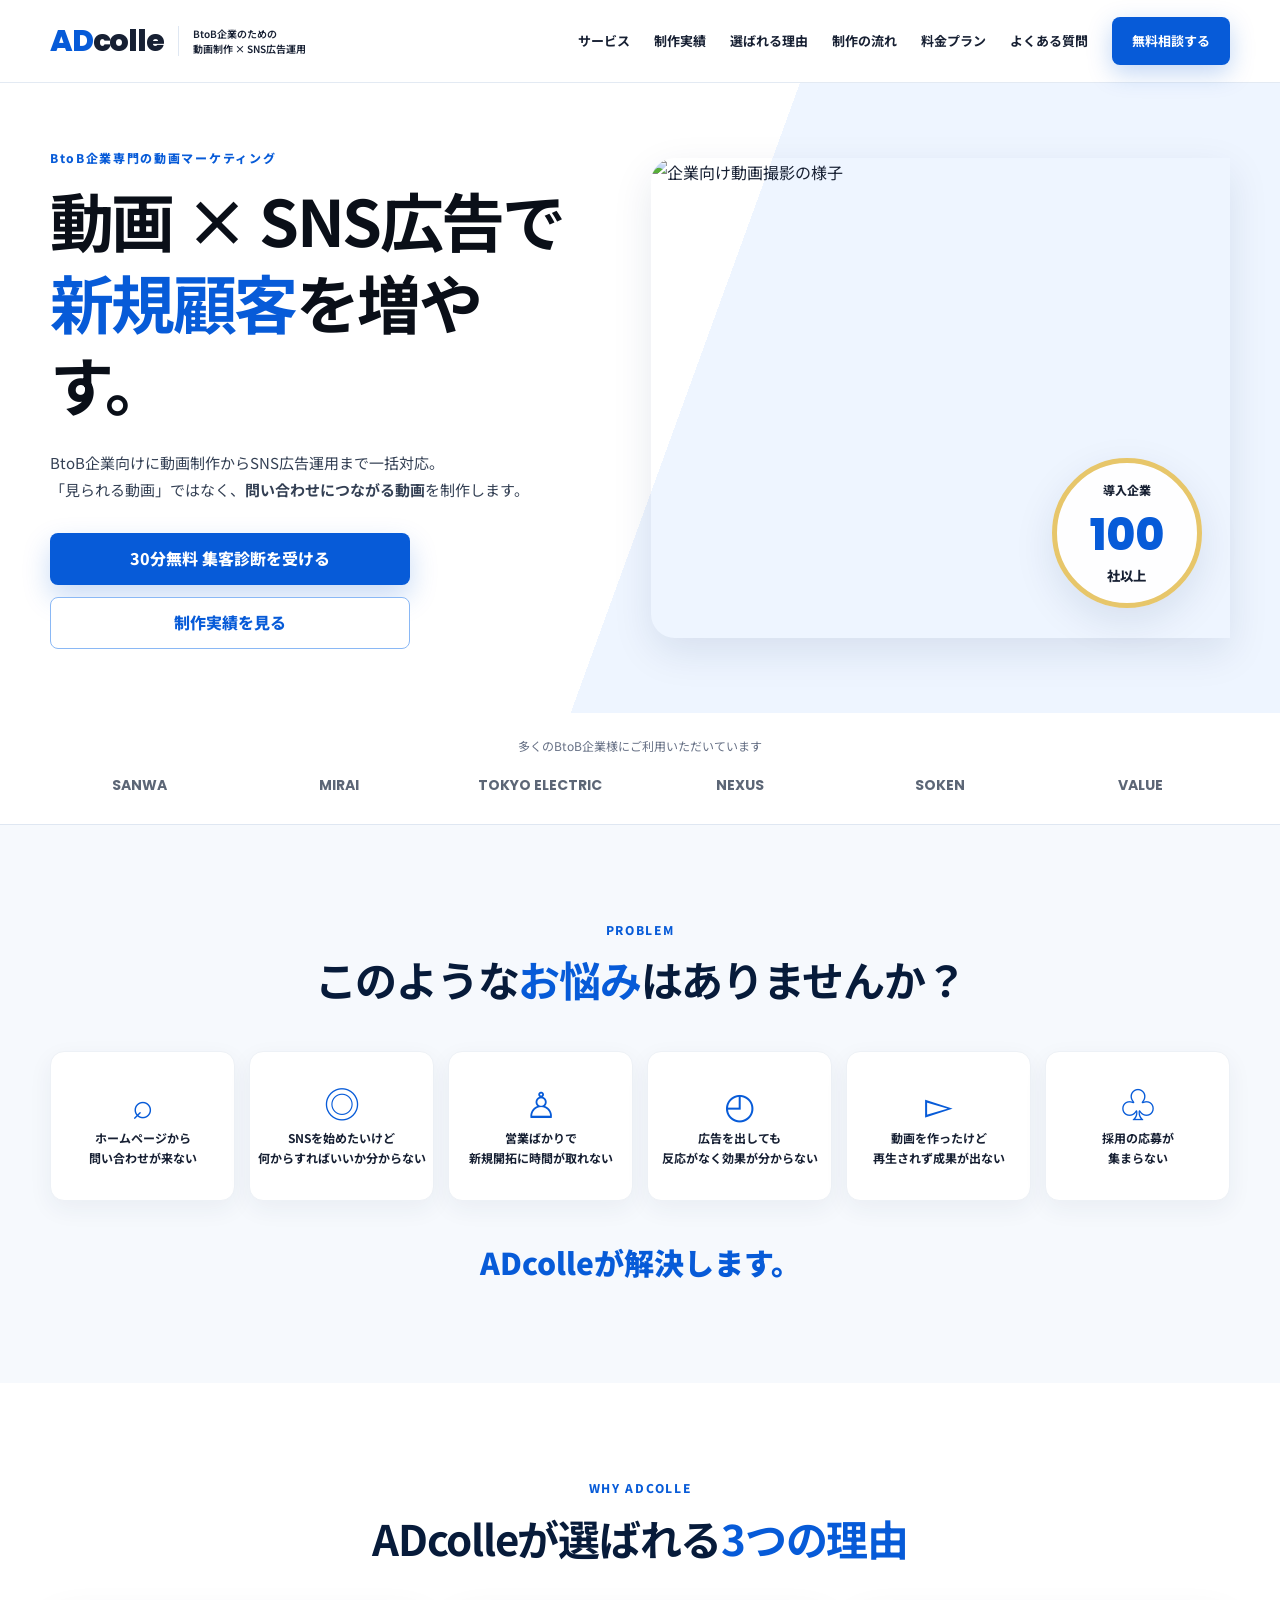
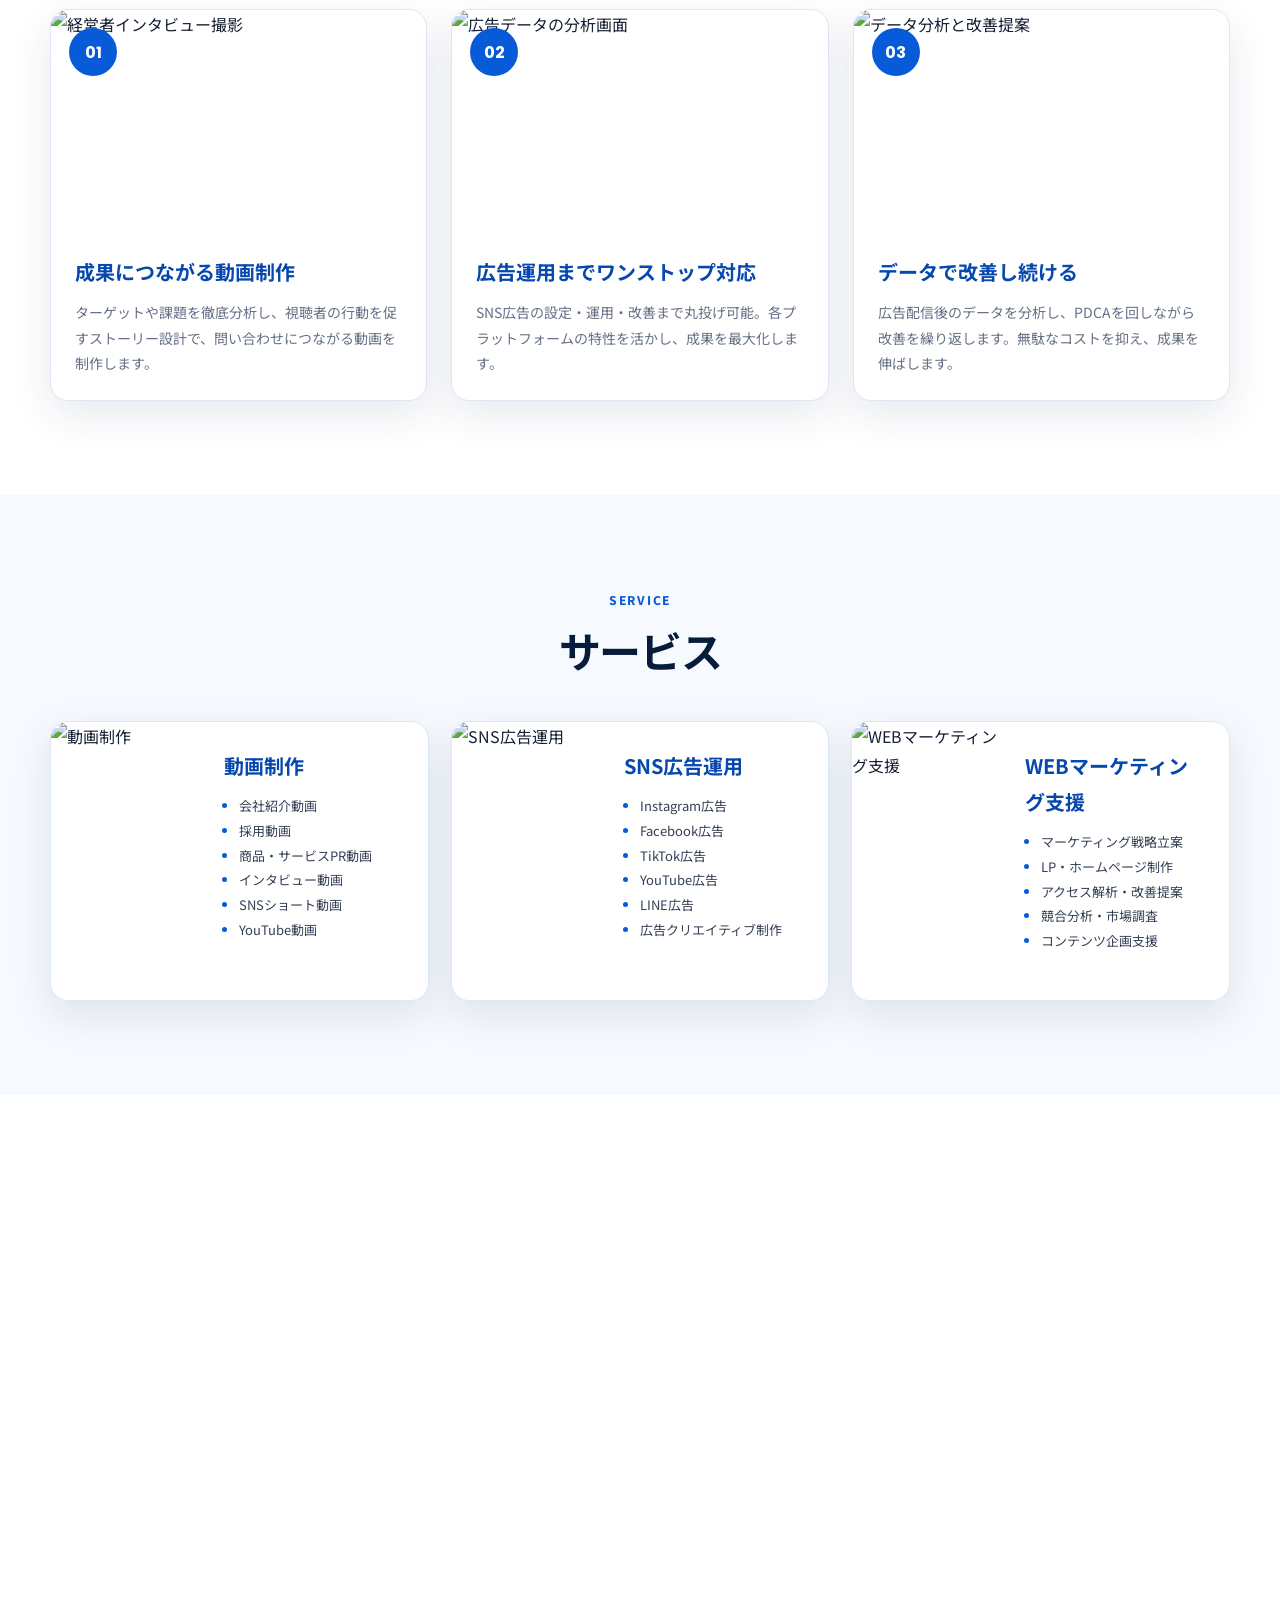
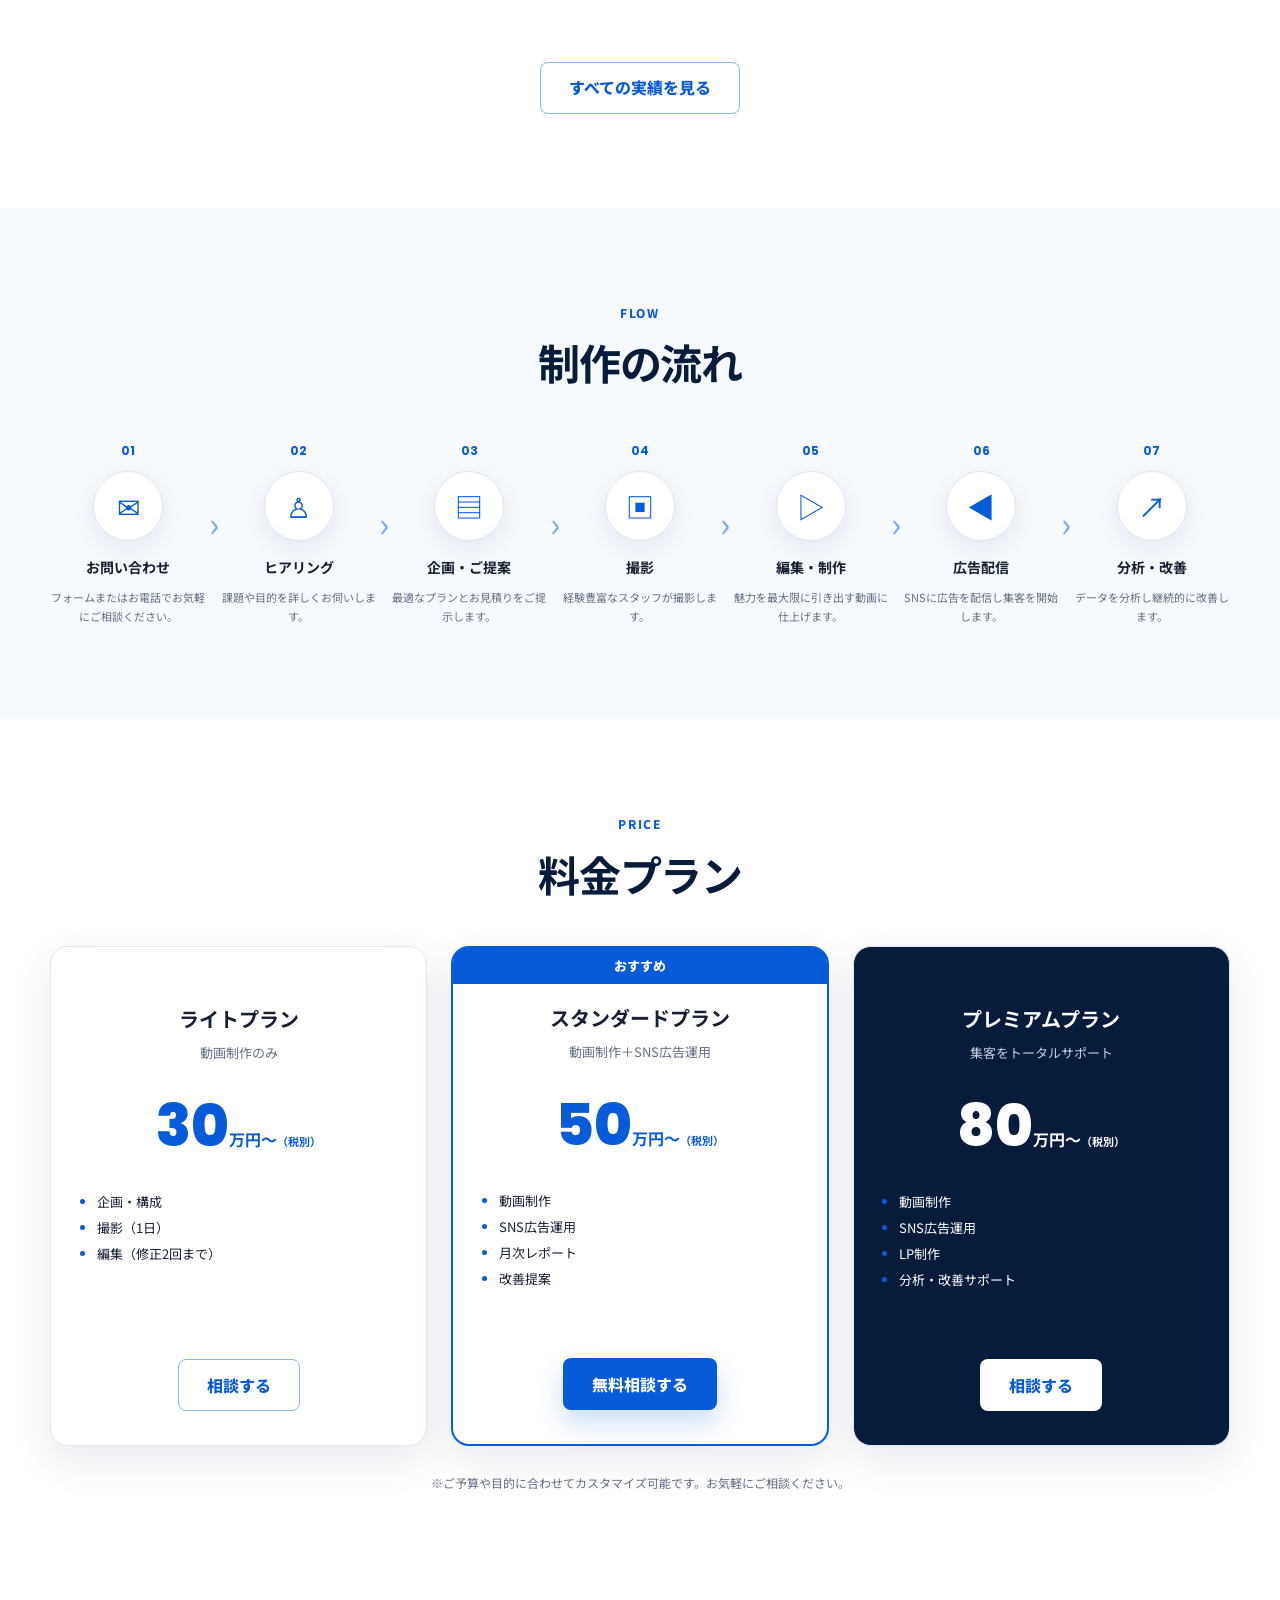
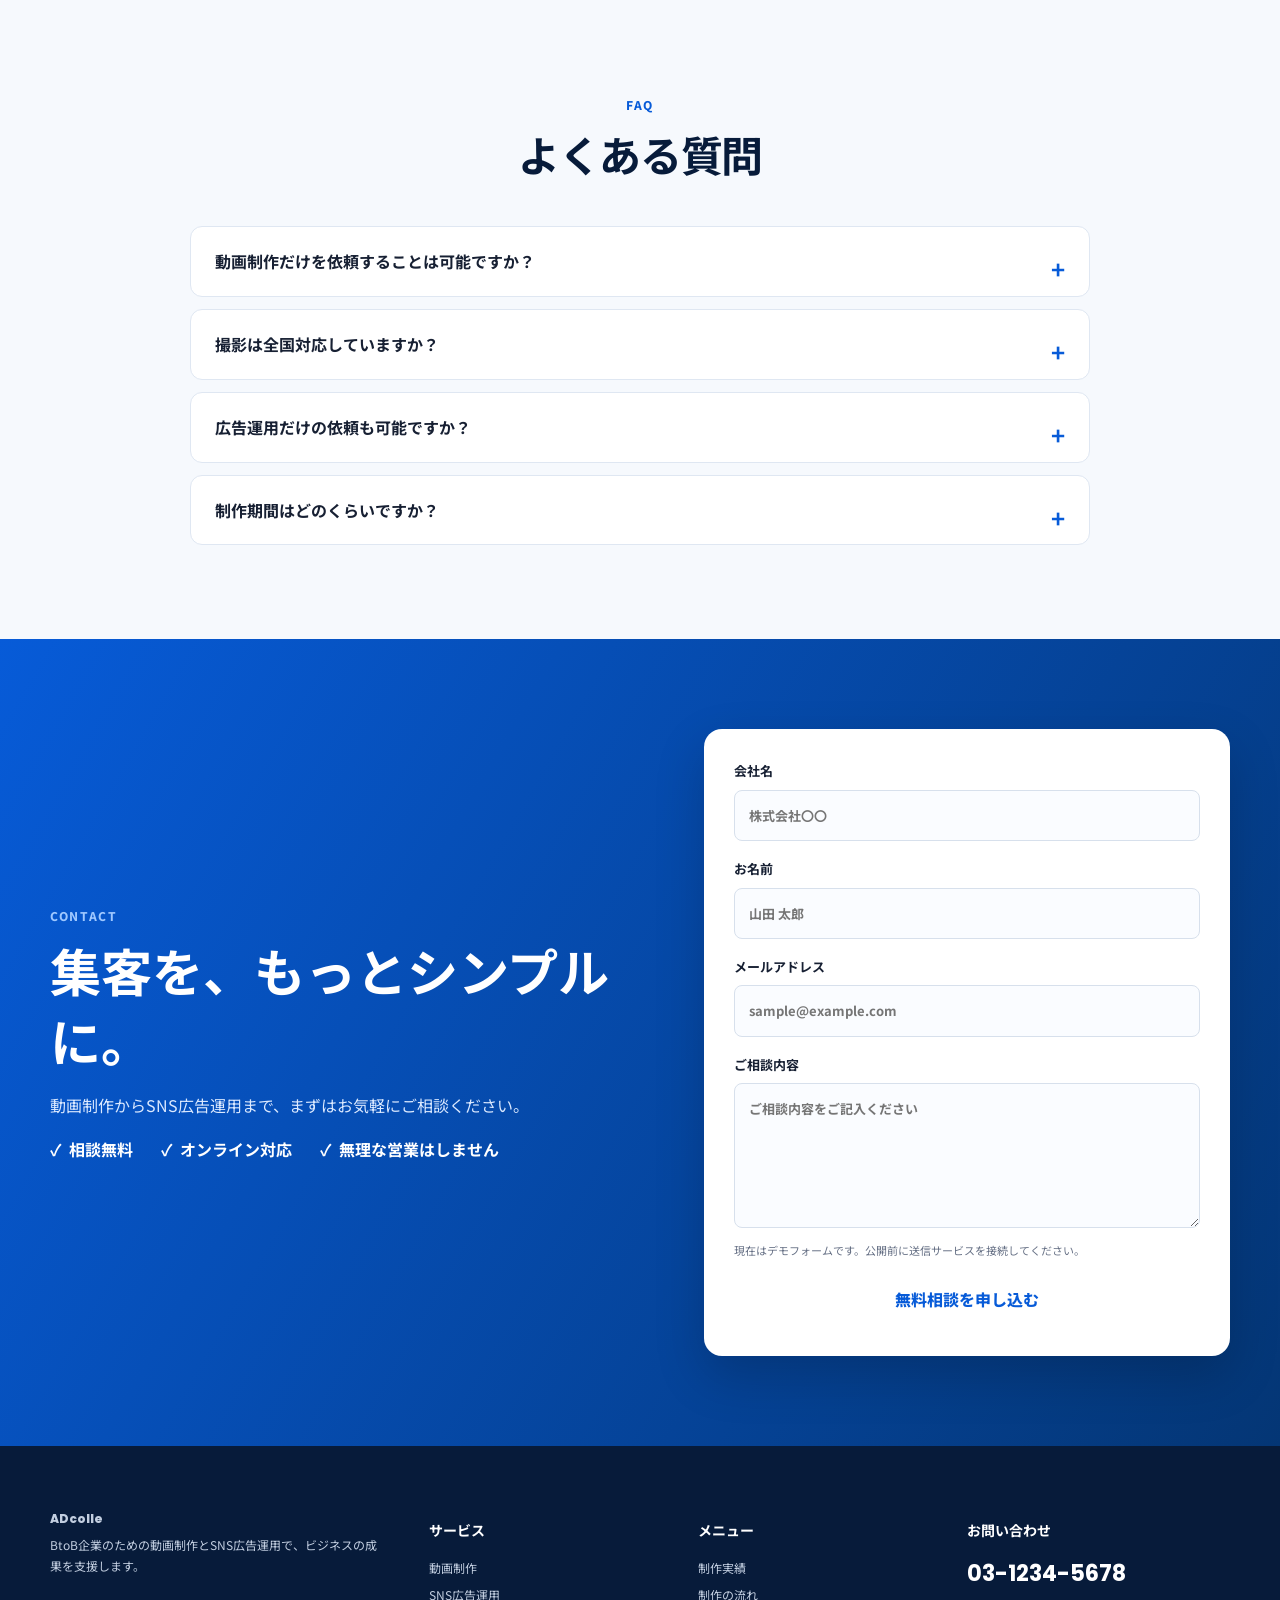
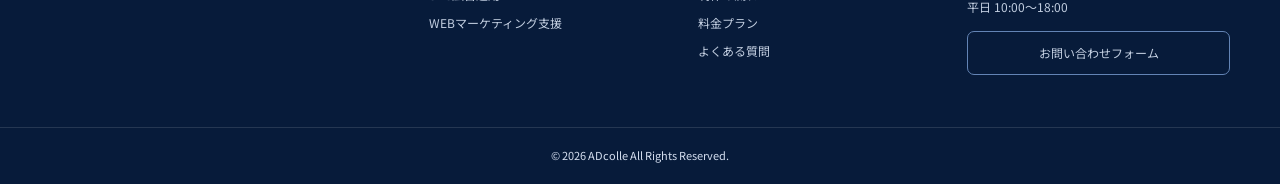
==== index.html @ a6f07dd6 "Upgrade to template v2" ====
<!DOCTYPE html>
<html lang="ja">
<head>
  <meta charset="UTF-8">
  <meta name="viewport" content="width=device-width, initial-scale=1.0">
  <meta name="description" content="ADcolleはBtoB企業向けに、成果につながる動画制作とSNS広告運用を一括支援します。企画・撮影・編集・配信・改善までワンストップで対応します。">
  <meta name="robots" content="index,follow">
  <meta name="theme-color" content="#075bd8">
  <meta property="og:type" content="website">
  <meta property="og:locale" content="ja_JP">
  <meta property="og:site_name" content="ADcolle">
  <meta property="og:title" content="ADcolle｜動画×SNS広告で新規顧客を増やす">
  <meta property="og:description" content="BtoB企業向けの動画制作とSNS広告運用。問い合わせにつながる集客導線を設計します。">
  <meta property="og:url" content="https://fujimotono.github.io/adcolle/">
  <meta name="twitter:card" content="summary_large_image">
  <title>ADcolle｜動画×SNS広告で新規顧客を増やす</title>
  <link rel="preconnect" href="https://fonts.googleapis.com">
  <link rel="preconnect" href="https://fonts.gstatic.com" crossorigin>
  <link href="https://fonts.googleapis.com/css2?family=Noto+Sans+JP:wght@400;500;600;700;800;900&family=Poppins:wght@600;700;800&display=swap" rel="stylesheet">
  <link rel="stylesheet" href="css/style.css">
</head>
<body>
  <a class="skip-link" href="#main-content">本文へ移動</a>
  <header class="site-header" id="top">
    <div class="container header-inner">
      <a href="#top" class="logo" aria-label="ADcolle トップへ">
        <span class="logo-mark">AD</span><span>colle</span>
        <small>BtoB企業のための<br>動画制作 × SNS広告運用</small>
      </a>

      <button class="menu-button" type="button" aria-label="メニューを開く" aria-expanded="false" aria-controls="global-nav">
        <span></span><span></span><span></span>
      </button>

      <nav class="global-nav" id="global-nav" aria-label="メインナビゲーション">
        <a href="#services">サービス</a>
        <a href="#works">制作実績</a>
        <a href="#reasons">選ばれる理由</a>
        <a href="#flow">制作の流れ</a>
        <a href="#price">料金プラン</a>
        <a href="#faq">よくある質問</a>
        <a href="#contact" class="nav-cta">無料相談する</a>
      </nav>
    </div>
  </header>

  <main id="main-content">
    <section class="hero">
      <div class="container hero-grid">
        <div class="hero-copy reveal">
          <p class="eyebrow">BtoB企業専門の動画マーケティング</p>
          <h1>動画 × SNS広告で<br><span>新規顧客</span>を増やす。</h1>
          <p class="hero-text">
            BtoB企業向けに動画制作からSNS広告運用まで一括対応。<br>
            「見られる動画」ではなく、<strong>問い合わせにつながる動画</strong>を制作します。
          </p>
          <div class="hero-actions">
            <a href="#contact" class="button button-primary">30分無料 集客診断を受ける</a>
            <a href="#works" class="button button-outline">制作実績を見る</a>
          </div>
        </div>

        <div class="hero-visual reveal">
          <img src="https://images.unsplash.com/photo-1556761175-b413da4baf72?auto=format&fit=crop&w=1400&q=85" alt="企業向け動画撮影の様子">
          <div class="achievement-badge">
            <span>導入企業</span>
            <strong>100</strong>
            <small>社以上</small>
          </div>
        </div>
      </div>
    </section>

    <section class="client-strip">
      <div class="container">
        <p>多くのBtoB企業様にご利用いただいています</p>
        <div class="client-logos">
          <span>SANWA</span><span>MIRAI</span><span>TOKYO ELECTRIC</span><span>NEXUS</span><span>SOKEN</span><span>VALUE</span>
        </div>
      </div>
    </section>

    <section class="section section-light" id="problems">
      <div class="container">
        <div class="section-heading reveal">
          <p class="eyebrow">PROBLEM</p>
          <h2>このような<span>お悩み</span>はありませんか？</h2>
        </div>

        <div class="problem-grid">
          <article class="problem-card reveal"><div class="icon">⌕</div><p>ホームページから<br>問い合わせが来ない</p></article>
          <article class="problem-card reveal"><div class="icon">◎</div><p>SNSを始めたいけど<br>何からすればいいか分からない</p></article>
          <article class="problem-card reveal"><div class="icon">♙</div><p>営業ばかりで<br>新規開拓に時間が取れない</p></article>
          <article class="problem-card reveal"><div class="icon">◴</div><p>広告を出しても<br>反応がなく効果が分からない</p></article>
          <article class="problem-card reveal"><div class="icon">▻</div><p>動画を作ったけど<br>再生されず成果が出ない</p></article>
          <article class="problem-card reveal"><div class="icon">♧</div><p>採用の応募が<br>集まらない</p></article>
        </div>

        <div class="solution-message reveal">ADcolleが解決します。</div>
      </div>
    </section>

    <section class="section" id="reasons">
      <div class="container">
        <div class="section-heading reveal">
          <p class="eyebrow">WHY ADCOLLE</p>
          <h2>ADcolleが選ばれる<span>3つの理由</span></h2>
        </div>

        <div class="reason-grid">
          <article class="reason-card reveal">
            <span class="number">01</span>
            <img src="https://images.unsplash.com/photo-1551836022-d5d88e9218df?auto=format&fit=crop&w=900&q=80" alt="経営者インタビュー撮影">
            <div class="card-body">
              <h3>成果につながる動画制作</h3>
              <p>ターゲットや課題を徹底分析し、視聴者の行動を促すストーリー設計で、問い合わせにつながる動画を制作します。</p>
            </div>
          </article>

          <article class="reason-card reveal">
            <span class="number">02</span>
            <img src="https://images.unsplash.com/photo-1551288049-bebda4e38f71?auto=format&fit=crop&w=900&q=80" alt="広告データの分析画面">
            <div class="card-body">
              <h3>広告運用までワンストップ対応</h3>
              <p>SNS広告の設定・運用・改善まで丸投げ可能。各プラットフォームの特性を活かし、成果を最大化します。</p>
            </div>
          </article>

          <article class="reason-card reveal">
            <span class="number">03</span>
            <img src="https://images.unsplash.com/photo-1460925895917-afdab827c52f?auto=format&fit=crop&w=900&q=80" alt="データ分析と改善提案">
            <div class="card-body">
              <h3>データで改善し続ける</h3>
              <p>広告配信後のデータを分析し、PDCAを回しながら改善を繰り返します。無駄なコストを抑え、成果を伸ばします。</p>
            </div>
          </article>
        </div>
      </div>
    </section>

    <section class="section section-light" id="services">
      <div class="container">
        <div class="section-heading reveal">
          <p class="eyebrow">SERVICE</p>
          <h2>サービス</h2>
        </div>

        <div class="service-grid">
          <article class="service-card reveal">
            <div class="service-image"><img src="https://images.unsplash.com/photo-1574717024653-61fd2cf4d44d?auto=format&fit=crop&w=800&q=80" alt="動画制作"></div>
            <div><h3>動画制作</h3><ul><li>会社紹介動画</li><li>採用動画</li><li>商品・サービスPR動画</li><li>インタビュー動画</li><li>SNSショート動画</li><li>YouTube動画</li></ul></div>
          </article>

          <article class="service-card reveal">
            <div class="service-image"><img src="https://images.unsplash.com/photo-1611162617474-5b21e879e113?auto=format&fit=crop&w=800&q=80" alt="SNS広告運用"></div>
            <div><h3>SNS広告運用</h3><ul><li>Instagram広告</li><li>Facebook広告</li><li>TikTok広告</li><li>YouTube広告</li><li>LINE広告</li><li>広告クリエイティブ制作</li></ul></div>
          </article>

          <article class="service-card reveal">
            <div class="service-image"><img src="https://images.unsplash.com/photo-1553877522-43269d4ea984?auto=format&fit=crop&w=800&q=80" alt="WEBマーケティング支援"></div>
            <div><h3>WEBマーケティング支援</h3><ul><li>マーケティング戦略立案</li><li>LP・ホームページ制作</li><li>アクセス解析・改善提案</li><li>競合分析・市場調査</li><li>コンテンツ企画支援</li></ul></div>
          </article>
        </div>
      </div>
    </section>

    <section class="section" id="works">
      <div class="container">
        <div class="section-heading reveal"><p class="eyebrow">CASE STUDY</p><h2>制作実績</h2></div>
        <div class="works-grid">
          <article class="work-card reveal"><img src="https://images.unsplash.com/photo-1504307651254-35680f356dfd?auto=format&fit=crop&w=900&q=80" alt="建設会社"><div class="work-overlay"><small>建設会社</small><h3>問い合わせ数 <strong>3.2倍</strong></h3><p>動画とSNS広告の活用で新規問い合わせが大幅に増加。</p></div></article>
          <article class="work-card reveal"><img src="https://images.unsplash.com/photo-1581092160562-40aa08e78837?auto=format&fit=crop&w=900&q=80" alt="製造業"><div class="work-overlay"><small>製造業</small><h3>採用応募数 <strong>2.8倍</strong></h3><p>採用動画と広告運用で応募数が大幅に増加。</p></div></article>
          <article class="work-card reveal"><img src="https://images.unsplash.com/photo-1552664730-d307ca884978?auto=format&fit=crop&w=900&q=80" alt="IT企業"><div class="work-overlay"><small>IT企業</small><h3>資料請求数 <strong>4.5倍</strong></h3><p>サービス紹介動画と広告配信で資料請求を最大化。</p></div></article>
        </div>
        <div class="center"><a href="#contact" class="button button-outline">すべての実績を見る</a></div>
      </div>
    </section>

    <section class="section section-light" id="flow">
      <div class="container">
        <div class="section-heading reveal"><p class="eyebrow">FLOW</p><h2>制作の流れ</h2></div>
        <div class="flow-list">
          <article class="flow-item reveal"><span>01</span><div class="flow-icon">✉</div><h3>お問い合わせ</h3><p>フォームまたはお電話でお気軽にご相談ください。</p></article>
          <article class="flow-item reveal"><span>02</span><div class="flow-icon">♙</div><h3>ヒアリング</h3><p>課題や目的を詳しくお伺いします。</p></article>
          <article class="flow-item reveal"><span>03</span><div class="flow-icon">▤</div><h3>企画・ご提案</h3><p>最適なプランとお見積りをご提示します。</p></article>
          <article class="flow-item reveal"><span>04</span><div class="flow-icon">▣</div><h3>撮影</h3><p>経験豊富なスタッフが撮影します。</p></article>
          <article class="flow-item reveal"><span>05</span><div class="flow-icon">▷</div><h3>編集・制作</h3><p>魅力を最大限に引き出す動画に仕上げます。</p></article>
          <article class="flow-item reveal"><span>06</span><div class="flow-icon">◀</div><h3>広告配信</h3><p>SNSに広告を配信し集客を開始します。</p></article>
          <article class="flow-item reveal"><span>07</span><div class="flow-icon">↗</div><h3>分析・改善</h3><p>データを分析し継続的に改善します。</p></article>
        </div>
      </div>
    </section>

    <section class="section" id="price">
      <div class="container">
        <div class="section-heading reveal"><p class="eyebrow">PRICE</p><h2>料金プラン</h2></div>
        <div class="price-grid">
          <article class="price-card reveal"><h3>ライトプラン</h3><p class="price-note">動画制作のみ</p><p class="price"><strong>30</strong>万円〜<small>（税別）</small></p><ul><li>企画・構成</li><li>撮影（1日）</li><li>編集（修正2回まで）</li></ul><a href="#contact" class="button button-outline">相談する</a></article>
          <article class="price-card featured reveal"><div class="recommend">おすすめ</div><h3>スタンダードプラン</h3><p class="price-note">動画制作＋SNS広告運用</p><p class="price"><strong>50</strong>万円〜<small>（税別）</small></p><ul><li>動画制作</li><li>SNS広告運用</li><li>月次レポート</li><li>改善提案</li></ul><a href="#contact" class="button button-primary">無料相談する</a></article>
          <article class="price-card dark reveal"><h3>プレミアムプラン</h3><p class="price-note">集客をトータルサポート</p><p class="price"><strong>80</strong>万円〜<small>（税別）</small></p><ul><li>動画制作</li><li>SNS広告運用</li><li>LP制作</li><li>分析・改善サポート</li></ul><a href="#contact" class="button button-white">相談する</a></article>
        </div>
        <p class="price-caption">※ご予算や目的に合わせてカスタマイズ可能です。お気軽にご相談ください。</p>
      </div>
    </section>

    <section class="section section-light" id="faq">
      <div class="container narrow">
        <div class="section-heading reveal"><p class="eyebrow">FAQ</p><h2>よくある質問</h2></div>
        <div class="faq-list">
          <details class="faq-item reveal"><summary>動画制作だけを依頼することは可能ですか？</summary><p>はい、可能です。企画・撮影・編集のみのご依頼にも対応しています。</p></details>
          <details class="faq-item reveal"><summary>撮影は全国対応していますか？</summary><p>全国対応可能です。地域によっては別途交通費・宿泊費が発生します。</p></details>
          <details class="faq-item reveal"><summary>広告運用だけの依頼も可能ですか？</summary><p>可能です。既存動画や画像を活用した広告運用にも対応しています。</p></details>
          <details class="faq-item reveal"><summary>制作期間はどのくらいですか？</summary><p>内容により異なりますが、通常はご契約から納品まで約2〜4週間です。</p></details>
        </div>
      </div>
    </section>

    <section class="contact-section" id="contact">
      <div class="container contact-grid">
        <div class="contact-copy reveal"><p class="eyebrow light">CONTACT</p><h2>集客を、もっとシンプルに。</h2><p>動画制作からSNS広告運用まで、まずはお気軽にご相談ください。</p><ul><li>相談無料</li><li>オンライン対応</li><li>無理な営業はしません</li></ul></div>
        <form class="contact-form reveal" action="#" method="post" novalidate aria-describedby="form-note">
          <label>会社名<input type="text" name="company" placeholder="株式会社〇〇"></label>
          <label>お名前<input type="text" name="name" placeholder="山田 太郎" required></label>
          <label>メールアドレス<input type="email" name="email" placeholder="sample@example.com" required></label>
          <label>ご相談内容<textarea name="message" rows="5" placeholder="ご相談内容をご記入ください"></textarea></label>
          <p id="form-note" class="form-note">現在はデモフォームです。公開前に送信サービスを接続してください。</p>
          <button type="submit" class="button button-white full">無料相談を申し込む</button>
        </form>
      </div>
    </section>
  </main>

  <footer class="site-footer">
    <div class="container footer-grid">
      <div><a class="footer-logo" href="#top">ADcolle</a><p>BtoB企業のための動画制作とSNS広告運用で、ビジネスの成果を支援します。</p></div>
      <div><h3>サービス</h3><a href="#services">動画制作</a><a href="#services">SNS広告運用</a><a href="#services">WEBマーケティング支援</a></div>
      <div><h3>メニュー</h3><a href="#works">制作実績</a><a href="#flow">制作の流れ</a><a href="#price">料金プラン</a><a href="#faq">よくある質問</a></div>
      <div><h3>お問い合わせ</h3><p class="footer-phone">03-1234-5678</p><small>平日 10:00〜18:00</small><a href="#contact" class="footer-contact">お問い合わせフォーム</a></div>
    </div>
    <div class="copyright">© <span id="current-year"></span> ADcolle All Rights Reserved.</div>
  </footer>

  <button class="back-to-top" aria-label="ページ上部へ">↑</button>
  <script src="js/script.js" defer></script>
</body>
</html>
---- css/style.css ----
:root {
  --primary: #075bd8;
  --primary-dark: #0648ad;
  --primary-light: #eaf3ff;
  --navy: #071b3a;
  --text: #172033;
  --muted: #667085;
  --line: #dfe7f2;
  --bg-light: #f6f9fd;
  --white: #fff;
  --shadow: 0 14px 40px rgba(14, 42, 87, 0.1);
  --radius: 18px;
}

* { box-sizing: border-box; }
html { scroll-behavior: smooth; }
body {
  margin: 0;
  color: var(--text);
  background: #fff;
  font-family: "Noto Sans JP", sans-serif;
  line-height: 1.8;
  -webkit-font-smoothing: antialiased;
}
img { display: block; width: 100%; }
a { color: inherit; text-decoration: none; }
button, input, textarea { font: inherit; }
.container { width: min(1180px, calc(100% - 40px)); margin-inline: auto; }
.narrow { max-width: 900px; }
.center { text-align: center; margin-top: 40px; }

.site-header {
  position: sticky;
  top: 0;
  z-index: 1000;
  background: rgba(255, 255, 255, .96);
  backdrop-filter: blur(12px);
  border-bottom: 1px solid rgba(220, 229, 241, .8);
}
.header-inner { min-height: 82px; display: flex; align-items: center; justify-content: space-between; gap: 24px; }
.logo { display: flex; align-items: center; font-family: Poppins, sans-serif; font-size: 30px; font-weight: 800; letter-spacing: -.04em; }
.logo-mark { color: var(--primary); }
.logo small { margin-left: 14px; padding-left: 14px; border-left: 1px solid var(--line); font: 600 10px/1.5 "Noto Sans JP"; letter-spacing: 0; }
.global-nav { display: flex; align-items: center; gap: 24px; font-size: 13px; font-weight: 700; }
.global-nav a { transition: color .2s ease; }
.global-nav a:hover { color: var(--primary); }
.nav-cta { padding: 12px 20px; color: #fff !important; background: var(--primary); border-radius: 8px; box-shadow: 0 8px 24px rgba(7,91,216,.25); }
.menu-button { display: none; border: 0; background: transparent; width: 44px; height: 44px; }
.menu-button span { display: block; width: 24px; height: 2px; background: var(--navy); margin: 5px auto; transition: .25s; }

.hero { overflow: hidden; background: linear-gradient(110deg, #fff 0 53%, #eef5ff 53%); }
.hero-grid { min-height: 630px; display: grid; grid-template-columns: 1fr 1.06fr; align-items: center; gap: 54px; }
.eyebrow { margin: 0 0 10px; color: var(--primary); font-size: 12px; font-weight: 800; letter-spacing: .14em; }
.hero h1 { margin: 0; color: #0a0f18; font-size: clamp(40px, 5vw, 68px); line-height: 1.28; letter-spacing: -.04em; }
.hero h1 span, .section-heading span { color: var(--primary); }
.hero-text { margin: 24px 0 30px; color: #344054; font-size: 15px; }
.hero-actions { display: flex; flex-direction: column; width: min(360px, 100%); gap: 12px; }
.button { display: inline-flex; justify-content: center; align-items: center; min-height: 52px; padding: 0 28px; border: 1px solid transparent; border-radius: 8px; font-weight: 800; transition: .25s ease; cursor: pointer; }
.button-primary { color: #fff; background: var(--primary); box-shadow: 0 12px 28px rgba(7,91,216,.22); }
.button-primary:hover { transform: translateY(-2px); background: var(--primary-dark); }
.button-outline { color: var(--primary); background: #fff; border-color: #8ab8f5; }
.button-outline:hover { background: var(--primary-light); transform: translateY(-2px); }
.button-white { color: var(--primary); background: #fff; }
.button-white:hover { transform: translateY(-2px); }
.full { width: 100%; }
.hero-visual { position: relative; height: 480px; }
.hero-visual img { height: 100%; object-fit: cover; border-radius: 24px 0 0 24px; box-shadow: var(--shadow); }
.achievement-badge { position: absolute; right: 28px; bottom: 30px; width: 150px; aspect-ratio: 1; display: grid; place-content: center; text-align: center; border-radius: 50%; background: rgba(255,255,255,.94); box-shadow: var(--shadow); border: 5px solid #e7c66a; line-height: 1.1; }
.achievement-badge span { font-size: 12px; font-weight: 800; }
.achievement-badge strong { margin: 6px 0 2px; color: var(--primary); font: 800 44px Poppins; }
.achievement-badge small { font-weight: 800; }

.client-strip { padding: 22px 0 28px; border-bottom: 1px solid var(--line); text-align: center; }
.client-strip p { margin: 0 0 18px; color: var(--muted); font-size: 12px; }
.client-logos { display: grid; grid-template-columns: repeat(6,1fr); gap: 22px; color: #344054; font: 700 14px Poppins; opacity: .8; }

.section { padding: 94px 0; }
.section-light { background: var(--bg-light); }
.section-heading { margin-bottom: 42px; text-align: center; }
.section-heading h2 { margin: 0; color: var(--navy); font-size: clamp(28px, 4vw, 42px); line-height: 1.4; letter-spacing: -.03em; }
.problem-grid { display: grid; grid-template-columns: repeat(6,1fr); gap: 14px; }
.problem-card { min-height: 150px; display: grid; place-content: center; text-align: center; background: #fff; border: 1px solid #edf1f6; border-radius: 14px; box-shadow: 0 8px 24px rgba(27, 50, 86, .06); }
.problem-card .icon { margin-bottom: 8px; color: var(--primary); font-size: 36px; line-height: 1; }
.problem-card p { margin: 0; font-size: 12px; font-weight: 700; line-height: 1.7; }
.solution-message { margin-top: 34px; text-align: center; color: var(--primary); font-size: 30px; font-weight: 900; }

.reason-grid, .works-grid, .price-grid { display: grid; grid-template-columns: repeat(3,1fr); gap: 24px; }
.reason-card { position: relative; overflow: hidden; background: #fff; border: 1px solid var(--line); border-radius: var(--radius); box-shadow: var(--shadow); }
.reason-card img { height: 220px; object-fit: cover; }
.number { position: absolute; top: 18px; left: 18px; z-index: 2; display: grid; place-content: center; width: 48px; height: 48px; color: #fff; background: var(--primary); border-radius: 50%; font: 700 16px Poppins; }
.card-body { padding: 24px; }
.card-body h3, .service-card h3 { margin: 0 0 10px; color: var(--primary-dark); font-size: 20px; }
.card-body p { margin: 0; color: var(--muted); font-size: 14px; }

.service-grid { display: grid; grid-template-columns: repeat(3,1fr); gap: 22px; }
.service-card { overflow: hidden; display: grid; grid-template-columns: 40% 60%; min-height: 280px; background: #fff; border: 1px solid var(--line); border-radius: var(--radius); box-shadow: var(--shadow); }
.service-image img { height: 100%; object-fit: cover; }
.service-card > div:last-child { padding: 26px 22px; }
ul { padding-left: 1.2em; }
.service-card ul { margin: 10px 0 0; color: #344054; font-size: 13px; line-height: 1.9; }
.service-card li::marker, .price-card li::marker, .contact-copy li::marker { color: var(--primary); }

.work-card { position: relative; overflow: hidden; min-height: 300px; border-radius: var(--radius); box-shadow: var(--shadow); }
.work-card img { height: 100%; object-fit: cover; }
.work-overlay { position: absolute; inset: auto 0 0; padding: 62px 24px 22px; color: #fff; background: linear-gradient(transparent, rgba(3,18,43,.94)); }
.work-overlay small { display: inline-block; padding: 4px 9px; background: var(--primary); border-radius: 4px; font-weight: 700; }
.work-overlay h3 { margin: 8px 0 4px; font-size: 20px; }
.work-overlay h3 strong { color: #81b5ff; font-size: 32px; }
.work-overlay p { margin: 0; font-size: 12px; opacity: .9; }

.flow-list { display: grid; grid-template-columns: repeat(7,1fr); gap: 14px; }
.flow-item { position: relative; text-align: center; }
.flow-item:not(:last-child)::after { content: "›"; position: absolute; right: -12px; top: 58px; color: #7ba9e8; font-size: 34px; }
.flow-item > span { color: var(--primary); font: 700 12px Poppins; }
.flow-icon { width: 70px; height: 70px; display: grid; place-content: center; margin: 8px auto 14px; color: var(--primary); background: #fff; border: 1px solid var(--line); border-radius: 50%; font-size: 28px; box-shadow: 0 8px 24px rgba(12,54,112,.08); }
.flow-item h3 { margin: 0 0 8px; font-size: 14px; }
.flow-item p { margin: 0; color: var(--muted); font-size: 11px; line-height: 1.7; }

.price-card { position: relative; padding: 34px 30px; text-align: center; background: #fff; border: 1px solid var(--line); border-radius: var(--radius); box-shadow: var(--shadow); }
.price-card.featured { border: 2px solid var(--primary); transform: translateY(-12px); }
.price-card.dark { color: #fff; background: var(--navy); }
.recommend { position: absolute; top: -1px; left: 0; right: 0; padding: 7px; color: #fff; background: var(--primary); border-radius: 16px 16px 0 0; font-size: 13px; font-weight: 800; }
.price-card.featured h3 { margin-top: 18px; }
.price-card h3 { margin-bottom: 4px; font-size: 20px; }
.price-note { margin: 0; color: var(--muted); font-size: 13px; }
.dark .price-note { color: #c4cee0; }
.price { margin: 18px 0; color: var(--primary); font-weight: 700; }
.dark .price { color: #fff; }
.price strong { font: 800 58px Poppins; }
.price small { color: inherit; font-size: 11px; }
.price-card ul { min-height: 150px; margin: 20px 0; text-align: left; font-size: 13px; line-height: 2; }
.price-caption { margin-top: 26px; color: var(--muted); text-align: center; font-size: 12px; }

.faq-list { display: grid; gap: 12px; }
.faq-item { background: #fff; border: 1px solid var(--line); border-radius: 12px; }
.faq-item summary { position: relative; padding: 20px 54px 20px 24px; cursor: pointer; font-weight: 700; list-style: none; }
.faq-item summary::-webkit-details-marker { display: none; }
.faq-item summary::after { content: "+"; position: absolute; right: 24px; color: var(--primary); font-size: 24px; }
.faq-item[open] summary::after { content: "−"; }
.faq-item p { margin: 0; padding: 0 24px 22px; color: var(--muted); font-size: 14px; }

.contact-section { padding: 90px 0; color: #fff; background: linear-gradient(120deg, #075bd8, #043675); }
.contact-grid { display: grid; grid-template-columns: 1fr .9fr; gap: 70px; align-items: center; }
.eyebrow.light { color: #9fc8ff; }
.contact-copy h2 { margin: 0 0 16px; font-size: clamp(34px, 4vw, 52px); line-height: 1.35; }
.contact-copy p { color: #dbe9ff; }
.contact-copy ul { display: flex; gap: 28px; padding-left: 0; list-style: none; font-weight: 700; }
.contact-copy li::before { content: "✓"; margin-right: 7px; }
.contact-form { padding: 30px; color: var(--text); background: #fff; border-radius: var(--radius); box-shadow: 0 20px 50px rgba(0,0,0,.18); }
.contact-form label { display: grid; gap: 7px; margin-bottom: 16px; font-size: 13px; font-weight: 700; }
.contact-form input, .contact-form textarea { width: 100%; padding: 13px 14px; border: 1px solid #d7e0ec; border-radius: 8px; background: #fafcff; outline: none; }
.contact-form input:focus, .contact-form textarea:focus { border-color: var(--primary); box-shadow: 0 0 0 3px rgba(7,91,216,.1); }

.site-footer { padding: 58px 0 0; color: #d4deef; background: #071b3a; }
.footer-grid { display: grid; grid-template-columns: 1.5fr 1fr 1fr 1.2fr; gap: 50px; padding-bottom: 46px; }
.footer-logo { color: #fff; font: 800 34px Poppins; }
.site-footer h3 { color: #fff; font-size: 14px; }
.site-footer p, .site-footer a, .site-footer small { display: block; margin: 6px 0; color: #c2cee0; font-size: 12px; }
.footer-phone { color: #fff !important; font: 700 22px Poppins !important; }
.footer-contact { margin-top: 14px !important; padding: 10px 14px; text-align: center; border: 1px solid #6384b5; border-radius: 7px; }
.copyright { padding: 18px; border-top: 1px solid rgba(255,255,255,.12); text-align: center; font-size: 11px; }
.back-to-top { position: fixed; right: 22px; bottom: 22px; z-index: 100; width: 44px; height: 44px; border: 0; border-radius: 50%; color: #fff; background: var(--primary); box-shadow: var(--shadow); cursor: pointer; opacity: 0; visibility: hidden; transition: .25s; }
.back-to-top.show { opacity: 1; visibility: visible; }

.reveal { opacity: 0; transform: translateY(26px); transition: opacity .7s ease, transform .7s ease; }
.reveal.visible { opacity: 1; transform: translateY(0); }

@media (max-width: 1024px) {
  .global-nav { position: fixed; top: 82px; left: 0; right: 0; display: none; flex-direction: column; align-items: stretch; padding: 28px 24px; background: #fff; border-bottom: 1px solid var(--line); box-shadow: var(--shadow); }
  .global-nav.open { display: flex; }
  .menu-button { display: block; }
  .hero-grid { min-height: auto; grid-template-columns: 1fr; padding: 70px 0; }
  .hero-visual { height: 440px; }
  .client-logos { grid-template-columns: repeat(3,1fr); }
  .problem-grid { grid-template-columns: repeat(3,1fr); }
  .reason-grid, .works-grid { grid-template-columns: repeat(2,1fr); }
  .service-grid { grid-template-columns: 1fr; }
  .flow-list { grid-template-columns: repeat(4,1fr); row-gap: 40px; }
  .flow-item:nth-child(4)::after { display: none; }
  .price-grid { grid-template-columns: 1fr; max-width: 620px; margin: auto; }
  .price-card.featured { transform: none; }
  .contact-grid { grid-template-columns: 1fr; }
}

@media (max-width: 700px) {
  .container { width: min(100% - 28px, 1180px); }
  .logo { font-size: 25px; }
  .logo small { display: none; }
  .section { padding: 68px 0; }
  .hero { background: linear-gradient(#fff 0 57%, #eef5ff 57%); }
  .hero-grid { gap: 34px; padding: 52px 0; }
  .hero h1 { font-size: 40px; }
  .hero-text br { display: none; }
  .hero-visual { height: 330px; }
  .hero-visual img { border-radius: 18px; }
  .achievement-badge { width: 112px; right: 14px; bottom: 14px; }
  .achievement-badge strong { font-size: 32px; }
  .client-logos { grid-template-columns: repeat(2,1fr); }
  .problem-grid { grid-template-columns: repeat(2,1fr); }
  .reason-grid, .works-grid { grid-template-columns: 1fr; }
  .service-card { grid-template-columns: 1fr; }
  .service-image img { height: 220px; }
  .flow-list { grid-template-columns: repeat(2,1fr); }
  .flow-item:nth-child(2n)::after { display: none; }
  .contact-copy ul { flex-direction: column; gap: 6px; }
  .footer-grid { grid-template-columns: 1fr 1fr; }
}

@media (max-width: 480px) {
  .hero h1 { font-size: 34px; }
  .problem-grid { grid-template-columns: 1fr; }
  .problem-card { min-height: 120px; }
  .flow-list { grid-template-columns: 1fr; }
  .flow-item::after { display: none !important; }
  .footer-grid { grid-template-columns: 1fr; }
  .contact-form { padding: 22px; }
}

/* ===== Version 2 additions ===== */
.skip-link {
  position: fixed;
  top: 8px;
  left: 8px;
  z-index: 2000;
  transform: translateY(-160%);
  padding: 10px 16px;
  color: #fff;
  background: var(--navy);
  border-radius: 8px;
  font-weight: 700;
}
.skip-link:focus { transform: translateY(0); }

:focus-visible {
  outline: 3px solid rgba(7, 91, 216, .45);
  outline-offset: 3px;
}

.form-note {
  margin: -2px 0 14px;
  color: var(--muted);
  font-size: 11px;
  line-height: 1.6;
}

body.menu-open { overflow: hidden; }

@media (prefers-reduced-motion: reduce) {
  html { scroll-behavior: auto; }
  *, *::before, *::after {
    scroll-behavior: auto !important;
    animation-duration: .01ms !important;
    animation-iteration-count: 1 !important;
    transition-duration: .01ms !important;
  }
  .reveal { opacity: 1; transform: none; }
}
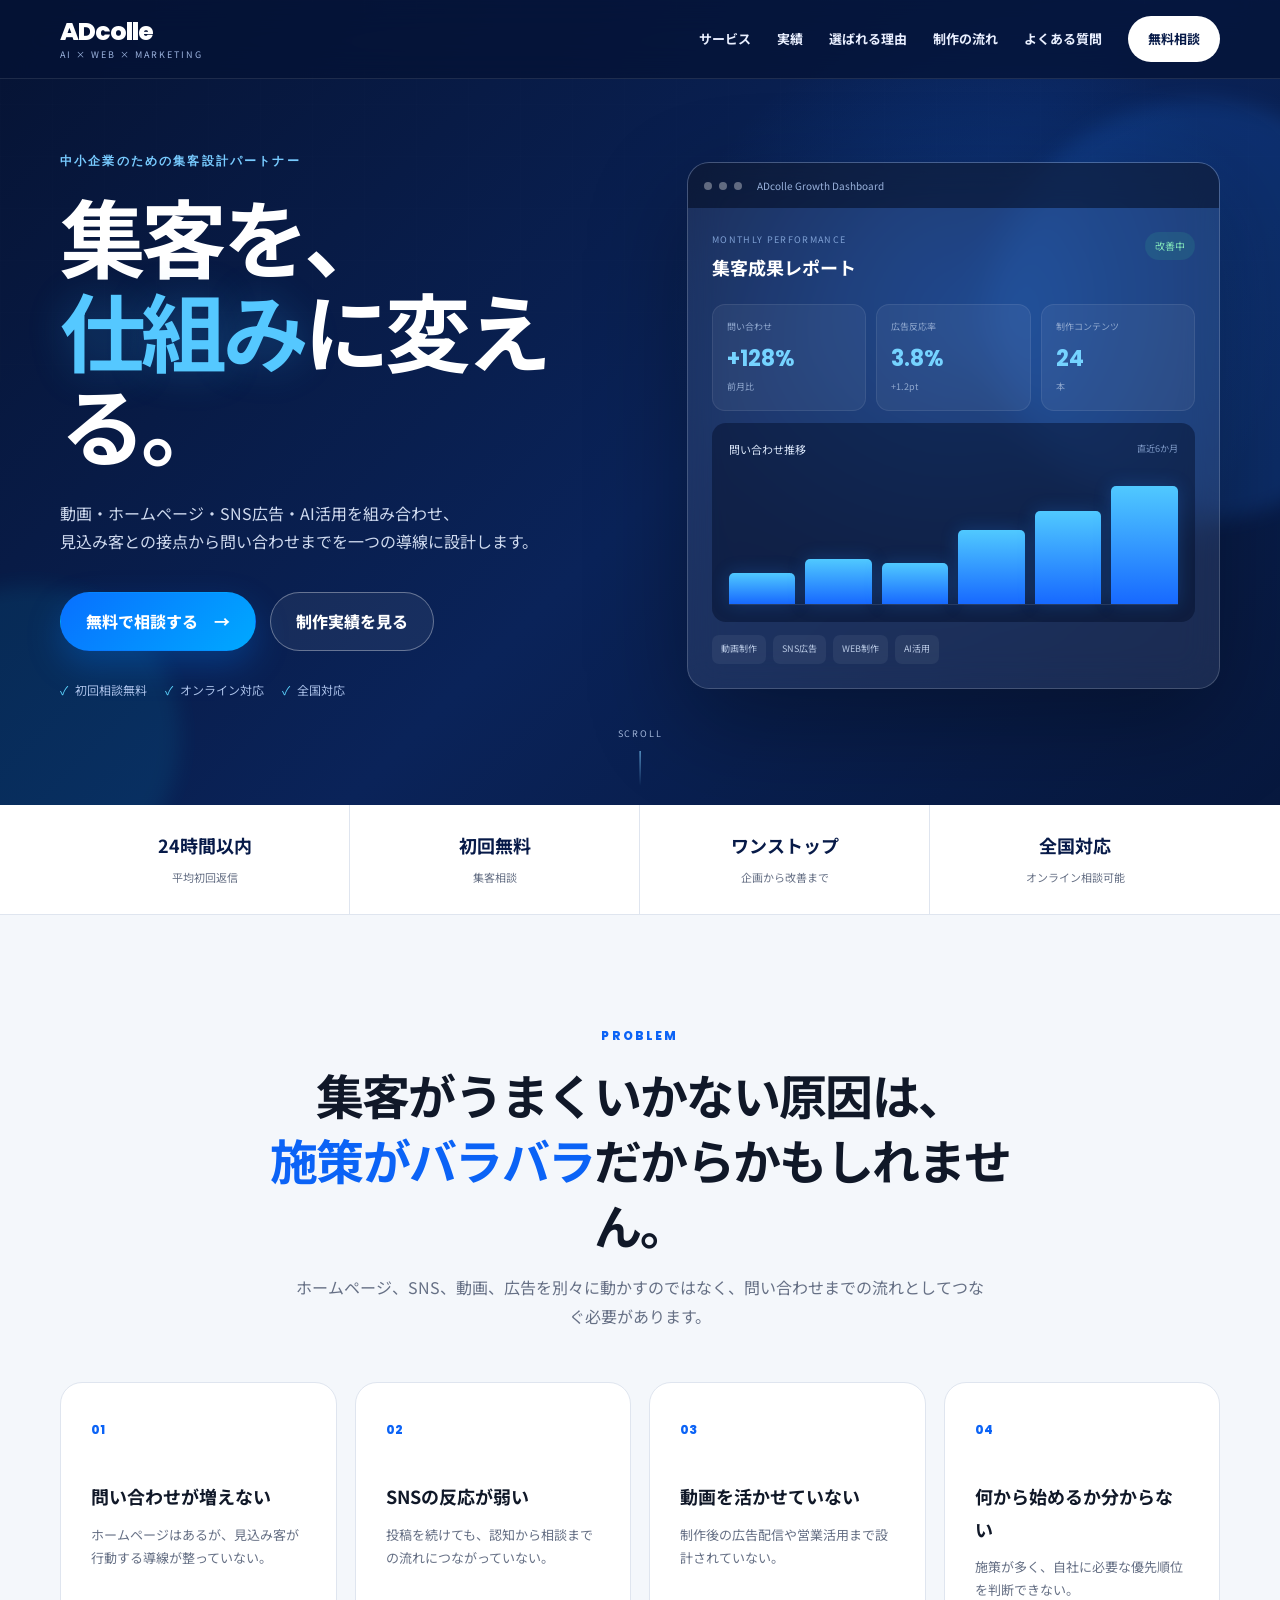
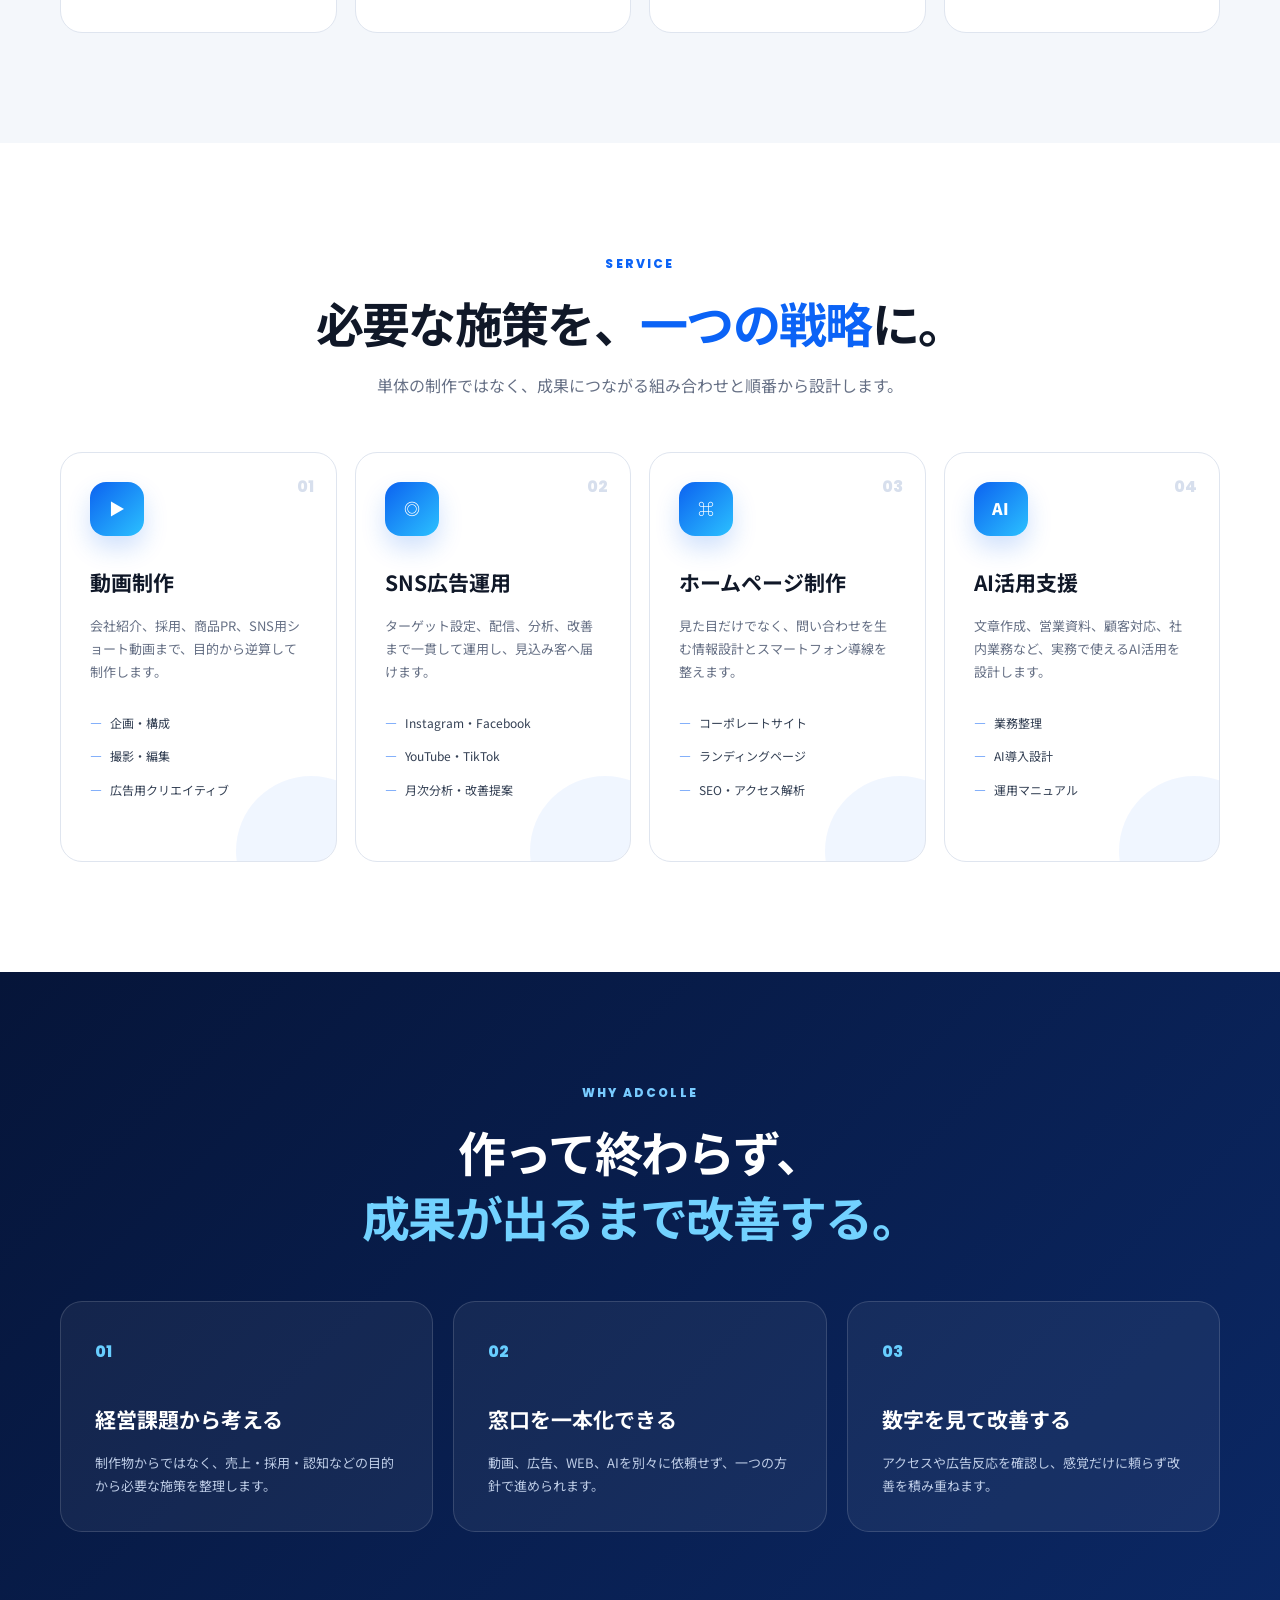
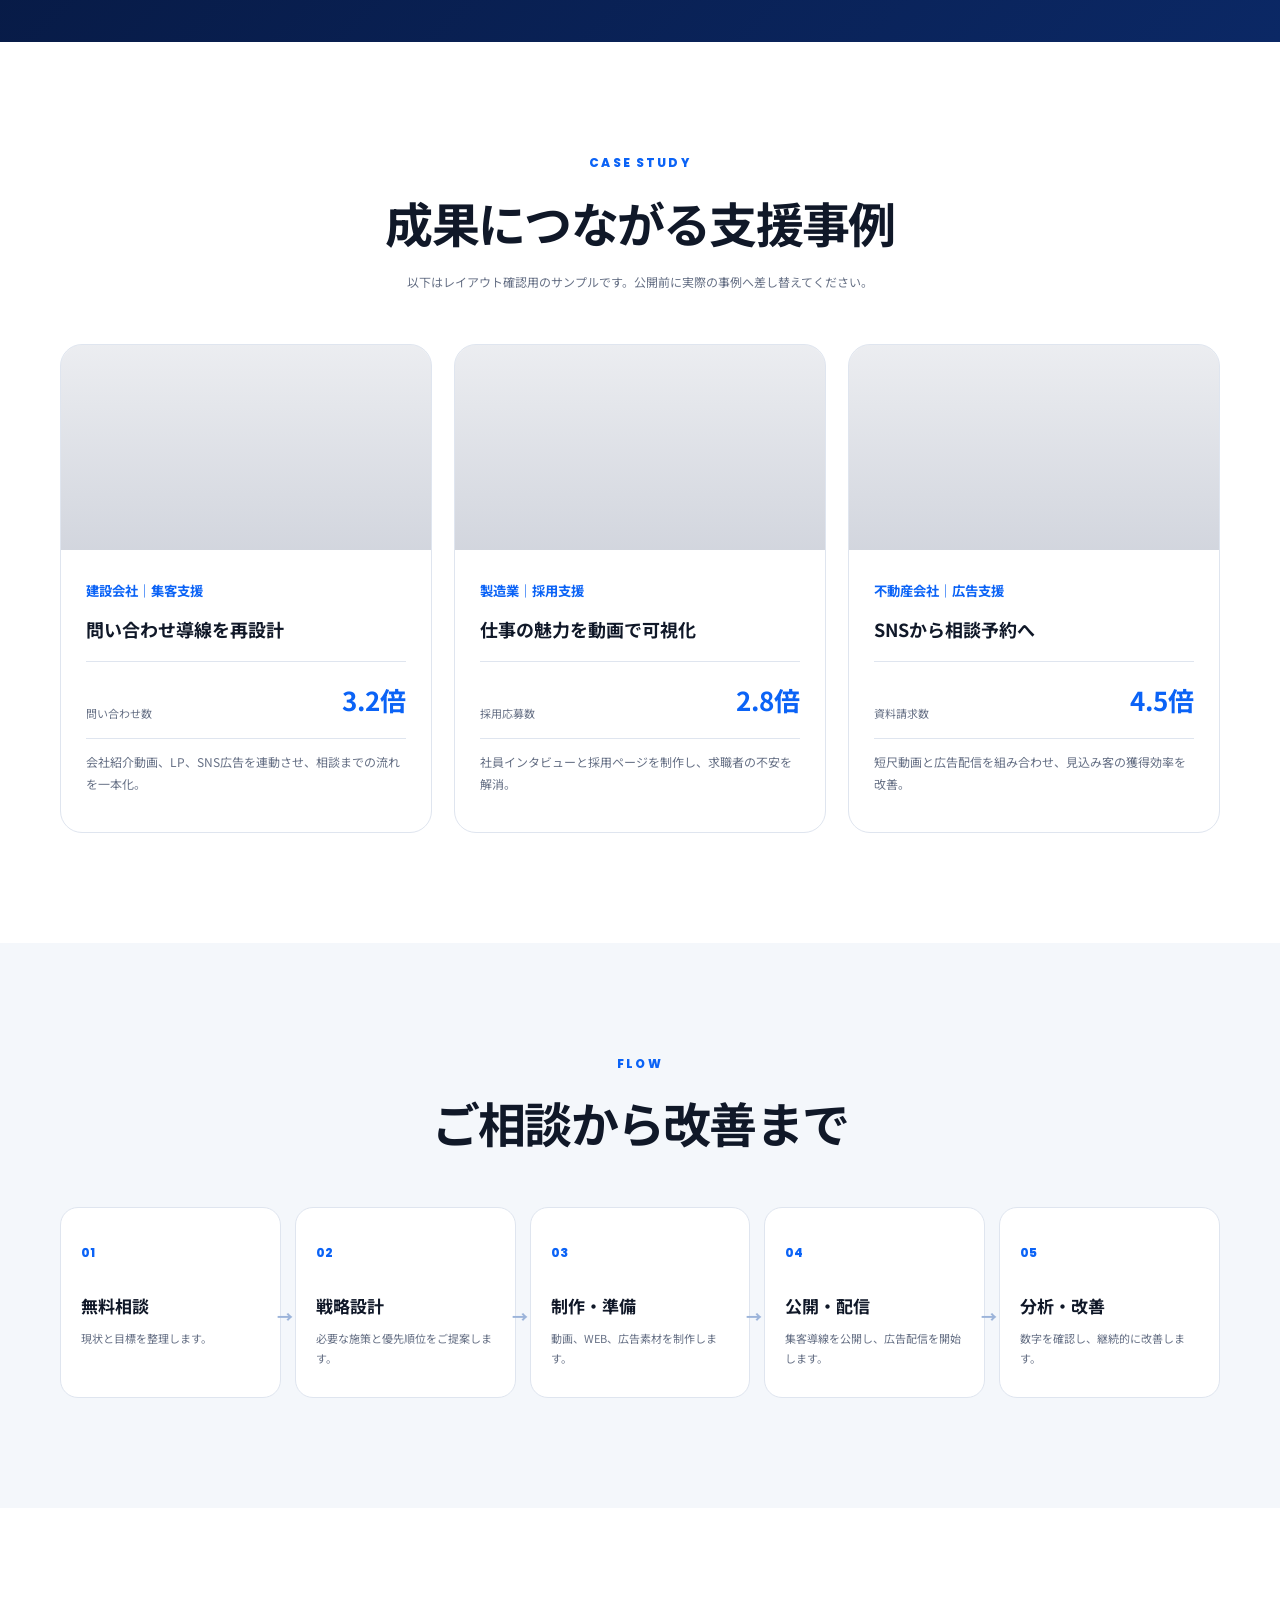
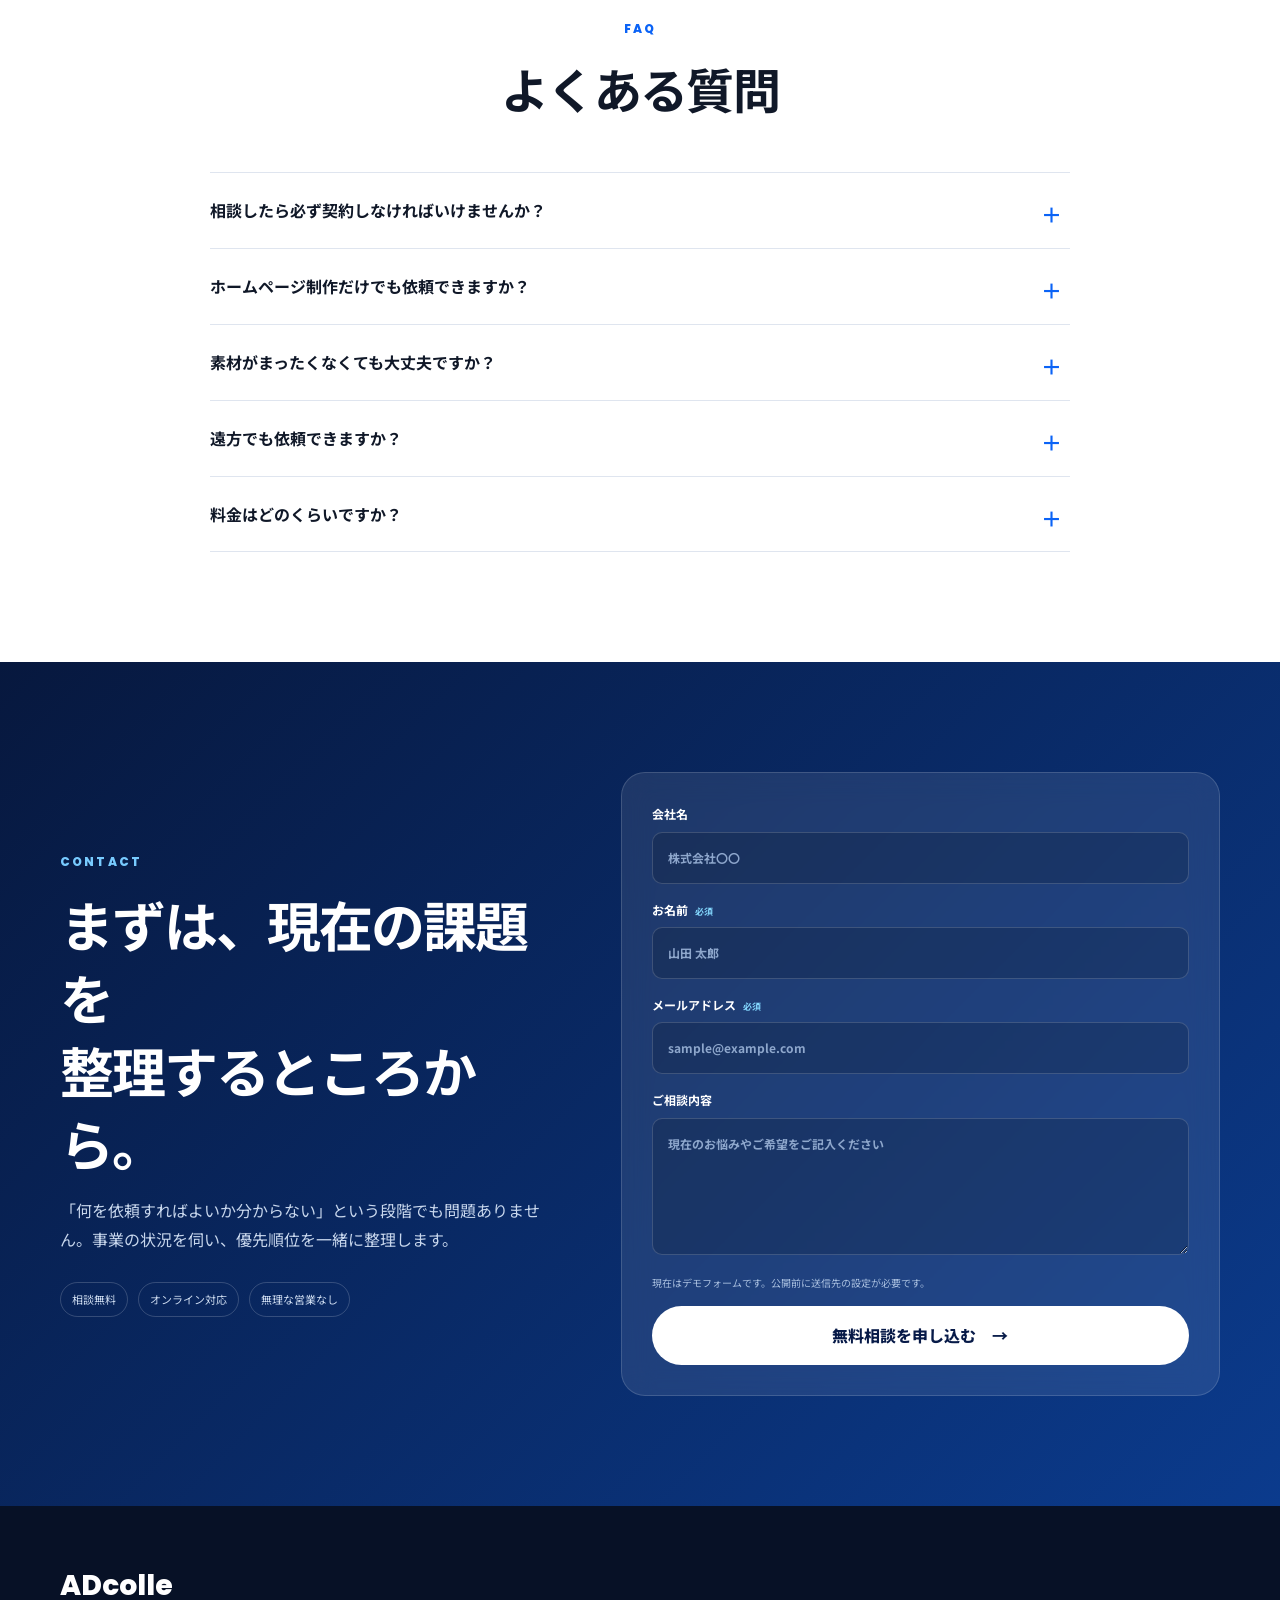
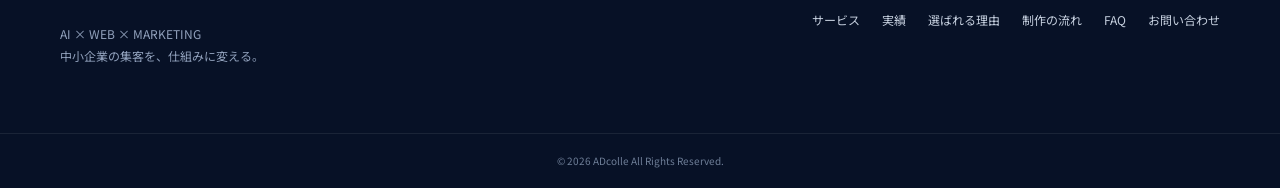
==== commit e393733b: "Upgrade hero and brand design" ====
--- a/index.html
+++ b/index.html
@@ -3,17 +3,17 @@
 <head>
   <meta charset="UTF-8">
   <meta name="viewport" content="width=device-width, initial-scale=1.0">
-  <meta name="description" content="ADcolleはBtoB企業向けに、成果につながる動画制作とSNS広告運用を一括支援します。企画・撮影・編集・配信・改善までワンストップで対応します。">
+  <meta name="description" content="ADcolleは、動画・ホームページ・SNS広告・AI活用を組み合わせ、中小企業の集客を仕組み化します。">
   <meta name="robots" content="index,follow">
-  <meta name="theme-color" content="#075bd8">
+  <meta name="theme-color" content="#081b4b">
   <meta property="og:type" content="website">
   <meta property="og:locale" content="ja_JP">
   <meta property="og:site_name" content="ADcolle">
-  <meta property="og:title" content="ADcolle｜動画×SNS広告で新規顧客を増やす">
-  <meta property="og:description" content="BtoB企業向けの動画制作とSNS広告運用。問い合わせにつながる集客導線を設計します。">
+  <meta property="og:title" content="ADcolle｜集客を、仕組みに変える。">
+  <meta property="og:description" content="動画・ホームページ・SNS広告・AIで、中小企業の集客をワンストップ支援。">
   <meta property="og:url" content="https://fujimotono.github.io/adcolle/">
   <meta name="twitter:card" content="summary_large_image">
-  <title>ADcolle｜動画×SNS広告で新規顧客を増やす</title>
+  <title>ADcolle｜集客を、仕組みに変える。</title>
   <link rel="preconnect" href="https://fonts.googleapis.com">
   <link rel="preconnect" href="https://fonts.gstatic.com" crossorigin>
   <link href="https://fonts.googleapis.com/css2?family=Noto+Sans+JP:wght@400;500;600;700;800;900&family=Poppins:wght@600;700;800&display=swap" rel="stylesheet">
@@ -21,11 +21,12 @@
 </head>
 <body>
   <a class="skip-link" href="#main-content">本文へ移動</a>
+
   <header class="site-header" id="top">
     <div class="container header-inner">
-      <a href="#top" class="logo" aria-label="ADcolle トップへ">
-        <span class="logo-mark">AD</span><span>colle</span>
-        <small>BtoB企業のための<br>動画制作 × SNS広告運用</small>
+      <a class="logo" href="#top" aria-label="ADcolle トップへ">
+        <span class="logo-word">ADcolle</span>
+        <small>AI × WEB × MARKETING</small>
       </a>
 
       <button class="menu-button" type="button" aria-label="メニューを開く" aria-expanded="false" aria-controls="global-nav">
@@ -34,208 +35,219 @@
 
       <nav class="global-nav" id="global-nav" aria-label="メインナビゲーション">
         <a href="#services">サービス</a>
-        <a href="#works">制作実績</a>
-        <a href="#reasons">選ばれる理由</a>
+        <a href="#works">実績</a>
+        <a href="#strengths">選ばれる理由</a>
         <a href="#flow">制作の流れ</a>
-        <a href="#price">料金プラン</a>
         <a href="#faq">よくある質問</a>
-        <a href="#contact" class="nav-cta">無料相談する</a>
+        <a class="nav-cta" href="#contact">無料相談</a>
       </nav>
     </div>
   </header>
 
   <main id="main-content">
     <section class="hero">
+      <div class="hero-glow glow-one"></div>
+      <div class="hero-glow glow-two"></div>
       <div class="container hero-grid">
         <div class="hero-copy reveal">
-          <p class="eyebrow">BtoB企業専門の動画マーケティング</p>
-          <h1>動画 × SNS広告で<br><span>新規顧客</span>を増やす。</h1>
+          <p class="eyebrow light">中小企業のための集客設計パートナー</p>
+          <h1>集客を、<br><span>仕組み</span>に変える。</h1>
           <p class="hero-text">
-            BtoB企業向けに動画制作からSNS広告運用まで一括対応。<br>
-            「見られる動画」ではなく、<strong>問い合わせにつながる動画</strong>を制作します。
+            動画・ホームページ・SNS広告・AI活用を組み合わせ、<br class="desktop-only">
+            見込み客との接点から問い合わせまでを一つの導線に設計します。
           </p>
+
           <div class="hero-actions">
-            <a href="#contact" class="button button-primary">30分無料 集客診断を受ける</a>
-            <a href="#works" class="button button-outline">制作実績を見る</a>
-          </div>
-        </div>
-
-        <div class="hero-visual reveal">
-          <img src="https://images.unsplash.com/photo-1556761175-b413da4baf72?auto=format&fit=crop&w=1400&q=85" alt="企業向け動画撮影の様子">
-          <div class="achievement-badge">
-            <span>導入企業</span>
-            <strong>100</strong>
-            <small>社以上</small>
-          </div>
-        </div>
-      </div>
-    </section>
-
-    <section class="client-strip">
-      <div class="container">
-        <p>多くのBtoB企業様にご利用いただいています</p>
-        <div class="client-logos">
-          <span>SANWA</span><span>MIRAI</span><span>TOKYO ELECTRIC</span><span>NEXUS</span><span>SOKEN</span><span>VALUE</span>
-        </div>
-      </div>
-    </section>
-
-    <section class="section section-light" id="problems">
+            <a href="#contact" class="button button-primary">無料で相談する <span>→</span></a>
+            <a href="#works" class="button button-ghost">制作実績を見る</a>
+          </div>
+
+          <div class="hero-trust" aria-label="サービスの特徴">
+            <span>初回相談無料</span>
+            <span>オンライン対応</span>
+            <span>全国対応</span>
+          </div>
+        </div>
+
+        <div class="hero-dashboard reveal" aria-label="集客支援のイメージ">
+          <div class="dashboard-bar">
+            <span class="dot"></span><span class="dot"></span><span class="dot"></span>
+            <small>ADcolle Growth Dashboard</small>
+          </div>
+          <div class="dashboard-body">
+            <div class="dashboard-heading">
+              <div>
+                <small>MONTHLY PERFORMANCE</small>
+                <strong>集客成果レポート</strong>
+              </div>
+              <span class="status">改善中</span>
+            </div>
+
+            <div class="metric-grid">
+              <article><small>問い合わせ</small><strong>+128%</strong><span>前月比</span></article>
+              <article><small>広告反応率</small><strong>3.8%</strong><span>+1.2pt</span></article>
+              <article><small>制作コンテンツ</small><strong>24</strong><span>本</span></article>
+            </div>
+
+            <div class="chart-card">
+              <div class="chart-head"><span>問い合わせ推移</span><small>直近6か月</small></div>
+              <div class="chart">
+                <span style="height:24%"></span><span style="height:35%"></span><span style="height:32%"></span>
+                <span style="height:58%"></span><span style="height:72%"></span><span style="height:92%"></span>
+              </div>
+            </div>
+
+            <div class="dashboard-services">
+              <span>動画制作</span><span>SNS広告</span><span>WEB制作</span><span>AI活用</span>
+            </div>
+          </div>
+        </div>
+      </div>
+
+      <a class="scroll-guide" href="#problems" aria-label="次のセクションへ">
+        <span>SCROLL</span><i></i>
+      </a>
+    </section>
+
+    <section class="trust-strip">
+      <div class="container trust-grid">
+        <article><strong>24時間以内</strong><span>平均初回返信</span></article>
+        <article><strong>初回無料</strong><span>集客相談</span></article>
+        <article><strong>ワンストップ</strong><span>企画から改善まで</span></article>
+        <article><strong>全国対応</strong><span>オンライン相談可能</span></article>
+      </div>
+    </section>
+
+    <section class="section section-soft" id="problems">
       <div class="container">
         <div class="section-heading reveal">
           <p class="eyebrow">PROBLEM</p>
-          <h2>このような<span>お悩み</span>はありませんか？</h2>
+          <h2>集客がうまくいかない原因は、<br><span>施策がバラバラ</span>だからかもしれません。</h2>
+          <p>ホームページ、SNS、動画、広告を別々に動かすのではなく、問い合わせまでの流れとしてつなぐ必要があります。</p>
         </div>
 
         <div class="problem-grid">
-          <article class="problem-card reveal"><div class="icon">⌕</div><p>ホームページから<br>問い合わせが来ない</p></article>
-          <article class="problem-card reveal"><div class="icon">◎</div><p>SNSを始めたいけど<br>何からすればいいか分からない</p></article>
-          <article class="problem-card reveal"><div class="icon">♙</div><p>営業ばかりで<br>新規開拓に時間が取れない</p></article>
-          <article class="problem-card reveal"><div class="icon">◴</div><p>広告を出しても<br>反応がなく効果が分からない</p></article>
-          <article class="problem-card reveal"><div class="icon">▻</div><p>動画を作ったけど<br>再生されず成果が出ない</p></article>
-          <article class="problem-card reveal"><div class="icon">♧</div><p>採用の応募が<br>集まらない</p></article>
-        </div>
-
-        <div class="solution-message reveal">ADcolleが解決します。</div>
-      </div>
-    </section>
-
-    <section class="section" id="reasons">
-      <div class="container">
-        <div class="section-heading reveal">
-          <p class="eyebrow">WHY ADCOLLE</p>
-          <h2>ADcolleが選ばれる<span>3つの理由</span></h2>
-        </div>
-
-        <div class="reason-grid">
-          <article class="reason-card reveal">
-            <span class="number">01</span>
-            <img src="https://images.unsplash.com/photo-1551836022-d5d88e9218df?auto=format&fit=crop&w=900&q=80" alt="経営者インタビュー撮影">
-            <div class="card-body">
-              <h3>成果につながる動画制作</h3>
-              <p>ターゲットや課題を徹底分析し、視聴者の行動を促すストーリー設計で、問い合わせにつながる動画を制作します。</p>
-            </div>
-          </article>
-
-          <article class="reason-card reveal">
-            <span class="number">02</span>
-            <img src="https://images.unsplash.com/photo-1551288049-bebda4e38f71?auto=format&fit=crop&w=900&q=80" alt="広告データの分析画面">
-            <div class="card-body">
-              <h3>広告運用までワンストップ対応</h3>
-              <p>SNS広告の設定・運用・改善まで丸投げ可能。各プラットフォームの特性を活かし、成果を最大化します。</p>
-            </div>
-          </article>
-
-          <article class="reason-card reveal">
-            <span class="number">03</span>
-            <img src="https://images.unsplash.com/photo-1460925895917-afdab827c52f?auto=format&fit=crop&w=900&q=80" alt="データ分析と改善提案">
-            <div class="card-body">
-              <h3>データで改善し続ける</h3>
-              <p>広告配信後のデータを分析し、PDCAを回しながら改善を繰り返します。無駄なコストを抑え、成果を伸ばします。</p>
-            </div>
-          </article>
-        </div>
-      </div>
-    </section>
-
-    <section class="section section-light" id="services">
+          <article class="problem-card reveal"><span>01</span><h3>問い合わせが増えない</h3><p>ホームページはあるが、見込み客が行動する導線が整っていない。</p></article>
+          <article class="problem-card reveal"><span>02</span><h3>SNSの反応が弱い</h3><p>投稿を続けても、認知から相談までの流れにつながっていない。</p></article>
+          <article class="problem-card reveal"><span>03</span><h3>動画を活かせていない</h3><p>制作後の広告配信や営業活用まで設計されていない。</p></article>
+          <article class="problem-card reveal"><span>04</span><h3>何から始めるか分からない</h3><p>施策が多く、自社に必要な優先順位を判断できない。</p></article>
+        </div>
+      </div>
+    </section>
+
+    <section class="section" id="services">
       <div class="container">
         <div class="section-heading reveal">
           <p class="eyebrow">SERVICE</p>
-          <h2>サービス</h2>
+          <h2>必要な施策を、<span>一つの戦略</span>に。</h2>
+          <p>単体の制作ではなく、成果につながる組み合わせと順番から設計します。</p>
         </div>
 
         <div class="service-grid">
           <article class="service-card reveal">
-            <div class="service-image"><img src="https://images.unsplash.com/photo-1574717024653-61fd2cf4d44d?auto=format&fit=crop&w=800&q=80" alt="動画制作"></div>
-            <div><h3>動画制作</h3><ul><li>会社紹介動画</li><li>採用動画</li><li>商品・サービスPR動画</li><li>インタビュー動画</li><li>SNSショート動画</li><li>YouTube動画</li></ul></div>
-          </article>
-
-          <article class="service-card reveal">
-            <div class="service-image"><img src="https://images.unsplash.com/photo-1611162617474-5b21e879e113?auto=format&fit=crop&w=800&q=80" alt="SNS広告運用"></div>
-            <div><h3>SNS広告運用</h3><ul><li>Instagram広告</li><li>Facebook広告</li><li>TikTok広告</li><li>YouTube広告</li><li>LINE広告</li><li>広告クリエイティブ制作</li></ul></div>
-          </article>
-
-          <article class="service-card reveal">
-            <div class="service-image"><img src="https://images.unsplash.com/photo-1553877522-43269d4ea984?auto=format&fit=crop&w=800&q=80" alt="WEBマーケティング支援"></div>
-            <div><h3>WEBマーケティング支援</h3><ul><li>マーケティング戦略立案</li><li>LP・ホームページ制作</li><li>アクセス解析・改善提案</li><li>競合分析・市場調査</li><li>コンテンツ企画支援</li></ul></div>
-          </article>
+            <div class="service-number">01</div><div class="service-icon">▶</div>
+            <h3>動画制作</h3><p>会社紹介、採用、商品PR、SNS用ショート動画まで、目的から逆算して制作します。</p>
+            <ul><li>企画・構成</li><li>撮影・編集</li><li>広告用クリエイティブ</li></ul>
+          </article>
+          <article class="service-card reveal">
+            <div class="service-number">02</div><div class="service-icon">◎</div>
+            <h3>SNS広告運用</h3><p>ターゲット設定、配信、分析、改善まで一貫して運用し、見込み客へ届けます。</p>
+            <ul><li>Instagram・Facebook</li><li>YouTube・TikTok</li><li>月次分析・改善提案</li></ul>
+          </article>
+          <article class="service-card reveal">
+            <div class="service-number">03</div><div class="service-icon">⌘</div>
+            <h3>ホームページ制作</h3><p>見た目だけでなく、問い合わせを生む情報設計とスマートフォン導線を整えます。</p>
+            <ul><li>コーポレートサイト</li><li>ランディングページ</li><li>SEO・アクセス解析</li></ul>
+          </article>
+          <article class="service-card reveal">
+            <div class="service-number">04</div><div class="service-icon">AI</div>
+            <h3>AI活用支援</h3><p>文章作成、営業資料、顧客対応、社内業務など、実務で使えるAI活用を設計します。</p>
+            <ul><li>業務整理</li><li>AI導入設計</li><li>運用マニュアル</li></ul>
+          </article>
+        </div>
+      </div>
+    </section>
+
+    <section class="section section-navy" id="strengths">
+      <div class="container">
+        <div class="section-heading reveal light-heading">
+          <p class="eyebrow light">WHY ADCOLLE</p>
+          <h2>作って終わらず、<br><span>成果が出るまで改善する。</span></h2>
+        </div>
+        <div class="strength-grid">
+          <article class="strength-card reveal"><span>01</span><h3>経営課題から考える</h3><p>制作物からではなく、売上・採用・認知などの目的から必要な施策を整理します。</p></article>
+          <article class="strength-card reveal"><span>02</span><h3>窓口を一本化できる</h3><p>動画、広告、WEB、AIを別々に依頼せず、一つの方針で進められます。</p></article>
+          <article class="strength-card reveal"><span>03</span><h3>数字を見て改善する</h3><p>アクセスや広告反応を確認し、感覚だけに頼らず改善を積み重ねます。</p></article>
         </div>
       </div>
     </section>
 
     <section class="section" id="works">
       <div class="container">
-        <div class="section-heading reveal"><p class="eyebrow">CASE STUDY</p><h2>制作実績</h2></div>
+        <div class="section-heading reveal">
+          <p class="eyebrow">CASE STUDY</p>
+          <h2>成果につながる支援事例</h2>
+          <p class="notice">以下はレイアウト確認用のサンプルです。公開前に実際の事例へ差し替えてください。</p>
+        </div>
         <div class="works-grid">
-          <article class="work-card reveal"><img src="https://images.unsplash.com/photo-1504307651254-35680f356dfd?auto=format&fit=crop&w=900&q=80" alt="建設会社"><div class="work-overlay"><small>建設会社</small><h3>問い合わせ数 <strong>3.2倍</strong></h3><p>動画とSNS広告の活用で新規問い合わせが大幅に増加。</p></div></article>
-          <article class="work-card reveal"><img src="https://images.unsplash.com/photo-1581092160562-40aa08e78837?auto=format&fit=crop&w=900&q=80" alt="製造業"><div class="work-overlay"><small>製造業</small><h3>採用応募数 <strong>2.8倍</strong></h3><p>採用動画と広告運用で応募数が大幅に増加。</p></div></article>
-          <article class="work-card reveal"><img src="https://images.unsplash.com/photo-1552664730-d307ca884978?auto=format&fit=crop&w=900&q=80" alt="IT企業"><div class="work-overlay"><small>IT企業</small><h3>資料請求数 <strong>4.5倍</strong></h3><p>サービス紹介動画と広告配信で資料請求を最大化。</p></div></article>
-        </div>
-        <div class="center"><a href="#contact" class="button button-outline">すべての実績を見る</a></div>
-      </div>
-    </section>
-
-    <section class="section section-light" id="flow">
-      <div class="container">
-        <div class="section-heading reveal"><p class="eyebrow">FLOW</p><h2>制作の流れ</h2></div>
-        <div class="flow-list">
-          <article class="flow-item reveal"><span>01</span><div class="flow-icon">✉</div><h3>お問い合わせ</h3><p>フォームまたはお電話でお気軽にご相談ください。</p></article>
-          <article class="flow-item reveal"><span>02</span><div class="flow-icon">♙</div><h3>ヒアリング</h3><p>課題や目的を詳しくお伺いします。</p></article>
-          <article class="flow-item reveal"><span>03</span><div class="flow-icon">▤</div><h3>企画・ご提案</h3><p>最適なプランとお見積りをご提示します。</p></article>
-          <article class="flow-item reveal"><span>04</span><div class="flow-icon">▣</div><h3>撮影</h3><p>経験豊富なスタッフが撮影します。</p></article>
-          <article class="flow-item reveal"><span>05</span><div class="flow-icon">▷</div><h3>編集・制作</h3><p>魅力を最大限に引き出す動画に仕上げます。</p></article>
-          <article class="flow-item reveal"><span>06</span><div class="flow-icon">◀</div><h3>広告配信</h3><p>SNSに広告を配信し集客を開始します。</p></article>
-          <article class="flow-item reveal"><span>07</span><div class="flow-icon">↗</div><h3>分析・改善</h3><p>データを分析し継続的に改善します。</p></article>
-        </div>
-      </div>
-    </section>
-
-    <section class="section" id="price">
-      <div class="container">
-        <div class="section-heading reveal"><p class="eyebrow">PRICE</p><h2>料金プラン</h2></div>
-        <div class="price-grid">
-          <article class="price-card reveal"><h3>ライトプラン</h3><p class="price-note">動画制作のみ</p><p class="price"><strong>30</strong>万円〜<small>（税別）</small></p><ul><li>企画・構成</li><li>撮影（1日）</li><li>編集（修正2回まで）</li></ul><a href="#contact" class="button button-outline">相談する</a></article>
-          <article class="price-card featured reveal"><div class="recommend">おすすめ</div><h3>スタンダードプラン</h3><p class="price-note">動画制作＋SNS広告運用</p><p class="price"><strong>50</strong>万円〜<small>（税別）</small></p><ul><li>動画制作</li><li>SNS広告運用</li><li>月次レポート</li><li>改善提案</li></ul><a href="#contact" class="button button-primary">無料相談する</a></article>
-          <article class="price-card dark reveal"><h3>プレミアムプラン</h3><p class="price-note">集客をトータルサポート</p><p class="price"><strong>80</strong>万円〜<small>（税別）</small></p><ul><li>動画制作</li><li>SNS広告運用</li><li>LP制作</li><li>分析・改善サポート</li></ul><a href="#contact" class="button button-white">相談する</a></article>
-        </div>
-        <p class="price-caption">※ご予算や目的に合わせてカスタマイズ可能です。お気軽にご相談ください。</p>
-      </div>
-    </section>
-
-    <section class="section section-light" id="faq">
+          <article class="work-card reveal"><div class="work-image construction"></div><div class="work-body"><small>建設会社｜集客支援</small><h3>問い合わせ導線を再設計</h3><div class="result"><span>問い合わせ数</span><strong>3.2倍</strong></div><p>会社紹介動画、LP、SNS広告を連動させ、相談までの流れを一本化。</p></div></article>
+          <article class="work-card reveal"><div class="work-image manufacturing"></div><div class="work-body"><small>製造業｜採用支援</small><h3>仕事の魅力を動画で可視化</h3><div class="result"><span>採用応募数</span><strong>2.8倍</strong></div><p>社員インタビューと採用ページを制作し、求職者の不安を解消。</p></div></article>
+          <article class="work-card reveal"><div class="work-image realestate"></div><div class="work-body"><small>不動産会社｜広告支援</small><h3>SNSから相談予約へ</h3><div class="result"><span>資料請求数</span><strong>4.5倍</strong></div><p>短尺動画と広告配信を組み合わせ、見込み客の獲得効率を改善。</p></div></article>
+        </div>
+      </div>
+    </section>
+
+    <section class="section section-soft" id="flow">
+      <div class="container">
+        <div class="section-heading reveal"><p class="eyebrow">FLOW</p><h2>ご相談から改善まで</h2></div>
+        <div class="flow-grid">
+          <article class="flow-card reveal"><span>01</span><h3>無料相談</h3><p>現状と目標を整理します。</p></article>
+          <article class="flow-card reveal"><span>02</span><h3>戦略設計</h3><p>必要な施策と優先順位をご提案します。</p></article>
+          <article class="flow-card reveal"><span>03</span><h3>制作・準備</h3><p>動画、WEB、広告素材を制作します。</p></article>
+          <article class="flow-card reveal"><span>04</span><h3>公開・配信</h3><p>集客導線を公開し、広告配信を開始します。</p></article>
+          <article class="flow-card reveal"><span>05</span><h3>分析・改善</h3><p>数字を確認し、継続的に改善します。</p></article>
+        </div>
+      </div>
+    </section>
+
+    <section class="section" id="faq">
       <div class="container narrow">
         <div class="section-heading reveal"><p class="eyebrow">FAQ</p><h2>よくある質問</h2></div>
         <div class="faq-list">
-          <details class="faq-item reveal"><summary>動画制作だけを依頼することは可能ですか？</summary><p>はい、可能です。企画・撮影・編集のみのご依頼にも対応しています。</p></details>
-          <details class="faq-item reveal"><summary>撮影は全国対応していますか？</summary><p>全国対応可能です。地域によっては別途交通費・宿泊費が発生します。</p></details>
-          <details class="faq-item reveal"><summary>広告運用だけの依頼も可能ですか？</summary><p>可能です。既存動画や画像を活用した広告運用にも対応しています。</p></details>
-          <details class="faq-item reveal"><summary>制作期間はどのくらいですか？</summary><p>内容により異なりますが、通常はご契約から納品まで約2〜4週間です。</p></details>
+          <details class="faq-item reveal"><summary>相談したら必ず契約しなければいけませんか？</summary><p>いいえ。初回相談では課題と方向性を整理し、ご提案内容に納得いただいた場合のみ進めます。</p></details>
+          <details class="faq-item reveal"><summary>ホームページ制作だけでも依頼できますか？</summary><p>可能です。ただし、成果につながりやすいように、集客導線や広告活用も含めてご提案する場合があります。</p></details>
+          <details class="faq-item reveal"><summary>素材がまったくなくても大丈夫ですか？</summary><p>大丈夫です。写真・動画撮影、文章作成、構成設計から対応できます。</p></details>
+          <details class="faq-item reveal"><summary>遠方でも依頼できますか？</summary><p>全国オンライン対応が可能です。撮影が必要な場合は、地域に応じて日程と交通費をご案内します。</p></details>
+          <details class="faq-item reveal"><summary>料金はどのくらいですか？</summary><p>目的と内容によって異なります。ご予算を確認したうえで、優先順位をつけたプランをご提案します。</p></details>
         </div>
       </div>
     </section>
 
     <section class="contact-section" id="contact">
       <div class="container contact-grid">
-        <div class="contact-copy reveal"><p class="eyebrow light">CONTACT</p><h2>集客を、もっとシンプルに。</h2><p>動画制作からSNS広告運用まで、まずはお気軽にご相談ください。</p><ul><li>相談無料</li><li>オンライン対応</li><li>無理な営業はしません</li></ul></div>
-        <form class="contact-form reveal" action="#" method="post" novalidate aria-describedby="form-note">
+        <div class="contact-copy reveal">
+          <p class="eyebrow light">CONTACT</p>
+          <h2>まずは、現在の課題を<br>整理するところから。</h2>
+          <p>「何を依頼すればよいか分からない」という段階でも問題ありません。事業の状況を伺い、優先順位を一緒に整理します。</p>
+          <div class="contact-points"><span>相談無料</span><span>オンライン対応</span><span>無理な営業なし</span></div>
+        </div>
+
+        <form class="contact-form reveal" action="#" method="post" novalidate>
           <label>会社名<input type="text" name="company" placeholder="株式会社〇〇"></label>
-          <label>お名前<input type="text" name="name" placeholder="山田 太郎" required></label>
-          <label>メールアドレス<input type="email" name="email" placeholder="sample@example.com" required></label>
-          <label>ご相談内容<textarea name="message" rows="5" placeholder="ご相談内容をご記入ください"></textarea></label>
-          <p id="form-note" class="form-note">現在はデモフォームです。公開前に送信サービスを接続してください。</p>
-          <button type="submit" class="button button-white full">無料相談を申し込む</button>
+          <label>お名前<span>必須</span><input type="text" name="name" placeholder="山田 太郎" required></label>
+          <label>メールアドレス<span>必須</span><input type="email" name="email" placeholder="sample@example.com" required></label>
+          <label>ご相談内容<textarea name="message" rows="5" placeholder="現在のお悩みやご希望をご記入ください"></textarea></label>
+          <p class="form-note">現在はデモフォームです。公開前に送信先の設定が必要です。</p>
+          <button class="button button-white full" type="submit">無料相談を申し込む <span>→</span></button>
         </form>
       </div>
     </section>
   </main>
 
   <footer class="site-footer">
-    <div class="container footer-grid">
-      <div><a class="footer-logo" href="#top">ADcolle</a><p>BtoB企業のための動画制作とSNS広告運用で、ビジネスの成果を支援します。</p></div>
-      <div><h3>サービス</h3><a href="#services">動画制作</a><a href="#services">SNS広告運用</a><a href="#services">WEBマーケティング支援</a></div>
-      <div><h3>メニュー</h3><a href="#works">制作実績</a><a href="#flow">制作の流れ</a><a href="#price">料金プラン</a><a href="#faq">よくある質問</a></div>
-      <div><h3>お問い合わせ</h3><p class="footer-phone">03-1234-5678</p><small>平日 10:00〜18:00</small><a href="#contact" class="footer-contact">お問い合わせフォーム</a></div>
+    <div class="container footer-inner">
+      <div><a class="footer-logo" href="#top">ADcolle</a><p>AI × WEB × MARKETING<br>中小企業の集客を、仕組みに変える。</p></div>
+      <nav aria-label="フッターナビゲーション"><a href="#services">サービス</a><a href="#works">実績</a><a href="#strengths">選ばれる理由</a><a href="#flow">制作の流れ</a><a href="#faq">FAQ</a><a href="#contact">お問い合わせ</a></nav>
     </div>
     <div class="copyright">© <span id="current-year"></span> ADcolle All Rights Reserved.</div>
   </footer>
--- a/css/style.css
+++ b/css/style.css
@@ -1,257 +1,258 @@
 :root {
-  --primary: #075bd8;
-  --primary-dark: #0648ad;
-  --primary-light: #eaf3ff;
-  --navy: #071b3a;
-  --text: #172033;
+  --navy: #071a48;
+  --navy-2: #0c255f;
+  --blue: #0b63f6;
+  --cyan: #33b7ff;
+  --ink: #101828;
   --muted: #667085;
-  --line: #dfe7f2;
-  --bg-light: #f6f9fd;
+  --line: #dfe5ef;
+  --soft: #f4f7fb;
   --white: #fff;
-  --shadow: 0 14px 40px rgba(14, 42, 87, 0.1);
-  --radius: 18px;
+  --radius: 22px;
+  --shadow: 0 24px 70px rgba(10, 35, 85, .14);
 }
 
 * { box-sizing: border-box; }
 html { scroll-behavior: smooth; }
 body {
   margin: 0;
-  color: var(--text);
-  background: #fff;
+  color: var(--ink);
+  background: var(--white);
   font-family: "Noto Sans JP", sans-serif;
   line-height: 1.8;
   -webkit-font-smoothing: antialiased;
 }
-img { display: block; width: 100%; }
+body.menu-open { overflow: hidden; }
+img { max-width: 100%; display: block; }
 a { color: inherit; text-decoration: none; }
 button, input, textarea { font: inherit; }
-.container { width: min(1180px, calc(100% - 40px)); margin-inline: auto; }
-.narrow { max-width: 900px; }
-.center { text-align: center; margin-top: 40px; }
+.container { width: min(1160px, calc(100% - 40px)); margin-inline: auto; }
+.narrow { width: min(860px, calc(100% - 40px)); }
+.skip-link { position: fixed; top: 8px; left: 8px; z-index: 3000; transform: translateY(-150%); background: #fff; padding: 10px 16px; border-radius: 8px; }
+.skip-link:focus { transform: none; }
+:focus-visible { outline: 3px solid rgba(51,183,255,.55); outline-offset: 3px; }
 
 .site-header {
-  position: sticky;
-  top: 0;
-  z-index: 1000;
-  background: rgba(255, 255, 255, .96);
-  backdrop-filter: blur(12px);
-  border-bottom: 1px solid rgba(220, 229, 241, .8);
-}
-.header-inner { min-height: 82px; display: flex; align-items: center; justify-content: space-between; gap: 24px; }
-.logo { display: flex; align-items: center; font-family: Poppins, sans-serif; font-size: 30px; font-weight: 800; letter-spacing: -.04em; }
-.logo-mark { color: var(--primary); }
-.logo small { margin-left: 14px; padding-left: 14px; border-left: 1px solid var(--line); font: 600 10px/1.5 "Noto Sans JP"; letter-spacing: 0; }
-.global-nav { display: flex; align-items: center; gap: 24px; font-size: 13px; font-weight: 700; }
-.global-nav a { transition: color .2s ease; }
-.global-nav a:hover { color: var(--primary); }
-.nav-cta { padding: 12px 20px; color: #fff !important; background: var(--primary); border-radius: 8px; box-shadow: 0 8px 24px rgba(7,91,216,.25); }
-.menu-button { display: none; border: 0; background: transparent; width: 44px; height: 44px; }
-.menu-button span { display: block; width: 24px; height: 2px; background: var(--navy); margin: 5px auto; transition: .25s; }
-
-.hero { overflow: hidden; background: linear-gradient(110deg, #fff 0 53%, #eef5ff 53%); }
-.hero-grid { min-height: 630px; display: grid; grid-template-columns: 1fr 1.06fr; align-items: center; gap: 54px; }
-.eyebrow { margin: 0 0 10px; color: var(--primary); font-size: 12px; font-weight: 800; letter-spacing: .14em; }
-.hero h1 { margin: 0; color: #0a0f18; font-size: clamp(40px, 5vw, 68px); line-height: 1.28; letter-spacing: -.04em; }
-.hero h1 span, .section-heading span { color: var(--primary); }
-.hero-text { margin: 24px 0 30px; color: #344054; font-size: 15px; }
-.hero-actions { display: flex; flex-direction: column; width: min(360px, 100%); gap: 12px; }
-.button { display: inline-flex; justify-content: center; align-items: center; min-height: 52px; padding: 0 28px; border: 1px solid transparent; border-radius: 8px; font-weight: 800; transition: .25s ease; cursor: pointer; }
-.button-primary { color: #fff; background: var(--primary); box-shadow: 0 12px 28px rgba(7,91,216,.22); }
-.button-primary:hover { transform: translateY(-2px); background: var(--primary-dark); }
-.button-outline { color: var(--primary); background: #fff; border-color: #8ab8f5; }
-.button-outline:hover { background: var(--primary-light); transform: translateY(-2px); }
-.button-white { color: var(--primary); background: #fff; }
-.button-white:hover { transform: translateY(-2px); }
+  position: fixed; inset: 0 0 auto; z-index: 1000;
+  background: rgba(5, 19, 53, .72);
+  backdrop-filter: blur(16px);
+  border-bottom: 1px solid rgba(255,255,255,.1);
+}
+.header-inner { height: 78px; display: flex; align-items: center; justify-content: space-between; gap: 28px; }
+.logo { display: flex; flex-direction: column; line-height: 1; color: #fff; }
+.logo-word { font-family: Poppins, sans-serif; font-size: 25px; font-weight: 800; letter-spacing: -.04em; }
+.logo small { margin-top: 6px; font-size: 9px; letter-spacing: .22em; color: #9db4df; }
+.global-nav { display: flex; align-items: center; gap: 26px; color: #e9efff; font-size: 13px; font-weight: 700; }
+.global-nav a { transition: .25s; }
+.global-nav a:hover { color: #7fd0ff; }
+.nav-cta { padding: 11px 20px; background: #fff; color: var(--navy)!important; border-radius: 999px; }
+.menu-button { display: none; width: 42px; height: 42px; background: transparent; border: 0; }
+.menu-button span { display: block; width: 24px; height: 2px; margin: 6px auto; background: #fff; }
+
+.hero {
+  position: relative; min-height: 760px; overflow: hidden;
+  display: flex; align-items: center; padding: 150px 0 105px;
+  color: #fff;
+  background:
+    radial-gradient(circle at 76% 40%, rgba(22,120,255,.28), transparent 28%),
+    linear-gradient(135deg, #061333 0%, #0a2359 55%, #07183e 100%);
+}
+.hero::before {
+  content: ""; position: absolute; inset: 0; opacity: .18;
+  background-image: linear-gradient(rgba(255,255,255,.05) 1px, transparent 1px), linear-gradient(90deg, rgba(255,255,255,.05) 1px, transparent 1px);
+  background-size: 52px 52px;
+  mask-image: linear-gradient(to bottom, #000, transparent 82%);
+}
+.hero-glow { position: absolute; border-radius: 50%; filter: blur(10px); opacity: .48; }
+.glow-one { width: 420px; height: 420px; right: -130px; top: 100px; background: rgba(35, 126, 255, .35); }
+.glow-two { width: 300px; height: 300px; left: -120px; bottom: -80px; background: rgba(0, 210, 255, .18); }
+.hero-grid { position: relative; z-index: 2; display: grid; grid-template-columns: 1.02fr .98fr; align-items: center; gap: 72px; }
+.eyebrow { margin: 0 0 16px; color: var(--blue); font-family: Poppins, sans-serif; font-size: 12px; font-weight: 800; letter-spacing: .18em; }
+.eyebrow.light { color: #78cbff; }
+.hero h1 { margin: 0; font-size: clamp(48px, 6.7vw, 86px); line-height: 1.1; letter-spacing: -.055em; }
+.hero h1 span { color: #55c8ff; text-shadow: 0 0 38px rgba(45,173,255,.28); }
+.hero-text { margin: 28px 0 0; color: #cfdaef; font-size: 16px; }
+.hero-actions { display: flex; gap: 14px; margin-top: 36px; }
+.button {
+  min-height: 54px; padding: 14px 25px; border: 1px solid transparent; border-radius: 999px;
+  display: inline-flex; align-items: center; justify-content: center; gap: 16px;
+  font-weight: 800; transition: transform .25s, box-shadow .25s, background .25s;
+}
+.button:hover { transform: translateY(-2px); }
+.button-primary { color: #fff; background: linear-gradient(135deg, #0870ff, #00a9ff); box-shadow: 0 14px 34px rgba(0,126,255,.28); }
+.button-ghost { color: #fff; border-color: rgba(255,255,255,.34); background: rgba(255,255,255,.06); }
+.button-white { color: var(--navy); background: #fff; }
 .full { width: 100%; }
-.hero-visual { position: relative; height: 480px; }
-.hero-visual img { height: 100%; object-fit: cover; border-radius: 24px 0 0 24px; box-shadow: var(--shadow); }
-.achievement-badge { position: absolute; right: 28px; bottom: 30px; width: 150px; aspect-ratio: 1; display: grid; place-content: center; text-align: center; border-radius: 50%; background: rgba(255,255,255,.94); box-shadow: var(--shadow); border: 5px solid #e7c66a; line-height: 1.1; }
-.achievement-badge span { font-size: 12px; font-weight: 800; }
-.achievement-badge strong { margin: 6px 0 2px; color: var(--primary); font: 800 44px Poppins; }
-.achievement-badge small { font-weight: 800; }
-
-.client-strip { padding: 22px 0 28px; border-bottom: 1px solid var(--line); text-align: center; }
-.client-strip p { margin: 0 0 18px; color: var(--muted); font-size: 12px; }
-.client-logos { display: grid; grid-template-columns: repeat(6,1fr); gap: 22px; color: #344054; font: 700 14px Poppins; opacity: .8; }
-
-.section { padding: 94px 0; }
-.section-light { background: var(--bg-light); }
-.section-heading { margin-bottom: 42px; text-align: center; }
-.section-heading h2 { margin: 0; color: var(--navy); font-size: clamp(28px, 4vw, 42px); line-height: 1.4; letter-spacing: -.03em; }
-.problem-grid { display: grid; grid-template-columns: repeat(6,1fr); gap: 14px; }
-.problem-card { min-height: 150px; display: grid; place-content: center; text-align: center; background: #fff; border: 1px solid #edf1f6; border-radius: 14px; box-shadow: 0 8px 24px rgba(27, 50, 86, .06); }
-.problem-card .icon { margin-bottom: 8px; color: var(--primary); font-size: 36px; line-height: 1; }
-.problem-card p { margin: 0; font-size: 12px; font-weight: 700; line-height: 1.7; }
-.solution-message { margin-top: 34px; text-align: center; color: var(--primary); font-size: 30px; font-weight: 900; }
-
-.reason-grid, .works-grid, .price-grid { display: grid; grid-template-columns: repeat(3,1fr); gap: 24px; }
-.reason-card { position: relative; overflow: hidden; background: #fff; border: 1px solid var(--line); border-radius: var(--radius); box-shadow: var(--shadow); }
-.reason-card img { height: 220px; object-fit: cover; }
-.number { position: absolute; top: 18px; left: 18px; z-index: 2; display: grid; place-content: center; width: 48px; height: 48px; color: #fff; background: var(--primary); border-radius: 50%; font: 700 16px Poppins; }
-.card-body { padding: 24px; }
-.card-body h3, .service-card h3 { margin: 0 0 10px; color: var(--primary-dark); font-size: 20px; }
-.card-body p { margin: 0; color: var(--muted); font-size: 14px; }
-
-.service-grid { display: grid; grid-template-columns: repeat(3,1fr); gap: 22px; }
-.service-card { overflow: hidden; display: grid; grid-template-columns: 40% 60%; min-height: 280px; background: #fff; border: 1px solid var(--line); border-radius: var(--radius); box-shadow: var(--shadow); }
-.service-image img { height: 100%; object-fit: cover; }
-.service-card > div:last-child { padding: 26px 22px; }
-ul { padding-left: 1.2em; }
-.service-card ul { margin: 10px 0 0; color: #344054; font-size: 13px; line-height: 1.9; }
-.service-card li::marker, .price-card li::marker, .contact-copy li::marker { color: var(--primary); }
-
-.work-card { position: relative; overflow: hidden; min-height: 300px; border-radius: var(--radius); box-shadow: var(--shadow); }
-.work-card img { height: 100%; object-fit: cover; }
-.work-overlay { position: absolute; inset: auto 0 0; padding: 62px 24px 22px; color: #fff; background: linear-gradient(transparent, rgba(3,18,43,.94)); }
-.work-overlay small { display: inline-block; padding: 4px 9px; background: var(--primary); border-radius: 4px; font-weight: 700; }
-.work-overlay h3 { margin: 8px 0 4px; font-size: 20px; }
-.work-overlay h3 strong { color: #81b5ff; font-size: 32px; }
-.work-overlay p { margin: 0; font-size: 12px; opacity: .9; }
-
-.flow-list { display: grid; grid-template-columns: repeat(7,1fr); gap: 14px; }
-.flow-item { position: relative; text-align: center; }
-.flow-item:not(:last-child)::after { content: "›"; position: absolute; right: -12px; top: 58px; color: #7ba9e8; font-size: 34px; }
-.flow-item > span { color: var(--primary); font: 700 12px Poppins; }
-.flow-icon { width: 70px; height: 70px; display: grid; place-content: center; margin: 8px auto 14px; color: var(--primary); background: #fff; border: 1px solid var(--line); border-radius: 50%; font-size: 28px; box-shadow: 0 8px 24px rgba(12,54,112,.08); }
-.flow-item h3 { margin: 0 0 8px; font-size: 14px; }
-.flow-item p { margin: 0; color: var(--muted); font-size: 11px; line-height: 1.7; }
-
-.price-card { position: relative; padding: 34px 30px; text-align: center; background: #fff; border: 1px solid var(--line); border-radius: var(--radius); box-shadow: var(--shadow); }
-.price-card.featured { border: 2px solid var(--primary); transform: translateY(-12px); }
-.price-card.dark { color: #fff; background: var(--navy); }
-.recommend { position: absolute; top: -1px; left: 0; right: 0; padding: 7px; color: #fff; background: var(--primary); border-radius: 16px 16px 0 0; font-size: 13px; font-weight: 800; }
-.price-card.featured h3 { margin-top: 18px; }
-.price-card h3 { margin-bottom: 4px; font-size: 20px; }
-.price-note { margin: 0; color: var(--muted); font-size: 13px; }
-.dark .price-note { color: #c4cee0; }
-.price { margin: 18px 0; color: var(--primary); font-weight: 700; }
-.dark .price { color: #fff; }
-.price strong { font: 800 58px Poppins; }
-.price small { color: inherit; font-size: 11px; }
-.price-card ul { min-height: 150px; margin: 20px 0; text-align: left; font-size: 13px; line-height: 2; }
-.price-caption { margin-top: 26px; color: var(--muted); text-align: center; font-size: 12px; }
-
-.faq-list { display: grid; gap: 12px; }
-.faq-item { background: #fff; border: 1px solid var(--line); border-radius: 12px; }
-.faq-item summary { position: relative; padding: 20px 54px 20px 24px; cursor: pointer; font-weight: 700; list-style: none; }
-.faq-item summary::-webkit-details-marker { display: none; }
-.faq-item summary::after { content: "+"; position: absolute; right: 24px; color: var(--primary); font-size: 24px; }
-.faq-item[open] summary::after { content: "−"; }
-.faq-item p { margin: 0; padding: 0 24px 22px; color: var(--muted); font-size: 14px; }
-
-.contact-section { padding: 90px 0; color: #fff; background: linear-gradient(120deg, #075bd8, #043675); }
-.contact-grid { display: grid; grid-template-columns: 1fr .9fr; gap: 70px; align-items: center; }
-.eyebrow.light { color: #9fc8ff; }
-.contact-copy h2 { margin: 0 0 16px; font-size: clamp(34px, 4vw, 52px); line-height: 1.35; }
-.contact-copy p { color: #dbe9ff; }
-.contact-copy ul { display: flex; gap: 28px; padding-left: 0; list-style: none; font-weight: 700; }
-.contact-copy li::before { content: "✓"; margin-right: 7px; }
-.contact-form { padding: 30px; color: var(--text); background: #fff; border-radius: var(--radius); box-shadow: 0 20px 50px rgba(0,0,0,.18); }
-.contact-form label { display: grid; gap: 7px; margin-bottom: 16px; font-size: 13px; font-weight: 700; }
-.contact-form input, .contact-form textarea { width: 100%; padding: 13px 14px; border: 1px solid #d7e0ec; border-radius: 8px; background: #fafcff; outline: none; }
-.contact-form input:focus, .contact-form textarea:focus { border-color: var(--primary); box-shadow: 0 0 0 3px rgba(7,91,216,.1); }
-
-.site-footer { padding: 58px 0 0; color: #d4deef; background: #071b3a; }
-.footer-grid { display: grid; grid-template-columns: 1.5fr 1fr 1fr 1.2fr; gap: 50px; padding-bottom: 46px; }
-.footer-logo { color: #fff; font: 800 34px Poppins; }
-.site-footer h3 { color: #fff; font-size: 14px; }
-.site-footer p, .site-footer a, .site-footer small { display: block; margin: 6px 0; color: #c2cee0; font-size: 12px; }
-.footer-phone { color: #fff !important; font: 700 22px Poppins !important; }
-.footer-contact { margin-top: 14px !important; padding: 10px 14px; text-align: center; border: 1px solid #6384b5; border-radius: 7px; }
-.copyright { padding: 18px; border-top: 1px solid rgba(255,255,255,.12); text-align: center; font-size: 11px; }
-.back-to-top { position: fixed; right: 22px; bottom: 22px; z-index: 100; width: 44px; height: 44px; border: 0; border-radius: 50%; color: #fff; background: var(--primary); box-shadow: var(--shadow); cursor: pointer; opacity: 0; visibility: hidden; transition: .25s; }
-.back-to-top.show { opacity: 1; visibility: visible; }
-
-.reveal { opacity: 0; transform: translateY(26px); transition: opacity .7s ease, transform .7s ease; }
-.reveal.visible { opacity: 1; transform: translateY(0); }
+.hero-trust { display: flex; flex-wrap: wrap; gap: 18px; margin-top: 28px; color: #aac0e8; font-size: 12px; }
+.hero-trust span::before { content: "✓"; margin-right: 7px; color: #5dd5ff; }
+
+.hero-dashboard {
+  border: 1px solid rgba(255,255,255,.18); border-radius: 22px; overflow: hidden;
+  background: rgba(255,255,255,.08); backdrop-filter: blur(18px);
+  box-shadow: 0 35px 100px rgba(0,0,0,.32);
+  transform: perspective(1200px) rotateY(-5deg) rotateX(2deg);
+}
+.dashboard-bar { height: 45px; display: flex; align-items: center; gap: 7px; padding: 0 16px; background: rgba(1,10,31,.55); }
+.dashboard-bar .dot { width: 8px; height: 8px; border-radius: 50%; background: rgba(255,255,255,.35); }
+.dashboard-bar small { margin-left: 8px; color: #9bb3dd; font-size: 10px; }
+.dashboard-body { padding: 24px; }
+.dashboard-heading { display: flex; justify-content: space-between; gap: 20px; }
+.dashboard-heading small { display: block; color: #7fa0d4; font-size: 9px; letter-spacing: .15em; }
+.dashboard-heading strong { display: block; margin-top: 3px; font-size: 18px; }
+.status { align-self: flex-start; padding: 5px 10px; border-radius: 999px; color: #83e6ba; background: rgba(50,210,140,.12); font-size: 10px; }
+.metric-grid { display: grid; grid-template-columns: repeat(3,1fr); gap: 10px; margin-top: 20px; }
+.metric-grid article { padding: 14px; border: 1px solid rgba(255,255,255,.08); border-radius: 13px; background: rgba(255,255,255,.055); }
+.metric-grid small,.metric-grid span { display: block; color: #91a9cf; font-size: 9px; }
+.metric-grid strong { display: block; margin: 4px 0 1px; font-family: Poppins,sans-serif; font-size: 22px; color: #75d3ff; }
+.chart-card { margin-top: 12px; padding: 17px; border-radius: 14px; background: rgba(2,12,38,.45); }
+.chart-head { display: flex; justify-content: space-between; color: #dce7fa; font-size: 11px; }
+.chart-head small { color: #7e99c6; }
+.chart { height: 130px; display: flex; align-items: flex-end; gap: 10px; margin-top: 16px; border-bottom: 1px solid rgba(255,255,255,.1); }
+.chart span { flex: 1; min-height: 12%; border-radius: 5px 5px 0 0; background: linear-gradient(#50c9ff,#1769ff); box-shadow: 0 0 18px rgba(36,140,255,.24); }
+.dashboard-services { display: flex; flex-wrap: wrap; gap: 7px; margin-top: 13px; }
+.dashboard-services span { padding: 6px 9px; border-radius: 7px; color: #b9c9e4; background: rgba(255,255,255,.06); font-size: 9px; }
+.scroll-guide { position: absolute; z-index: 3; left: 50%; bottom: 20px; display: flex; flex-direction: column; align-items: center; gap: 8px; transform: translateX(-50%); color: #9fb3d7; font-size: 9px; letter-spacing: .2em; }
+.scroll-guide i { display: block; width: 1px; height: 35px; background: linear-gradient(#7ecfff, transparent); }
+
+.trust-strip { position: relative; z-index: 5; margin-top: -1px; background: #fff; border-bottom: 1px solid var(--line); }
+.trust-grid { display: grid; grid-template-columns: repeat(4,1fr); }
+.trust-grid article { padding: 24px 20px; text-align: center; border-right: 1px solid var(--line); }
+.trust-grid article:last-child { border-right: 0; }
+.trust-grid strong { display: block; color: var(--navy); font-size: 18px; }
+.trust-grid span { color: var(--muted); font-size: 11px; }
+
+.section { padding: 110px 0; }
+.section-soft { background: var(--soft); }
+.section-navy { color: #fff; background: linear-gradient(135deg, #061539, #0b2865); }
+.section-heading { max-width: 800px; margin: 0 auto 52px; text-align: center; }
+.section-heading h2 { margin: 0; font-size: clamp(30px,4vw,48px); line-height: 1.35; letter-spacing: -.035em; }
+.section-heading h2 span { color: var(--blue); }
+.section-heading > p:last-child { margin: 16px auto 0; color: var(--muted); max-width: 700px; }
+.light-heading h2 span { color: #72d2ff; }
+.light-heading > p:last-child { color: #c5d3ec; }
+.notice { font-size: 12px; }
+
+.problem-grid { display: grid; grid-template-columns: repeat(4,1fr); gap: 18px; }
+.problem-card { min-height: 235px; padding: 30px; border: 1px solid var(--line); border-radius: var(--radius); background: #fff; transition: .3s; }
+.problem-card:hover { transform: translateY(-6px); box-shadow: var(--shadow); border-color: #c7d8f5; }
+.problem-card > span { color: var(--blue); font-family: Poppins,sans-serif; font-size: 12px; font-weight: 800; }
+.problem-card h3 { margin: 38px 0 10px; font-size: 18px; }
+.problem-card p { margin: 0; color: var(--muted); font-size: 13px; }
+
+.service-grid { display: grid; grid-template-columns: repeat(4,1fr); gap: 18px; }
+.service-card { position: relative; min-height: 410px; padding: 29px; border: 1px solid var(--line); border-radius: var(--radius); background: #fff; overflow: hidden; transition: .3s; }
+.service-card::after { content:""; position:absolute; inset:auto -50px -65px auto; width:150px; height:150px; border-radius:50%; background:rgba(11,99,246,.06); }
+.service-card:hover { transform: translateY(-7px); box-shadow: var(--shadow); border-color: #bfd3f6; }
+.service-number { position: absolute; top: 20px; right: 22px; color: #d7dfed; font-family:Poppins,sans-serif; font-weight:800; }
+.service-icon { width: 54px; height: 54px; display:grid; place-items:center; margin-bottom: 28px; border-radius: 16px; color:#fff; background:linear-gradient(135deg,#0c62f0,#2bc1ff); font-weight:900; box-shadow:0 12px 25px rgba(19,104,240,.2); }
+.service-card h3 { margin:0 0 12px; font-size:21px; }
+.service-card p { margin:0; color:var(--muted); font-size:13px; }
+.service-card ul { list-style:none; padding:0; margin:22px 0 0; }
+.service-card li { padding:6px 0; color:#344054; font-size:12px; }
+.service-card li::before { content:"—"; margin-right:8px; color:var(--blue); }
+
+.strength-grid { display:grid; grid-template-columns:repeat(3,1fr); gap:20px; }
+.strength-card { padding:34px; border:1px solid rgba(255,255,255,.14); border-radius:var(--radius); background:rgba(255,255,255,.055); }
+.strength-card > span { color:#68ceff; font-family:Poppins,sans-serif; font-weight:800; }
+.strength-card h3 { margin:34px 0 12px; font-size:21px; }
+.strength-card p { margin:0; color:#bdcce6; font-size:13px; }
+
+.works-grid { display:grid; grid-template-columns:repeat(3,1fr); gap:22px; }
+.work-card { overflow:hidden; border:1px solid var(--line); border-radius:var(--radius); background:#fff; transition:.3s; }
+.work-card:hover { transform:translateY(-6px); box-shadow:var(--shadow); }
+.work-image { height:205px; background-position:center; background-size:cover; }
+.construction { background-image:linear-gradient(rgba(7,26,72,.08),rgba(7,26,72,.18)),url("https://images.unsplash.com/photo-1504307651254-35680f356dfd?auto=format&fit=crop&w=900&q=82"); }
+.manufacturing { background-image:linear-gradient(rgba(7,26,72,.08),rgba(7,26,72,.18)),url("https://images.unsplash.com/photo-1581092160562-40aa08e78837?auto=format&fit=crop&w=900&q=82"); }
+.realestate { background-image:linear-gradient(rgba(7,26,72,.08),rgba(7,26,72,.18)),url("https://images.unsplash.com/photo-1560518883-ce09059eeffa?auto=format&fit=crop&w=900&q=82"); }
+.work-body { padding:25px; }
+.work-body small { color:var(--blue); font-weight:700; }
+.work-body h3 { margin:9px 0 15px; font-size:18px; }
+.work-body p { color:var(--muted); font-size:12px; }
+.result { display:flex; align-items:end; justify-content:space-between; padding:15px 0; border-block:1px solid var(--line); }
+.result span { font-size:11px; color:var(--muted); }
+.result strong { color:var(--blue); font-size:26px; }
+
+.flow-grid { display:grid; grid-template-columns:repeat(5,1fr); gap:14px; }
+.flow-card { position:relative; padding:28px 20px; border-radius:18px; background:#fff; border:1px solid var(--line); }
+.flow-card:not(:last-child)::after { content:"→"; position:absolute; right:-13px; top:50%; z-index:2; color:#9cb4da; font-weight:900; }
+.flow-card > span { color:var(--blue); font-family:Poppins,sans-serif; font-weight:800; font-size:12px; }
+.flow-card h3 { margin:26px 0 8px; font-size:17px; }
+.flow-card p { margin:0; color:var(--muted); font-size:11px; }
+
+.faq-list { border-top:1px solid var(--line); }
+.faq-item { border-bottom:1px solid var(--line); }
+.faq-item summary { position:relative; padding:23px 48px 23px 0; cursor:pointer; font-weight:700; list-style:none; }
+.faq-item summary::after { content:"＋"; position:absolute; right:8px; color:var(--blue); font-size:21px; }
+.faq-item[open] summary::after { content:"−"; }
+.faq-item p { margin:0; padding:0 45px 24px 0; color:var(--muted); }
+
+.contact-section { padding:110px 0; color:#fff; background:linear-gradient(135deg,#07183e,#0b3b8d); }
+.contact-grid { display:grid; grid-template-columns:.9fr 1.1fr; gap:70px; align-items:center; }
+.contact-copy h2 { margin:0; font-size:clamp(34px,4.5vw,54px); line-height:1.35; letter-spacing:-.04em; }
+.contact-copy > p:not(.eyebrow) { color:#c8d7ed; }
+.contact-points { display:flex; flex-wrap:wrap; gap:10px; margin-top:28px; }
+.contact-points span { padding:7px 11px; border:1px solid rgba(255,255,255,.18); border-radius:999px; color:#cfddf1; font-size:11px; }
+.contact-form { padding:30px; border:1px solid rgba(255,255,255,.15); border-radius:24px; background:rgba(255,255,255,.09); backdrop-filter:blur(15px); }
+.contact-form label { display:block; margin-bottom:15px; font-size:12px; font-weight:700; }
+.contact-form label > span { margin-left:7px; color:#85d9ff; font-size:9px; }
+.contact-form input,.contact-form textarea { width:100%; margin-top:7px; padding:14px 15px; border:1px solid rgba(255,255,255,.16); border-radius:10px; color:#fff; background:rgba(0,0,0,.15); outline:none; }
+.contact-form input::placeholder,.contact-form textarea::placeholder { color:#8ea7cc; }
+.contact-form input:focus,.contact-form textarea:focus { border-color:#64caff; }
+.form-note { margin:-2px 0 14px; color:#a9bfdf; font-size:10px; }
+
+.site-footer { color:#c6d0df; background:#071126; }
+.footer-inner { display:flex; justify-content:space-between; gap:40px; padding:55px 0; }
+.footer-logo { color:#fff; font-family:Poppins,sans-serif; font-size:28px; font-weight:800; }
+.footer-inner p { font-size:12px; color:#91a1bc; }
+.footer-inner nav { display:flex; flex-wrap:wrap; align-items:center; gap:22px; font-size:12px; }
+.copyright { padding:18px 20px; border-top:1px solid rgba(255,255,255,.08); text-align:center; color:#6f7f98; font-size:10px; }
+.back-to-top { position:fixed; right:22px; bottom:22px; z-index:900; width:46px; height:46px; border:0; border-radius:50%; color:#fff; background:var(--blue); box-shadow:0 10px 25px rgba(10,80,220,.3); opacity:0; pointer-events:none; transform:translateY(12px); transition:.25s; }
+.back-to-top.show { opacity:1; pointer-events:auto; transform:none; }
+
+.reveal { opacity:0; transform:translateY(22px); transition:opacity .7s ease, transform .7s ease; }
+.reveal.visible { opacity:1; transform:none; }
 
 @media (max-width: 1024px) {
-  .global-nav { position: fixed; top: 82px; left: 0; right: 0; display: none; flex-direction: column; align-items: stretch; padding: 28px 24px; background: #fff; border-bottom: 1px solid var(--line); box-shadow: var(--shadow); }
-  .global-nav.open { display: flex; }
-  .menu-button { display: block; }
-  .hero-grid { min-height: auto; grid-template-columns: 1fr; padding: 70px 0; }
-  .hero-visual { height: 440px; }
-  .client-logos { grid-template-columns: repeat(3,1fr); }
-  .problem-grid { grid-template-columns: repeat(3,1fr); }
-  .reason-grid, .works-grid { grid-template-columns: repeat(2,1fr); }
-  .service-grid { grid-template-columns: 1fr; }
-  .flow-list { grid-template-columns: repeat(4,1fr); row-gap: 40px; }
-  .flow-item:nth-child(4)::after { display: none; }
-  .price-grid { grid-template-columns: 1fr; max-width: 620px; margin: auto; }
-  .price-card.featured { transform: none; }
-  .contact-grid { grid-template-columns: 1fr; }
-}
-
-@media (max-width: 700px) {
-  .container { width: min(100% - 28px, 1180px); }
-  .logo { font-size: 25px; }
-  .logo small { display: none; }
-  .section { padding: 68px 0; }
-  .hero { background: linear-gradient(#fff 0 57%, #eef5ff 57%); }
-  .hero-grid { gap: 34px; padding: 52px 0; }
-  .hero h1 { font-size: 40px; }
-  .hero-text br { display: none; }
-  .hero-visual { height: 330px; }
-  .hero-visual img { border-radius: 18px; }
-  .achievement-badge { width: 112px; right: 14px; bottom: 14px; }
-  .achievement-badge strong { font-size: 32px; }
-  .client-logos { grid-template-columns: repeat(2,1fr); }
-  .problem-grid { grid-template-columns: repeat(2,1fr); }
-  .reason-grid, .works-grid { grid-template-columns: 1fr; }
-  .service-card { grid-template-columns: 1fr; }
-  .service-image img { height: 220px; }
-  .flow-list { grid-template-columns: repeat(2,1fr); }
-  .flow-item:nth-child(2n)::after { display: none; }
-  .contact-copy ul { flex-direction: column; gap: 6px; }
-  .footer-grid { grid-template-columns: 1fr 1fr; }
-}
-
-@media (max-width: 480px) {
-  .hero h1 { font-size: 34px; }
-  .problem-grid { grid-template-columns: 1fr; }
-  .problem-card { min-height: 120px; }
-  .flow-list { grid-template-columns: 1fr; }
-  .flow-item::after { display: none !important; }
-  .footer-grid { grid-template-columns: 1fr; }
-  .contact-form { padding: 22px; }
-}
-
-/* ===== Version 2 additions ===== */
-.skip-link {
-  position: fixed;
-  top: 8px;
-  left: 8px;
-  z-index: 2000;
-  transform: translateY(-160%);
-  padding: 10px 16px;
-  color: #fff;
-  background: var(--navy);
-  border-radius: 8px;
-  font-weight: 700;
-}
-.skip-link:focus { transform: translateY(0); }
-
-:focus-visible {
-  outline: 3px solid rgba(7, 91, 216, .45);
-  outline-offset: 3px;
-}
-
-.form-note {
-  margin: -2px 0 14px;
-  color: var(--muted);
-  font-size: 11px;
-  line-height: 1.6;
-}
-
-body.menu-open { overflow: hidden; }
+  .global-nav { position:fixed; inset:78px 0 auto; display:none; flex-direction:column; align-items:stretch; gap:0; padding:15px 20px 24px; color:#fff; background:#07183e; }
+  .global-nav.open { display:flex; }
+  .global-nav a { padding:14px 4px; border-bottom:1px solid rgba(255,255,255,.09); }
+  .nav-cta { margin-top:12px; text-align:center; border-bottom:0!important; }
+  .menu-button { display:block; }
+  .hero-grid { grid-template-columns:1fr; gap:52px; }
+  .hero-copy { text-align:center; }
+  .hero-actions,.hero-trust { justify-content:center; }
+  .hero-dashboard { width:min(700px,100%); margin:auto; transform:none; }
+  .problem-grid,.service-grid { grid-template-columns:repeat(2,1fr); }
+  .flow-grid { grid-template-columns:repeat(3,1fr); }
+  .flow-card::after { display:none; }
+}
+
+@media (max-width: 760px) {
+  .container,.narrow { width:min(100% - 28px, 1160px); }
+  .header-inner { height:68px; }
+  .global-nav { inset:68px 0 auto; }
+  .hero { min-height:auto; padding:125px 0 85px; }
+  .hero h1 { font-size:clamp(45px,15vw,66px); }
+  .desktop-only { display:none; }
+  .hero-actions { flex-direction:column; }
+  .button { width:100%; }
+  .hero-trust { gap:10px 16px; }
+  .metric-grid { grid-template-columns:1fr; }
+  .chart { height:100px; }
+  .trust-grid { grid-template-columns:repeat(2,1fr); }
+  .trust-grid article:nth-child(2) { border-right:0; }
+  .trust-grid article:nth-child(-n+2) { border-bottom:1px solid var(--line); }
+  .section { padding:78px 0; }
+  .section-heading { margin-bottom:36px; }
+  .problem-grid,.service-grid,.strength-grid,.works-grid,.flow-grid,.contact-grid { grid-template-columns:1fr; }
+  .problem-card,.service-card { min-height:auto; }
+  .contact-grid { gap:42px; }
+  .footer-inner { flex-direction:column; }
+  .footer-inner nav { flex-direction:column; align-items:flex-start; gap:10px; }
+}
 
 @media (prefers-reduced-motion: reduce) {
-  html { scroll-behavior: auto; }
-  *, *::before, *::after {
-    scroll-behavior: auto !important;
-    animation-duration: .01ms !important;
-    animation-iteration-count: 1 !important;
-    transition-duration: .01ms !important;
-  }
-  .reveal { opacity: 1; transform: none; }
-}
+  html { scroll-behavior:auto; }
+  *,*::before,*::after { animation-duration:.01ms!important; transition-duration:.01ms!important; }
+  .reveal { opacity:1; transform:none; }
+}
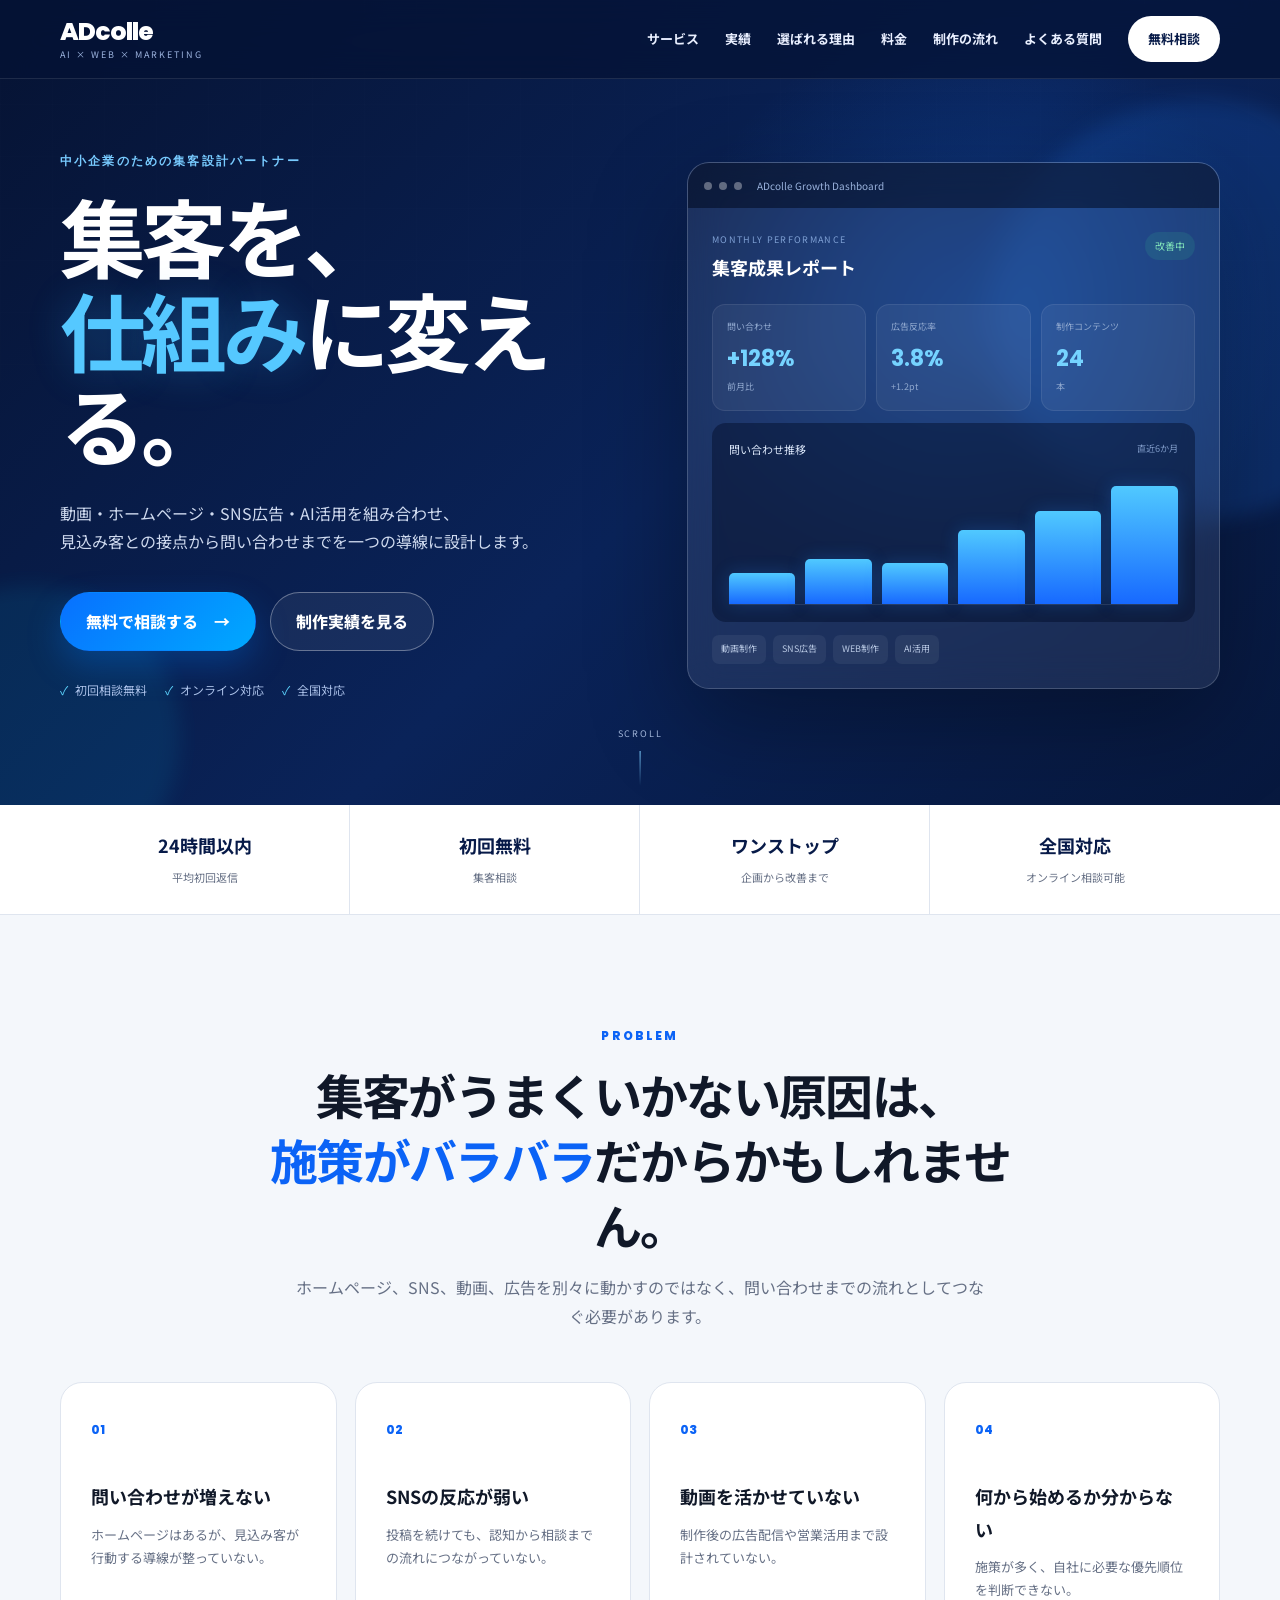
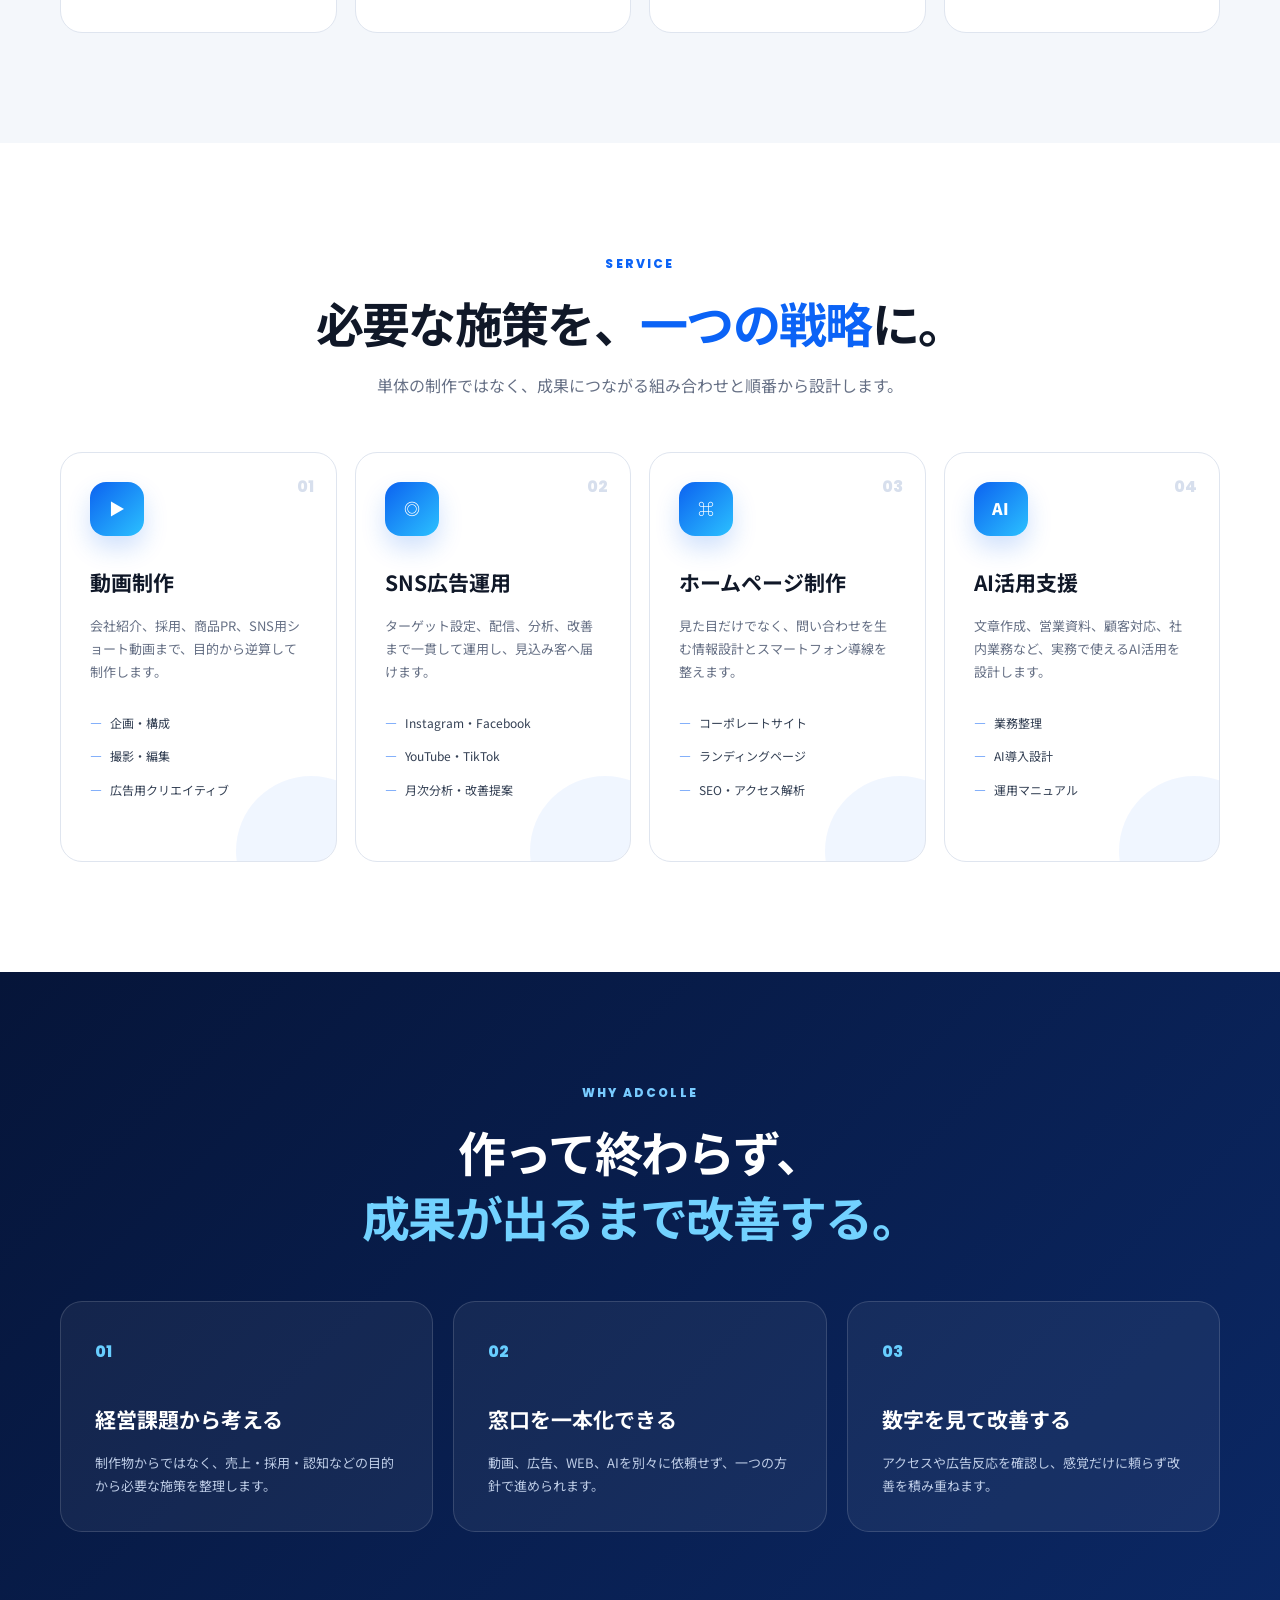
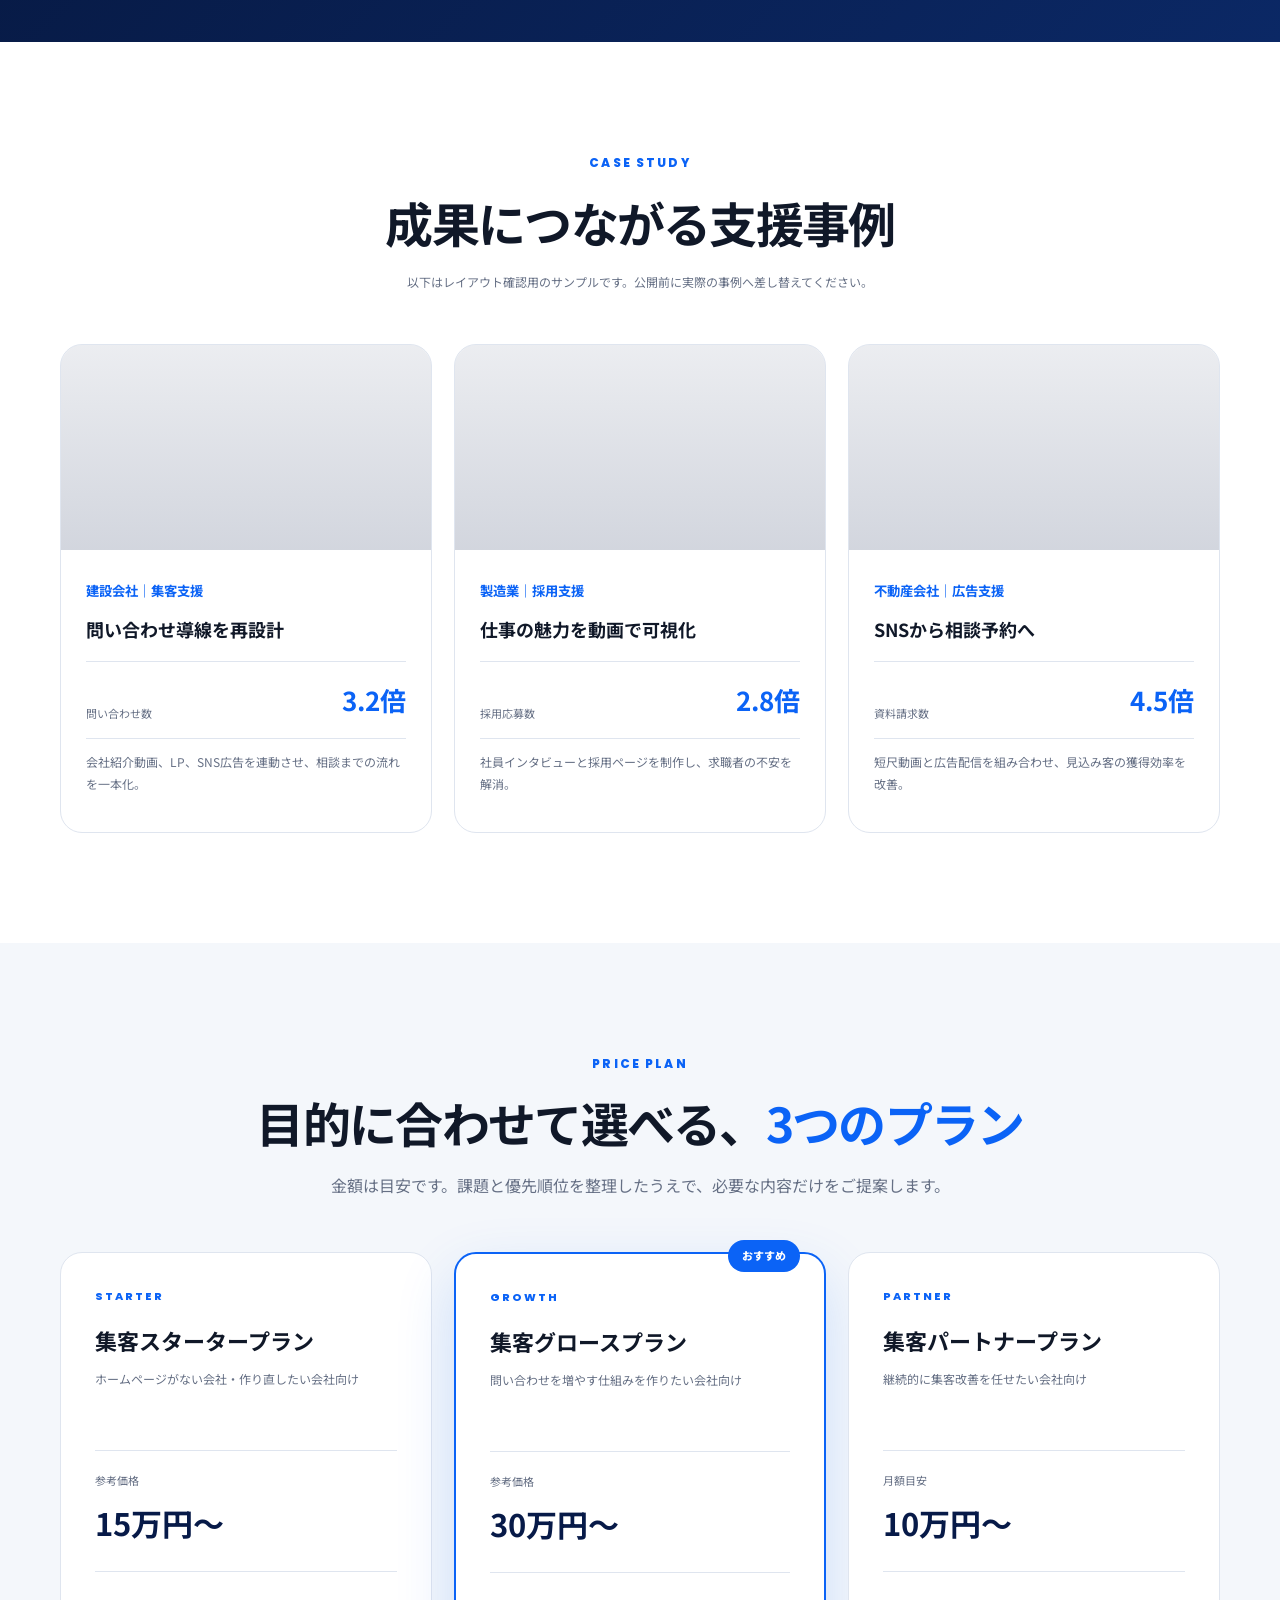
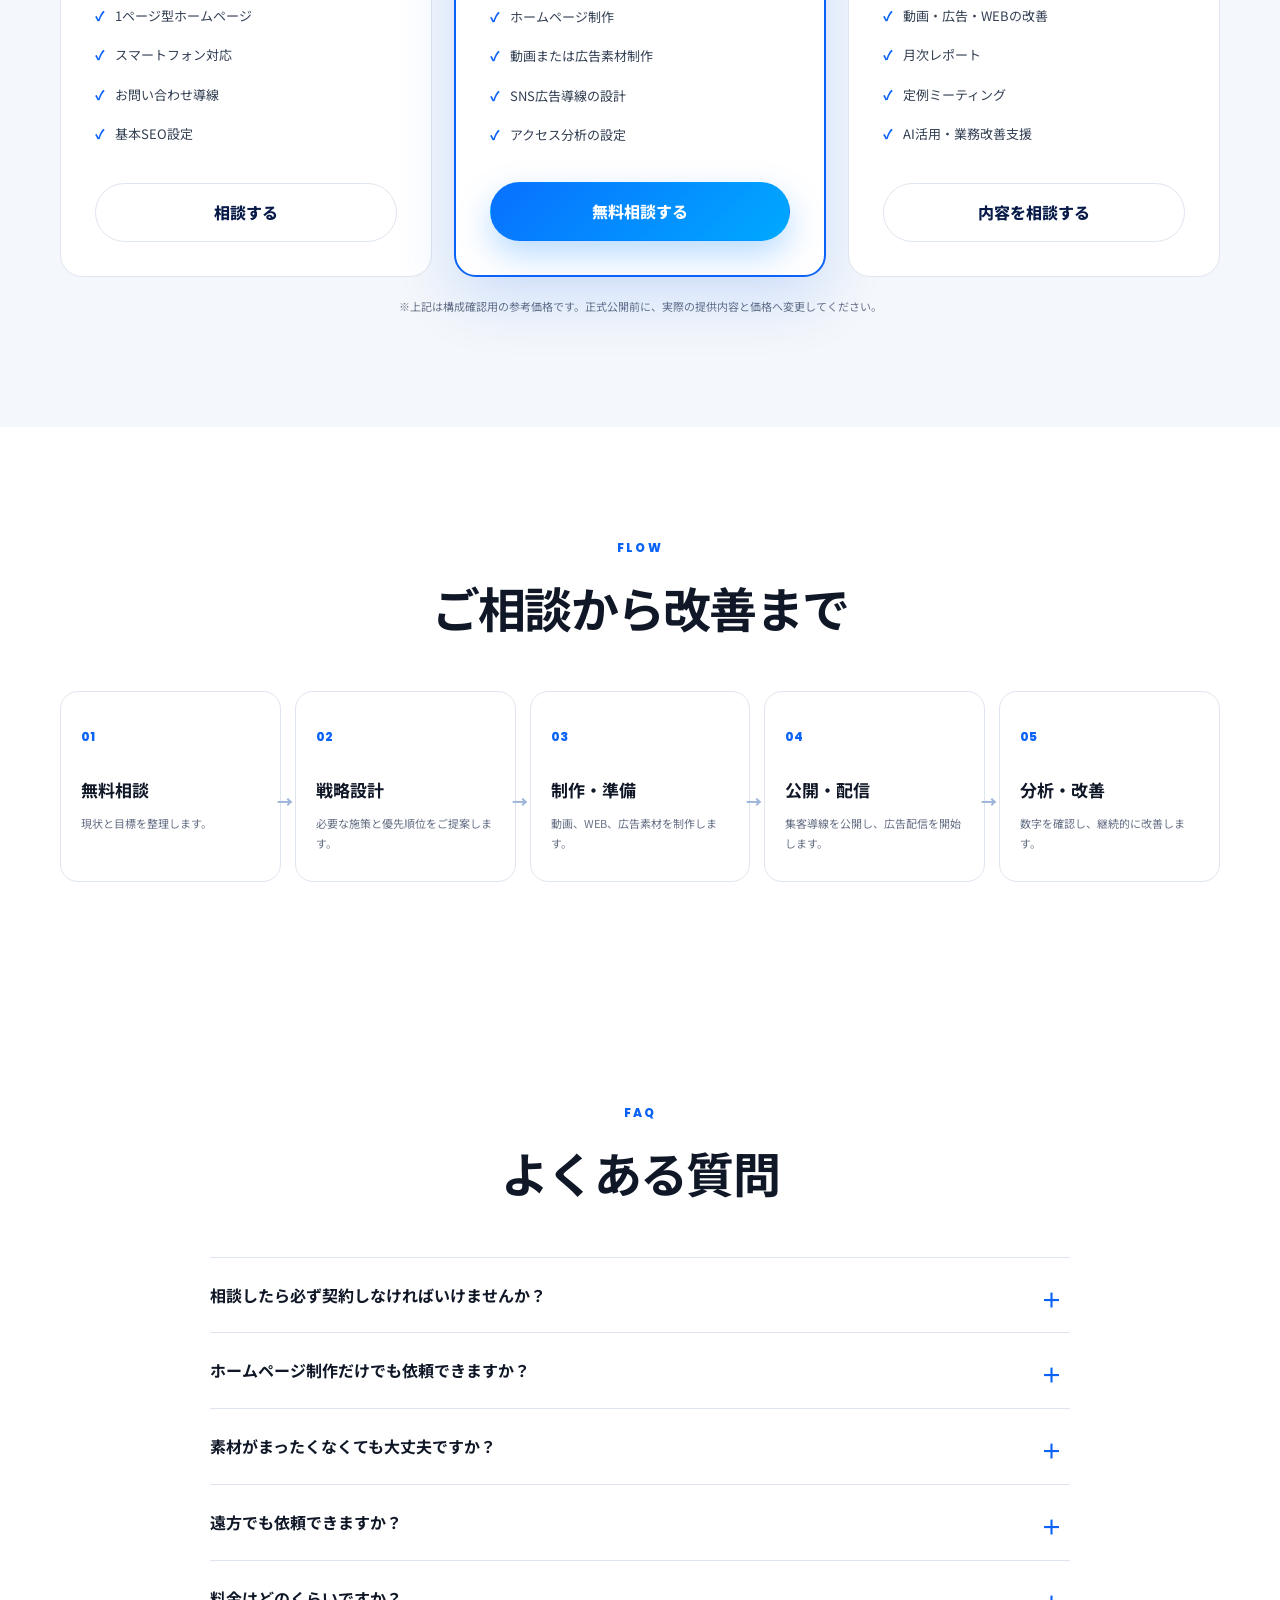
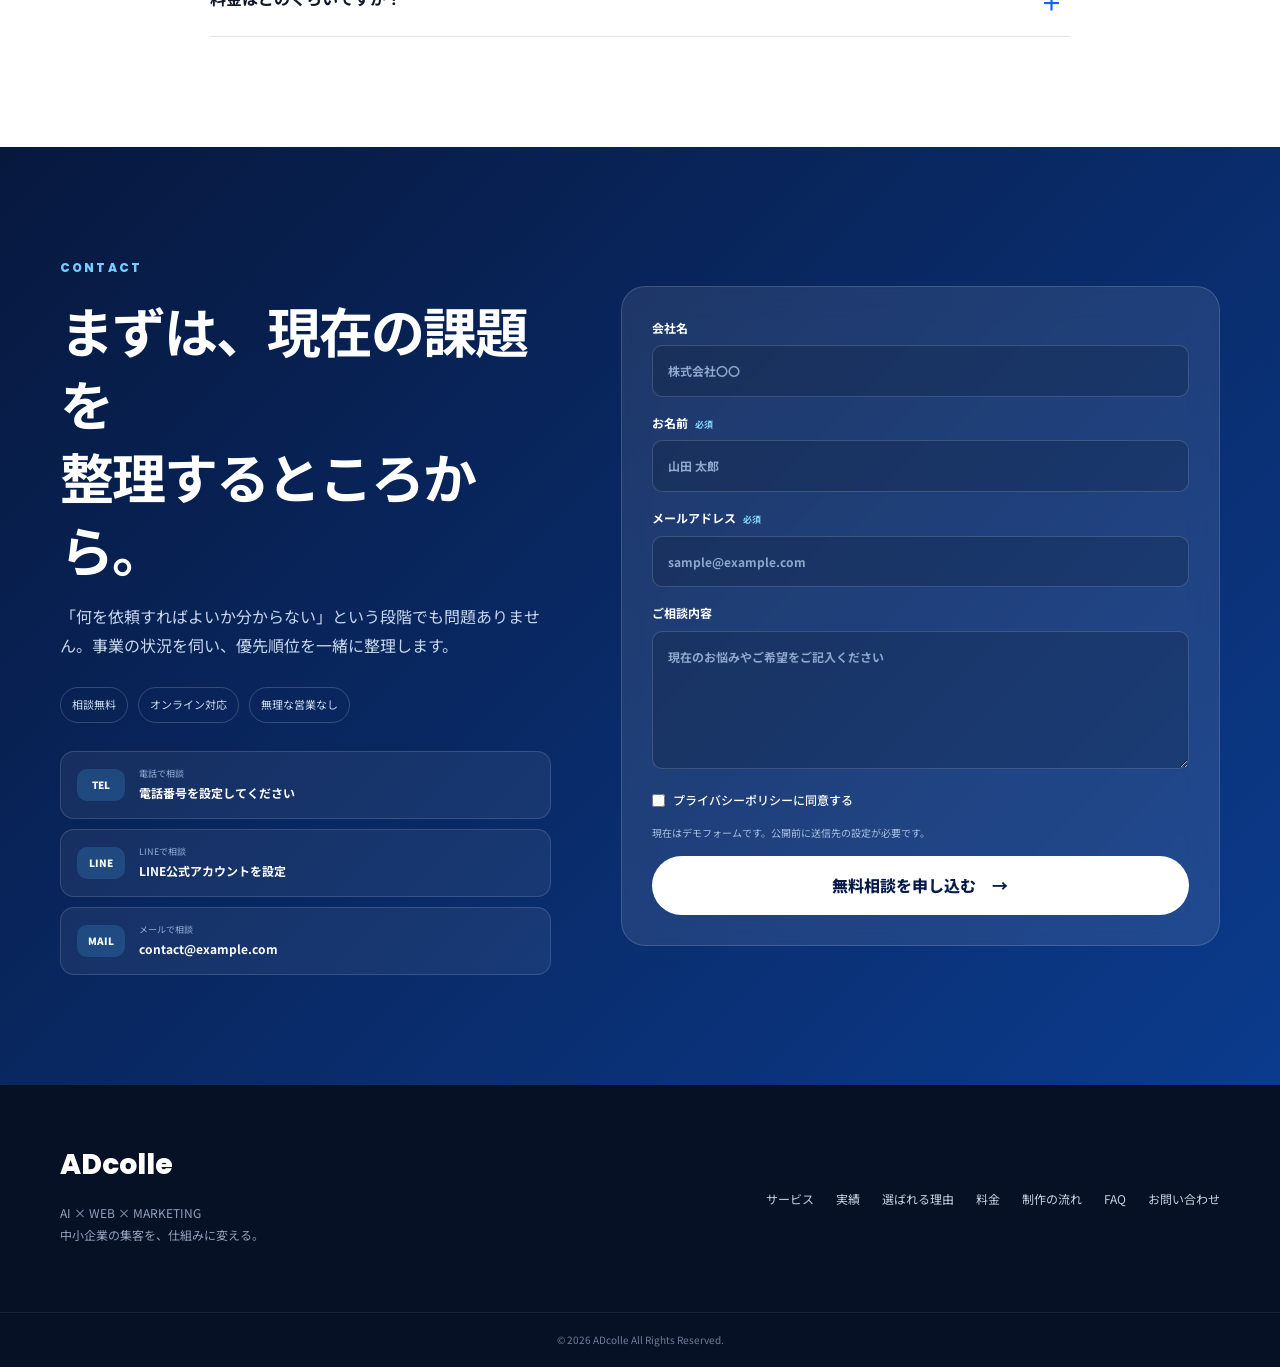
==== commit 14b692c2: "Add pricing contact options and SEO" ====
--- a/index.html
+++ b/index.html
@@ -18,6 +18,24 @@
   <link rel="preconnect" href="https://fonts.gstatic.com" crossorigin>
   <link href="https://fonts.googleapis.com/css2?family=Noto+Sans+JP:wght@400;500;600;700;800;900&family=Poppins:wght@600;700;800&display=swap" rel="stylesheet">
   <link rel="stylesheet" href="css/style.css">
+
+  <script type="application/ld+json">
+  {
+    "@context": "https://schema.org",
+    "@type": "ProfessionalService",
+    "name": "ADcolle",
+    "url": "https://fujimotono.github.io/adcolle/",
+    "description": "動画・ホームページ・SNS広告・AI活用を組み合わせ、中小企業の集客を仕組み化します。",
+    "areaServed": "JP",
+    "serviceType": [
+      "動画制作",
+      "SNS広告運用",
+      "ホームページ制作",
+      "AI活用支援"
+    ]
+  }
+  </script>
+
 </head>
 <body>
   <a class="skip-link" href="#main-content">本文へ移動</a>
@@ -37,6 +55,7 @@
         <a href="#services">サービス</a>
         <a href="#works">実績</a>
         <a href="#strengths">選ばれる理由</a>
+        <a href="#pricing">料金</a>
         <a href="#flow">制作の流れ</a>
         <a href="#faq">よくある質問</a>
         <a class="nav-cta" href="#contact">無料相談</a>
@@ -197,7 +216,66 @@
       </div>
     </section>
 
-    <section class="section section-soft" id="flow">
+
+    <section class="section section-soft" id="pricing">
+      <div class="container">
+        <div class="section-heading reveal">
+          <p class="eyebrow">PRICE PLAN</p>
+          <h2>目的に合わせて選べる、<span>3つのプラン</span></h2>
+          <p>金額は目安です。課題と優先順位を整理したうえで、必要な内容だけをご提案します。</p>
+        </div>
+
+        <div class="pricing-grid">
+          <article class="pricing-card reveal">
+            <div class="plan-label">STARTER</div>
+            <h3>集客スタータープラン</h3>
+            <p class="plan-target">ホームページがない会社・作り直したい会社向け</p>
+            <div class="price"><span>参考価格</span><strong>15万円〜</strong></div>
+            <ul>
+              <li>1ページ型ホームページ</li>
+              <li>スマートフォン対応</li>
+              <li>お問い合わせ導線</li>
+              <li>基本SEO設定</li>
+            </ul>
+            <a href="#contact" class="button button-outline full">相談する</a>
+          </article>
+
+          <article class="pricing-card featured reveal">
+            <div class="recommend">おすすめ</div>
+            <div class="plan-label">GROWTH</div>
+            <h3>集客グロースプラン</h3>
+            <p class="plan-target">問い合わせを増やす仕組みを作りたい会社向け</p>
+            <div class="price"><span>参考価格</span><strong>30万円〜</strong></div>
+            <ul>
+              <li>ホームページ制作</li>
+              <li>動画または広告素材制作</li>
+              <li>SNS広告導線の設計</li>
+              <li>アクセス分析の設定</li>
+            </ul>
+            <a href="#contact" class="button button-primary full">無料相談する</a>
+          </article>
+
+          <article class="pricing-card reveal">
+            <div class="plan-label">PARTNER</div>
+            <h3>集客パートナープラン</h3>
+            <p class="plan-target">継続的に集客改善を任せたい会社向け</p>
+            <div class="price"><span>月額目安</span><strong>10万円〜</strong></div>
+            <ul>
+              <li>動画・広告・WEBの改善</li>
+              <li>月次レポート</li>
+              <li>定例ミーティング</li>
+              <li>AI活用・業務改善支援</li>
+            </ul>
+            <a href="#contact" class="button button-outline full">内容を相談する</a>
+          </article>
+        </div>
+
+        <p class="pricing-note">※上記は構成確認用の参考価格です。正式公開前に、実際の提供内容と価格へ変更してください。</p>
+      </div>
+    </section>
+
+
+    <section class="section" id="flow">
       <div class="container">
         <div class="section-heading reveal"><p class="eyebrow">FLOW</p><h2>ご相談から改善まで</h2></div>
         <div class="flow-grid">
@@ -230,6 +308,22 @@
           <h2>まずは、現在の課題を<br>整理するところから。</h2>
           <p>「何を依頼すればよいか分からない」という段階でも問題ありません。事業の状況を伺い、優先順位を一緒に整理します。</p>
           <div class="contact-points"><span>相談無料</span><span>オンライン対応</span><span>無理な営業なし</span></div>
+
+          <div class="contact-methods">
+            <a class="contact-method" href="tel:0000000000">
+              <span class="method-icon">TEL</span>
+              <div><small>電話で相談</small><strong>電話番号を設定してください</strong></div>
+            </a>
+            <a class="contact-method" href="#">
+              <span class="method-icon">LINE</span>
+              <div><small>LINEで相談</small><strong>LINE公式アカウントを設定</strong></div>
+            </a>
+            <a class="contact-method" href="mailto:contact@example.com">
+              <span class="method-icon">MAIL</span>
+              <div><small>メールで相談</small><strong>contact@example.com</strong></div>
+            </a>
+          </div>
+
         </div>
 
         <form class="contact-form reveal" action="#" method="post" novalidate>
@@ -237,7 +331,8 @@
           <label>お名前<span>必須</span><input type="text" name="name" placeholder="山田 太郎" required></label>
           <label>メールアドレス<span>必須</span><input type="email" name="email" placeholder="sample@example.com" required></label>
           <label>ご相談内容<textarea name="message" rows="5" placeholder="現在のお悩みやご希望をご記入ください"></textarea></label>
-          <p class="form-note">現在はデモフォームです。公開前に送信先の設定が必要です。</p>
+          <label class="privacy-check"><input type="checkbox" required> プライバシーポリシーに同意する</label>
+<p class="form-note">現在はデモフォームです。公開前に送信先の設定が必要です。</p>
           <button class="button button-white full" type="submit">無料相談を申し込む <span>→</span></button>
         </form>
       </div>
@@ -247,7 +342,8 @@
   <footer class="site-footer">
     <div class="container footer-inner">
       <div><a class="footer-logo" href="#top">ADcolle</a><p>AI × WEB × MARKETING<br>中小企業の集客を、仕組みに変える。</p></div>
-      <nav aria-label="フッターナビゲーション"><a href="#services">サービス</a><a href="#works">実績</a><a href="#strengths">選ばれる理由</a><a href="#flow">制作の流れ</a><a href="#faq">FAQ</a><a href="#contact">お問い合わせ</a></nav>
+      <nav aria-label="フッターナビゲーション"><a href="#services">サービス</a><a href="#works">実績</a><a href="#strengths">選ばれる理由</a><a href="#pricing">料金</a>
+        <a href="#flow">制作の流れ</a><a href="#faq">FAQ</a><a href="#contact">お問い合わせ</a></nav>
     </div>
     <div class="copyright">© <span id="current-year"></span> ADcolle All Rights Reserved.</div>
   </footer>
--- a/css/style.css
+++ b/css/style.css
@@ -256,3 +256,158 @@
   *,*::before,*::after { animation-duration:.01ms!important; transition-duration:.01ms!important; }
   .reveal { opacity:1; transform:none; }
 }
+
+/* ===== Ver.4 additions ===== */
+.pricing-grid {
+  display: grid;
+  grid-template-columns: repeat(3, 1fr);
+  gap: 22px;
+  align-items: stretch;
+}
+.pricing-card {
+  position: relative;
+  display: flex;
+  flex-direction: column;
+  padding: 34px;
+  border: 1px solid var(--line);
+  border-radius: var(--radius);
+  background: #fff;
+  transition: .3s;
+}
+.pricing-card:hover {
+  transform: translateY(-6px);
+  box-shadow: var(--shadow);
+}
+.pricing-card.featured {
+  border: 2px solid var(--blue);
+  box-shadow: 0 22px 60px rgba(11, 99, 246, .16);
+}
+.recommend {
+  position: absolute;
+  top: -14px;
+  right: 24px;
+  padding: 6px 14px;
+  border-radius: 999px;
+  color: #fff;
+  background: var(--blue);
+  font-size: 11px;
+  font-weight: 800;
+}
+.plan-label {
+  color: var(--blue);
+  font-family: Poppins, sans-serif;
+  font-size: 11px;
+  font-weight: 800;
+  letter-spacing: .18em;
+}
+.pricing-card h3 {
+  margin: 14px 0 8px;
+  font-size: 22px;
+}
+.plan-target {
+  min-height: 58px;
+  margin: 0;
+  color: var(--muted);
+  font-size: 12px;
+}
+.price {
+  margin: 24px 0;
+  padding: 20px 0;
+  border-block: 1px solid var(--line);
+}
+.price span {
+  display: block;
+  color: var(--muted);
+  font-size: 11px;
+}
+.price strong {
+  display: block;
+  margin-top: 4px;
+  color: var(--navy);
+  font-size: 31px;
+}
+.pricing-card ul {
+  flex: 1;
+  list-style: none;
+  margin: 0 0 28px;
+  padding: 0;
+}
+.pricing-card li {
+  padding: 8px 0;
+  color: #344054;
+  font-size: 13px;
+}
+.pricing-card li::before {
+  content: "✓";
+  margin-right: 10px;
+  color: var(--blue);
+  font-weight: 900;
+}
+.button-outline {
+  color: var(--navy);
+  border-color: var(--line);
+  background: #fff;
+}
+.pricing-note {
+  margin: 20px 0 0;
+  color: var(--muted);
+  text-align: center;
+  font-size: 11px;
+}
+
+.contact-methods {
+  display: grid;
+  gap: 10px;
+  margin-top: 28px;
+}
+.contact-method {
+  display: flex;
+  align-items: center;
+  gap: 14px;
+  padding: 14px 16px;
+  border: 1px solid rgba(255,255,255,.14);
+  border-radius: 14px;
+  background: rgba(255,255,255,.06);
+  transition: .25s;
+}
+.contact-method:hover {
+  transform: translateX(4px);
+  background: rgba(255,255,255,.1);
+}
+.method-icon {
+  min-width: 48px;
+  padding: 7px 5px;
+  border-radius: 10px;
+  color: #fff;
+  background: rgba(72,190,255,.18);
+  text-align: center;
+  font-size: 10px;
+  font-weight: 900;
+}
+.contact-method small,
+.contact-method strong {
+  display: block;
+}
+.contact-method small {
+  color: #91add4;
+  font-size: 9px;
+}
+.contact-method strong {
+  color: #fff;
+  font-size: 12px;
+}
+.privacy-check {
+  display: flex !important;
+  align-items: center;
+  gap: 8px;
+  font-weight: 500 !important;
+}
+.privacy-check input {
+  width: auto !important;
+  margin: 0 !important;
+}
+
+@media (max-width: 900px) {
+  .pricing-grid { grid-template-columns: 1fr; }
+  .plan-target { min-height: auto; }
+}
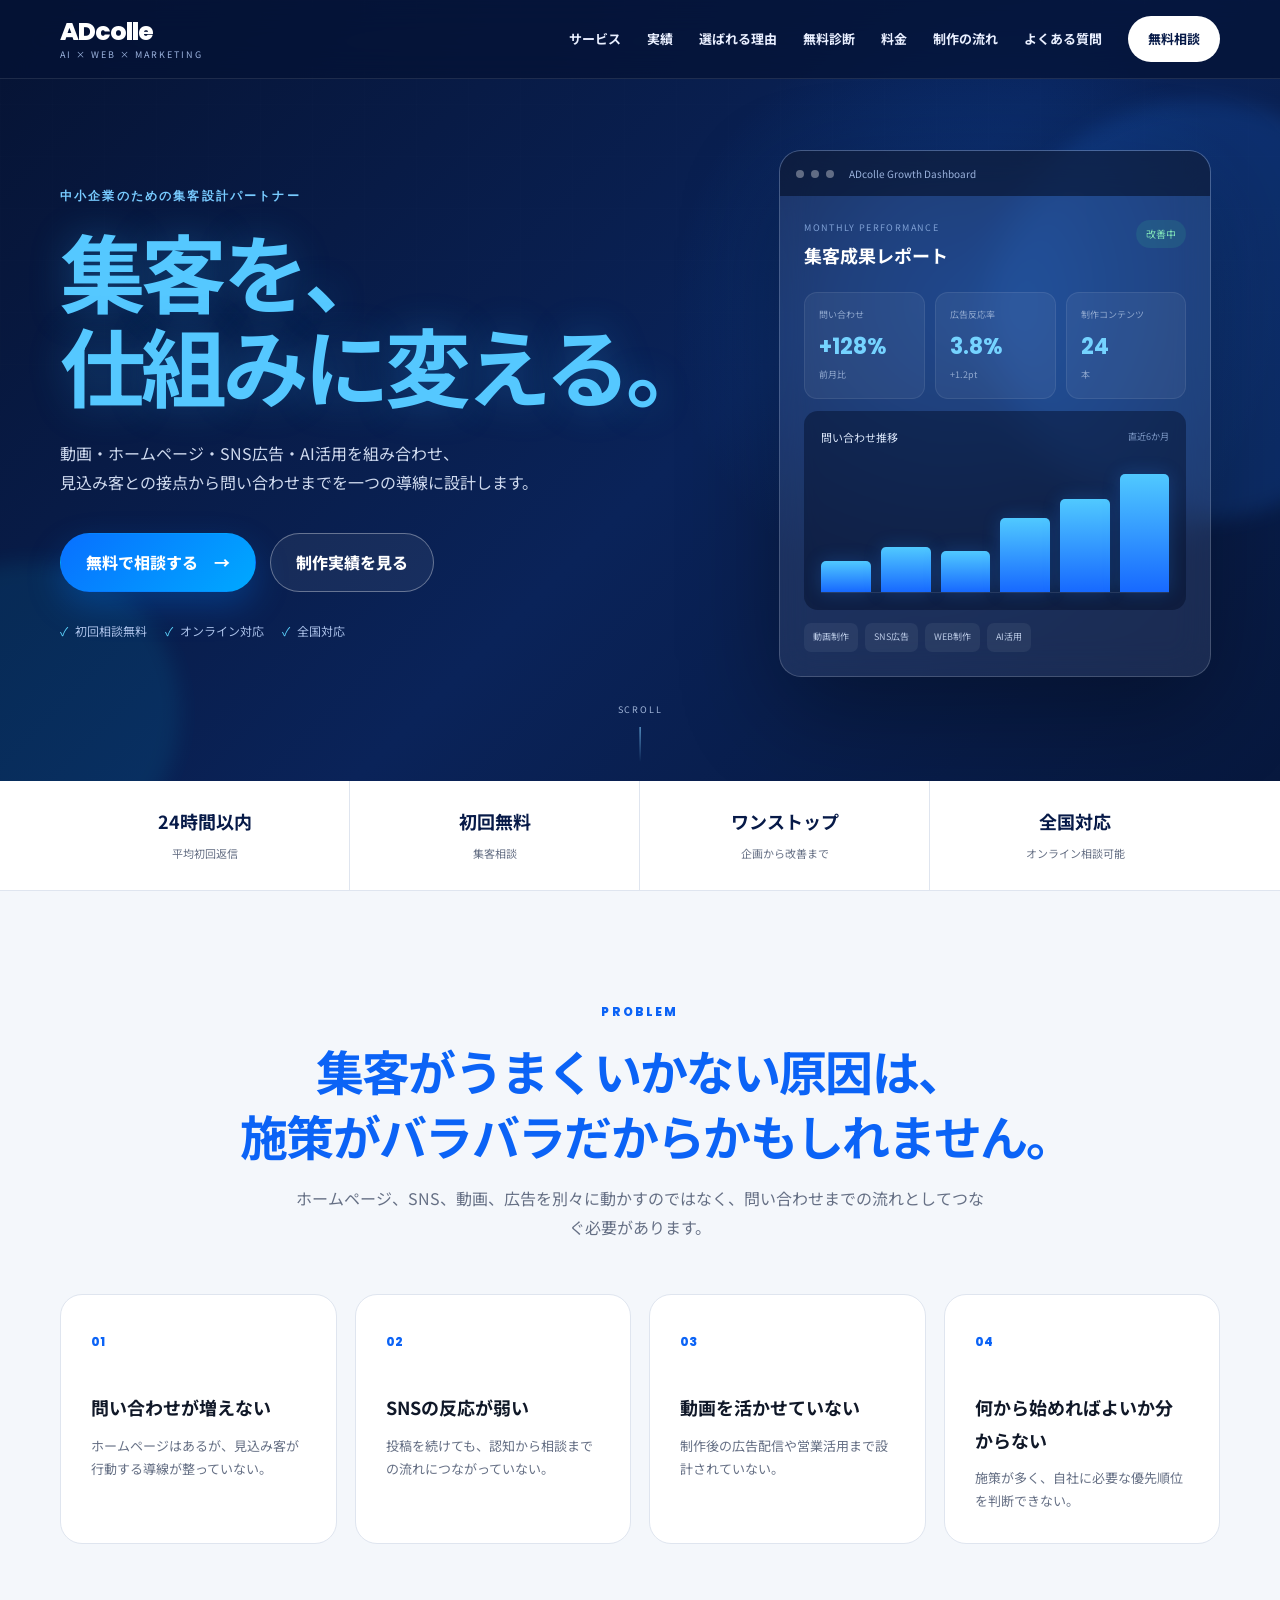
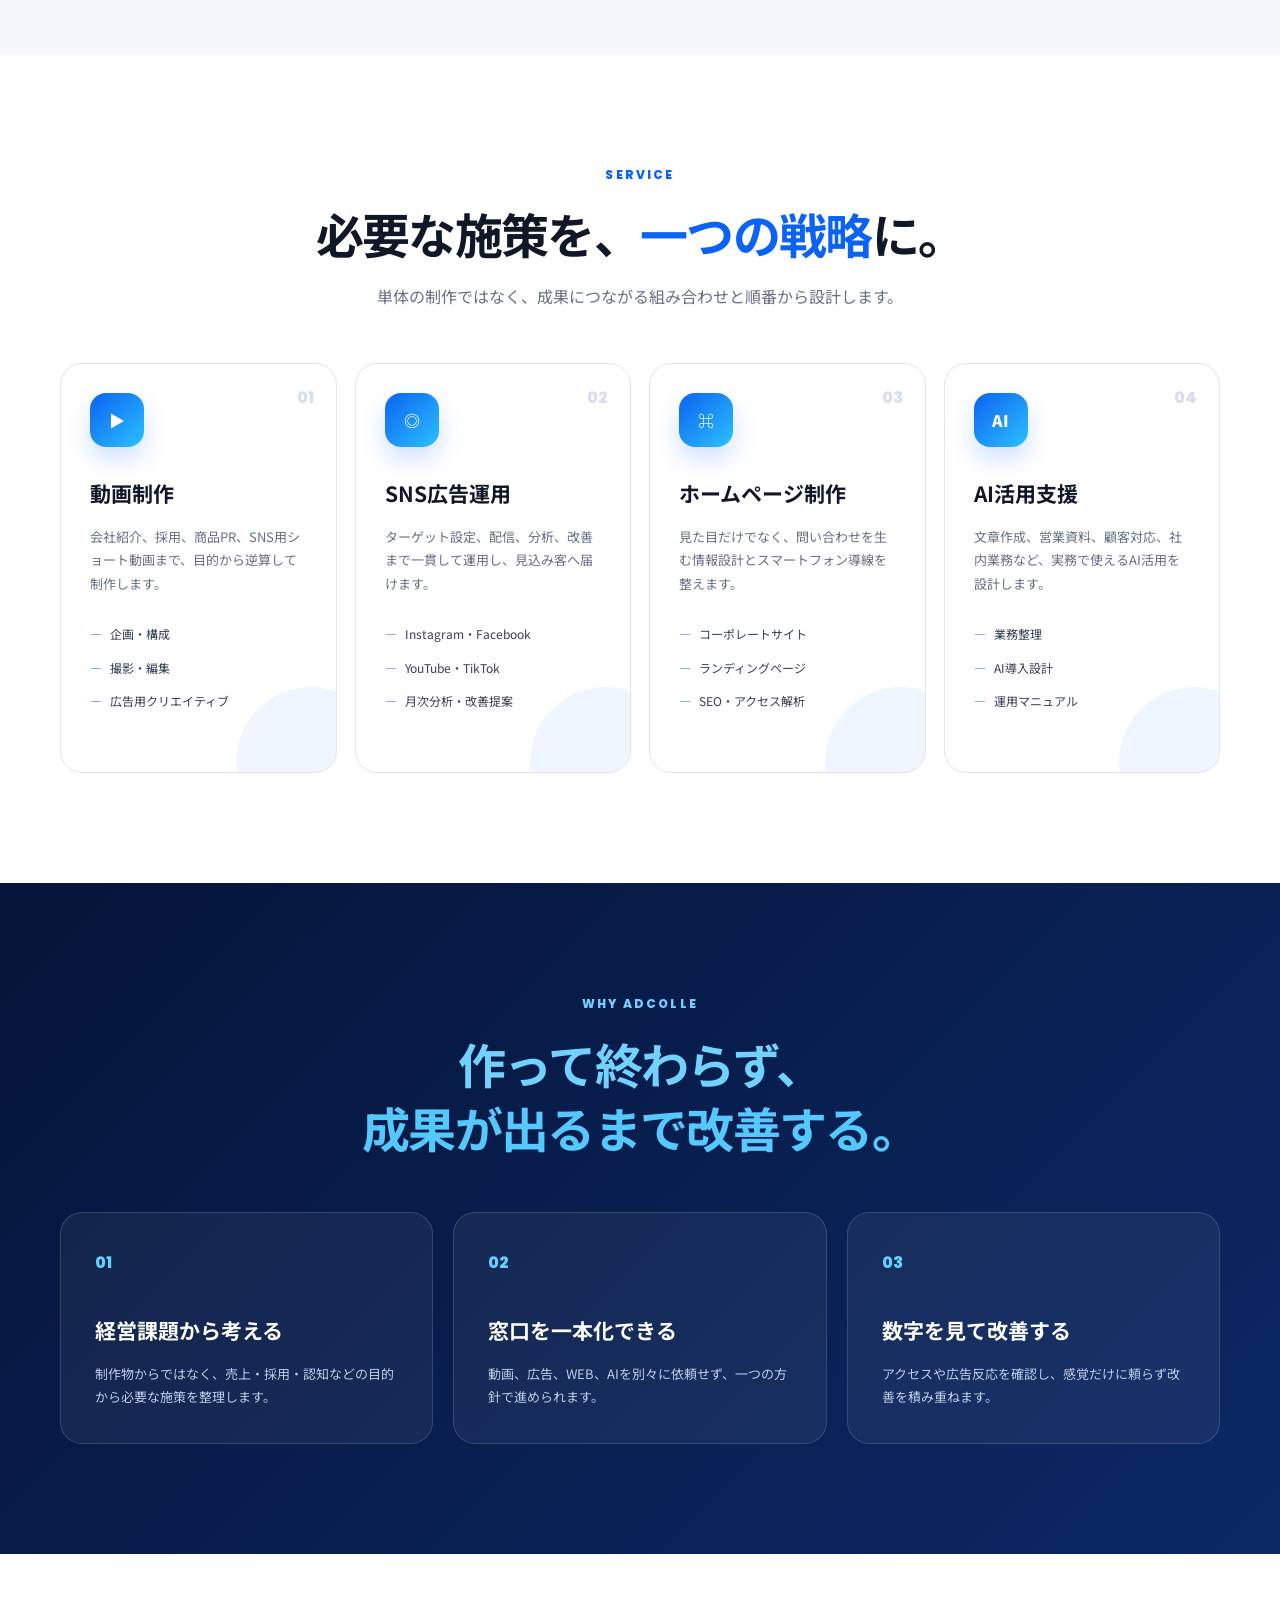
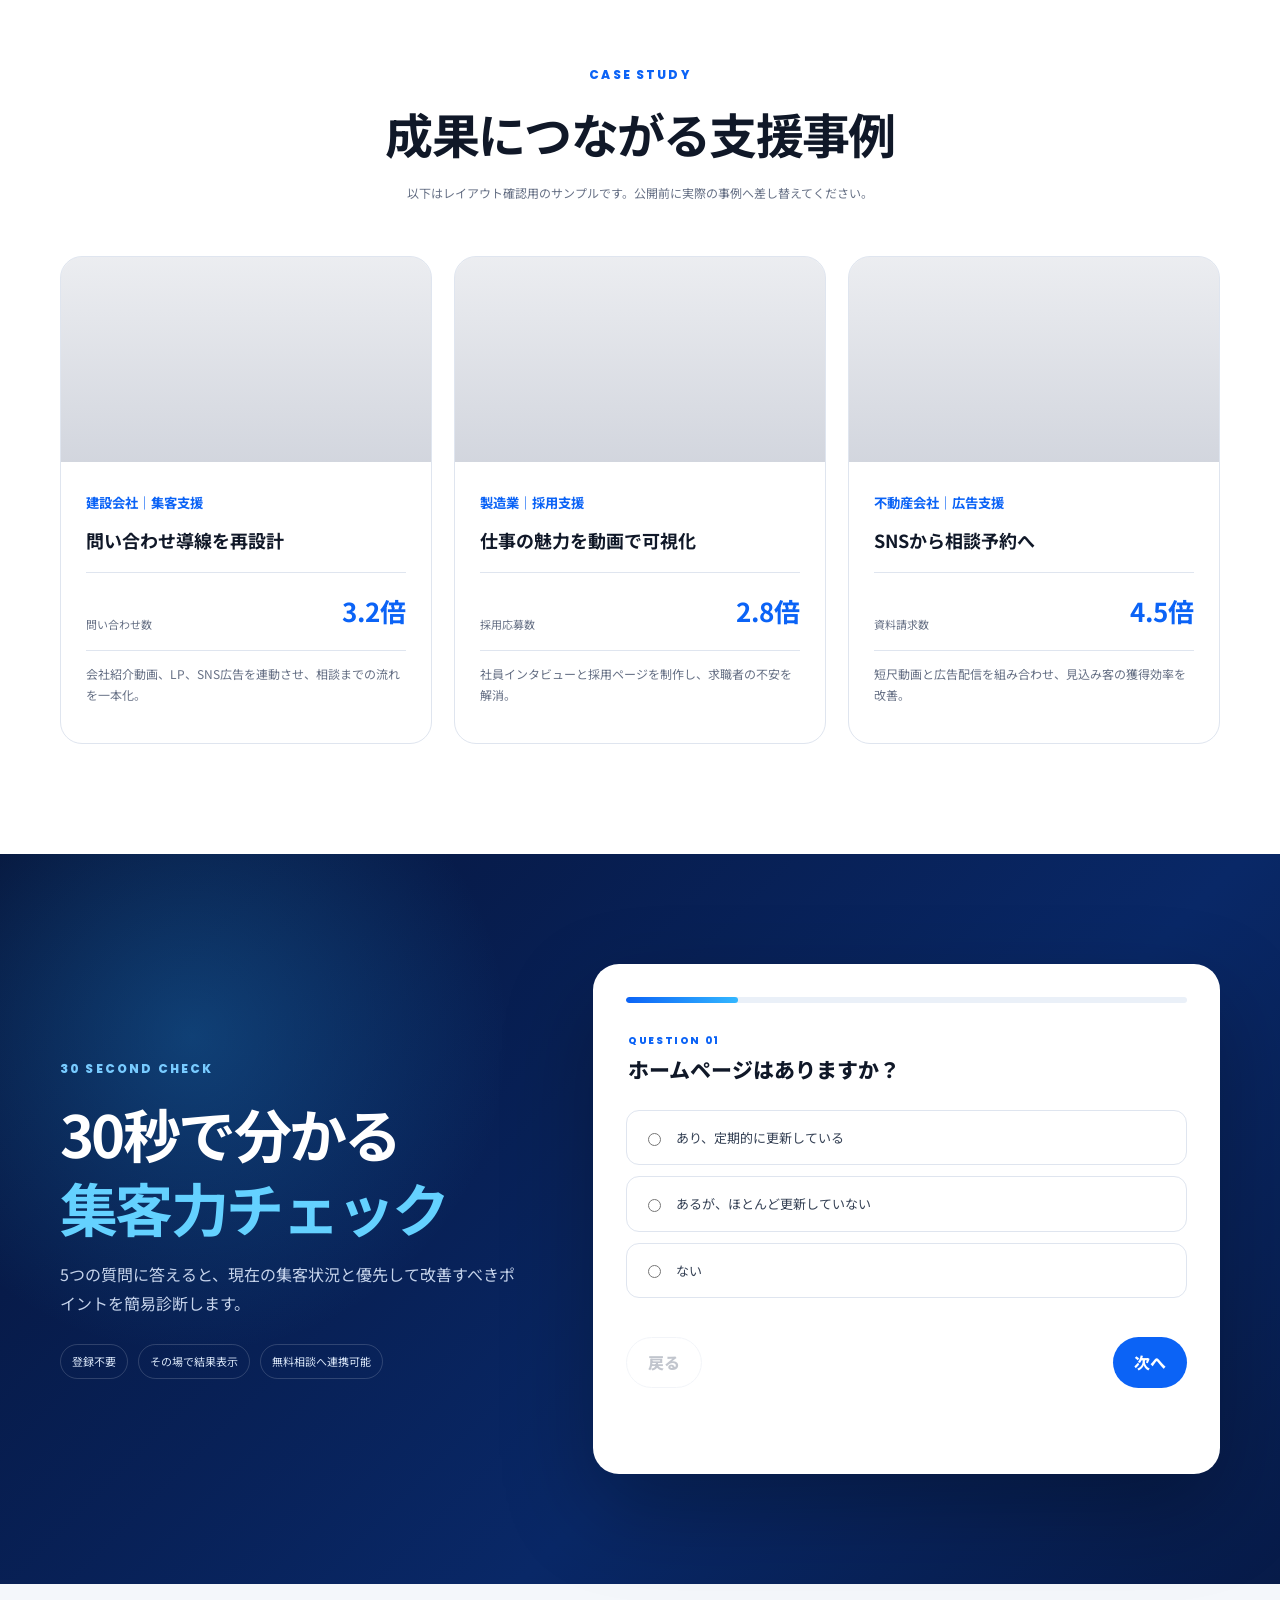
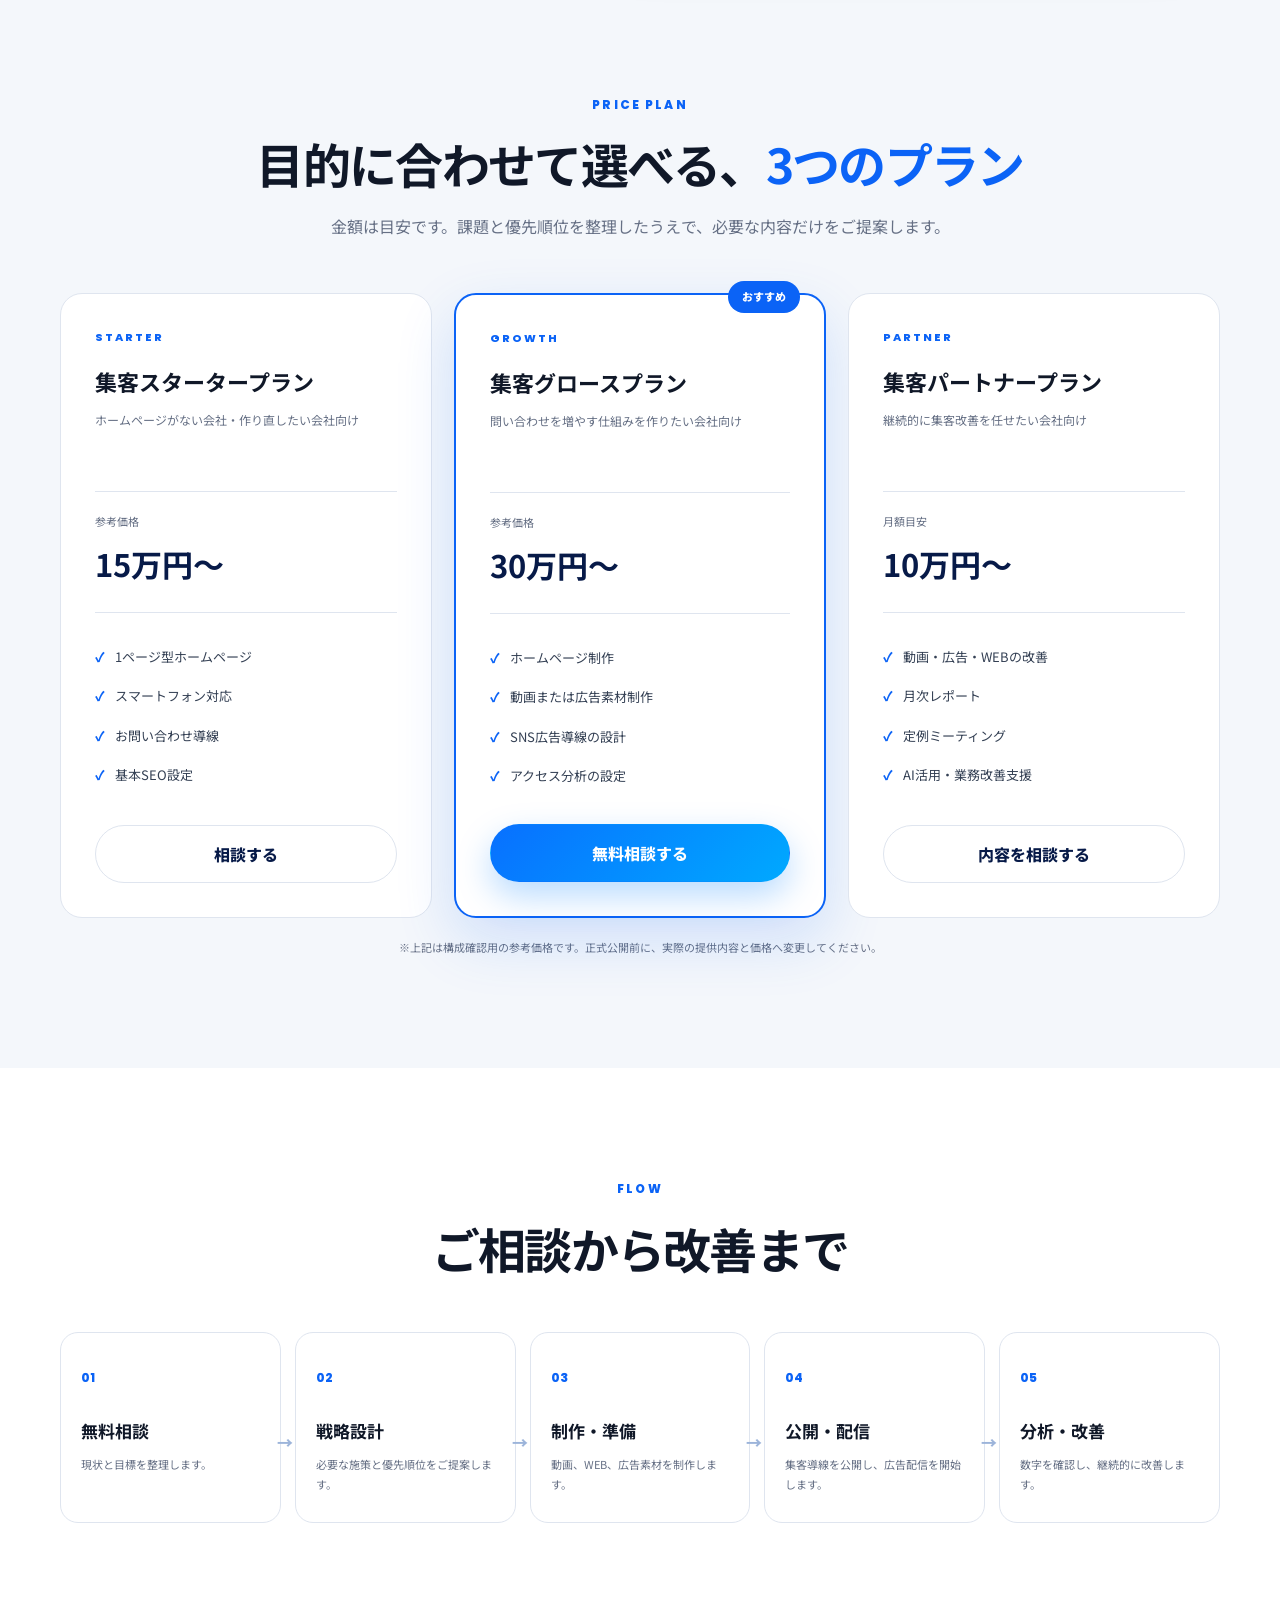
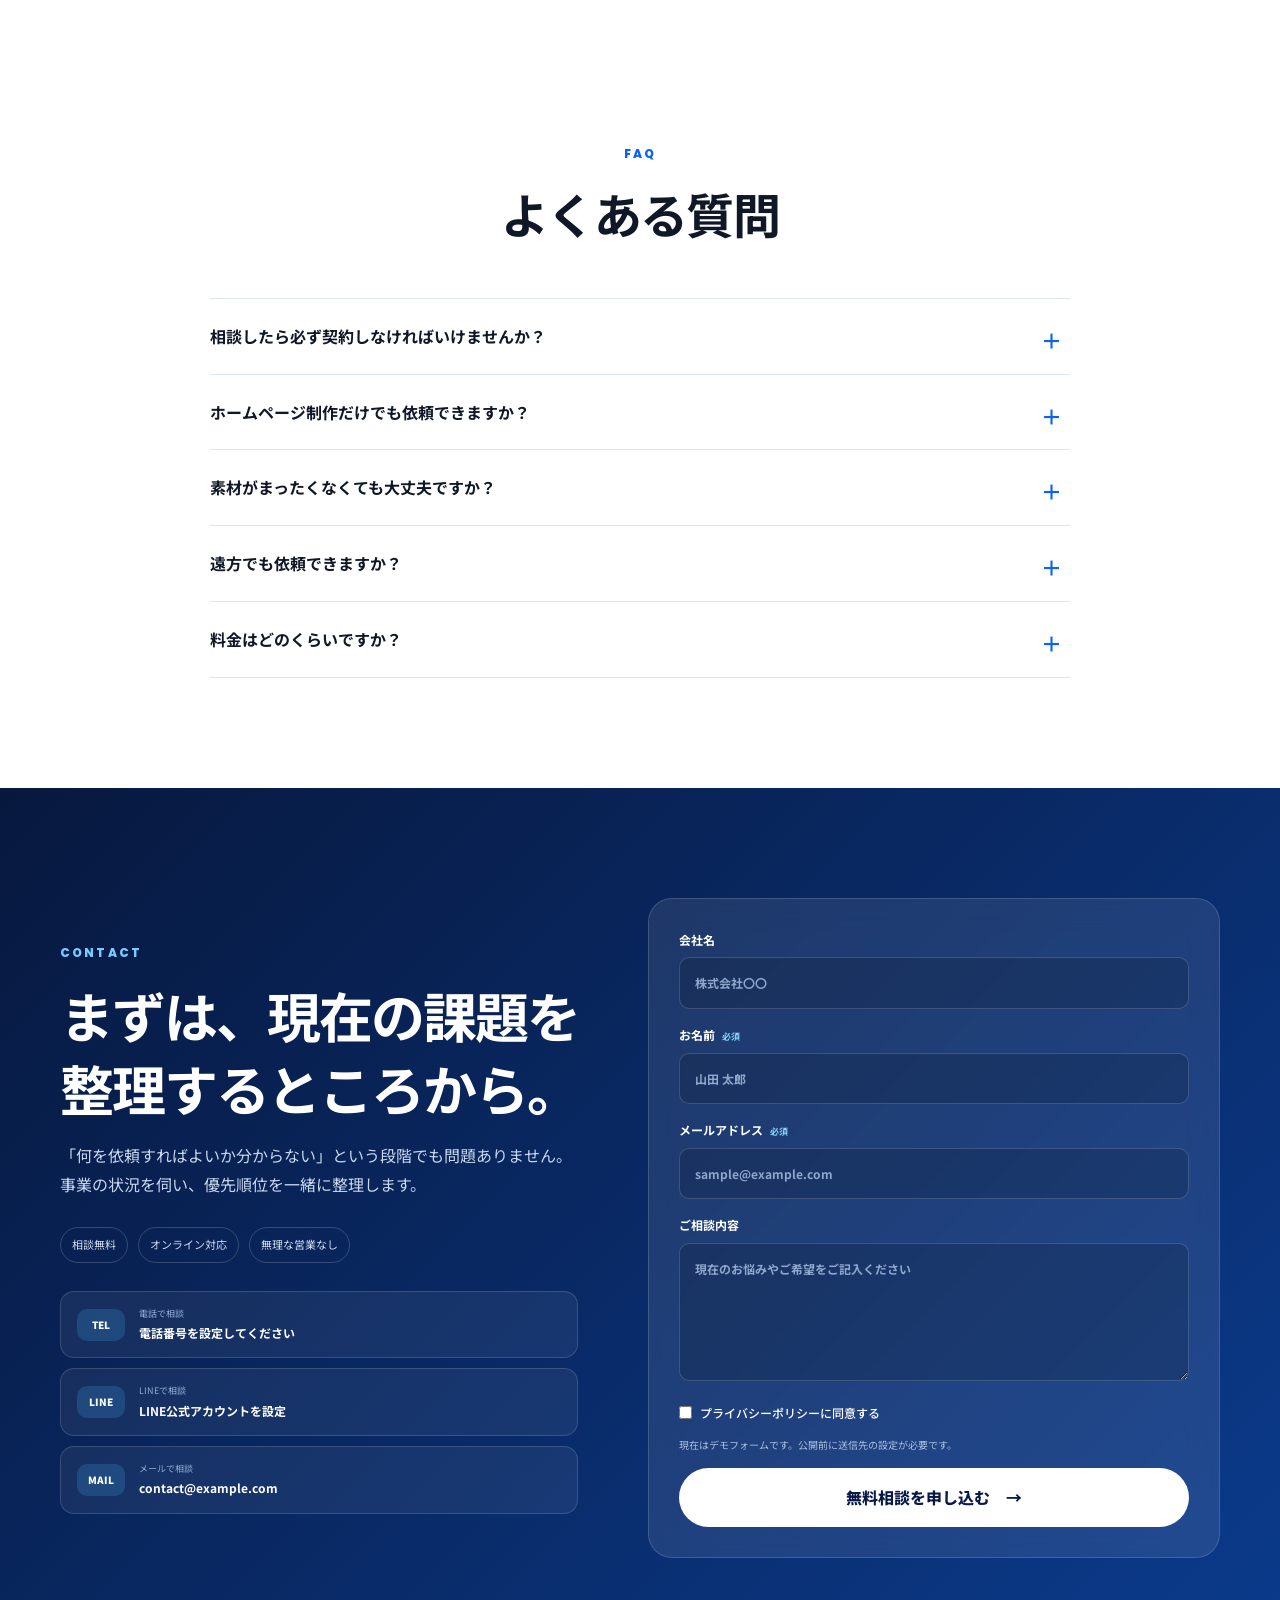
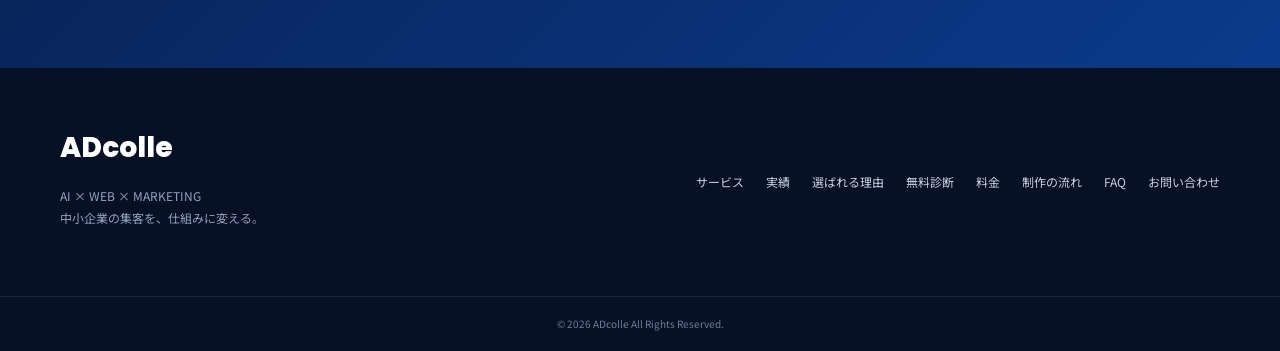
==== commit 6ea5f0a8: "Improve responsive typography and line breaks" ====
--- a/index.html
+++ b/index.html
@@ -55,6 +55,7 @@
         <a href="#services">サービス</a>
         <a href="#works">実績</a>
         <a href="#strengths">選ばれる理由</a>
+        <a href="#diagnosis">無料診断</a>
         <a href="#pricing">料金</a>
         <a href="#flow">制作の流れ</a>
         <a href="#faq">よくある質問</a>
@@ -70,7 +71,10 @@
       <div class="container hero-grid">
         <div class="hero-copy reveal">
           <p class="eyebrow light">中小企業のための集客設計パートナー</p>
-          <h1>集客を、<br><span>仕組み</span>に変える。</h1>
+          <h1 class="hero-title">
+            <span class="title-line">集客を、</span>
+            <span class="title-line"><em>仕組み</em>に変える。</span>
+          </h1>
           <p class="hero-text">
             動画・ホームページ・SNS広告・AI活用を組み合わせ、<br class="desktop-only">
             見込み客との接点から問い合わせまでを一つの導線に設計します。
@@ -141,7 +145,10 @@
       <div class="container">
         <div class="section-heading reveal">
           <p class="eyebrow">PROBLEM</p>
-          <h2>集客がうまくいかない原因は、<br><span>施策がバラバラ</span>だからかもしれません。</h2>
+          <h2 class="problem-title">
+            <span class="heading-line">集客がうまくいかない原因は、</span>
+            <span class="heading-line"><em>施策がバラバラ</em>だからかもしれません。</span>
+          </h2>
           <p>ホームページ、SNS、動画、広告を別々に動かすのではなく、問い合わせまでの流れとしてつなぐ必要があります。</p>
         </div>
 
@@ -149,7 +156,7 @@
           <article class="problem-card reveal"><span>01</span><h3>問い合わせが増えない</h3><p>ホームページはあるが、見込み客が行動する導線が整っていない。</p></article>
           <article class="problem-card reveal"><span>02</span><h3>SNSの反応が弱い</h3><p>投稿を続けても、認知から相談までの流れにつながっていない。</p></article>
           <article class="problem-card reveal"><span>03</span><h3>動画を活かせていない</h3><p>制作後の広告配信や営業活用まで設計されていない。</p></article>
-          <article class="problem-card reveal"><span>04</span><h3>何から始めるか分からない</h3><p>施策が多く、自社に必要な優先順位を判断できない。</p></article>
+          <article class="problem-card reveal"><span>04</span><h3>何から始めれば<br class="mobile-break">よいか分からない</h3><p>施策が多く、自社に必要な優先順位を判断できない。</p></article>
         </div>
       </div>
     </section>
@@ -191,7 +198,10 @@
       <div class="container">
         <div class="section-heading reveal light-heading">
           <p class="eyebrow light">WHY ADCOLLE</p>
-          <h2>作って終わらず、<br><span>成果が出るまで改善する。</span></h2>
+          <h2 class="strength-title">
+            <span class="heading-line">作って終わらず、</span>
+            <span class="heading-line"><em>成果が出るまで改善する。</em></span>
+          </h2>
         </div>
         <div class="strength-grid">
           <article class="strength-card reveal"><span>01</span><h3>経営課題から考える</h3><p>制作物からではなく、売上・採用・認知などの目的から必要な施策を整理します。</p></article>
@@ -212,6 +222,84 @@
           <article class="work-card reveal"><div class="work-image construction"></div><div class="work-body"><small>建設会社｜集客支援</small><h3>問い合わせ導線を再設計</h3><div class="result"><span>問い合わせ数</span><strong>3.2倍</strong></div><p>会社紹介動画、LP、SNS広告を連動させ、相談までの流れを一本化。</p></div></article>
           <article class="work-card reveal"><div class="work-image manufacturing"></div><div class="work-body"><small>製造業｜採用支援</small><h3>仕事の魅力を動画で可視化</h3><div class="result"><span>採用応募数</span><strong>2.8倍</strong></div><p>社員インタビューと採用ページを制作し、求職者の不安を解消。</p></div></article>
           <article class="work-card reveal"><div class="work-image realestate"></div><div class="work-body"><small>不動産会社｜広告支援</small><h3>SNSから相談予約へ</h3><div class="result"><span>資料請求数</span><strong>4.5倍</strong></div><p>短尺動画と広告配信を組み合わせ、見込み客の獲得効率を改善。</p></div></article>
+        </div>
+      </div>
+    </section>
+
+
+
+    <section class="diagnosis-section" id="diagnosis">
+      <div class="container diagnosis-shell reveal">
+        <div class="diagnosis-intro">
+          <p class="eyebrow light">30 SECOND CHECK</p>
+          <h2>30秒で分かる<br><span>集客力チェック</span></h2>
+          <p>5つの質問に答えると、現在の集客状況と優先して改善すべきポイントを簡易診断します。</p>
+          <ul>
+            <li>登録不要</li>
+            <li>その場で結果表示</li>
+            <li>無料相談へ連携可能</li>
+          </ul>
+        </div>
+
+        <div class="diagnosis-card">
+          <div class="diagnosis-progress" aria-hidden="true">
+            <span class="diagnosis-progress-bar"></span>
+          </div>
+
+          <form id="diagnosis-form">
+            <fieldset class="diagnosis-step active" data-step="1">
+              <legend><small>QUESTION 01</small>ホームページはありますか？</legend>
+              <label><input type="radio" name="q1" value="20"> あり、定期的に更新している</label>
+              <label><input type="radio" name="q1" value="10"> あるが、ほとんど更新していない</label>
+              <label><input type="radio" name="q1" value="0"> ない</label>
+            </fieldset>
+
+            <fieldset class="diagnosis-step" data-step="2">
+              <legend><small>QUESTION 02</small>SNSを集客に活用していますか？</legend>
+              <label><input type="radio" name="q2" value="20"> 継続運用し、問い合わせにつながっている</label>
+              <label><input type="radio" name="q2" value="10"> 更新しているが成果は分からない</label>
+              <label><input type="radio" name="q2" value="0"> 活用していない</label>
+            </fieldset>
+
+            <fieldset class="diagnosis-step" data-step="3">
+              <legend><small>QUESTION 03</small>動画を営業や広告に使っていますか？</legend>
+              <label><input type="radio" name="q3" value="20"> 継続的に活用している</label>
+              <label><input type="radio" name="q3" value="10"> 一部で使っている</label>
+              <label><input type="radio" name="q3" value="0"> 使っていない</label>
+            </fieldset>
+
+            <fieldset class="diagnosis-step" data-step="4">
+              <legend><small>QUESTION 04</small>広告やアクセス数を分析していますか？</legend>
+              <label><input type="radio" name="q4" value="20"> 毎月確認して改善している</label>
+              <label><input type="radio" name="q4" value="10"> 数字は見られるが改善していない</label>
+              <label><input type="radio" name="q4" value="0"> 分析していない</label>
+            </fieldset>
+
+            <fieldset class="diagnosis-step" data-step="5">
+              <legend><small>QUESTION 05</small>問い合わせ後の対応を仕組み化していますか？</legend>
+              <label><input type="radio" name="q5" value="20"> 顧客管理と追客の流れが決まっている</label>
+              <label><input type="radio" name="q5" value="10"> 担当者ごとに対応している</label>
+              <label><input type="radio" name="q5" value="0"> 特に決めていない</label>
+            </fieldset>
+
+            <div class="diagnosis-controls">
+              <button class="diagnosis-back" type="button" disabled>戻る</button>
+              <button class="diagnosis-next" type="button">次へ</button>
+            </div>
+          </form>
+
+          <div class="diagnosis-result" hidden aria-live="polite">
+            <p class="result-label">現在の集客力</p>
+            <div class="score-circle"><strong id="diagnosis-score">0</strong><span>点</span></div>
+            <h3 id="diagnosis-title">診断結果</h3>
+            <p id="diagnosis-message"></p>
+            <div class="diagnosis-advice">
+              <strong>優先して見直す項目</strong>
+              <ul id="diagnosis-advice-list"></ul>
+            </div>
+            <a href="#contact" class="button button-primary full">結果をもとに無料相談する</a>
+            <button class="diagnosis-retry" type="button">もう一度診断する</button>
+          </div>
         </div>
       </div>
     </section>
@@ -305,7 +393,10 @@
       <div class="container contact-grid">
         <div class="contact-copy reveal">
           <p class="eyebrow light">CONTACT</p>
-          <h2>まずは、現在の課題を<br>整理するところから。</h2>
+          <h2 class="contact-title">
+            <span class="heading-line">まずは、現在の課題を</span>
+            <span class="heading-line">整理するところから。</span>
+          </h2>
           <p>「何を依頼すればよいか分からない」という段階でも問題ありません。事業の状況を伺い、優先順位を一緒に整理します。</p>
           <div class="contact-points"><span>相談無料</span><span>オンライン対応</span><span>無理な営業なし</span></div>
 
@@ -342,7 +433,7 @@
   <footer class="site-footer">
     <div class="container footer-inner">
       <div><a class="footer-logo" href="#top">ADcolle</a><p>AI × WEB × MARKETING<br>中小企業の集客を、仕組みに変える。</p></div>
-      <nav aria-label="フッターナビゲーション"><a href="#services">サービス</a><a href="#works">実績</a><a href="#strengths">選ばれる理由</a><a href="#pricing">料金</a>
+      <nav aria-label="フッターナビゲーション"><a href="#services">サービス</a><a href="#works">実績</a><a href="#strengths">選ばれる理由</a><a href="#diagnosis">無料診断</a><a href="#pricing">料金</a>
         <a href="#flow">制作の流れ</a><a href="#faq">FAQ</a><a href="#contact">お問い合わせ</a></nav>
     </div>
     <div class="copyright">© <span id="current-year"></span> ADcolle All Rights Reserved.</div>
--- a/css/style.css
+++ b/css/style.css
@@ -411,3 +411,327 @@
   .pricing-grid { grid-template-columns: 1fr; }
   .plan-target { min-height: auto; }
 }
+
+/* ===== Ver.5: 30-second diagnosis ===== */
+.diagnosis-section {
+  padding: 110px 0;
+  color: #fff;
+  background:
+    radial-gradient(circle at 15% 25%, rgba(42, 177, 255, .25), transparent 26%),
+    linear-gradient(135deg, #06143a, #092867 62%, #071b49);
+}
+.diagnosis-shell {
+  display: grid;
+  grid-template-columns: .85fr 1.15fr;
+  gap: 70px;
+  align-items: center;
+}
+.diagnosis-intro h2 {
+  margin: 0;
+  font-size: clamp(36px, 5vw, 58px);
+  line-height: 1.28;
+  letter-spacing: -.045em;
+}
+.diagnosis-intro h2 span { color: #64d1ff; }
+.diagnosis-intro > p:not(.eyebrow) {
+  color: #c5d3eb;
+}
+.diagnosis-intro ul {
+  display: flex;
+  flex-wrap: wrap;
+  gap: 10px;
+  list-style: none;
+  margin: 26px 0 0;
+  padding: 0;
+}
+.diagnosis-intro li {
+  padding: 7px 11px;
+  border: 1px solid rgba(255,255,255,.16);
+  border-radius: 999px;
+  color: #d9e6f8;
+  font-size: 11px;
+}
+.diagnosis-card {
+  min-height: 510px;
+  padding: 32px;
+  border: 1px solid rgba(255,255,255,.14);
+  border-radius: 26px;
+  color: var(--ink);
+  background: #fff;
+  box-shadow: 0 35px 90px rgba(0,0,0,.28);
+}
+.diagnosis-progress {
+  height: 6px;
+  margin-bottom: 30px;
+  overflow: hidden;
+  border-radius: 999px;
+  background: #eaf0f8;
+}
+.diagnosis-progress-bar {
+  display: block;
+  width: 20%;
+  height: 100%;
+  border-radius: inherit;
+  background: linear-gradient(90deg, var(--blue), var(--cyan));
+  transition: width .3s ease;
+}
+.diagnosis-step {
+  display: none;
+  margin: 0;
+  padding: 0;
+  border: 0;
+}
+.diagnosis-step.active { display: block; }
+.diagnosis-step legend {
+  margin-bottom: 24px;
+  font-size: 21px;
+  font-weight: 800;
+  line-height: 1.55;
+}
+.diagnosis-step legend small {
+  display: block;
+  margin-bottom: 5px;
+  color: var(--blue);
+  font-family: Poppins, sans-serif;
+  font-size: 10px;
+  letter-spacing: .16em;
+}
+.diagnosis-step label {
+  display: flex;
+  align-items: center;
+  gap: 12px;
+  margin-bottom: 11px;
+  padding: 15px 16px;
+  border: 1px solid var(--line);
+  border-radius: 13px;
+  cursor: pointer;
+  color: #344054;
+  background: #fff;
+  font-size: 13px;
+  transition: .2s;
+}
+.diagnosis-step label:hover {
+  border-color: #9fc2fb;
+  background: #f5f9ff;
+}
+.diagnosis-step label:has(input:checked) {
+  border-color: var(--blue);
+  background: #edf5ff;
+  box-shadow: inset 0 0 0 1px var(--blue);
+}
+.diagnosis-step input {
+  accent-color: var(--blue);
+}
+.diagnosis-controls {
+  display: flex;
+  justify-content: space-between;
+  gap: 12px;
+  margin-top: 28px;
+}
+.diagnosis-controls button,
+.diagnosis-retry {
+  min-height: 46px;
+  padding: 10px 21px;
+  border-radius: 999px;
+  font-weight: 800;
+  cursor: pointer;
+}
+.diagnosis-back {
+  border: 1px solid var(--line);
+  color: var(--muted);
+  background: #fff;
+}
+.diagnosis-back:disabled {
+  opacity: .4;
+  cursor: default;
+}
+.diagnosis-next {
+  margin-left: auto;
+  border: 0;
+  color: #fff;
+  background: var(--blue);
+}
+.diagnosis-result {
+  text-align: center;
+}
+.result-label {
+  margin: 0;
+  color: var(--muted);
+  font-size: 12px;
+  font-weight: 700;
+}
+.score-circle {
+  width: 150px;
+  height: 150px;
+  display: flex;
+  align-items: baseline;
+  justify-content: center;
+  margin: 18px auto;
+  padding-top: 38px;
+  border-radius: 50%;
+  color: var(--blue);
+  background: radial-gradient(circle, #fff 57%, transparent 58%), conic-gradient(var(--blue) 0deg, #e6edf7 0deg);
+  box-shadow: 0 16px 45px rgba(11,99,246,.13);
+}
+.score-circle strong {
+  font-family: Poppins, sans-serif;
+  font-size: 52px;
+  line-height: 1;
+}
+.score-circle span {
+  font-weight: 800;
+}
+.diagnosis-result h3 {
+  margin: 8px 0;
+  font-size: 24px;
+}
+.diagnosis-result > p:not(.result-label) {
+  color: var(--muted);
+  font-size: 13px;
+}
+.diagnosis-advice {
+  margin: 22px 0;
+  padding: 18px;
+  border-radius: 15px;
+  text-align: left;
+  background: var(--soft);
+}
+.diagnosis-advice strong {
+  font-size: 12px;
+}
+.diagnosis-advice ul {
+  margin: 10px 0 0;
+  padding-left: 20px;
+  color: #475467;
+  font-size: 12px;
+}
+.diagnosis-retry {
+  margin-top: 12px;
+  border: 0;
+  color: var(--muted);
+  background: transparent;
+  text-decoration: underline;
+}
+
+@media (max-width: 900px) {
+  .diagnosis-shell { grid-template-columns: 1fr; gap: 42px; }
+}
+@media (max-width: 560px) {
+  .diagnosis-card { min-height: 545px; padding: 24px 18px; }
+  .diagnosis-step legend { font-size: 18px; }
+  .diagnosis-step label { align-items: flex-start; padding: 13px; }
+}
+
+/* ===== Ver.6: typography and controlled line breaks ===== */
+.title-line,
+.heading-line {
+  display: block;
+}
+
+.hero-title em,
+.problem-title em,
+.strength-title em {
+  color: #55c8ff;
+  font-style: normal;
+}
+
+.problem-title em {
+  color: var(--blue);
+}
+
+.hero-title {
+  max-width: 720px;
+  margin-inline: auto 0;
+  text-wrap: balance;
+}
+
+.problem-title,
+.strength-title,
+.contact-title {
+  text-wrap: balance;
+}
+
+.mobile-break {
+  display: none;
+}
+
+@media (min-width: 1025px) {
+  .hero-copy .hero-title {
+    margin-inline: 0;
+  }
+
+  .hero-title .title-line:last-child,
+  .problem-title .heading-line:last-child,
+  .strength-title .heading-line:last-child,
+  .contact-title .heading-line:last-child {
+    white-space: nowrap;
+  }
+}
+
+@media (max-width: 1024px) {
+  .hero-title {
+    max-width: 760px;
+    margin-inline: auto;
+  }
+
+  .hero-title .title-line,
+  .problem-title .heading-line,
+  .strength-title .heading-line,
+  .contact-title .heading-line {
+    white-space: normal;
+  }
+}
+
+@media (max-width: 760px) {
+  .hero-title {
+    max-width: 13ch;
+    margin-inline: auto;
+    font-size: clamp(44px, 14vw, 64px) !important;
+    line-height: 1.12 !important;
+  }
+
+  .hero-title .title-line:first-child {
+    margin-bottom: .08em;
+  }
+
+  .problem-title,
+  .strength-title,
+  .contact-title {
+    max-width: 13.5em;
+    margin-inline: auto;
+    font-size: clamp(29px, 8vw, 40px) !important;
+    line-height: 1.42 !important;
+  }
+
+  .problem-title .heading-line + .heading-line,
+  .strength-title .heading-line + .heading-line,
+  .contact-title .heading-line + .heading-line {
+    margin-top: .25em;
+  }
+
+  .mobile-break {
+    display: initial;
+  }
+
+  .problem-card h3 {
+    line-height: 1.5;
+  }
+}
+
+@media (max-width: 430px) {
+  .hero-title {
+    max-width: 10ch;
+    font-size: clamp(42px, 13.5vw, 58px) !important;
+  }
+
+  .hero-title .title-line:last-child em {
+    display: block;
+  }
+
+  .problem-title,
+  .strength-title,
+  .contact-title {
+    max-width: 11.5em;
+    font-size: clamp(28px, 7.6vw, 36px) !important;
+  }
+}
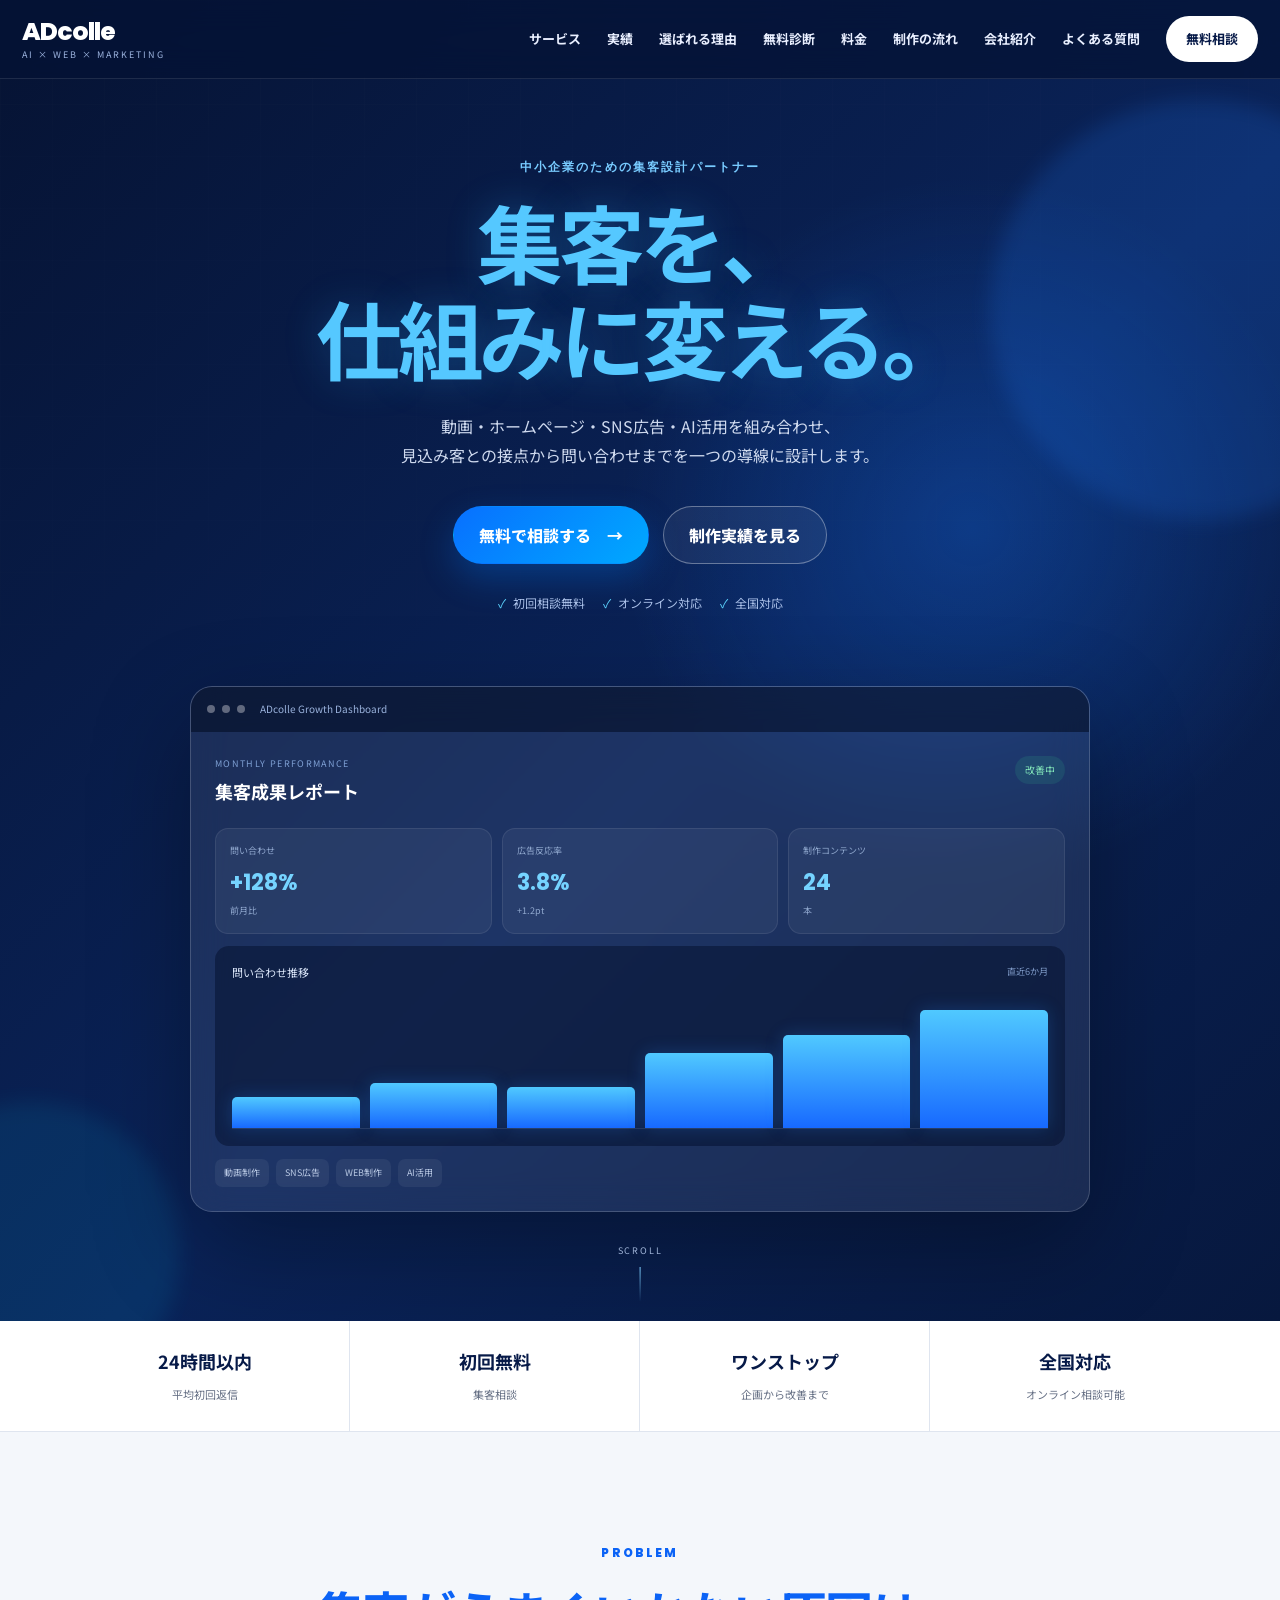
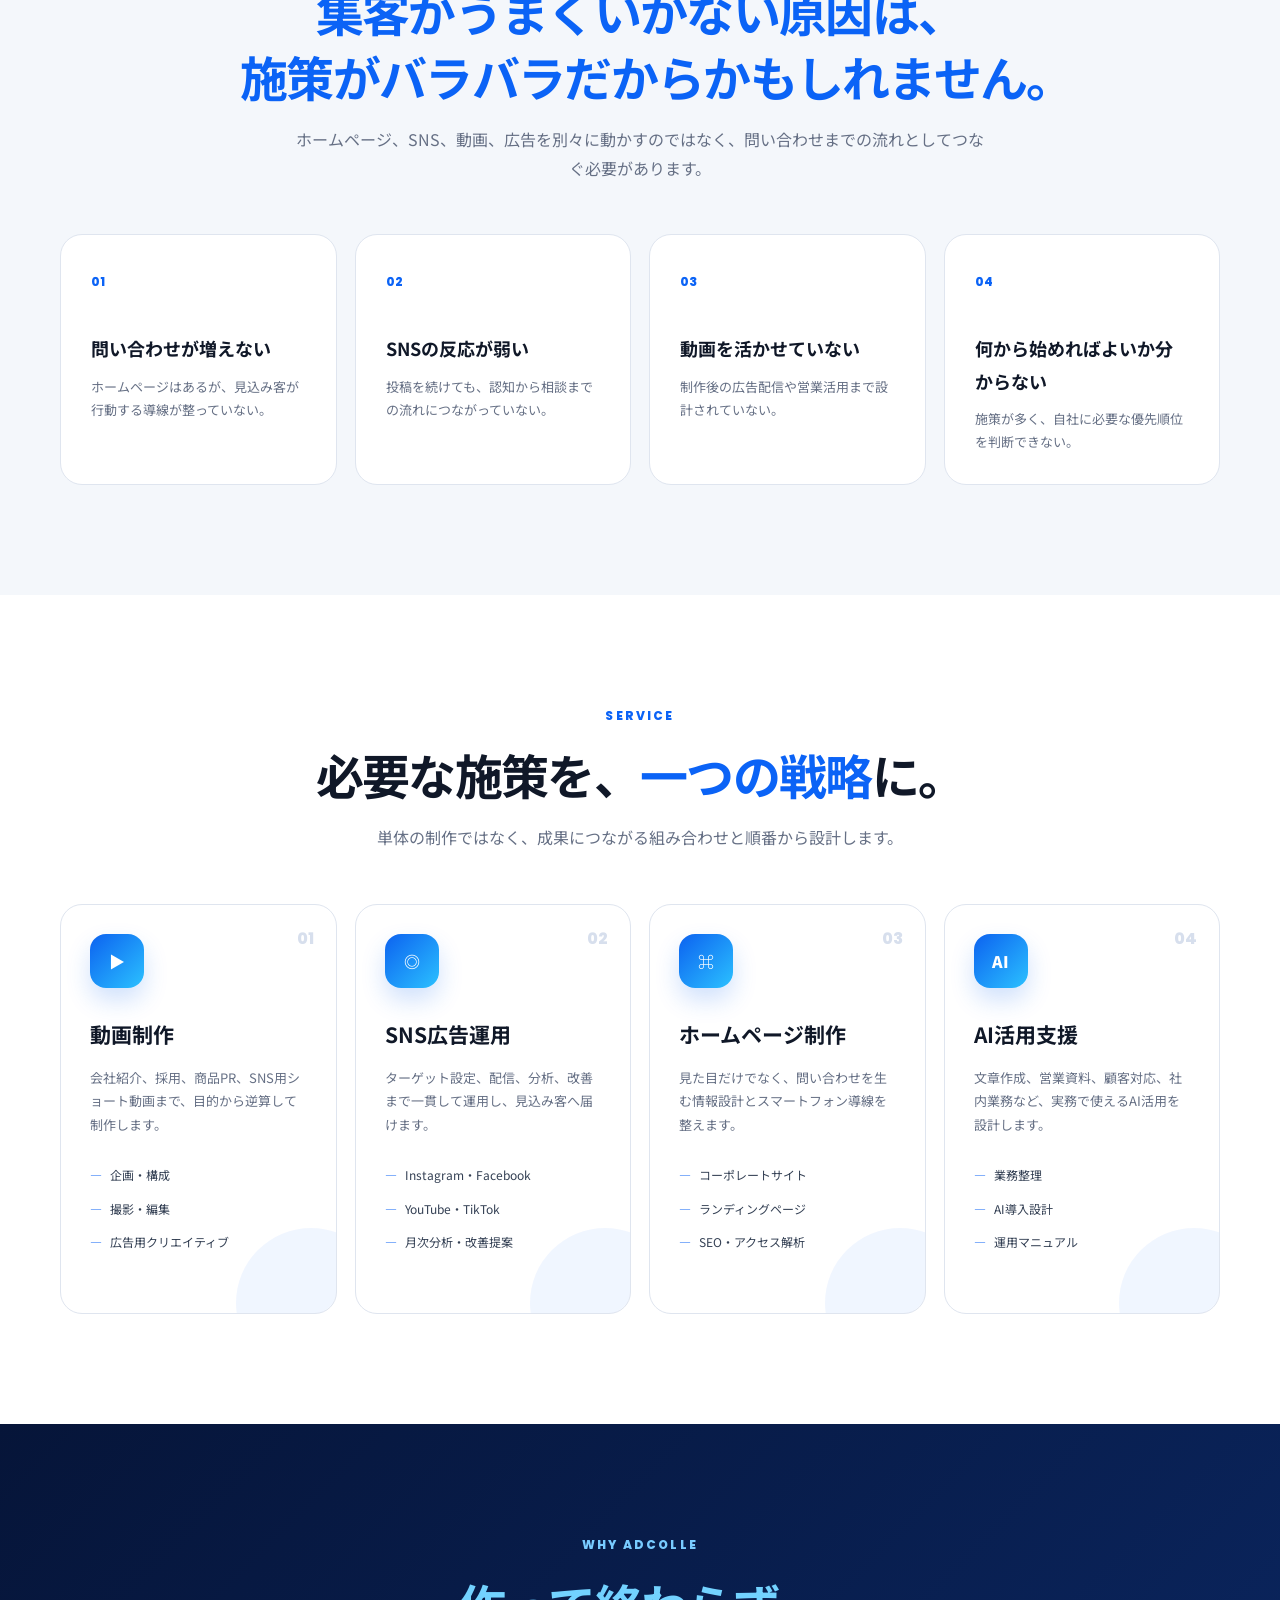
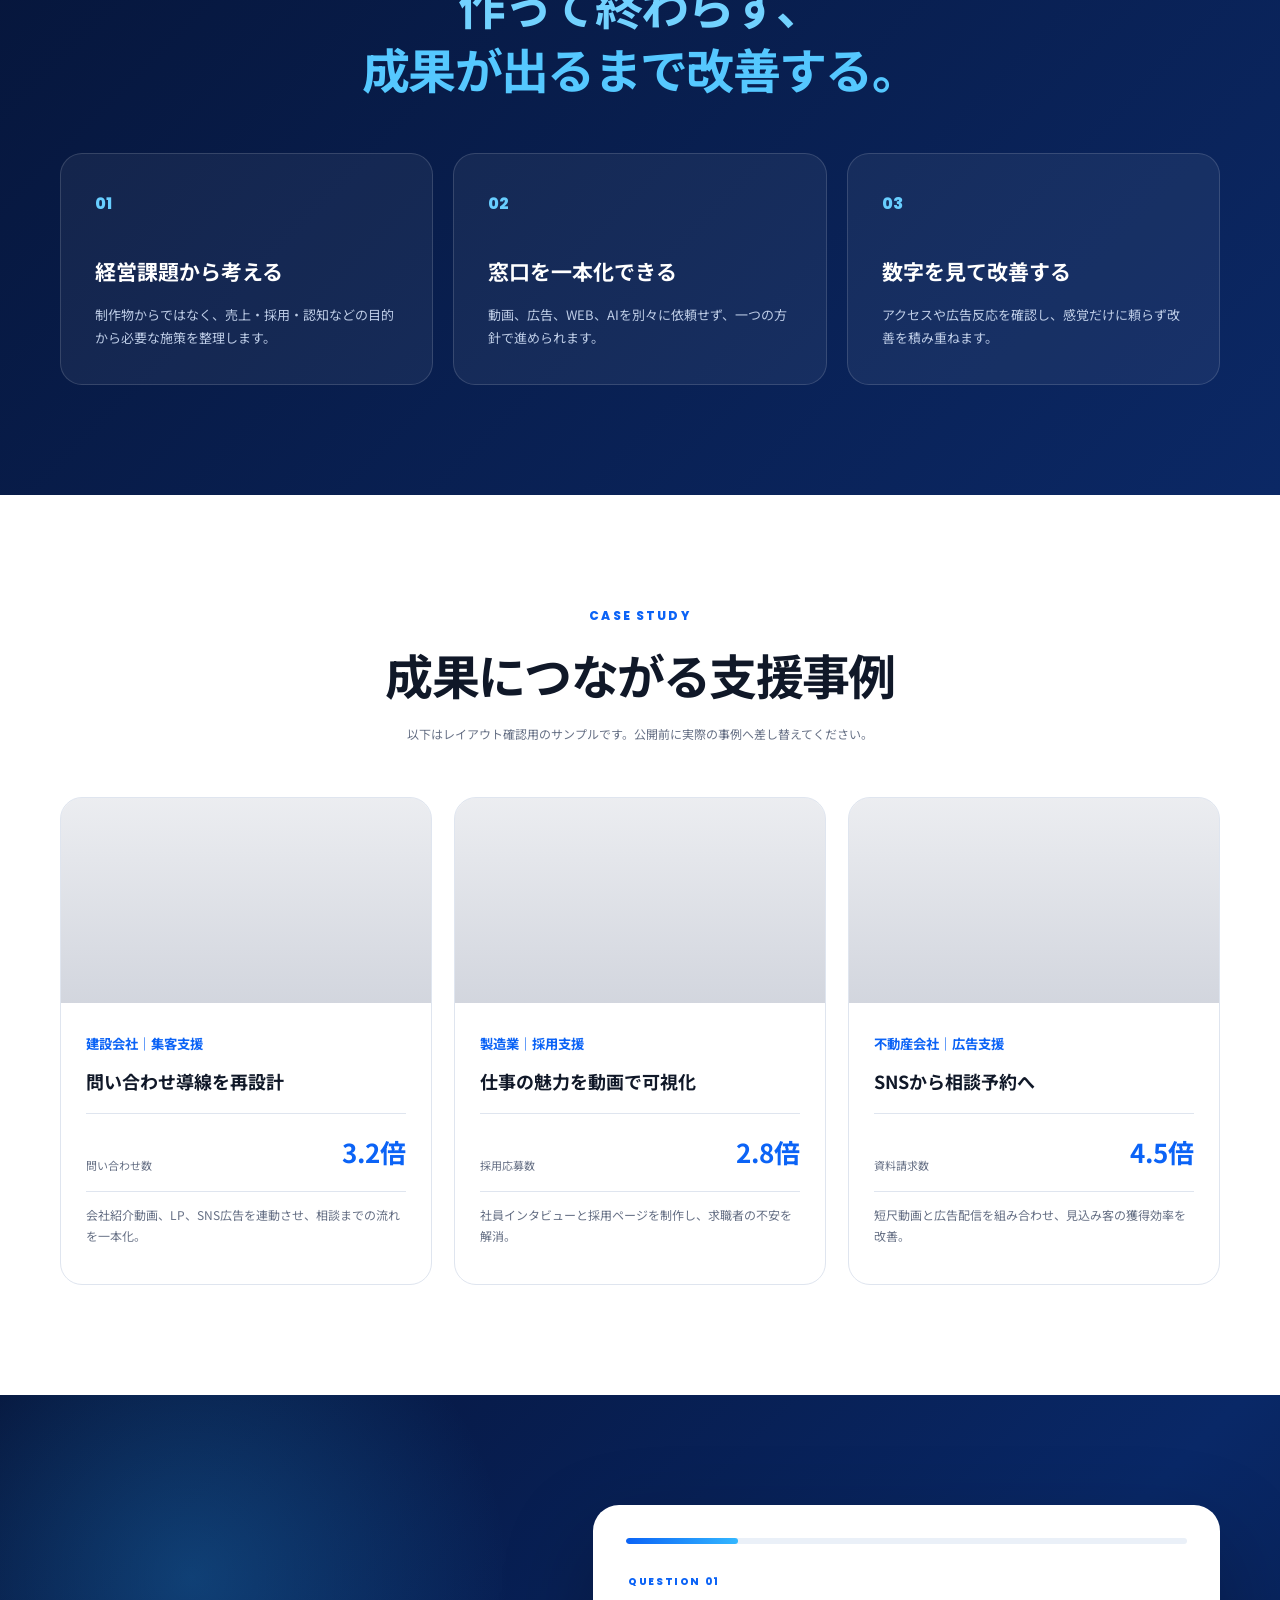
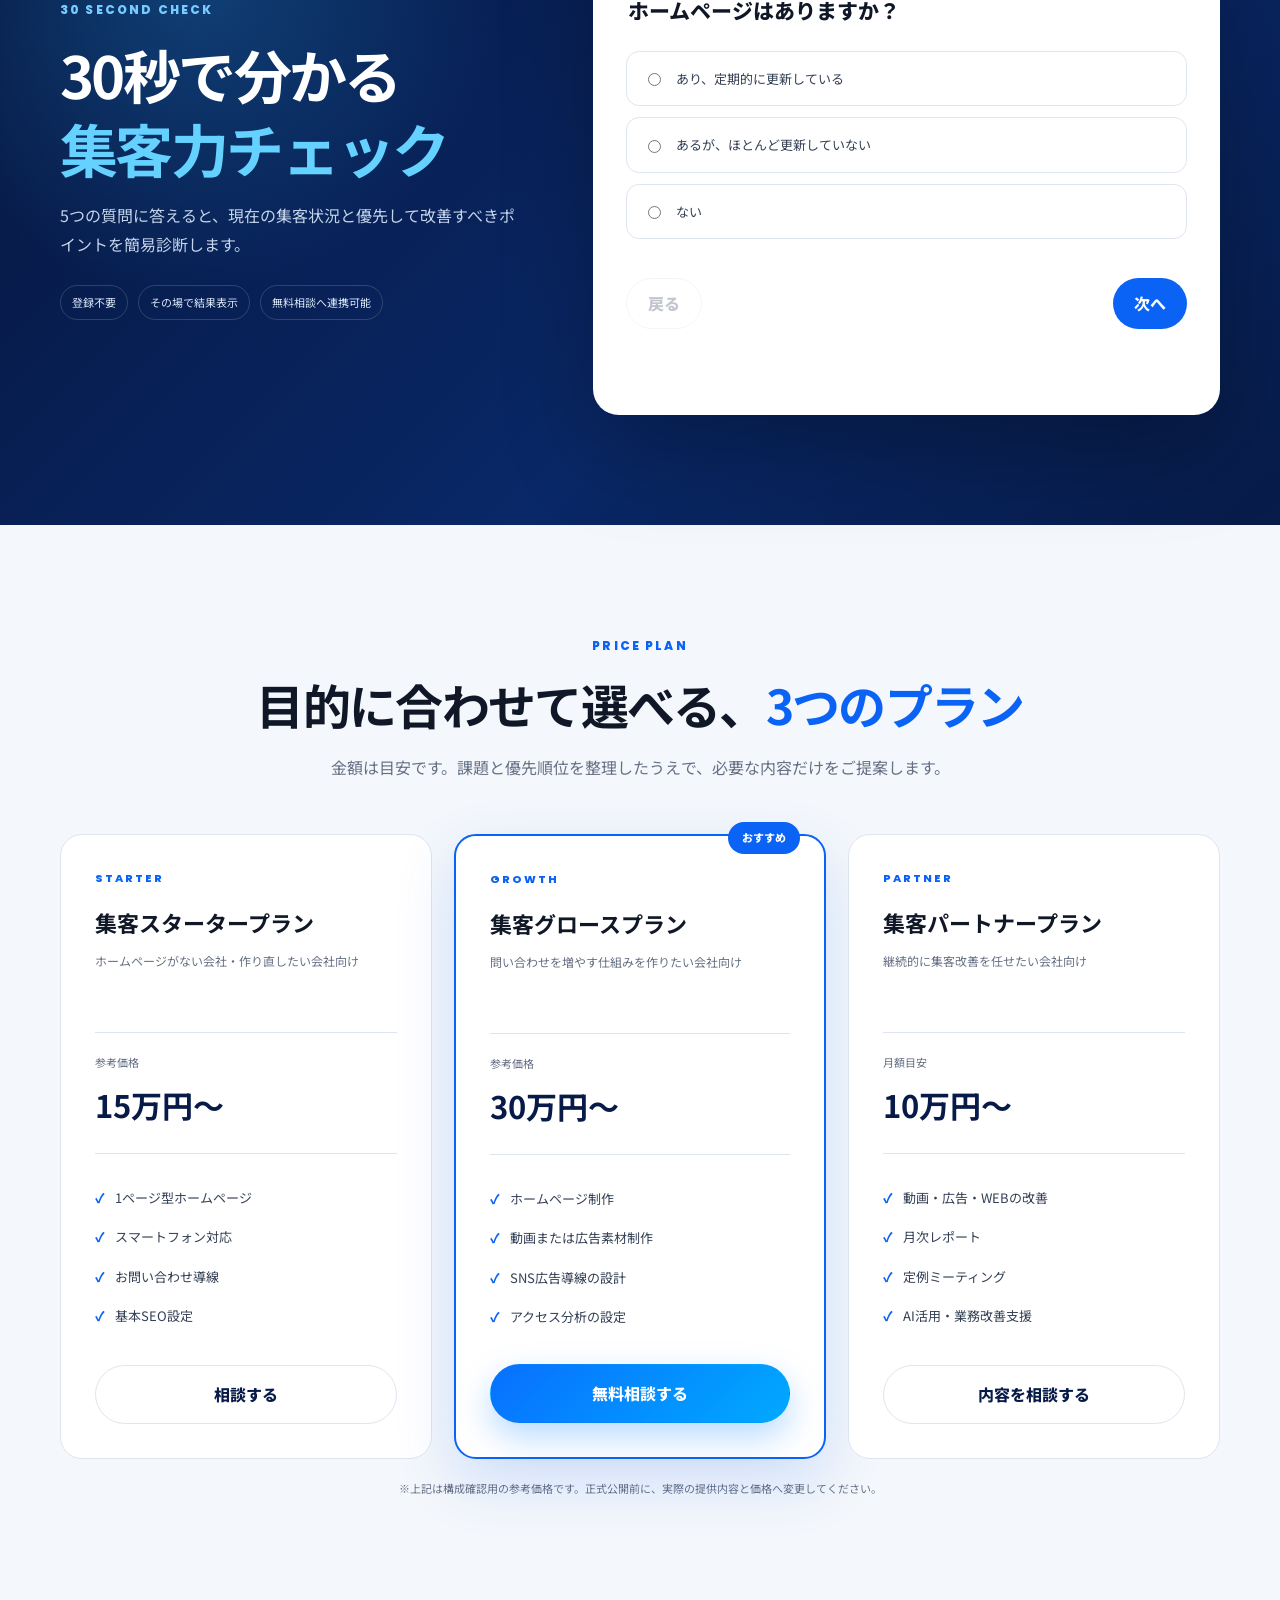
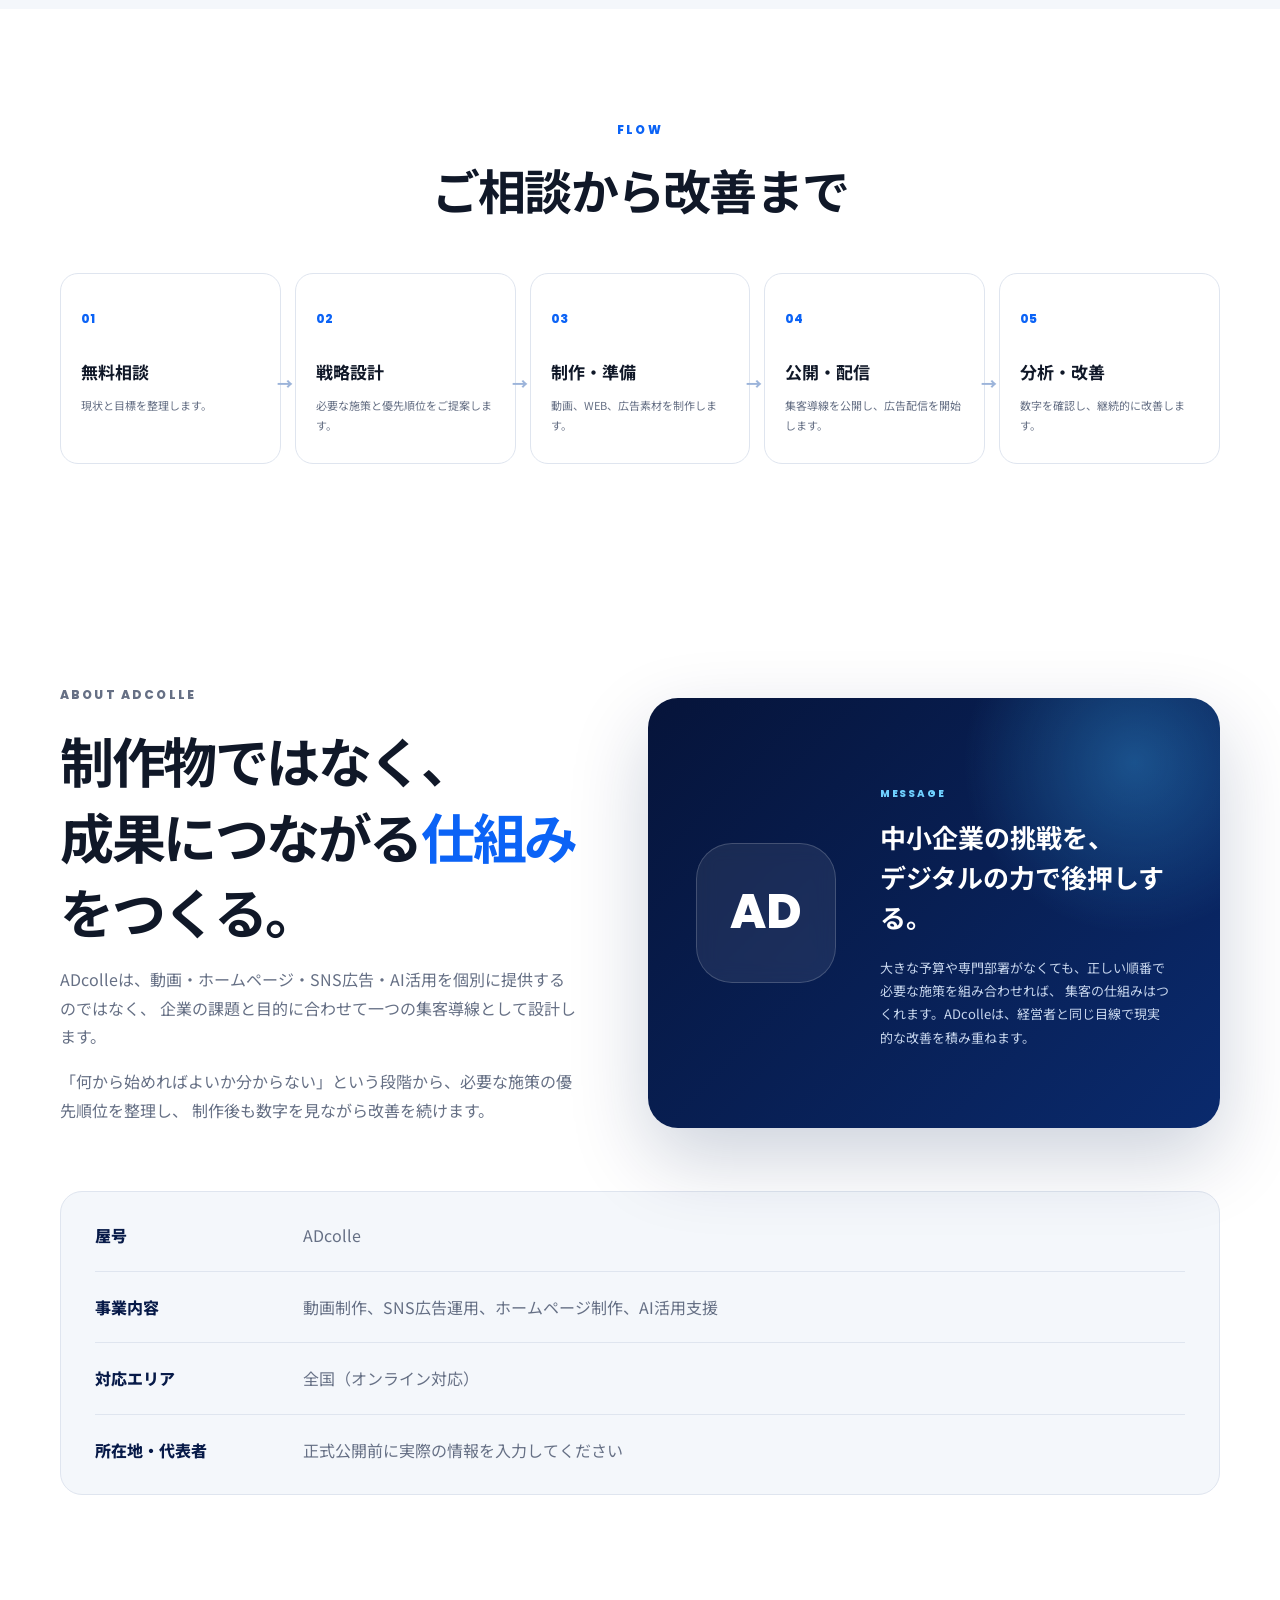
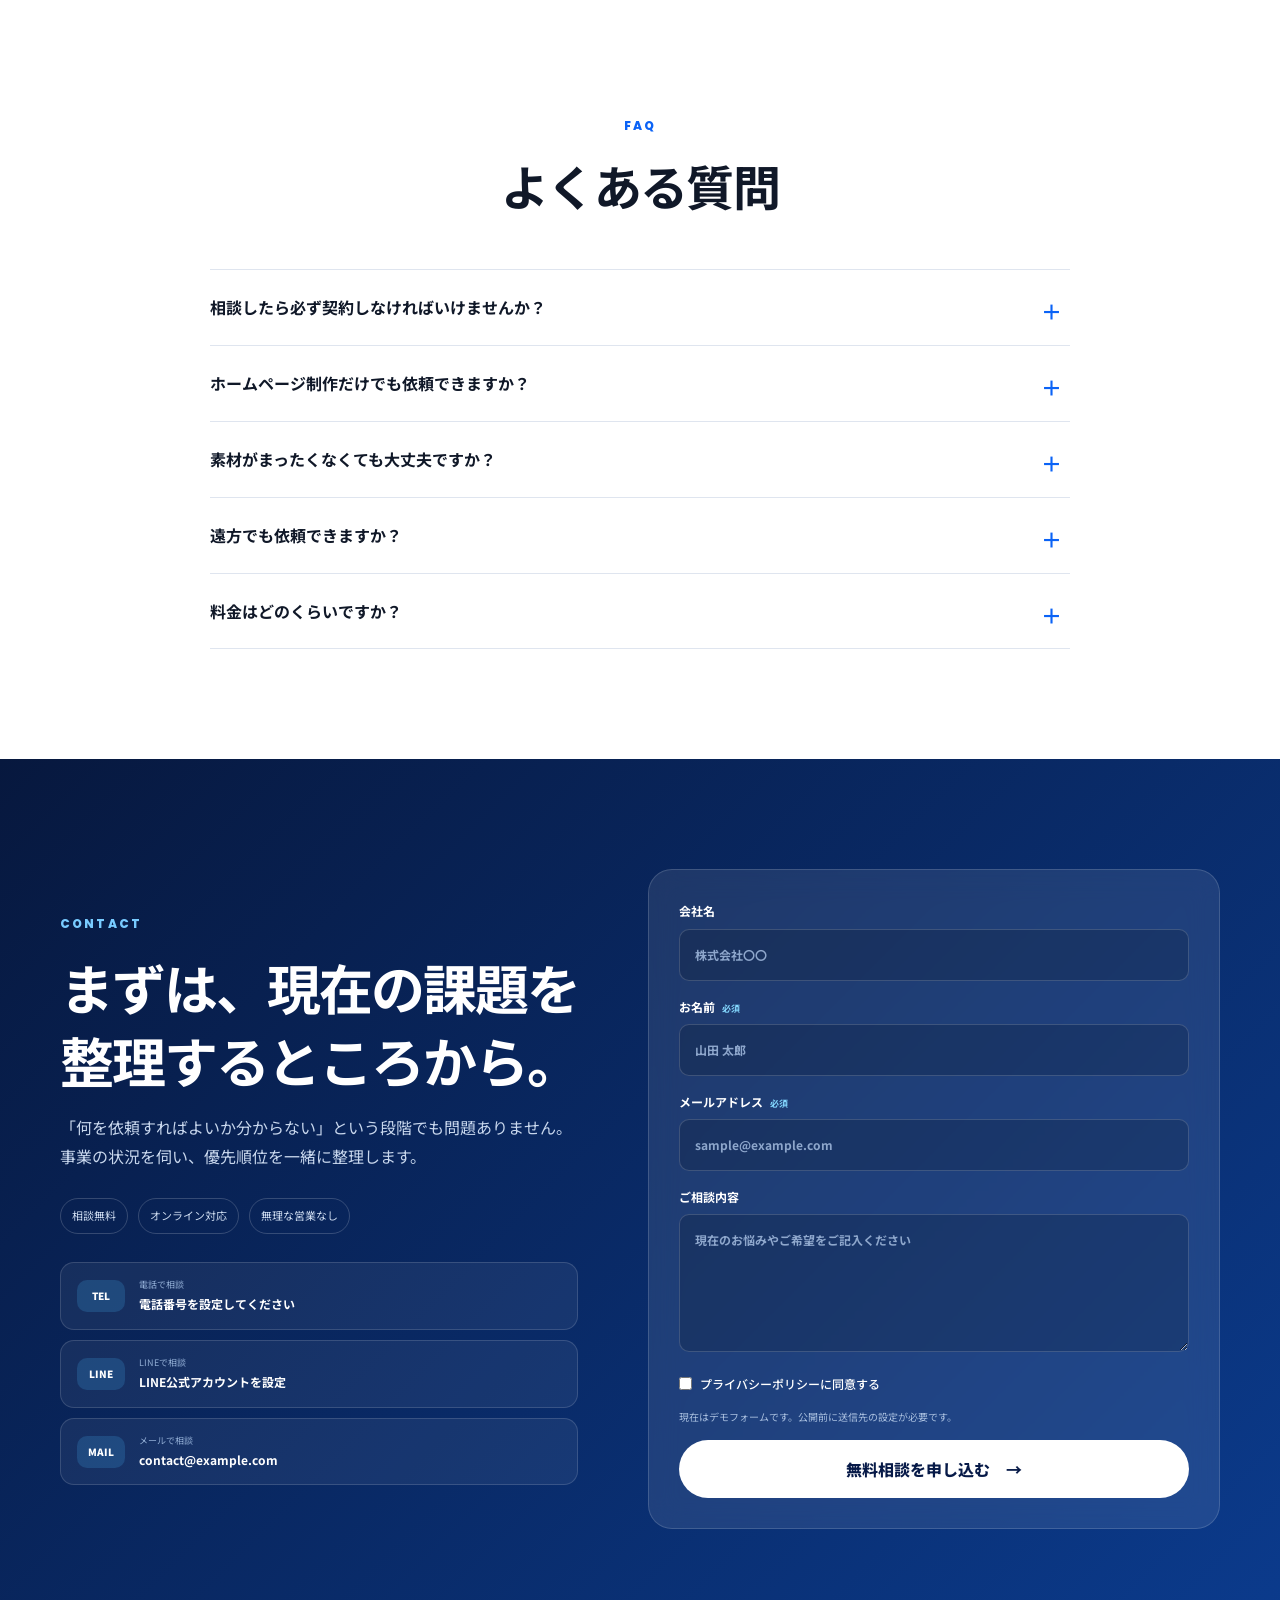
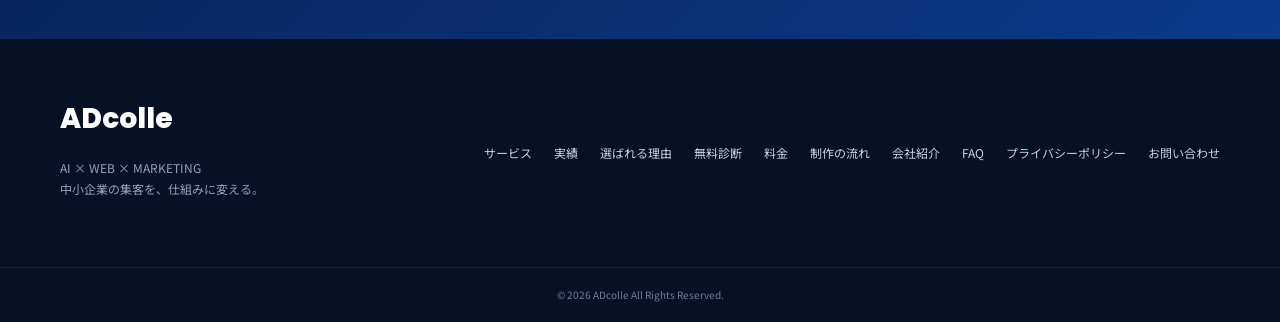
==== commit cd2e84d8: "Add company trust pages and SEO foundation" ====
--- a/index.html
+++ b/index.html
@@ -6,6 +6,9 @@
   <meta name="description" content="ADcolleは、動画・ホームページ・SNS広告・AI活用を組み合わせ、中小企業の集客を仕組み化します。">
   <meta name="robots" content="index,follow">
   <meta name="theme-color" content="#081b4b">
+  <meta name="format-detection" content="telephone=no">
+  <link rel="icon" href="favicon.svg" type="image/svg+xml">
+  <link rel="canonical" href="https://fujimotono.github.io/adcolle/">
   <meta property="og:type" content="website">
   <meta property="og:locale" content="ja_JP">
   <meta property="og:site_name" content="ADcolle">
@@ -58,6 +61,7 @@
         <a href="#diagnosis">無料診断</a>
         <a href="#pricing">料金</a>
         <a href="#flow">制作の流れ</a>
+        <a href="#company">会社紹介</a>
         <a href="#faq">よくある質問</a>
         <a class="nav-cta" href="#contact">無料相談</a>
       </nav>
@@ -376,6 +380,46 @@
       </div>
     </section>
 
+
+    <section class="section company-section" id="company">
+      <div class="container company-grid">
+        <div class="company-copy reveal">
+          <p class="eyebrow">ABOUT ADCOLLE</p>
+          <h2>制作物ではなく、<br>成果につながる<span>仕組み</span>をつくる。</h2>
+          <p>
+            ADcolleは、動画・ホームページ・SNS広告・AI活用を個別に提供するのではなく、
+            企業の課題と目的に合わせて一つの集客導線として設計します。
+          </p>
+          <p>
+            「何から始めればよいか分からない」という段階から、必要な施策の優先順位を整理し、
+            制作後も数字を見ながら改善を続けます。
+          </p>
+        </div>
+
+        <div class="company-panel reveal">
+          <div class="company-mark" aria-hidden="true">AD</div>
+          <div class="company-message">
+            <small>MESSAGE</small>
+            <h3>中小企業の挑戦を、<br>デジタルの力で後押しする。</h3>
+            <p>
+              大きな予算や専門部署がなくても、正しい順番で必要な施策を組み合わせれば、
+              集客の仕組みはつくれます。ADcolleは、経営者と同じ目線で現実的な改善を積み重ねます。
+            </p>
+          </div>
+        </div>
+      </div>
+
+      <div class="container company-info reveal">
+        <dl>
+          <div><dt>屋号</dt><dd>ADcolle</dd></div>
+          <div><dt>事業内容</dt><dd>動画制作、SNS広告運用、ホームページ制作、AI活用支援</dd></div>
+          <div><dt>対応エリア</dt><dd>全国（オンライン対応）</dd></div>
+          <div><dt>所在地・代表者</dt><dd>正式公開前に実際の情報を入力してください</dd></div>
+        </dl>
+      </div>
+    </section>
+
+
     <section class="section" id="faq">
       <div class="container narrow">
         <div class="section-heading reveal"><p class="eyebrow">FAQ</p><h2>よくある質問</h2></div>
@@ -434,7 +478,7 @@
     <div class="container footer-inner">
       <div><a class="footer-logo" href="#top">ADcolle</a><p>AI × WEB × MARKETING<br>中小企業の集客を、仕組みに変える。</p></div>
       <nav aria-label="フッターナビゲーション"><a href="#services">サービス</a><a href="#works">実績</a><a href="#strengths">選ばれる理由</a><a href="#diagnosis">無料診断</a><a href="#pricing">料金</a>
-        <a href="#flow">制作の流れ</a><a href="#faq">FAQ</a><a href="#contact">お問い合わせ</a></nav>
+        <a href="#flow">制作の流れ</a><a href="#company">会社紹介</a><a href="#faq">FAQ</a><a href="privacy.html">プライバシーポリシー</a><a href="#contact">お問い合わせ</a></nav>
     </div>
     <div class="copyright">© <span id="current-year"></span> ADcolle All Rights Reserved.</div>
   </footer>
--- a/css/style.css
+++ b/css/style.css
@@ -735,3 +735,522 @@
     font-size: clamp(28px, 7.6vw, 36px) !important;
   }
 }
+
+/* =========================================================
+   Ver.7 — Apple-like centered responsive layout
+   ========================================================= */
+
+html,
+body {
+  width: 100%;
+  max-width: 100%;
+  overflow-x: clip;
+}
+
+body {
+  min-width: 320px;
+}
+
+/* Header: prevent the logo from being clipped at any viewport width */
+.site-header {
+  width: 100%;
+}
+
+.site-header .header-inner {
+  width: 100%;
+  max-width: 1280px;
+  padding-left: max(22px, env(safe-area-inset-left));
+  padding-right: max(22px, env(safe-area-inset-right));
+}
+
+.logo {
+  flex: 0 0 auto;
+  margin: 0;
+}
+
+.logo-word {
+  white-space: nowrap;
+}
+
+/* Apple-like hero: one centered column instead of a split layout */
+.hero {
+  min-height: auto;
+  padding-top: 156px;
+  padding-bottom: 110px;
+}
+
+.hero-grid {
+  width: min(100%, 1080px);
+  grid-template-columns: 1fr;
+  gap: 72px;
+  justify-items: center;
+}
+
+.hero-copy {
+  width: 100%;
+  max-width: 980px;
+  margin-inline: auto;
+  text-align: center;
+}
+
+.hero-copy .eyebrow {
+  text-align: center;
+}
+
+.hero-title {
+  width: 100%;
+  max-width: none;
+  margin: 0 auto;
+  text-align: center;
+  letter-spacing: -.065em;
+}
+
+.hero-title .title-line {
+  display: block;
+  width: 100%;
+  white-space: nowrap;
+}
+
+.hero-title .title-line + .title-line {
+  margin-top: .02em;
+}
+
+.hero-text {
+  max-width: 780px;
+  margin-left: auto;
+  margin-right: auto;
+  text-align: center;
+}
+
+.hero-actions,
+.hero-trust {
+  justify-content: center;
+}
+
+.hero-dashboard {
+  width: min(100%, 900px);
+  margin-inline: auto;
+  transform: none !important;
+}
+
+/* Center all large section headlines consistently */
+.section-heading,
+.problem-title,
+.strength-title,
+.contact-title {
+  margin-left: auto;
+  margin-right: auto;
+  text-align: center;
+}
+
+.problem-title .heading-line,
+.strength-title .heading-line,
+.contact-title .heading-line {
+  white-space: normal;
+}
+
+/* Tablet */
+@media (max-width: 1024px) {
+  .site-header .header-inner {
+    max-width: none;
+  }
+
+  .hero {
+    padding-top: 140px;
+    padding-bottom: 90px;
+  }
+
+  .hero-grid {
+    gap: 58px;
+  }
+
+  .hero-title {
+    font-size: clamp(56px, 8.2vw, 82px) !important;
+  }
+
+  .hero-title .title-line {
+    white-space: nowrap !important;
+  }
+
+  .hero-dashboard {
+    width: min(100%, 860px);
+  }
+}
+
+/* Smartphone */
+@media (max-width: 760px) {
+  .container,
+  .narrow {
+    width: 100%;
+    max-width: none;
+    padding-left: 20px;
+    padding-right: 20px;
+  }
+
+  .site-header .header-inner {
+    height: 72px;
+    padding-left: max(20px, env(safe-area-inset-left));
+    padding-right: max(20px, env(safe-area-inset-right));
+  }
+
+  .logo-word {
+    font-size: 24px;
+  }
+
+  .logo small {
+    font-size: 8px;
+    letter-spacing: .16em;
+  }
+
+  .global-nav {
+    inset: 72px 0 auto;
+  }
+
+  .hero {
+    padding-top: 126px;
+    padding-bottom: 76px;
+  }
+
+  .hero-grid {
+    gap: 48px;
+  }
+
+  .hero-copy {
+    max-width: 100%;
+  }
+
+  .hero-copy .eyebrow {
+    margin-bottom: 22px;
+    font-size: clamp(11px, 3vw, 13px);
+    line-height: 1.7;
+    letter-spacing: .12em;
+  }
+
+  .hero-title {
+    width: 100%;
+    max-width: none !important;
+    font-size: clamp(36px, 10.3vw, 54px) !important;
+    line-height: 1.14 !important;
+    letter-spacing: -.07em;
+  }
+
+  .hero-title .title-line {
+    display: block !important;
+    width: 100%;
+    white-space: nowrap !important;
+  }
+
+  .hero-title .title-line:last-child em {
+    display: inline !important;
+  }
+
+  .hero-text {
+    max-width: 34em;
+    margin-top: 30px;
+    font-size: clamp(14px, 3.8vw, 17px);
+    line-height: 2;
+  }
+
+  .hero-actions {
+    width: min(100%, 620px);
+    margin: 36px auto 0;
+  }
+
+  .hero-trust {
+    margin-top: 25px;
+  }
+
+  .hero-dashboard {
+    width: 100%;
+    max-width: 700px;
+    border-radius: 20px;
+  }
+
+  .dashboard-body {
+    padding: 20px;
+  }
+
+  .metric-grid {
+    grid-template-columns: repeat(3, minmax(0, 1fr));
+  }
+
+  .metric-grid article {
+    min-width: 0;
+    padding: 12px 8px;
+  }
+
+  .metric-grid strong {
+    font-size: clamp(17px, 5vw, 22px);
+  }
+
+  .problem-title,
+  .strength-title,
+  .contact-title {
+    width: 100%;
+    max-width: 17em !important;
+    font-size: clamp(28px, 7.5vw, 38px) !important;
+    line-height: 1.45 !important;
+  }
+}
+
+/* Narrow smartphone */
+@media (max-width: 430px) {
+  .container,
+  .narrow {
+    padding-left: 16px;
+    padding-right: 16px;
+  }
+
+  .site-header .header-inner {
+    padding-left: max(16px, env(safe-area-inset-left));
+    padding-right: max(16px, env(safe-area-inset-right));
+  }
+
+  .hero {
+    padding-top: 118px;
+  }
+
+  .hero-title {
+    font-size: clamp(34px, 9.7vw, 43px) !important;
+  }
+
+  .hero-text {
+    font-size: 14px;
+    line-height: 1.95;
+  }
+
+  .hero-actions {
+    gap: 12px;
+  }
+
+  .button {
+    min-height: 58px;
+    padding-left: 20px;
+    padding-right: 20px;
+  }
+
+  .metric-grid {
+    grid-template-columns: 1fr;
+  }
+
+  .chart {
+    height: 92px;
+  }
+}
+
+/* Extra narrow safety */
+@media (max-width: 350px) {
+  .hero-title {
+    font-size: 32px !important;
+  }
+
+  .hero-copy .eyebrow {
+    font-size: 10px;
+  }
+}
+
+/* ===== Ver.8: company trust section ===== */
+.company-section {
+  background: #fff;
+}
+
+.company-grid {
+  display: grid;
+  grid-template-columns: .95fr 1.05fr;
+  gap: 70px;
+  align-items: center;
+}
+
+.company-copy h2 {
+  margin: 0;
+  font-size: clamp(34px, 4.5vw, 54px);
+  line-height: 1.4;
+  letter-spacing: -.045em;
+}
+
+.company-copy h2 span {
+  color: var(--blue);
+}
+
+.company-copy > p {
+  color: var(--muted);
+}
+
+.company-panel {
+  min-height: 430px;
+  display: grid;
+  grid-template-columns: 150px 1fr;
+  align-items: center;
+  gap: 34px;
+  padding: 48px;
+  border-radius: 30px;
+  color: #fff;
+  background:
+    radial-gradient(circle at 85% 15%, rgba(64, 185, 255, .32), transparent 28%),
+    linear-gradient(135deg, #06143a, #0a2a6d);
+  box-shadow: 0 30px 80px rgba(7, 30, 80, .2);
+}
+
+.company-mark {
+  width: 140px;
+  height: 140px;
+  display: grid;
+  place-items: center;
+  border: 1px solid rgba(255,255,255,.18);
+  border-radius: 36px;
+  font-family: Poppins, sans-serif;
+  font-size: 48px;
+  font-weight: 800;
+  background: rgba(255,255,255,.08);
+  backdrop-filter: blur(10px);
+}
+
+.company-message small {
+  color: #6fd1ff;
+  font-family: Poppins, sans-serif;
+  font-size: 10px;
+  font-weight: 800;
+  letter-spacing: .18em;
+}
+
+.company-message h3 {
+  margin: 12px 0 18px;
+  font-size: 26px;
+  line-height: 1.55;
+}
+
+.company-message p {
+  margin: 0;
+  color: #c5d4ec;
+  font-size: 13px;
+}
+
+.company-info {
+  margin-top: 50px;
+  padding: 8px 34px;
+  border: 1px solid var(--line);
+  border-radius: 22px;
+  background: var(--soft);
+}
+
+.company-info dl {
+  margin: 0;
+}
+
+.company-info dl > div {
+  display: grid;
+  grid-template-columns: 180px 1fr;
+  gap: 28px;
+  padding: 21px 0;
+  border-bottom: 1px solid var(--line);
+}
+
+.company-info dl > div:last-child {
+  border-bottom: 0;
+}
+
+.company-info dt {
+  color: var(--navy);
+  font-weight: 800;
+}
+
+.company-info dd {
+  margin: 0;
+  color: var(--muted);
+}
+
+@media (max-width: 900px) {
+  .company-grid {
+    grid-template-columns: 1fr;
+    gap: 42px;
+  }
+}
+
+@media (max-width: 650px) {
+  .company-panel {
+    grid-template-columns: 1fr;
+    min-height: auto;
+    padding: 30px 24px;
+  }
+
+  .company-mark {
+    width: 88px;
+    height: 88px;
+    border-radius: 24px;
+    font-size: 32px;
+  }
+
+  .company-info {
+    padding: 4px 20px;
+  }
+
+  .company-info dl > div {
+    grid-template-columns: 1fr;
+    gap: 7px;
+  }
+}
+
+
+/* ===== Legal and error pages ===== */
+.legal-page {
+  min-height: 100vh;
+  padding: 150px 0 100px;
+  background: var(--soft);
+}
+
+.legal-page h1 {
+  margin: 0 0 24px;
+  font-size: clamp(34px, 5vw, 54px);
+  letter-spacing: -.04em;
+}
+
+.legal-lead {
+  margin-bottom: 55px;
+  color: var(--muted);
+}
+
+.legal-page section {
+  margin-bottom: 38px;
+}
+
+.legal-page section h2 {
+  margin-bottom: 12px;
+  font-size: 20px;
+}
+
+.legal-page section p,
+.legal-note {
+  color: var(--muted);
+}
+
+.legal-note {
+  margin: 50px 0 30px;
+  font-size: 12px;
+}
+
+.error-page {
+  min-height: 100vh;
+  display: grid;
+  place-items: center;
+  padding: 30px;
+  color: #fff;
+  text-align: center;
+  background: linear-gradient(135deg, #06143a, #0a2a6d);
+}
+
+.error-page main > p:first-child {
+  margin: 0;
+  color: #5bcaff;
+  font-family: Poppins, sans-serif;
+  font-size: clamp(70px, 15vw, 150px);
+  font-weight: 800;
+  line-height: 1;
+}
+
+.error-page h1 {
+  margin: 20px 0 10px;
+}
+
+.error-page main > p:not(:first-child) {
+  color: #c2d1e8;
+}
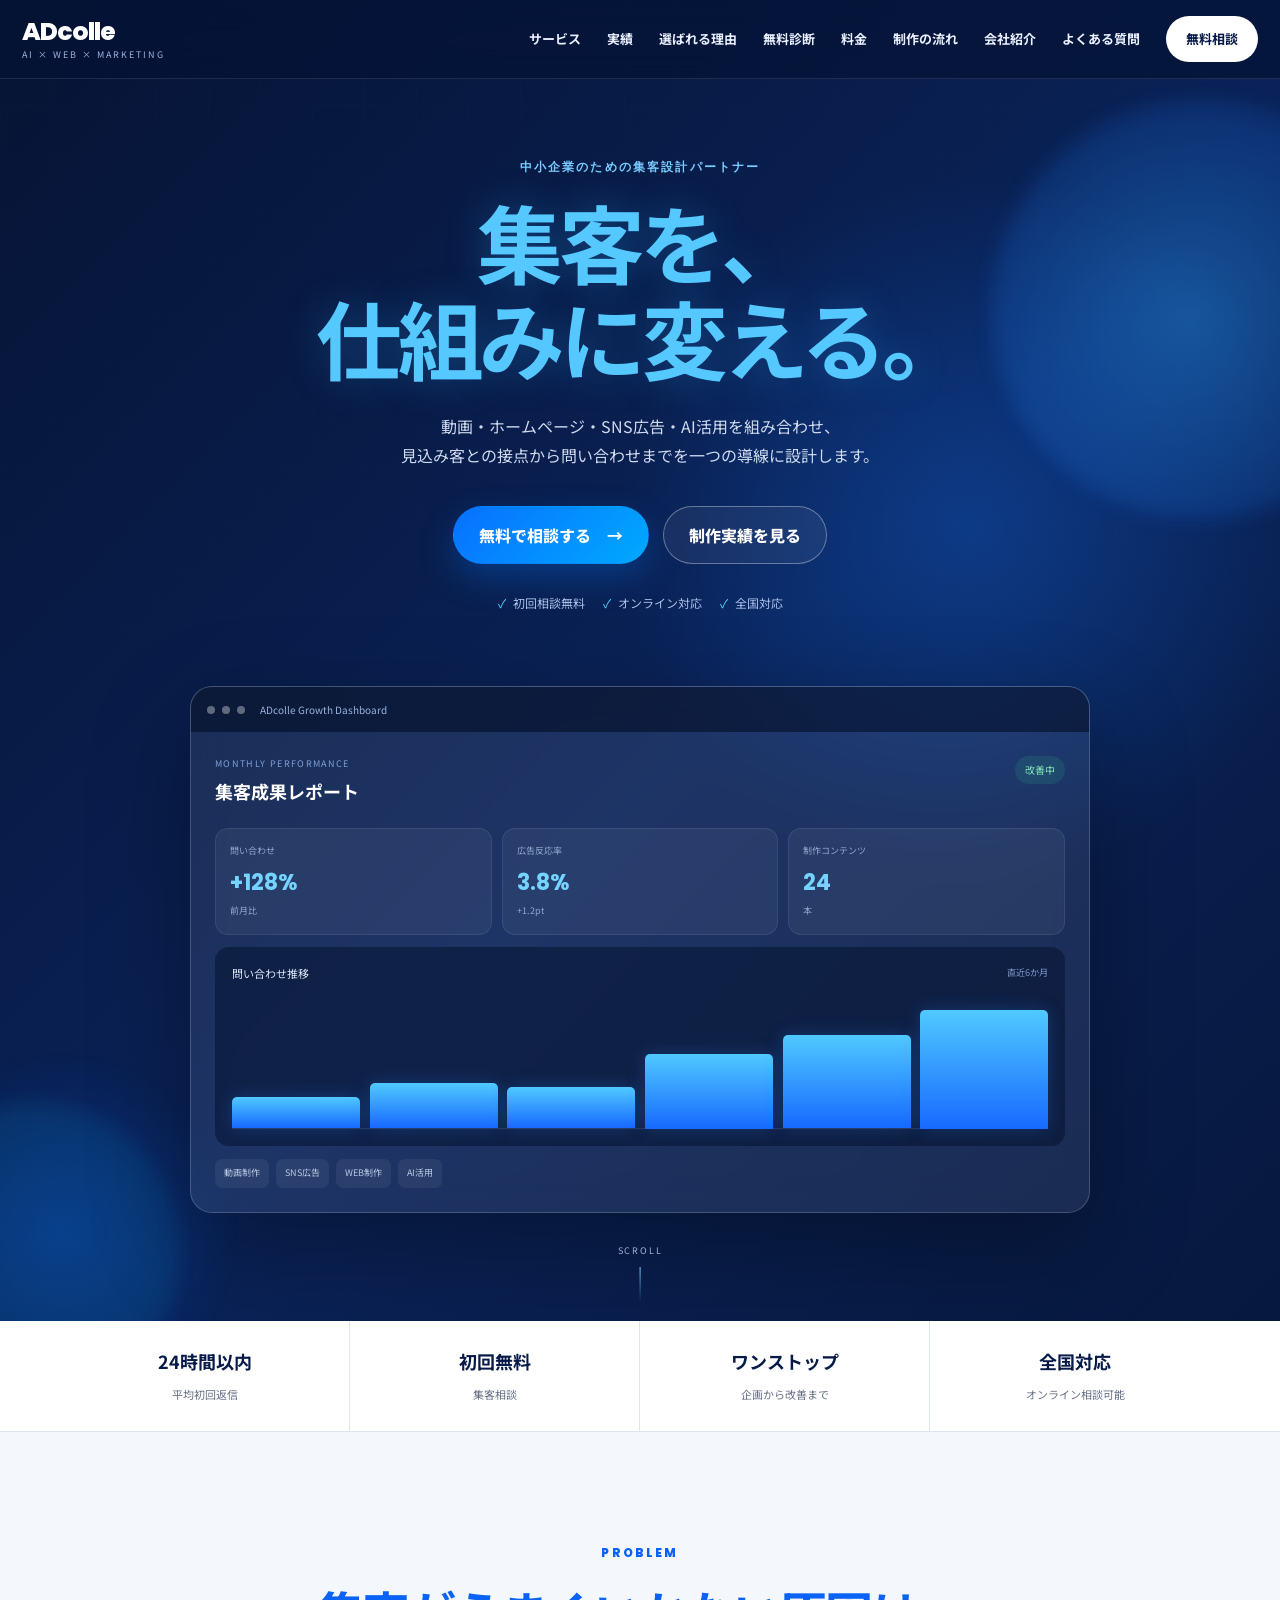
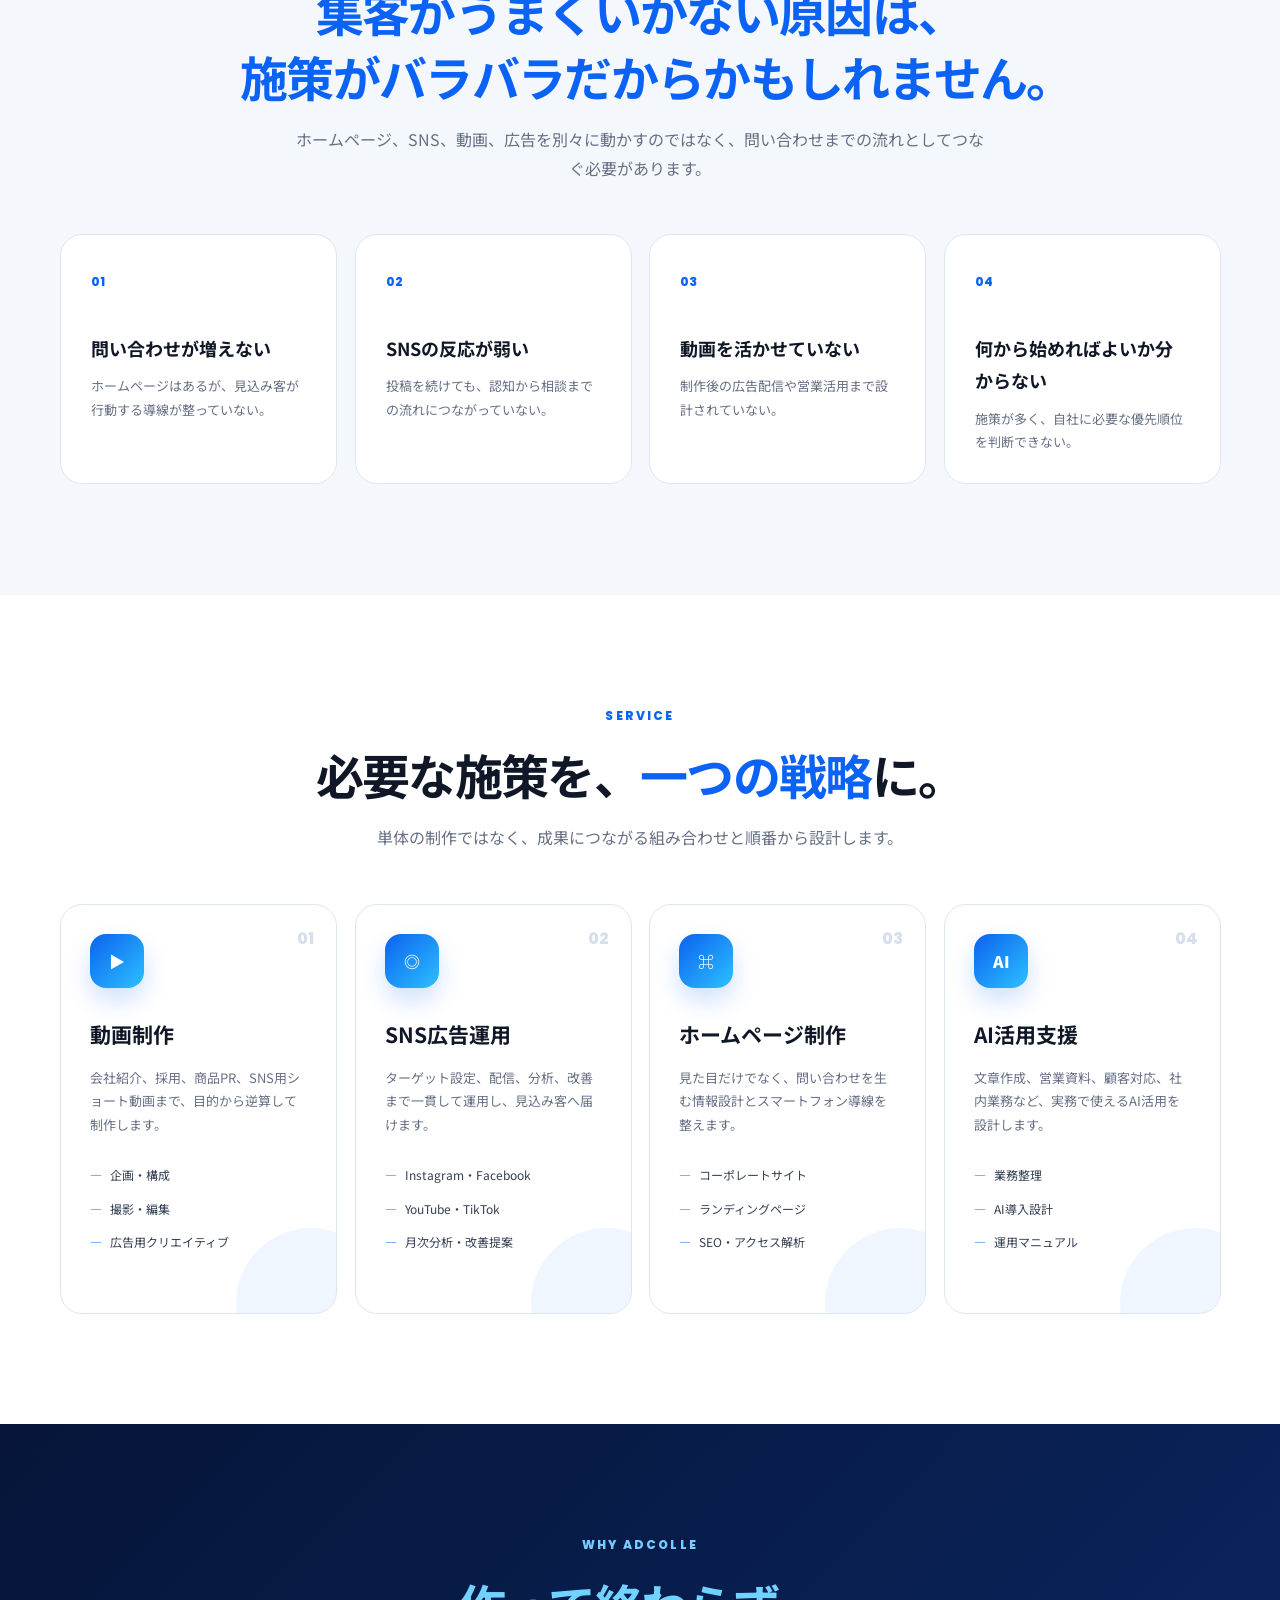
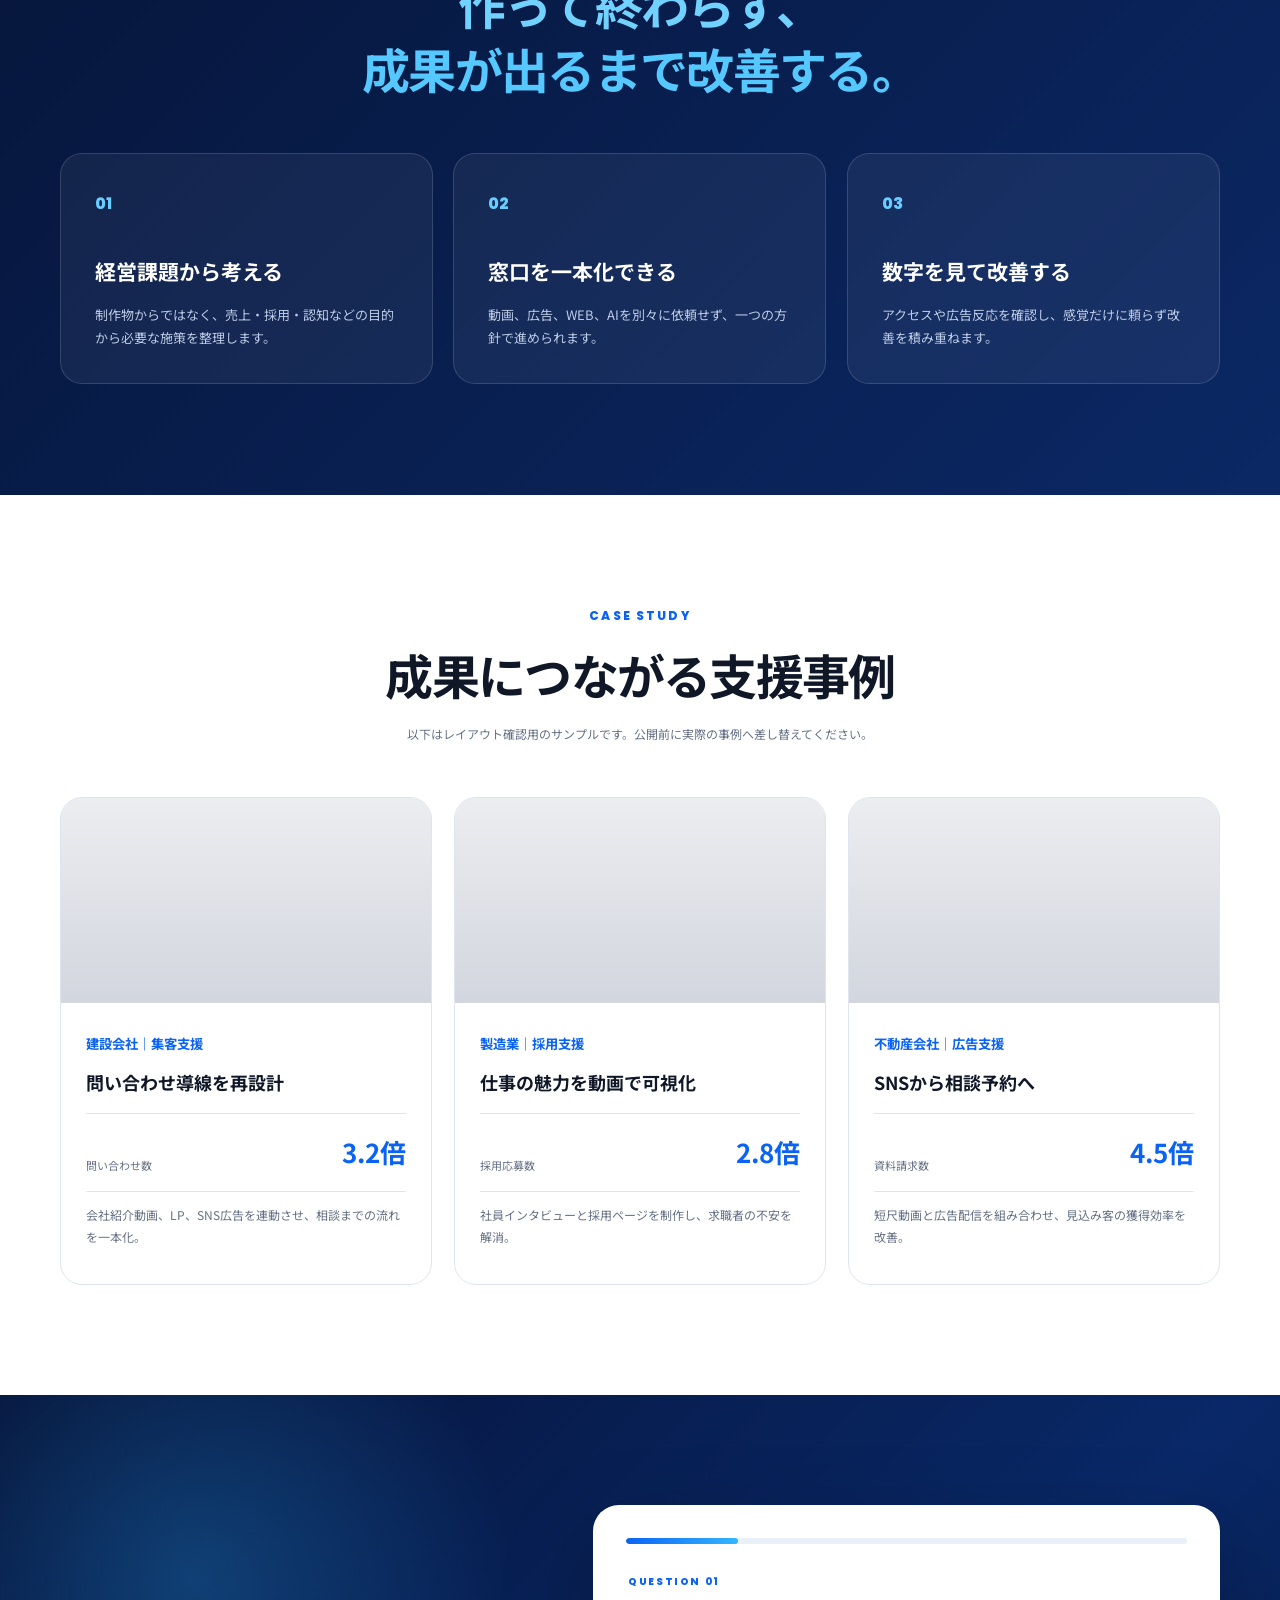
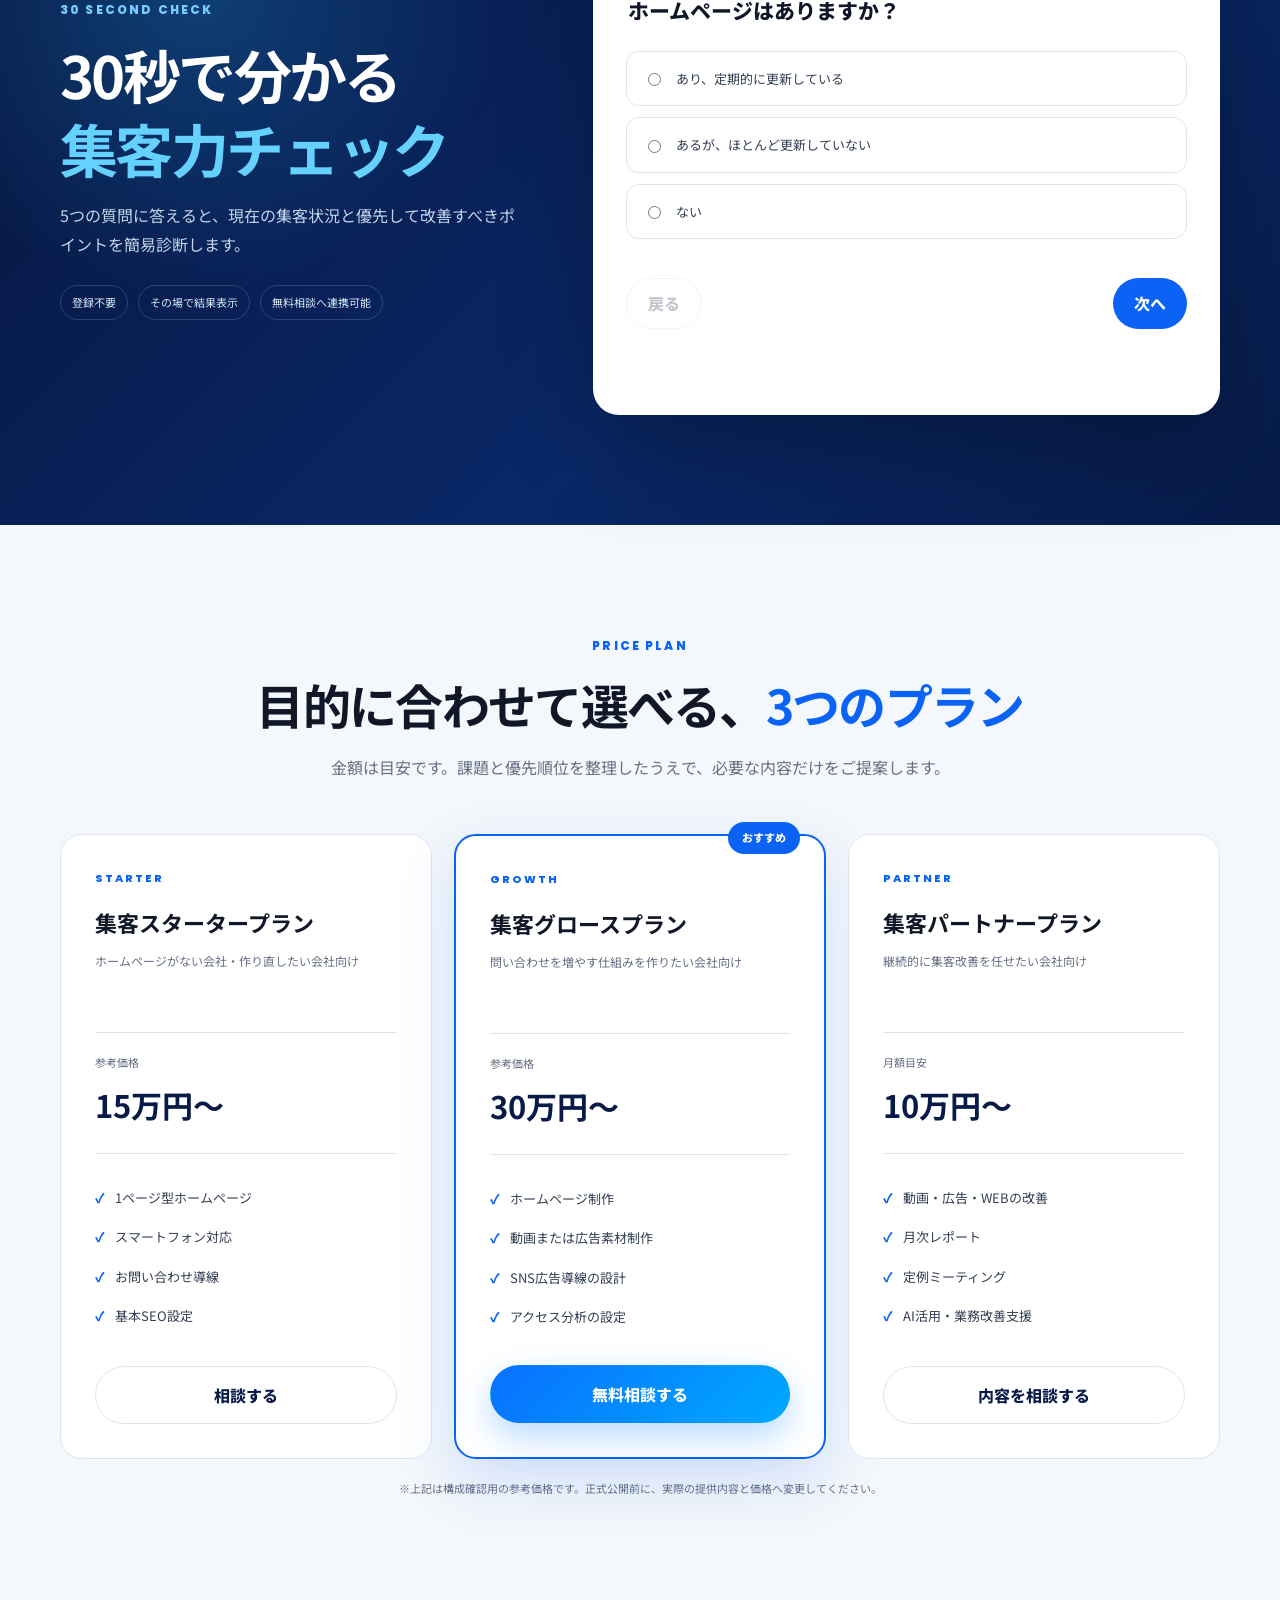
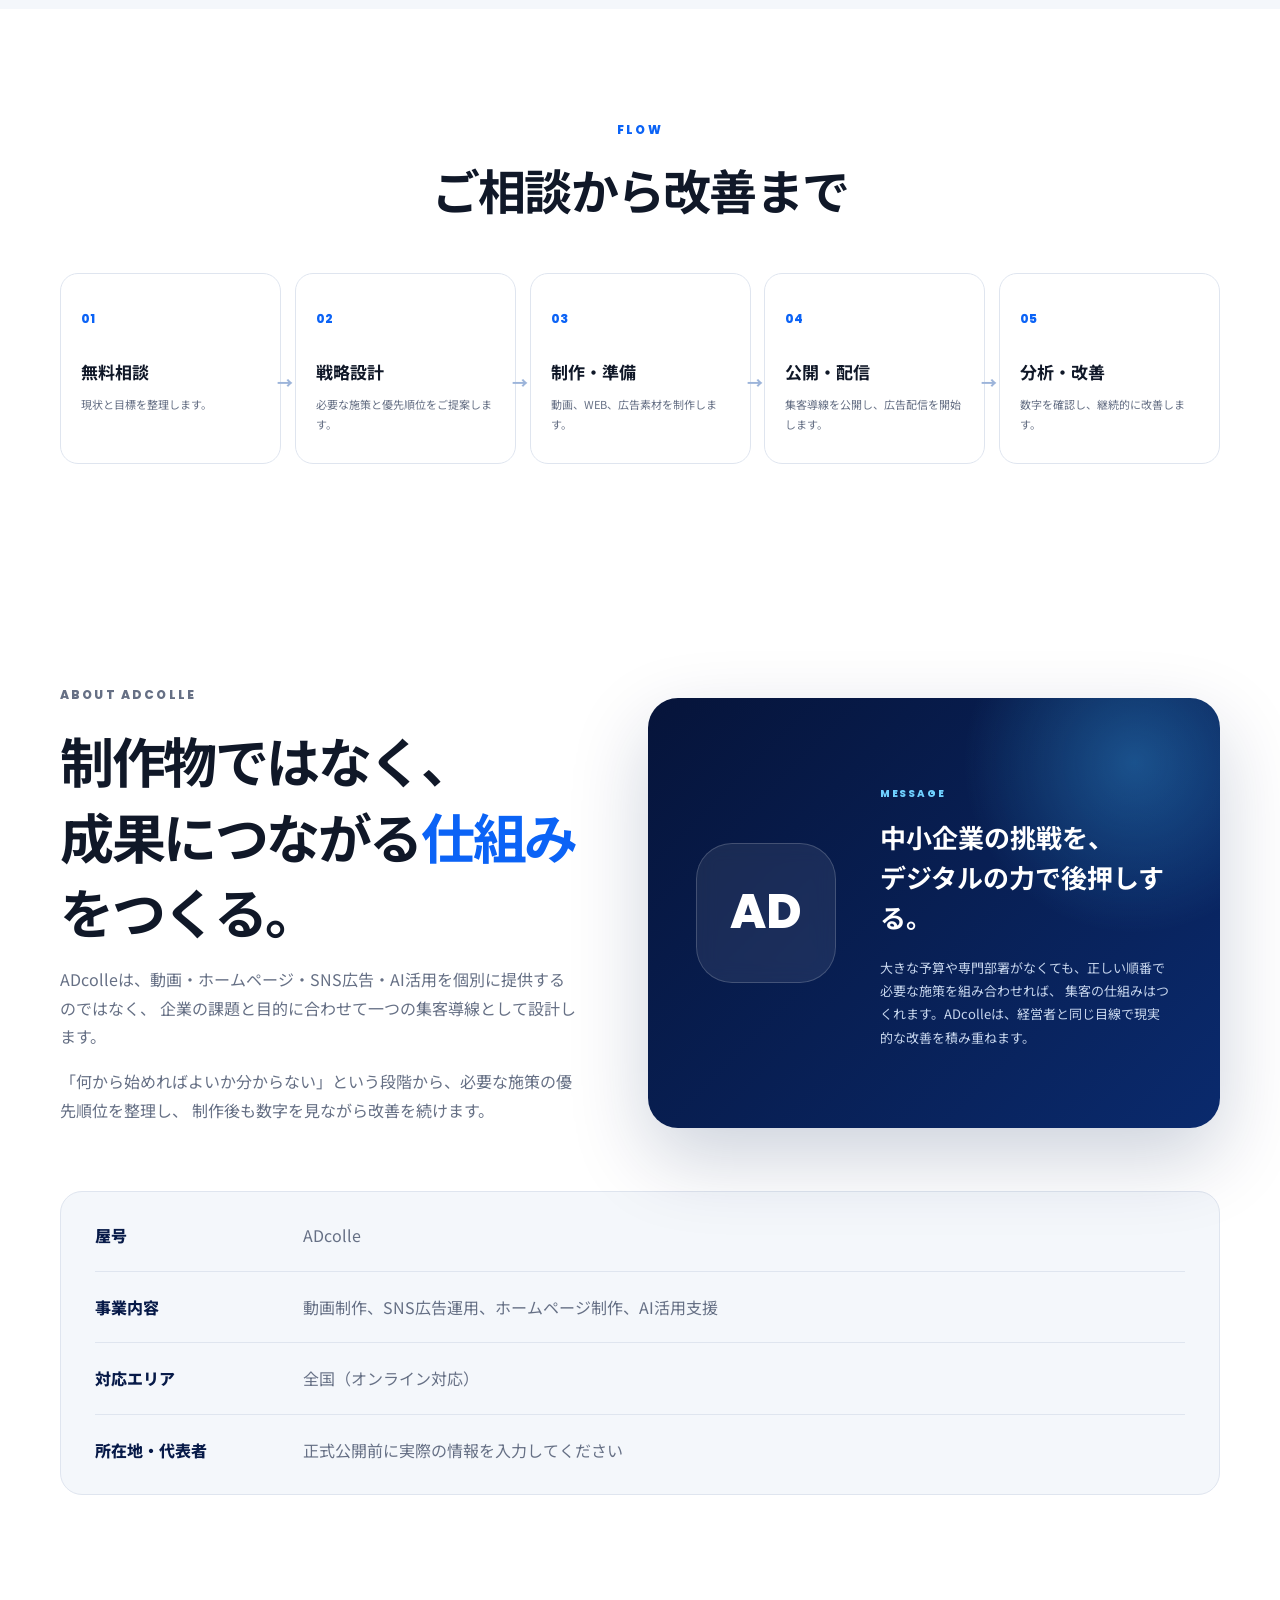
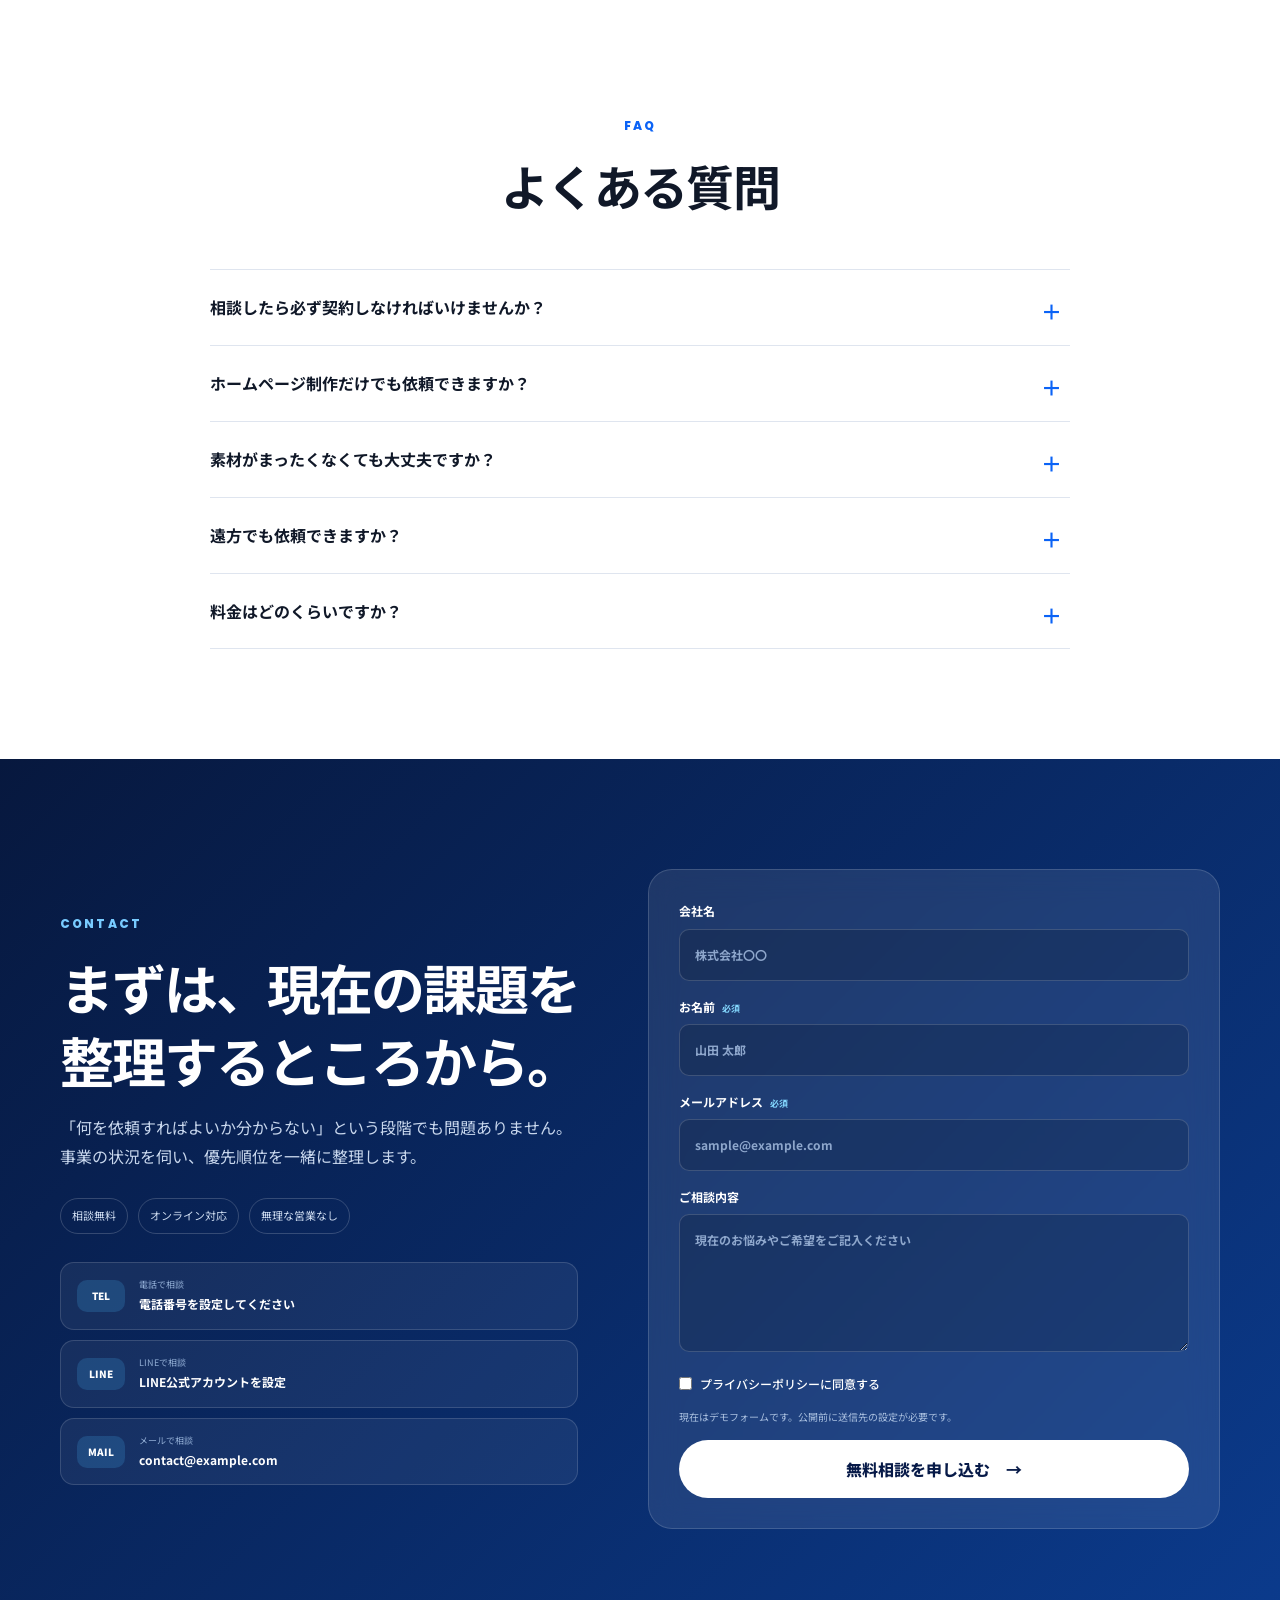
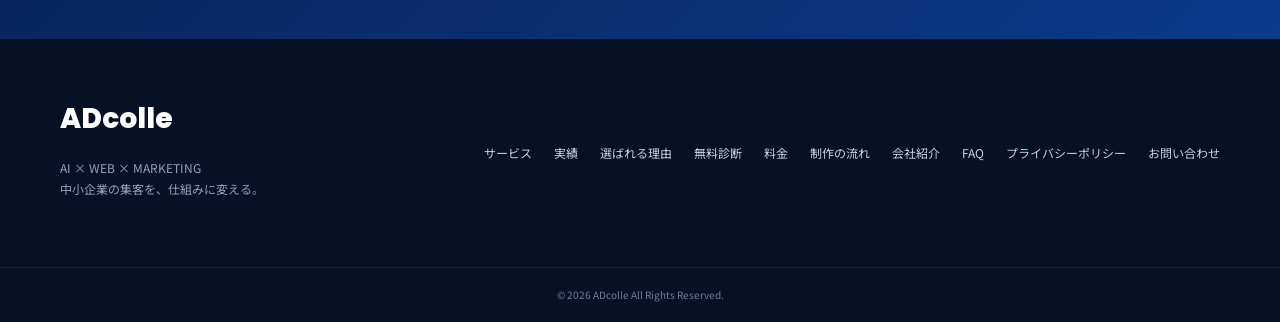
==== commit 1d30524f: "Add premium motion and interactions" ====
--- a/index.html
+++ b/index.html
@@ -41,6 +41,7 @@
 
 </head>
 <body>
+  <div class="scroll-progress" aria-hidden="true"><span></span></div>
   <a class="skip-link" href="#main-content">本文へ移動</a>
 
   <header class="site-header" id="top">
@@ -70,10 +71,12 @@
 
   <main id="main-content">
     <section class="hero">
+      <div class="hero-orb hero-orb-one" aria-hidden="true"></div>
+      <div class="hero-orb hero-orb-two" aria-hidden="true"></div>
       <div class="hero-glow glow-one"></div>
       <div class="hero-glow glow-two"></div>
       <div class="container hero-grid">
-        <div class="hero-copy reveal">
+        <div class="hero-copy reveal hero-sequence">
           <p class="eyebrow light">中小企業のための集客設計パートナー</p>
           <h1 class="hero-title">
             <span class="title-line">集客を、</span>
@@ -96,7 +99,7 @@
           </div>
         </div>
 
-        <div class="hero-dashboard reveal" aria-label="集客支援のイメージ">
+        <div class="hero-dashboard reveal hero-dashboard-motion" aria-label="集客支援のイメージ">
           <div class="dashboard-bar">
             <span class="dot"></span><span class="dot"></span><span class="dot"></span>
             <small>ADcolle Growth Dashboard</small>
@@ -111,9 +114,9 @@
             </div>
 
             <div class="metric-grid">
-              <article><small>問い合わせ</small><strong>+128%</strong><span>前月比</span></article>
-              <article><small>広告反応率</small><strong>3.8%</strong><span>+1.2pt</span></article>
-              <article><small>制作コンテンツ</small><strong>24</strong><span>本</span></article>
+              <article><small>問い合わせ</small><strong class="counter" data-target="128" data-prefix="+" data-suffix="%">0%</strong><span>前月比</span></article>
+              <article><small>広告反応率</small><strong class="counter" data-target="3.8" data-decimals="1" data-suffix="%">0%</strong><span>+1.2pt</span></article>
+              <article><small>制作コンテンツ</small><strong class="counter" data-target="24">0</strong><span>本</span></article>
             </div>
 
             <div class="chart-card">
@@ -156,7 +159,7 @@
           <p>ホームページ、SNS、動画、広告を別々に動かすのではなく、問い合わせまでの流れとしてつなぐ必要があります。</p>
         </div>
 
-        <div class="problem-grid">
+        <div class="problem-grid stagger-group">
           <article class="problem-card reveal"><span>01</span><h3>問い合わせが増えない</h3><p>ホームページはあるが、見込み客が行動する導線が整っていない。</p></article>
           <article class="problem-card reveal"><span>02</span><h3>SNSの反応が弱い</h3><p>投稿を続けても、認知から相談までの流れにつながっていない。</p></article>
           <article class="problem-card reveal"><span>03</span><h3>動画を活かせていない</h3><p>制作後の広告配信や営業活用まで設計されていない。</p></article>
@@ -173,7 +176,7 @@
           <p>単体の制作ではなく、成果につながる組み合わせと順番から設計します。</p>
         </div>
 
-        <div class="service-grid">
+        <div class="service-grid stagger-group">
           <article class="service-card reveal">
             <div class="service-number">01</div><div class="service-icon">▶</div>
             <h3>動画制作</h3><p>会社紹介、採用、商品PR、SNS用ショート動画まで、目的から逆算して制作します。</p>
@@ -207,7 +210,7 @@
             <span class="heading-line"><em>成果が出るまで改善する。</em></span>
           </h2>
         </div>
-        <div class="strength-grid">
+        <div class="strength-grid stagger-group">
           <article class="strength-card reveal"><span>01</span><h3>経営課題から考える</h3><p>制作物からではなく、売上・採用・認知などの目的から必要な施策を整理します。</p></article>
           <article class="strength-card reveal"><span>02</span><h3>窓口を一本化できる</h3><p>動画、広告、WEB、AIを別々に依頼せず、一つの方針で進められます。</p></article>
           <article class="strength-card reveal"><span>03</span><h3>数字を見て改善する</h3><p>アクセスや広告反応を確認し、感覚だけに頼らず改善を積み重ねます。</p></article>
@@ -222,7 +225,7 @@
           <h2>成果につながる支援事例</h2>
           <p class="notice">以下はレイアウト確認用のサンプルです。公開前に実際の事例へ差し替えてください。</p>
         </div>
-        <div class="works-grid">
+        <div class="works-grid stagger-group">
           <article class="work-card reveal"><div class="work-image construction"></div><div class="work-body"><small>建設会社｜集客支援</small><h3>問い合わせ導線を再設計</h3><div class="result"><span>問い合わせ数</span><strong>3.2倍</strong></div><p>会社紹介動画、LP、SNS広告を連動させ、相談までの流れを一本化。</p></div></article>
           <article class="work-card reveal"><div class="work-image manufacturing"></div><div class="work-body"><small>製造業｜採用支援</small><h3>仕事の魅力を動画で可視化</h3><div class="result"><span>採用応募数</span><strong>2.8倍</strong></div><p>社員インタビューと採用ページを制作し、求職者の不安を解消。</p></div></article>
           <article class="work-card reveal"><div class="work-image realestate"></div><div class="work-body"><small>不動産会社｜広告支援</small><h3>SNSから相談予約へ</h3><div class="result"><span>資料請求数</span><strong>4.5倍</strong></div><p>短尺動画と広告配信を組み合わせ、見込み客の獲得効率を改善。</p></div></article>
@@ -317,7 +320,7 @@
           <p>金額は目安です。課題と優先順位を整理したうえで、必要な内容だけをご提案します。</p>
         </div>
 
-        <div class="pricing-grid">
+        <div class="pricing-grid stagger-group">
           <article class="pricing-card reveal">
             <div class="plan-label">STARTER</div>
             <h3>集客スタータープラン</h3>
@@ -370,7 +373,7 @@
     <section class="section" id="flow">
       <div class="container">
         <div class="section-heading reveal"><p class="eyebrow">FLOW</p><h2>ご相談から改善まで</h2></div>
-        <div class="flow-grid">
+        <div class="flow-grid stagger-group">
           <article class="flow-card reveal"><span>01</span><h3>無料相談</h3><p>現状と目標を整理します。</p></article>
           <article class="flow-card reveal"><span>02</span><h3>戦略設計</h3><p>必要な施策と優先順位をご提案します。</p></article>
           <article class="flow-card reveal"><span>03</span><h3>制作・準備</h3><p>動画、WEB、広告素材を制作します。</p></article>
@@ -442,9 +445,9 @@
             <span class="heading-line">整理するところから。</span>
           </h2>
           <p>「何を依頼すればよいか分からない」という段階でも問題ありません。事業の状況を伺い、優先順位を一緒に整理します。</p>
-          <div class="contact-points"><span>相談無料</span><span>オンライン対応</span><span>無理な営業なし</span></div>
-
-          <div class="contact-methods">
+          <div class="contact-points stagger-group"><span>相談無料</span><span>オンライン対応</span><span>無理な営業なし</span></div>
+
+          <div class="contact-methods stagger-group">
             <a class="contact-method" href="tel:0000000000">
               <span class="method-icon">TEL</span>
               <div><small>電話で相談</small><strong>電話番号を設定してください</strong></div>
--- a/css/style.css
+++ b/css/style.css
@@ -1254,3 +1254,248 @@
 .error-page main > p:not(:first-child) {
   color: #c2d1e8;
 }
+
+/* =========================================================
+   Ver.9 — Premium motion system
+   ========================================================= */
+
+.scroll-progress {
+  position: fixed;
+  inset: 0 0 auto;
+  z-index: 2200;
+  height: 3px;
+  pointer-events: none;
+}
+
+.scroll-progress span {
+  display: block;
+  width: 0;
+  height: 100%;
+  background: linear-gradient(90deg, #0b63f6, #33b7ff);
+  box-shadow: 0 0 16px rgba(51, 183, 255, .55);
+  transform-origin: left center;
+}
+
+.hero-orb {
+  position: absolute;
+  border-radius: 50%;
+  filter: blur(4px);
+  pointer-events: none;
+  will-change: transform;
+}
+
+.hero-orb-one {
+  width: 420px;
+  height: 420px;
+  top: 8%;
+  right: -120px;
+  background: radial-gradient(circle, rgba(51,183,255,.28), rgba(51,183,255,0) 70%);
+}
+
+.hero-orb-two {
+  width: 360px;
+  height: 360px;
+  bottom: -90px;
+  left: -120px;
+  background: radial-gradient(circle, rgba(11,99,246,.28), rgba(11,99,246,0) 70%);
+}
+
+.hero-sequence .eyebrow,
+.hero-sequence .hero-title,
+.hero-sequence .hero-text,
+.hero-sequence .hero-actions,
+.hero-sequence .hero-trust {
+  opacity: 0;
+  transform: translateY(24px);
+}
+
+.hero-sequence.visible .eyebrow {
+  animation: premiumRise .8s cubic-bezier(.2,.8,.2,1) .05s forwards;
+}
+
+.hero-sequence.visible .hero-title {
+  animation: premiumRise .95s cubic-bezier(.2,.8,.2,1) .16s forwards;
+}
+
+.hero-sequence.visible .hero-text {
+  animation: premiumRise .85s cubic-bezier(.2,.8,.2,1) .34s forwards;
+}
+
+.hero-sequence.visible .hero-actions {
+  animation: premiumRise .85s cubic-bezier(.2,.8,.2,1) .48s forwards;
+}
+
+.hero-sequence.visible .hero-trust {
+  animation: premiumRise .8s cubic-bezier(.2,.8,.2,1) .62s forwards;
+}
+
+.hero-dashboard-motion {
+  transform: translateY(32px) scale(.975);
+  opacity: 0;
+}
+
+.hero-dashboard-motion.visible {
+  animation: dashboardEnter 1.1s cubic-bezier(.18,.84,.25,1) .35s forwards;
+}
+
+.hero-dashboard-motion::after {
+  content: "";
+  position: absolute;
+  inset: -40% auto -40% -45%;
+  width: 35%;
+  transform: rotate(15deg);
+  background: linear-gradient(90deg, transparent, rgba(255,255,255,.10), transparent);
+  pointer-events: none;
+}
+
+.hero-dashboard-motion.visible::after {
+  animation: dashboardShine 2.2s ease 1.15s both;
+}
+
+.stagger-group > * {
+  opacity: 0;
+  transform: translateY(28px);
+  transition:
+    opacity .75s cubic-bezier(.2,.8,.2,1),
+    transform .75s cubic-bezier(.2,.8,.2,1);
+}
+
+.stagger-group.visible > * {
+  opacity: 1;
+  transform: none;
+}
+
+.stagger-group.visible > *:nth-child(1) { transition-delay: .04s; }
+.stagger-group.visible > *:nth-child(2) { transition-delay: .12s; }
+.stagger-group.visible > *:nth-child(3) { transition-delay: .20s; }
+.stagger-group.visible > *:nth-child(4) { transition-delay: .28s; }
+.stagger-group.visible > *:nth-child(5) { transition-delay: .36s; }
+
+.service-card,
+.problem-card,
+.work-card,
+.pricing-card,
+.strength-card,
+.flow-card {
+  will-change: transform;
+}
+
+.service-card:hover,
+.problem-card:hover,
+.work-card:hover,
+.pricing-card:hover {
+  transform: translateY(-8px) scale(1.012);
+}
+
+.button {
+  position: relative;
+  overflow: hidden;
+  isolation: isolate;
+}
+
+.button::before {
+  content: "";
+  position: absolute;
+  inset: 0;
+  z-index: -1;
+  transform: translateX(-105%);
+  background: linear-gradient(105deg, transparent 20%, rgba(255,255,255,.22) 48%, transparent 76%);
+  transition: transform .65s cubic-bezier(.2,.8,.2,1);
+}
+
+.button:hover::before {
+  transform: translateX(105%);
+}
+
+.logo-word {
+  transition: letter-spacing .35s ease, opacity .35s ease;
+}
+
+.logo:hover .logo-word {
+  letter-spacing: -.015em;
+  opacity: .9;
+}
+
+.chart span {
+  transform-origin: bottom;
+  transform: scaleY(0);
+}
+
+.hero-dashboard-motion.visible .chart span {
+  animation: chartGrow .8s cubic-bezier(.2,.8,.2,1) forwards;
+}
+
+.hero-dashboard-motion.visible .chart span:nth-child(1) { animation-delay: .85s; }
+.hero-dashboard-motion.visible .chart span:nth-child(2) { animation-delay: .94s; }
+.hero-dashboard-motion.visible .chart span:nth-child(3) { animation-delay: 1.03s; }
+.hero-dashboard-motion.visible .chart span:nth-child(4) { animation-delay: 1.12s; }
+.hero-dashboard-motion.visible .chart span:nth-child(5) { animation-delay: 1.21s; }
+.hero-dashboard-motion.visible .chart span:nth-child(6) { animation-delay: 1.30s; }
+
+@keyframes premiumRise {
+  from { opacity: 0; transform: translateY(24px); }
+  to { opacity: 1; transform: translateY(0); }
+}
+
+@keyframes dashboardEnter {
+  from { opacity: 0; transform: translateY(34px) scale(.975); }
+  to { opacity: 1; transform: translateY(0) scale(1); }
+}
+
+@keyframes dashboardShine {
+  from { transform: translateX(0) rotate(15deg); opacity: 0; }
+  20% { opacity: 1; }
+  to { transform: translateX(480%) rotate(15deg); opacity: 0; }
+}
+
+@keyframes chartGrow {
+  from { transform: scaleY(0); }
+  to { transform: scaleY(1); }
+}
+
+@media (pointer: fine) {
+  .magnetic {
+    transition: transform .18s ease-out;
+  }
+}
+
+@media (max-width: 760px) {
+  .hero-orb-one {
+    width: 260px;
+    height: 260px;
+    right: -100px;
+  }
+
+  .hero-orb-two {
+    width: 240px;
+    height: 240px;
+  }
+
+  .stagger-group > * {
+    transform: translateY(20px);
+  }
+}
+
+@media (prefers-reduced-motion: reduce) {
+  .scroll-progress {
+    display: none;
+  }
+
+  .hero-sequence .eyebrow,
+  .hero-sequence .hero-title,
+  .hero-sequence .hero-text,
+  .hero-sequence .hero-actions,
+  .hero-sequence .hero-trust,
+  .hero-dashboard-motion,
+  .stagger-group > *,
+  .chart span {
+    opacity: 1 !important;
+    transform: none !important;
+    animation: none !important;
+    transition: none !important;
+  }
+
+  .hero-dashboard-motion::after {
+    display: none;
+  }
+}
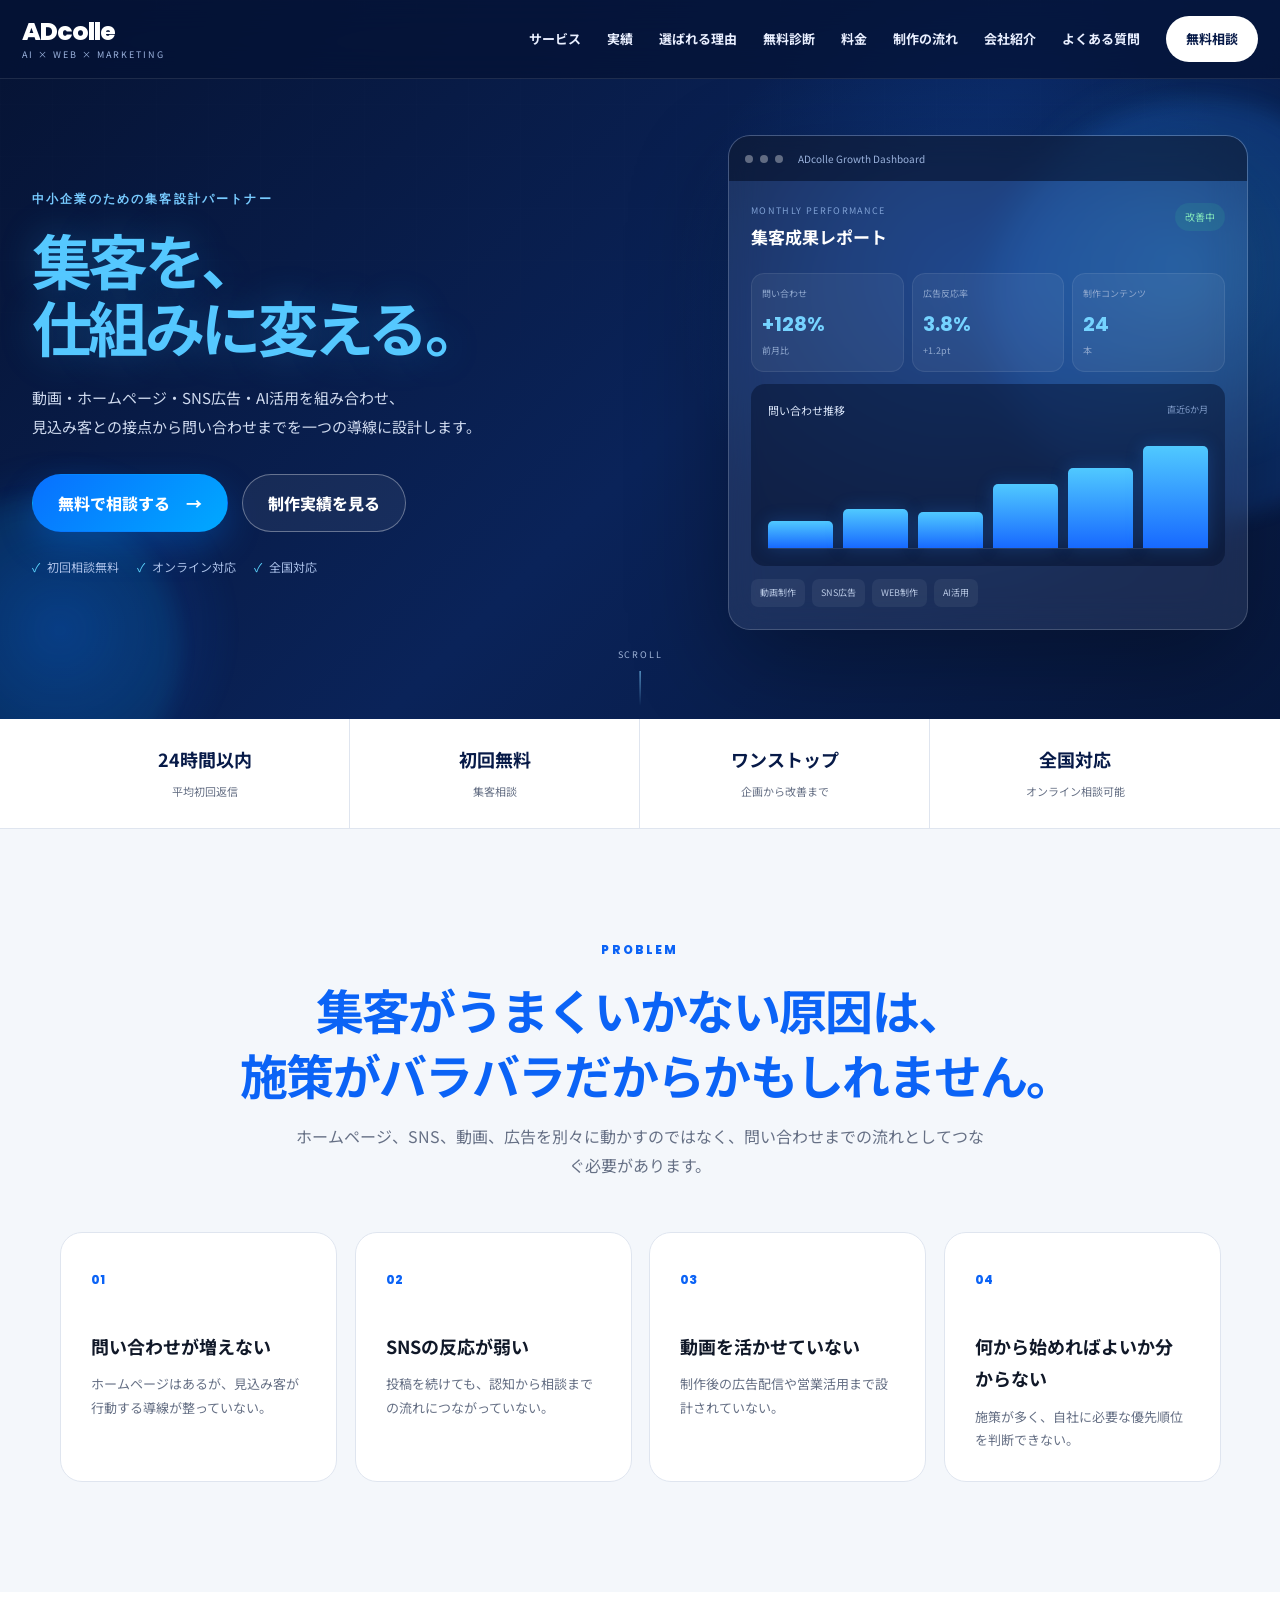
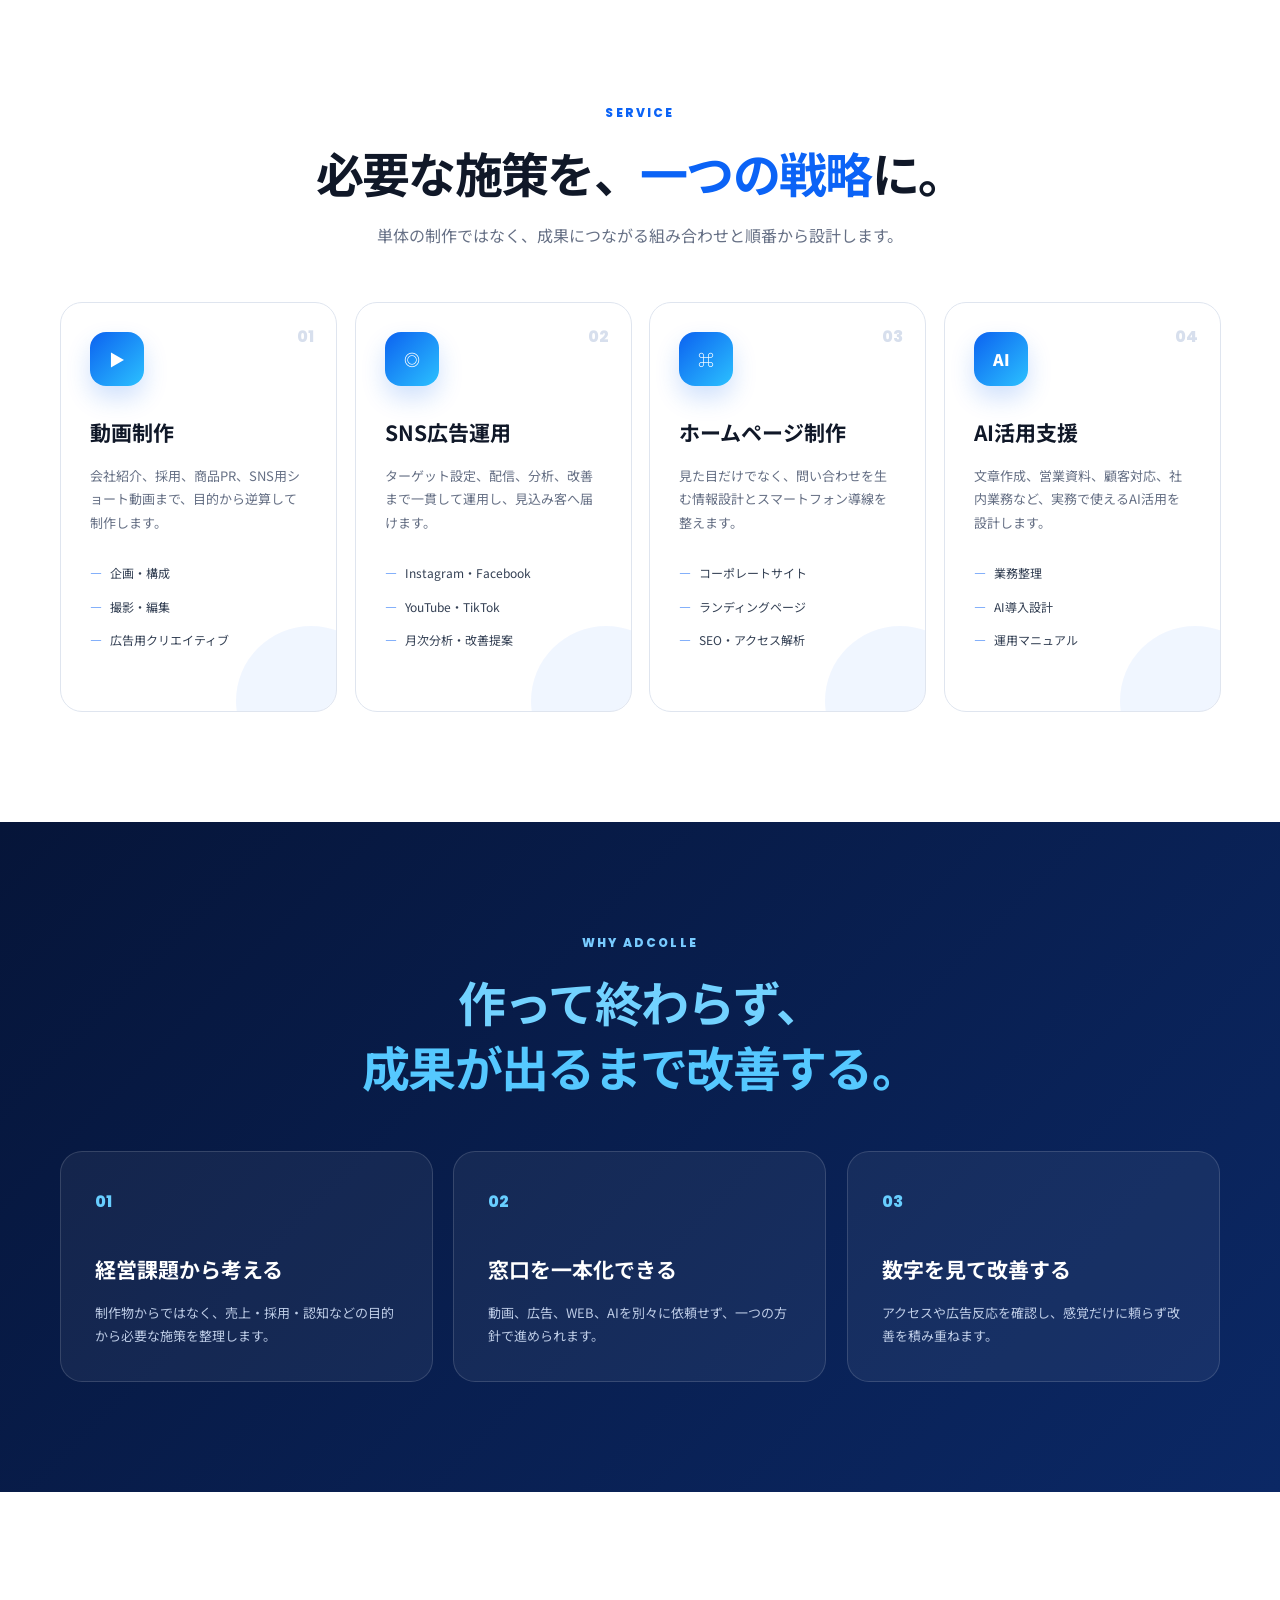
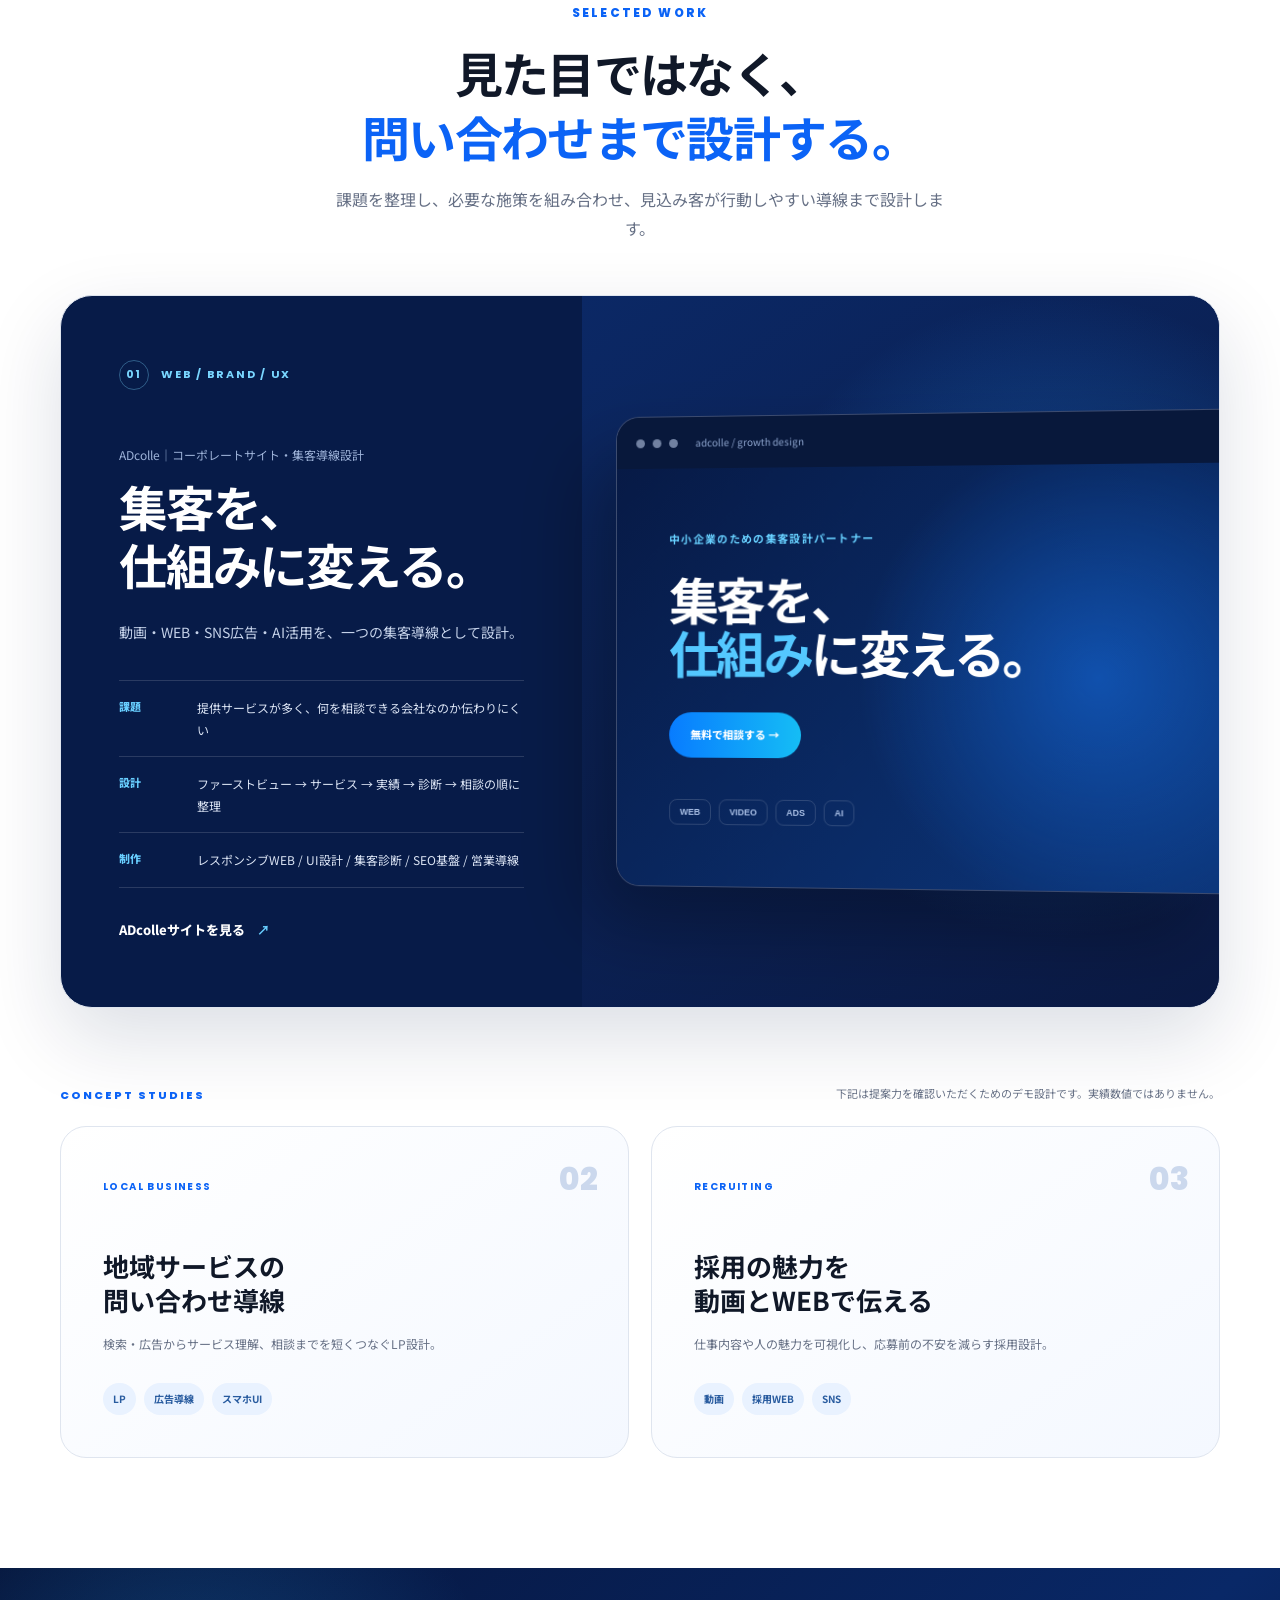
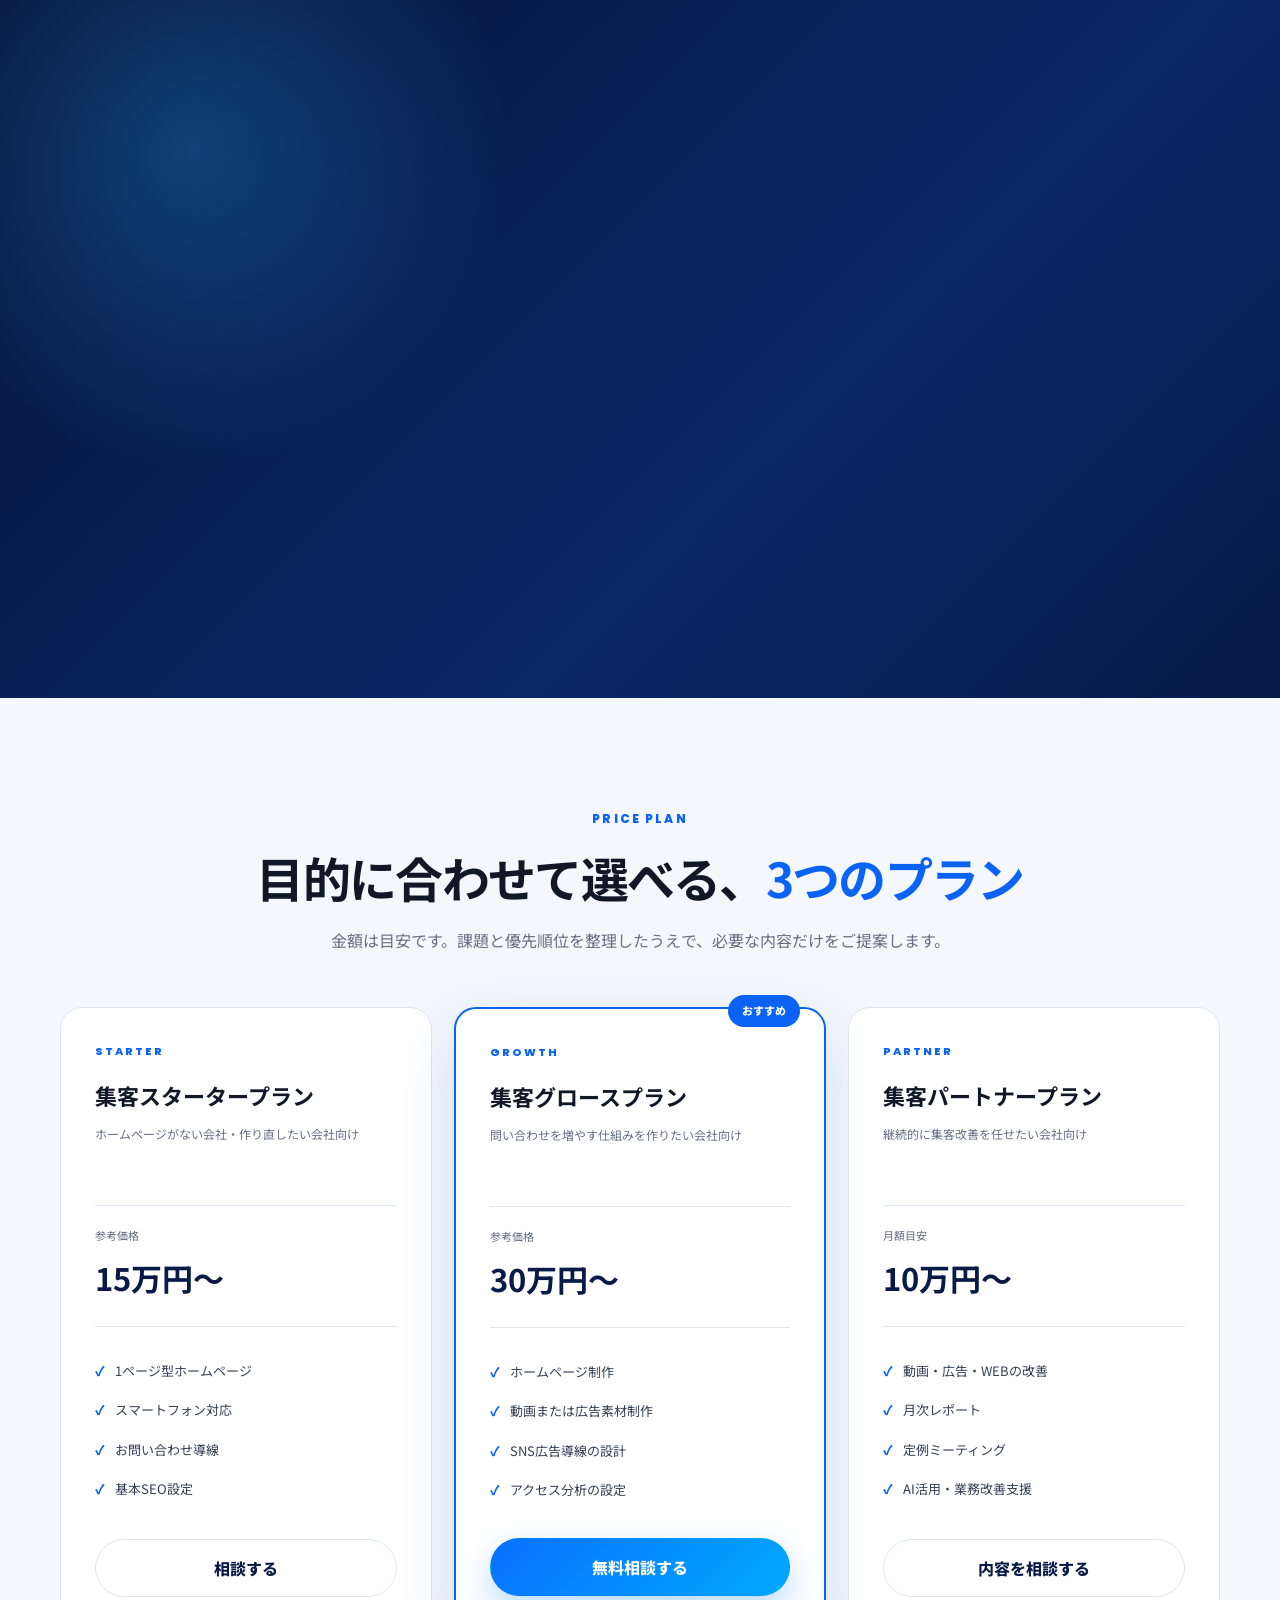
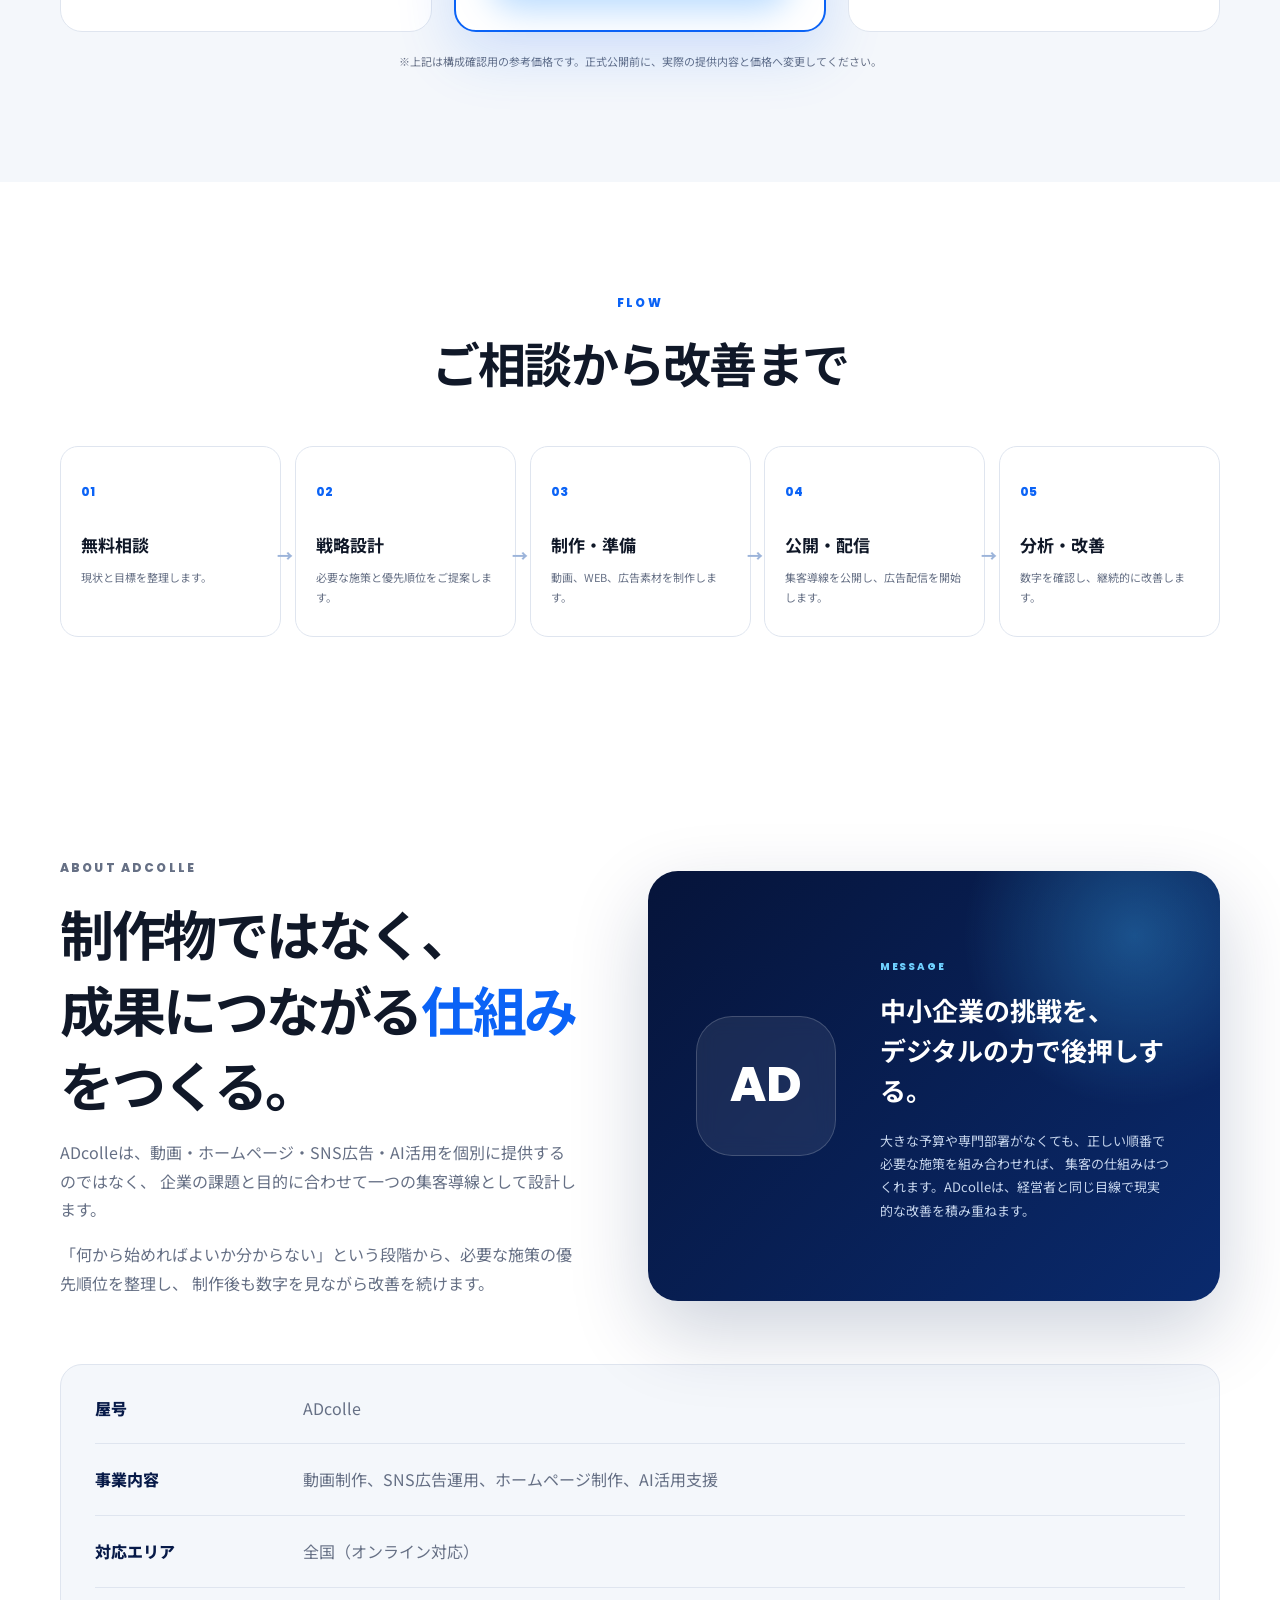
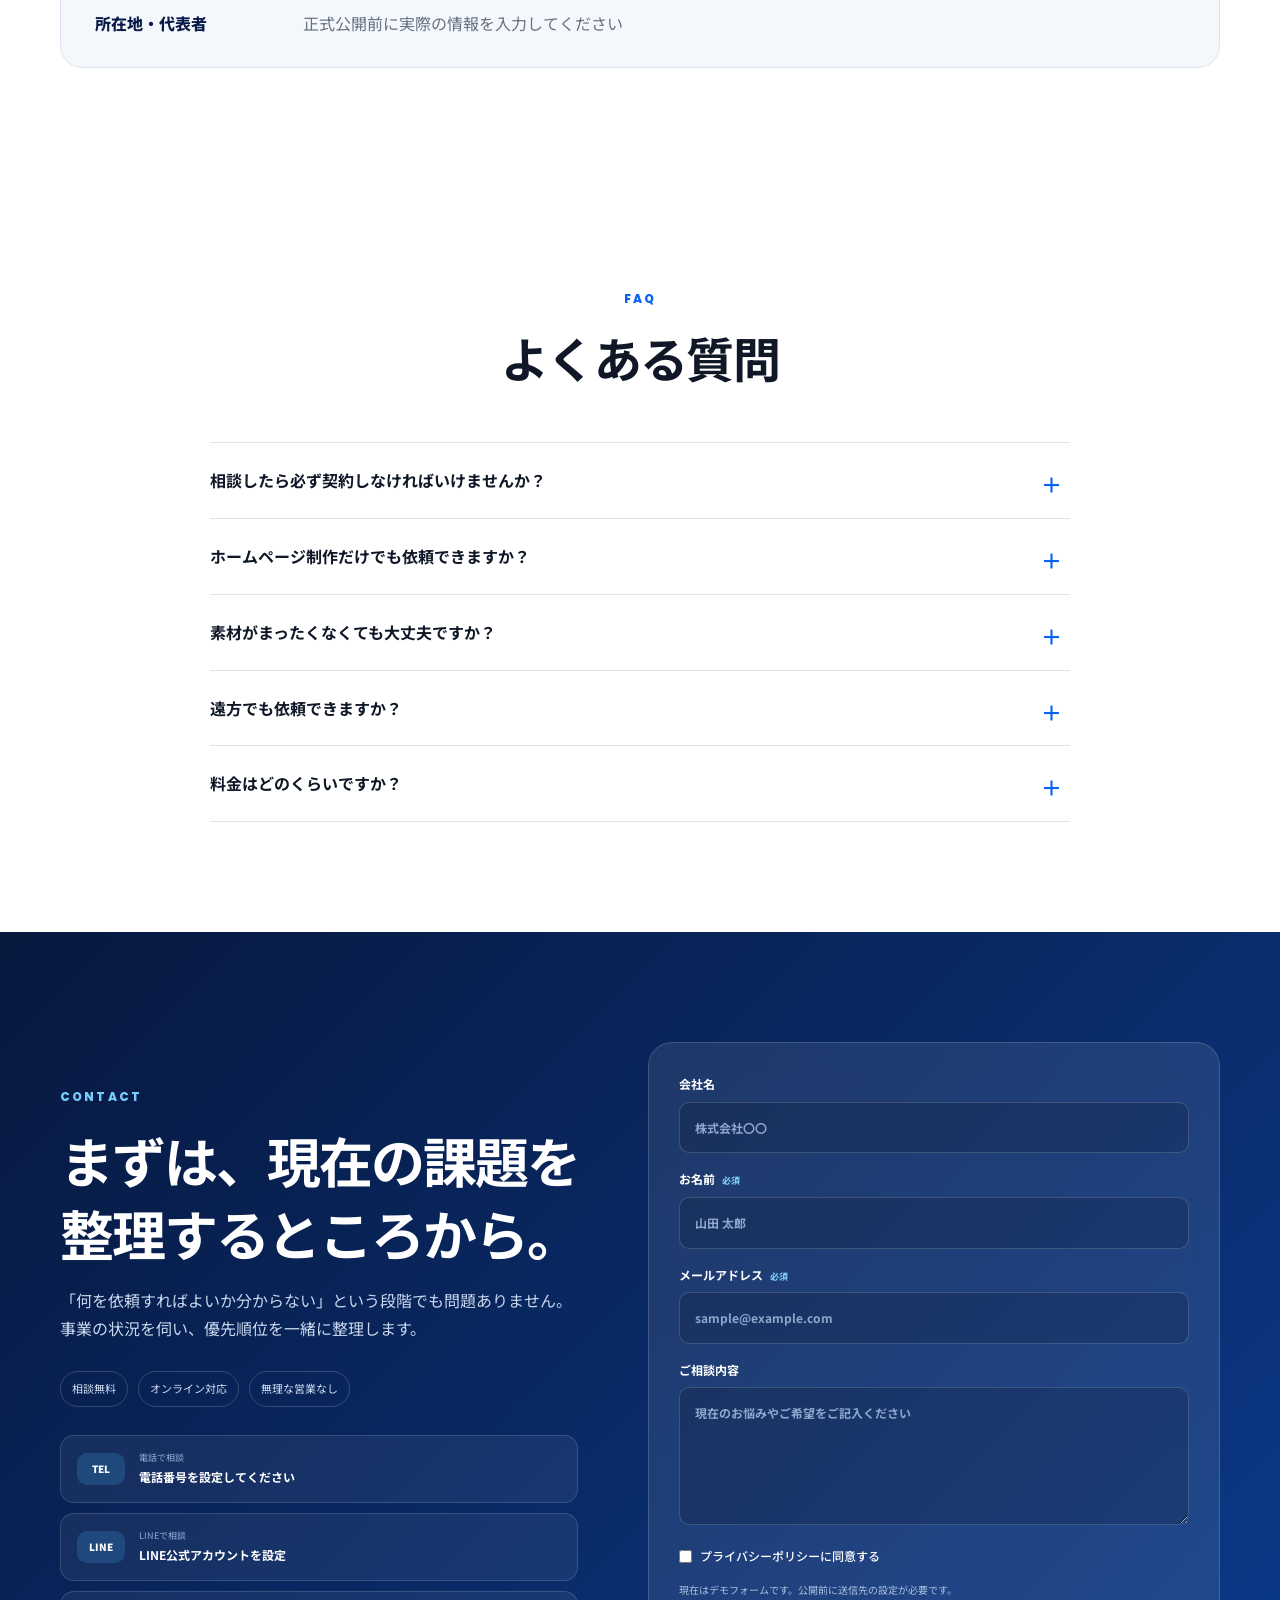
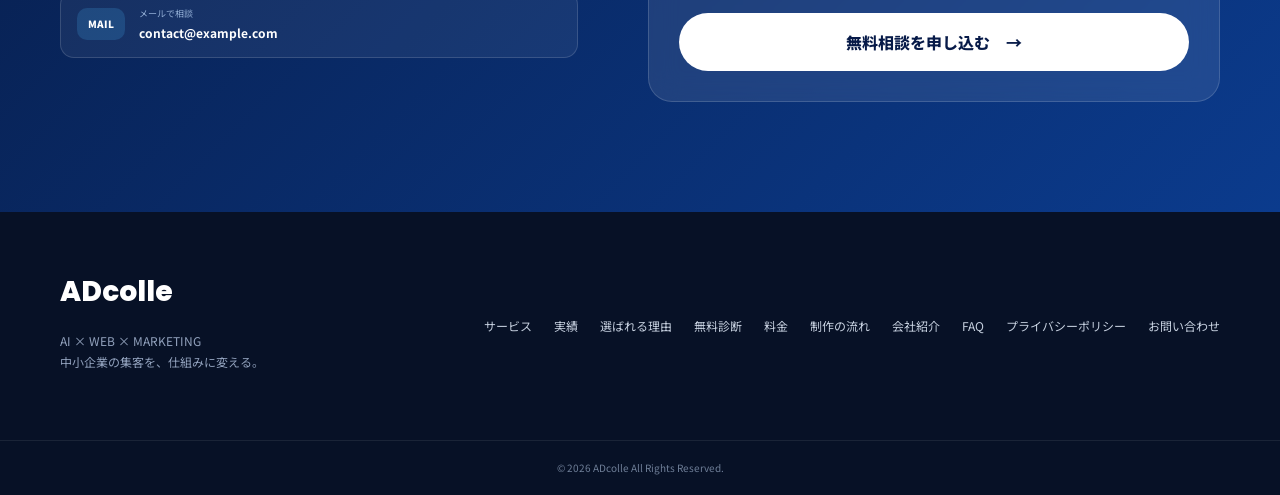
==== commit 63a04390: "Final polish responsive copy and motion" ====
--- a/index.html
+++ b/index.html
@@ -218,21 +218,57 @@
       </div>
     </section>
 
-    <section class="section" id="works">
+    <section class="section works-section" id="works">
       <div class="container">
-        <div class="section-heading reveal">
-          <p class="eyebrow">CASE STUDY</p>
-          <h2>成果につながる支援事例</h2>
-          <p class="notice">以下はレイアウト確認用のサンプルです。公開前に実際の事例へ差し替えてください。</p>
-        </div>
-        <div class="works-grid stagger-group">
-          <article class="work-card reveal"><div class="work-image construction"></div><div class="work-body"><small>建設会社｜集客支援</small><h3>問い合わせ導線を再設計</h3><div class="result"><span>問い合わせ数</span><strong>3.2倍</strong></div><p>会社紹介動画、LP、SNS広告を連動させ、相談までの流れを一本化。</p></div></article>
-          <article class="work-card reveal"><div class="work-image manufacturing"></div><div class="work-body"><small>製造業｜採用支援</small><h3>仕事の魅力を動画で可視化</h3><div class="result"><span>採用応募数</span><strong>2.8倍</strong></div><p>社員インタビューと採用ページを制作し、求職者の不安を解消。</p></div></article>
-          <article class="work-card reveal"><div class="work-image realestate"></div><div class="work-body"><small>不動産会社｜広告支援</small><h3>SNSから相談予約へ</h3><div class="result"><span>資料請求数</span><strong>4.5倍</strong></div><p>短尺動画と広告配信を組み合わせ、見込み客の獲得効率を改善。</p></div></article>
-        </div>
-      </div>
-    </section>
-
+        <div class="section-heading works-heading reveal">
+          <p class="eyebrow">SELECTED WORK</p>
+          <h2>見た目ではなく、<br><span>問い合わせまで設計する。</span></h2>
+          <p>課題を整理し、必要な施策を組み合わせ、見込み客が行動しやすい導線まで設計します。</p>
+        </div>
+
+        <article class="featured-work reveal">
+          <div class="featured-work-copy">
+            <div class="work-kicker"><span>01</span> WEB / BRAND / UX</div>
+            <p class="work-status">ADcolle｜コーポレートサイト・集客導線設計</p>
+            <h2 class="works-feature-title">
+  <span class="works-title-line">集客を、</span>
+  <span class="works-title-line">仕組みに変える。</span>
+</h2>
+            <p class="work-lead">動画・WEB・SNS広告・AI活用を、一つの集客導線として設計。</p>
+            <dl class="work-process">
+              <div><dt>課題</dt><dd>提供サービスが多く、何を相談できる会社なのか伝わりにくい</dd></div>
+              <div><dt>設計</dt><dd>ファーストビュー → サービス → 実績 → 診断 → 相談の順に整理</dd></div>
+              <div><dt>制作</dt><dd>レスポンシブWEB / UI設計 / 集客診断 / SEO基盤 / 営業導線</dd></div>
+            </dl>
+            <a class="work-link" href="#top">ADcolleサイトを見る <span>↗</span></a>
+          </div>
+          <div class="featured-work-visual" aria-label="ADcolleサイトのデザインイメージ">
+            <div class="browser-frame">
+              <div class="browser-bar"><i></i><i></i><i></i><span>adcolle / growth design</span></div>
+              <div class="browser-screen">
+                <p>中小企業のための集客設計パートナー</p>
+                <strong>集客を、<br><em>仕組み</em>に変える。</strong>
+                <div class="browser-cta">無料で相談する →</div>
+                <div class="browser-metrics"><span>WEB</span><span>VIDEO</span><span>ADS</span><span>AI</span></div>
+              </div>
+            </div>
+          </div>
+        </article>
+
+        <div class="concept-label reveal">
+          <span>CONCEPT STUDIES</span>
+          <p>下記は提案力を確認いただくためのデモ設計です。実績数値ではありません。</p>
+        </div>
+        <div class="concept-grid stagger-group">
+          <article class="concept-card reveal">
+            <span class="concept-no">02</span><small>LOCAL BUSINESS</small><h3>地域サービスの<br>問い合わせ導線</h3><p>検索・広告からサービス理解、相談までを短くつなぐLP設計。</p><div class="concept-tags"><span>LP</span><span>広告導線</span><span>スマホUI</span></div>
+          </article>
+          <article class="concept-card reveal">
+            <span class="concept-no">03</span><small>RECRUITING</small><h3>採用の魅力を<br>動画とWEBで伝える</h3><p>仕事内容や人の魅力を可視化し、応募前の不安を減らす採用設計。</p><div class="concept-tags"><span>動画</span><span>採用WEB</span><span>SNS</span></div>
+          </article>
+        </div>
+      </div>
+    </section>
 
 
     <section class="diagnosis-section" id="diagnosis">
--- a/css/style.css
+++ b/css/style.css
@@ -157,20 +157,32 @@
 .strength-card h3 { margin:34px 0 12px; font-size:21px; }
 .strength-card p { margin:0; color:#bdcce6; font-size:13px; }
 
-.works-grid { display:grid; grid-template-columns:repeat(3,1fr); gap:22px; }
-.work-card { overflow:hidden; border:1px solid var(--line); border-radius:var(--radius); background:#fff; transition:.3s; }
-.work-card:hover { transform:translateY(-6px); box-shadow:var(--shadow); }
-.work-image { height:205px; background-position:center; background-size:cover; }
-.construction { background-image:linear-gradient(rgba(7,26,72,.08),rgba(7,26,72,.18)),url("https://images.unsplash.com/photo-1504307651254-35680f356dfd?auto=format&fit=crop&w=900&q=82"); }
-.manufacturing { background-image:linear-gradient(rgba(7,26,72,.08),rgba(7,26,72,.18)),url("https://images.unsplash.com/photo-1581092160562-40aa08e78837?auto=format&fit=crop&w=900&q=82"); }
-.realestate { background-image:linear-gradient(rgba(7,26,72,.08),rgba(7,26,72,.18)),url("https://images.unsplash.com/photo-1560518883-ce09059eeffa?auto=format&fit=crop&w=900&q=82"); }
-.work-body { padding:25px; }
-.work-body small { color:var(--blue); font-weight:700; }
-.work-body h3 { margin:9px 0 15px; font-size:18px; }
-.work-body p { color:var(--muted); font-size:12px; }
-.result { display:flex; align-items:end; justify-content:space-between; padding:15px 0; border-block:1px solid var(--line); }
-.result span { font-size:11px; color:var(--muted); }
-.result strong { color:var(--blue); font-size:26px; }
+.works-section { overflow:hidden; }
+.works-heading { max-width:760px; }
+.works-heading h2 span { color:var(--blue); }
+.works-heading > p:last-child { max-width:620px; color:var(--muted); }
+.featured-work { display:grid; grid-template-columns:minmax(0,.9fr) minmax(0,1.1fr); min-height:610px; margin-top:42px; overflow:hidden; border:1px solid var(--line); border-radius:32px; background:#071b48; box-shadow:0 30px 80px rgba(7,26,72,.14); }
+.featured-work-copy { padding:64px 58px; color:#fff; }
+.work-kicker { display:flex; align-items:center; gap:12px; color:#79d6ff; font:700 11px/1 Poppins,sans-serif; letter-spacing:.16em; }
+.work-kicker span { display:grid; place-items:center; width:30px; height:30px; border:1px solid rgba(121,214,255,.35); border-radius:50%; }
+.work-status { margin:54px 0 12px; color:#9db2d8; font-size:12px; }
+.featured-work h3 { margin:0; font-size:clamp(34px,4vw,58px); line-height:1.08; letter-spacing:-.045em; }
+.work-lead { max-width:500px; margin:28px 0 34px; color:#c5d2e9; font-size:14px; line-height:1.9; }
+.work-process { margin:0; border-top:1px solid rgba(255,255,255,.14); }
+.work-process div { display:grid; grid-template-columns:64px 1fr; gap:14px; padding:16px 0; border-bottom:1px solid rgba(255,255,255,.14); }
+.work-process dt { color:#68ceff; font-size:11px; font-weight:800; }
+.work-process dd { margin:0; color:#dce5f5; font-size:12px; }
+.work-link { display:inline-flex; gap:12px; margin-top:30px; color:#fff; font-size:13px; font-weight:800; text-decoration:none; }
+.work-link span { color:#68ceff; transition:transform .25s; }.work-link:hover span { transform:translate(3px,-3px); }
+.featured-work-visual { display:flex; align-items:center; padding:54px 0 54px 28px; background:radial-gradient(circle at 75% 45%,rgba(31,142,255,.48),transparent 52%),linear-gradient(145deg,#0b2865,#0a1943); }
+.browser-frame { width:112%; min-height:430px; overflow:hidden; border:1px solid rgba(255,255,255,.2); border-radius:24px 0 0 24px; background:#0b1e4b; box-shadow:-30px 40px 80px rgba(0,0,0,.3); transform:perspective(1200px) rotateY(-4deg); transition:transform .5s ease; }
+.featured-work:hover .browser-frame { transform:perspective(1200px) rotateY(0deg) translateX(-5px); }
+.browser-bar { display:flex; align-items:center; gap:8px; height:52px; padding:0 20px; background:#08183b; color:#8fa6cf; font-size:10px; }.browser-bar i{width:9px;height:9px;border-radius:50%;background:#7181a1}.browser-bar span{margin-left:10px}
+.browser-screen { min-height:378px; padding:62px 54px; background:radial-gradient(circle at 80% 50%,rgba(23,124,255,.45),transparent 45%),linear-gradient(135deg,#071a46,#0c367b); color:#fff; }
+.browser-screen p { margin:0 0 24px; color:#67d0ff; font-size:11px; font-weight:700; letter-spacing:.12em; }.browser-screen strong{display:block;font-size:clamp(34px,4vw,58px);line-height:1.05;letter-spacing:-.05em}.browser-screen em{color:#54c8ff;font-style:normal}.browser-cta{display:inline-block;margin-top:34px;padding:13px 22px;border-radius:999px;background:linear-gradient(90deg,#087cff,#15bdf5);font-size:11px;font-weight:800}.browser-metrics{display:flex;gap:8px;margin-top:42px}.browser-metrics span{padding:7px 10px;border:1px solid rgba(255,255,255,.15);border-radius:8px;color:#aac0e6;font:600 9px Poppins,sans-serif}
+.concept-label { display:flex; justify-content:space-between; align-items:end; gap:30px; margin:76px 0 22px; }.concept-label span{color:var(--blue);font:800 11px Poppins,sans-serif;letter-spacing:.18em}.concept-label p{margin:0;color:var(--muted);font-size:11px}
+.concept-grid { display:grid; grid-template-columns:repeat(2,1fr); gap:22px; }.concept-card{position:relative;min-height:310px;padding:42px;border:1px solid var(--line);border-radius:26px;background:linear-gradient(145deg,#fff,#f4f8ff);transition:.35s}.concept-card:hover{transform:translateY(-6px);box-shadow:var(--shadow);border-color:#bfd3f6}.concept-no{position:absolute;right:30px;top:28px;color:#cbd8ed;font:800 32px Poppins,sans-serif}.concept-card small{color:var(--blue);font:700 10px Poppins,sans-serif;letter-spacing:.14em}.concept-card h3{margin:52px 0 16px;font-size:26px;line-height:1.3}.concept-card p{max-width:430px;color:var(--muted);font-size:12px;line-height:1.8}.concept-tags{display:flex;flex-wrap:wrap;gap:8px;margin-top:28px}.concept-tags span{padding:7px 10px;border-radius:999px;background:#e9f2ff;color:#285b9f;font-size:10px;font-weight:700}
+@media (max-width: 800px){.featured-work{grid-template-columns:1fr;border-radius:24px}.featured-work-copy{padding:42px 28px}.work-status{margin-top:38px}.featured-work-visual{padding:0 0 30px 28px}.browser-frame{min-height:340px;border-radius:20px 0 0 20px;transform:none}.browser-screen{min-height:290px;padding:44px 32px}.concept-label{display:block;margin-top:54px}.concept-label p{margin-top:8px}.concept-grid{grid-template-columns:1fr}.concept-card{min-height:270px;padding:32px}.concept-card h3{margin-top:42px;font-size:23px}}
 
 .flow-grid { display:grid; grid-template-columns:repeat(5,1fr); gap:14px; }
 .flow-card { position:relative; padding:28px 20px; border-radius:18px; background:#fff; border:1px solid var(--line); }
@@ -1499,3 +1511,696 @@
     display: none;
   }
 }
+
+/* =========================================================
+   Ver.10 — Horizontal hero for desktop, stacked on mobile
+   ========================================================= */
+
+@media (min-width: 1025px) {
+  .hero {
+    min-height: 720px;
+    padding-top: 132px;
+    padding-bottom: 88px;
+  }
+
+  .hero-grid {
+    width: min(1180px, calc(100% - 48px));
+    max-width: 1180px;
+    grid-template-columns: minmax(0, 1.05fr) minmax(430px, .95fr);
+    gap: 64px;
+    align-items: center;
+    justify-items: stretch;
+  }
+
+  .hero-copy {
+    max-width: 650px;
+    margin: 0;
+    text-align: left;
+  }
+
+  .hero-copy .eyebrow {
+    text-align: left;
+  }
+
+  .hero-title {
+    margin: 0;
+    text-align: left;
+    font-size: clamp(58px, 5.5vw, 78px) !important;
+    line-height: 1.08 !important;
+    letter-spacing: -.065em;
+  }
+
+  .hero-title .title-line {
+    white-space: normal !important;
+  }
+
+  .hero-text {
+    max-width: 620px;
+    margin: 26px 0 0;
+    text-align: left;
+    font-size: 15px;
+    line-height: 1.95;
+  }
+
+  .hero-actions {
+    justify-content: flex-start;
+    margin-top: 32px;
+  }
+
+  .hero-trust {
+    justify-content: flex-start;
+    margin-top: 24px;
+  }
+
+  .hero-dashboard {
+    width: 100%;
+    max-width: 520px;
+    margin: 0 0 0 auto;
+    transform: none !important;
+    border-radius: 22px;
+  }
+
+  .dashboard-body {
+    padding: 22px;
+  }
+
+  .dashboard-heading strong {
+    font-size: 17px;
+  }
+
+  .metric-grid {
+    gap: 8px;
+  }
+
+  .metric-grid article {
+    padding: 12px 10px;
+  }
+
+  .metric-grid strong {
+    font-size: 20px;
+  }
+
+  .chart {
+    height: 112px;
+  }
+
+  .scroll-guide {
+    bottom: 14px;
+  }
+}
+
+@media (min-width: 761px) and (max-width: 1024px) {
+  .hero {
+    padding-top: 132px;
+    padding-bottom: 84px;
+  }
+
+  .hero-grid {
+    width: min(900px, calc(100% - 44px));
+    max-width: 900px;
+    grid-template-columns: 1fr;
+    gap: 52px;
+  }
+
+  .hero-copy {
+    max-width: 760px;
+    margin-inline: auto;
+    text-align: center;
+  }
+
+  .hero-copy .eyebrow {
+    text-align: center;
+  }
+
+  .hero-title {
+    max-width: 760px;
+    margin-inline: auto;
+    text-align: center;
+    font-size: clamp(54px, 7.8vw, 74px) !important;
+    line-height: 1.12 !important;
+  }
+
+  .hero-text {
+    max-width: 700px;
+    margin-inline: auto;
+    text-align: center;
+  }
+
+  .hero-actions,
+  .hero-trust {
+    justify-content: center;
+  }
+
+  .hero-dashboard {
+    width: min(100%, 760px);
+    margin-inline: auto;
+  }
+}
+
+@media (max-width: 760px) {
+  .hero {
+    padding-top: 112px;
+    padding-bottom: 68px;
+  }
+
+  .hero-grid {
+    gap: 42px;
+  }
+
+  .hero-copy {
+    width: 100%;
+    text-align: center;
+  }
+
+  .hero-title {
+    max-width: 12ch !important;
+    margin-inline: auto;
+  }
+
+  .hero-text {
+    max-width: 32em;
+    margin-top: 24px;
+  }
+
+  .hero-actions {
+    margin-top: 30px;
+  }
+
+  .hero-dashboard {
+    max-width: 680px;
+  }
+
+  .dashboard-body {
+    padding: 18px;
+  }
+}
+
+.hero-dashboard {
+  opacity: .94;
+}
+
+.hero-dashboard:hover {
+  opacity: 1;
+}
+
+/* =========================================================
+   Ver.10.1 — Hero heading center fix
+   ========================================================= */
+
+/* Keep only the main headline perfectly centered in its column */
+.hero-title {
+  width: 100%;
+  margin-left: auto !important;
+  margin-right: auto !important;
+  text-align: center !important;
+}
+
+.hero-title .title-line {
+  width: 100%;
+  text-align: center !important;
+}
+
+/* Desktop horizontal layout: headline stays centered,
+   while description / CTA can remain left-aligned */
+@media (min-width: 1025px) {
+  .hero-copy .hero-title {
+    max-width: 650px;
+    margin-left: auto !important;
+    margin-right: auto !important;
+    text-align: center !important;
+  }
+
+  .hero-copy .hero-title .title-line {
+    text-align: center !important;
+  }
+}
+
+/* Tablet / mobile safety */
+@media (max-width: 1024px) {
+  .hero-title {
+    margin-inline: auto !important;
+    text-align: center !important;
+  }
+}
+
+/* =========================================================
+   Ver.10.2 — Hero balance / overflow fix
+   ========================================================= */
+
+/* Wide desktop only: use two columns when there is truly enough room */
+@media (min-width: 1280px) {
+  .hero {
+    padding-top: 128px;
+    padding-bottom: 82px;
+  }
+
+  .hero-grid {
+    width: min(1240px, calc(100% - 64px));
+    max-width: 1240px;
+    grid-template-columns: minmax(560px, 1.08fr) minmax(460px, .92fr);
+    gap: 54px;
+    align-items: center;
+    margin-inline: auto;
+  }
+
+  .hero-copy {
+    width: 100%;
+    min-width: 0;
+    max-width: 620px;
+    margin: 0;
+    text-align: left;
+  }
+
+  .hero-copy .eyebrow {
+    text-align: left;
+  }
+
+  .hero-copy .hero-title {
+    width: 100%;
+    max-width: 620px;
+    margin: 0 !important;
+    text-align: left !important;
+    font-size: clamp(56px, 4.7vw, 68px) !important;
+    line-height: 1.1 !important;
+    letter-spacing: -.06em;
+  }
+
+  .hero-copy .hero-title .title-line {
+    display: block;
+    width: 100%;
+    white-space: nowrap !important;
+    text-align: left !important;
+  }
+
+  .hero-text {
+    max-width: 600px;
+    margin: 24px 0 0;
+    text-align: left;
+  }
+
+  .hero-actions,
+  .hero-trust {
+    justify-content: flex-start;
+  }
+
+  .hero-dashboard {
+    width: 100%;
+    min-width: 0;
+    max-width: 520px;
+    margin-left: auto;
+    margin-right: 0;
+  }
+}
+
+/* Medium desktop / laptop:
+   do not squeeze the two-column layout */
+@media (min-width: 1025px) and (max-width: 1279px) {
+  .hero {
+    padding-top: 132px;
+    padding-bottom: 82px;
+  }
+
+  .hero-grid {
+    width: min(900px, calc(100% - 48px));
+    max-width: 900px;
+    grid-template-columns: 1fr !important;
+    gap: 50px;
+    justify-items: center;
+    margin-inline: auto;
+  }
+
+  .hero-copy {
+    width: 100%;
+    max-width: 820px;
+    margin-inline: auto;
+    text-align: center;
+  }
+
+  .hero-copy .eyebrow {
+    text-align: center;
+  }
+
+  .hero-copy .hero-title {
+    width: 100%;
+    max-width: 820px;
+    margin-inline: auto !important;
+    text-align: center !important;
+    font-size: clamp(54px, 6.4vw, 72px) !important;
+    line-height: 1.12 !important;
+  }
+
+  .hero-copy .hero-title .title-line {
+    display: block;
+    width: 100%;
+    white-space: nowrap !important;
+    text-align: center !important;
+  }
+
+  .hero-text {
+    max-width: 720px;
+    margin-inline: auto;
+    text-align: center;
+  }
+
+  .hero-actions,
+  .hero-trust {
+    justify-content: center;
+  }
+
+  .hero-dashboard {
+    width: min(100%, 760px);
+    max-width: 760px;
+    margin-inline: auto;
+  }
+}
+
+/* Safety: never allow the hero content to escape horizontally */
+.hero-grid,
+.hero-copy,
+.hero-dashboard,
+.hero-title,
+.hero-text,
+.hero-actions,
+.hero-trust {
+  min-width: 0;
+}
+
+.hero {
+  overflow-x: clip;
+}
+
+
+/* Ver.11.2 — Featured work heading: controlled mobile line breaks */
+.mobile-only {
+  display: none;
+}
+
+@media (max-width: 767px) {
+  .works-feature-title {
+    font-size: clamp(2.35rem, 10.2vw, 3.65rem) !important;
+    line-height: 1.12 !important;
+    letter-spacing: -0.045em !important;
+    word-break: keep-all !important;
+    overflow-wrap: normal !important;
+    text-wrap: balance;
+  }
+
+  .works-feature-title span,
+  .works-feature-title-copy {
+    display: inline;
+    word-break: keep-all !important;
+    overflow-wrap: normal !important;
+  }
+
+  .works-feature-title .mobile-only,
+  .works-feature-title-copy .mobile-only {
+    display: block;
+  }
+}
+
+@media (max-width: 390px) {
+  .works-feature-title {
+    font-size: clamp(2.15rem, 10vw, 3rem) !important;
+  }
+}
+
+
+/* =========================================================
+   Ver.11.3 — Featured work title: strict 3-line layout
+   ========================================================= */
+
+.works-feature-title {
+  margin: 0;
+  font-size: clamp(3.2rem, 4.8vw, 5.4rem) !important;
+  line-height: 1.08 !important;
+  letter-spacing: -0.055em !important;
+  word-break: keep-all !important;
+  overflow-wrap: normal !important;
+  text-wrap: nowrap;
+}
+
+.works-feature-title .works-title-line {
+  display: block;
+  width: 100%;
+  white-space: nowrap !important;
+  word-break: keep-all !important;
+  overflow-wrap: normal !important;
+}
+
+.works-feature-title .works-title-line + .works-title-line {
+  margin-top: .08em;
+}
+
+/* Medium desktop / tablet */
+@media (max-width: 1180px) {
+  .works-feature-title {
+    font-size: clamp(2.8rem, 5.2vw, 4.5rem) !important;
+  }
+}
+
+/* Tablet */
+@media (max-width: 900px) {
+  .works-feature-title {
+    font-size: clamp(2.45rem, 6vw, 3.8rem) !important;
+    line-height: 1.1 !important;
+  }
+}
+
+/* Smartphone */
+@media (max-width: 767px) {
+  .works-feature-title {
+    font-size: clamp(2rem, 8.3vw, 3rem) !important;
+    line-height: 1.12 !important;
+    letter-spacing: -0.045em !important;
+  }
+
+  .works-feature-title .works-title-line {
+    white-space: nowrap !important;
+  }
+}
+
+/* Narrow smartphone */
+@media (max-width: 390px) {
+  .works-feature-title {
+    font-size: clamp(1.82rem, 8vw, 2.5rem) !important;
+  }
+}
+
+/* =========================================================
+   Ver.11.4 — Featured work title fit fix
+   3 lines, no clipping, balanced on desktop/mobile
+   ========================================================= */
+
+.works-feature-title {
+  width: 100%;
+  max-width: 100%;
+  margin: 0;
+  font-size: clamp(2.65rem, 3.65vw, 3.85rem) !important;
+  line-height: 1.12 !important;
+  letter-spacing: -0.045em !important;
+  word-break: keep-all !important;
+  overflow-wrap: normal !important;
+  text-wrap: wrap !important;
+}
+
+.works-feature-title .works-title-line {
+  display: block;
+  width: 100%;
+  max-width: 100%;
+  white-space: nowrap !important;
+  word-break: keep-all !important;
+  overflow-wrap: normal !important;
+}
+
+.works-feature-title .works-title-line + .works-title-line {
+  margin-top: .12em;
+}
+
+/* Give the left case-study copy enough usable width */
+.works-feature-main,
+.works-feature-copy,
+.featured-work-copy,
+.work-feature-copy {
+  min-width: 0;
+  max-width: 100%;
+}
+
+/* Laptop / medium desktop */
+@media (max-width: 1280px) {
+  .works-feature-title {
+    font-size: clamp(2.35rem, 3.9vw, 3.25rem) !important;
+  }
+}
+
+/* Tablet */
+@media (max-width: 960px) {
+  .works-feature-title {
+    font-size: clamp(2.2rem, 5vw, 3rem) !important;
+    line-height: 1.14 !important;
+  }
+}
+
+/* Smartphone */
+@media (max-width: 767px) {
+  .works-feature-title {
+    font-size: clamp(1.9rem, 7.2vw, 2.55rem) !important;
+    line-height: 1.15 !important;
+    letter-spacing: -0.035em !important;
+  }
+
+  .works-feature-title .works-title-line {
+    white-space: nowrap !important;
+  }
+}
+
+/* Narrow smartphone */
+@media (max-width: 390px) {
+  .works-feature-title {
+    font-size: clamp(1.72rem, 7vw, 2.15rem) !important;
+  }
+}
+
+/* =========================================================
+   Ver.12 — Final polish: no new sections
+   ========================================================= */
+
+/* Featured work headline: short, stable, premium */
+.works-feature-title {
+  width: 100%;
+  max-width: 10ch;
+  margin: 0;
+  font-size: clamp(3.1rem, 4.6vw, 5.1rem) !important;
+  line-height: 1.08 !important;
+  letter-spacing: -0.055em !important;
+  word-break: keep-all !important;
+  overflow-wrap: normal !important;
+  text-wrap: balance !important;
+}
+
+.works-feature-title .works-title-line {
+  display: block;
+  white-space: nowrap !important;
+  word-break: keep-all !important;
+}
+
+.works-feature-title .works-title-line + .works-title-line {
+  margin-top: .08em;
+}
+
+/* Keep paragraphs readable and prevent awkward line lengths */
+.works-feature-copy p,
+.featured-work-copy p,
+.work-feature-copy p {
+  max-width: 34em;
+  line-height: 1.9;
+}
+
+/* Tighten excessive motion for a calmer premium feel */
+.service-card:hover,
+.problem-card:hover,
+.work-card:hover,
+.pricing-card:hover {
+  transform: translateY(-5px) scale(1.006) !important;
+}
+
+.button:hover {
+  transform: translateY(-1px) !important;
+}
+
+/* Laptop */
+@media (max-width: 1280px) {
+  .works-feature-title {
+    font-size: clamp(2.8rem, 4.2vw, 4.25rem) !important;
+  }
+}
+
+/* Tablet */
+@media (max-width: 960px) {
+  .works-feature-title {
+    max-width: 9.5ch;
+    font-size: clamp(2.5rem, 5.8vw, 3.8rem) !important;
+  }
+}
+
+/* Smartphone */
+@media (max-width: 767px) {
+  .works-feature-title {
+    max-width: 9.5ch;
+    margin-inline: auto;
+    font-size: clamp(2.3rem, 9vw, 3.25rem) !important;
+    line-height: 1.1 !important;
+    text-align: center;
+  }
+
+  .works-feature-title .works-title-line {
+    text-align: center;
+  }
+
+  .works-feature-copy,
+  .featured-work-copy,
+  .work-feature-copy {
+    text-align: left;
+  }
+
+  .works-feature-copy p,
+  .featured-work-copy p,
+  .work-feature-copy p {
+    max-width: none;
+  }
+}
+
+/* Narrow smartphone */
+@media (max-width: 390px) {
+  .works-feature-title {
+    font-size: clamp(2.05rem, 8.8vw, 2.7rem) !important;
+  }
+}
+
+/* =========================================================
+   Ver.13 — Featured work title size fix
+   ========================================================= */
+.works-feature-title {
+  max-width: 100% !important;
+  font-size: clamp(2.4rem, 3.35vw, 3.75rem) !important;
+  line-height: 1.12 !important;
+  letter-spacing: -0.045em !important;
+  overflow: visible !important;
+}
+
+.works-feature-title .works-title-line {
+  display: block;
+  white-space: normal !important;
+  word-break: keep-all !important;
+  overflow-wrap: normal !important;
+}
+
+@media (max-width: 1280px) {
+  .works-feature-title {
+    font-size: clamp(2.25rem, 3.8vw, 3.35rem) !important;
+  }
+}
+
+@media (max-width: 960px) {
+  .works-feature-title {
+    font-size: clamp(2.15rem, 5vw, 3rem) !important;
+  }
+}
+
+@media (max-width: 767px) {
+  .works-feature-title {
+    max-width: 100% !important;
+    font-size: clamp(2rem, 7.4vw, 2.7rem) !important;
+    line-height: 1.16 !important;
+    text-align: left !important;
+  }
+
+  .works-feature-title .works-title-line {
+    text-align: left !important;
+  }
+}
+
+@media (max-width: 390px) {
+  .works-feature-title {
+    font-size: clamp(1.85rem, 7vw, 2.35rem) !important;
+  }
+}
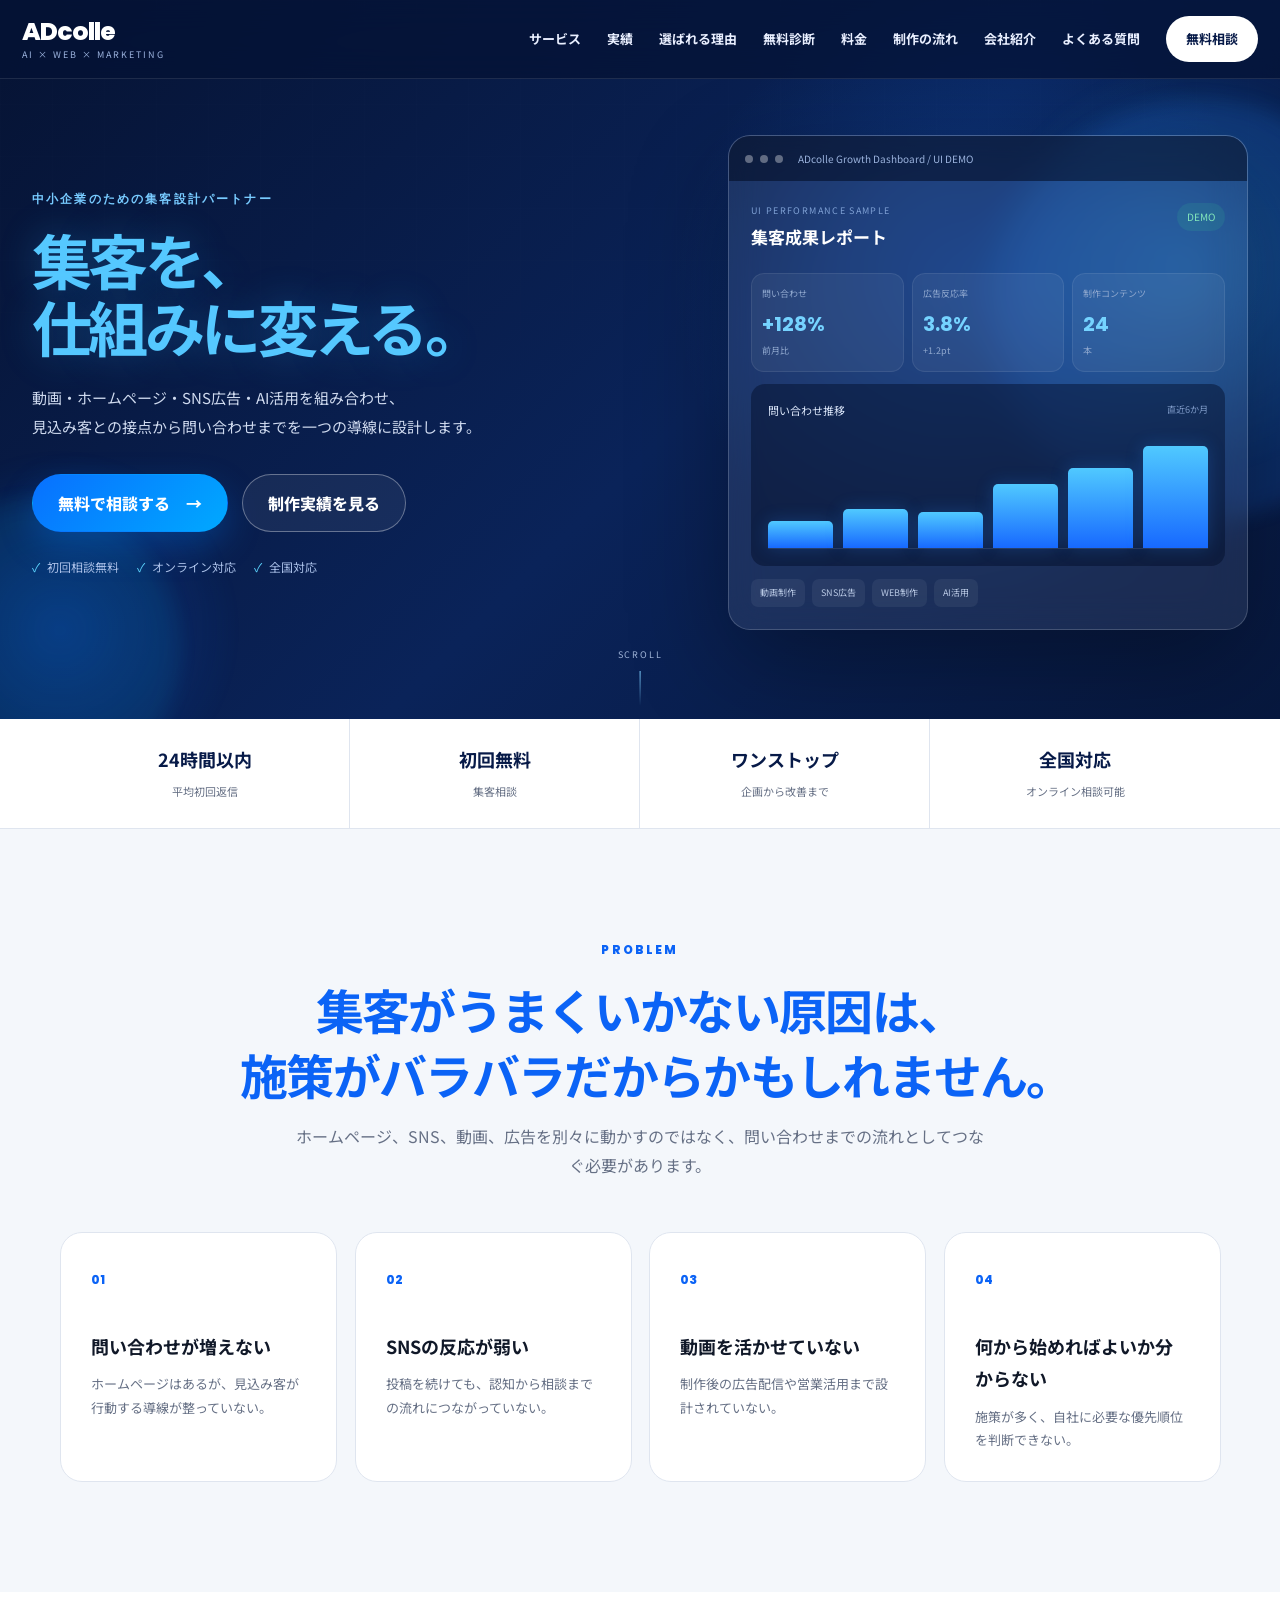
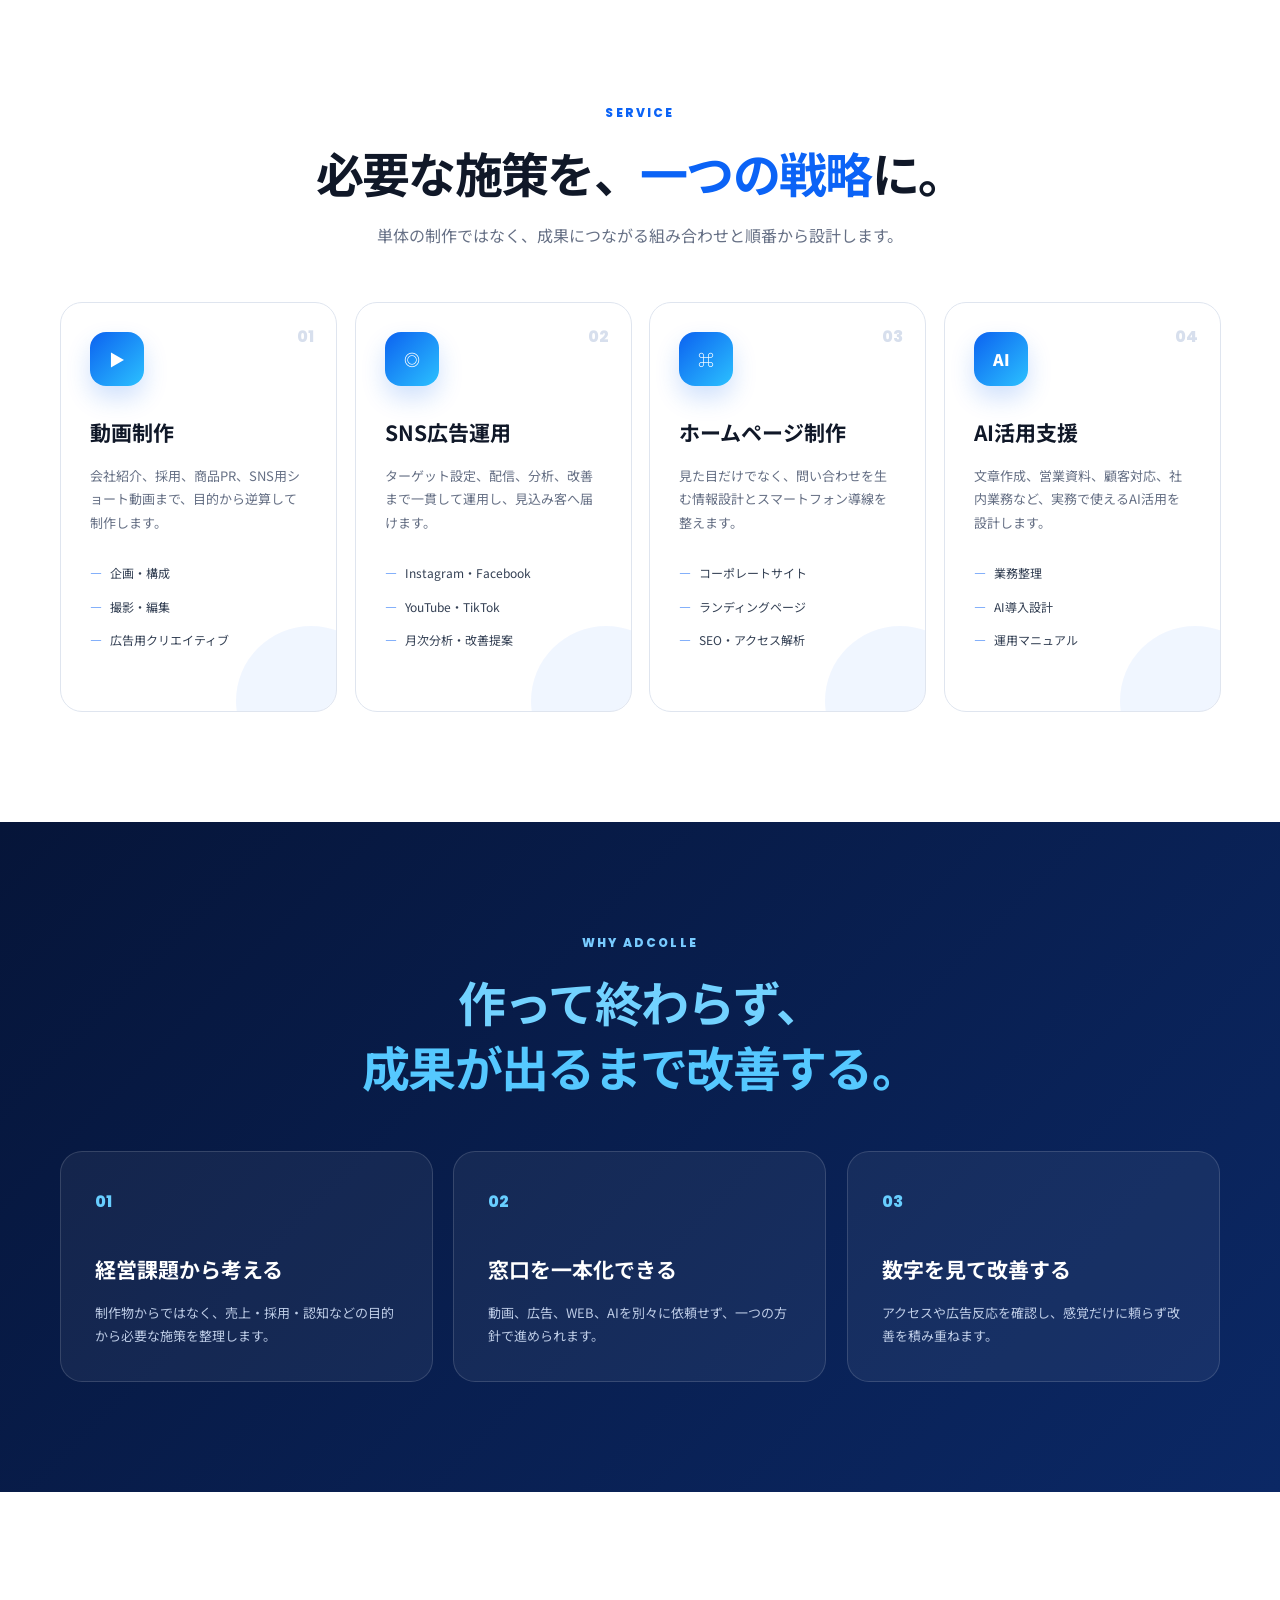
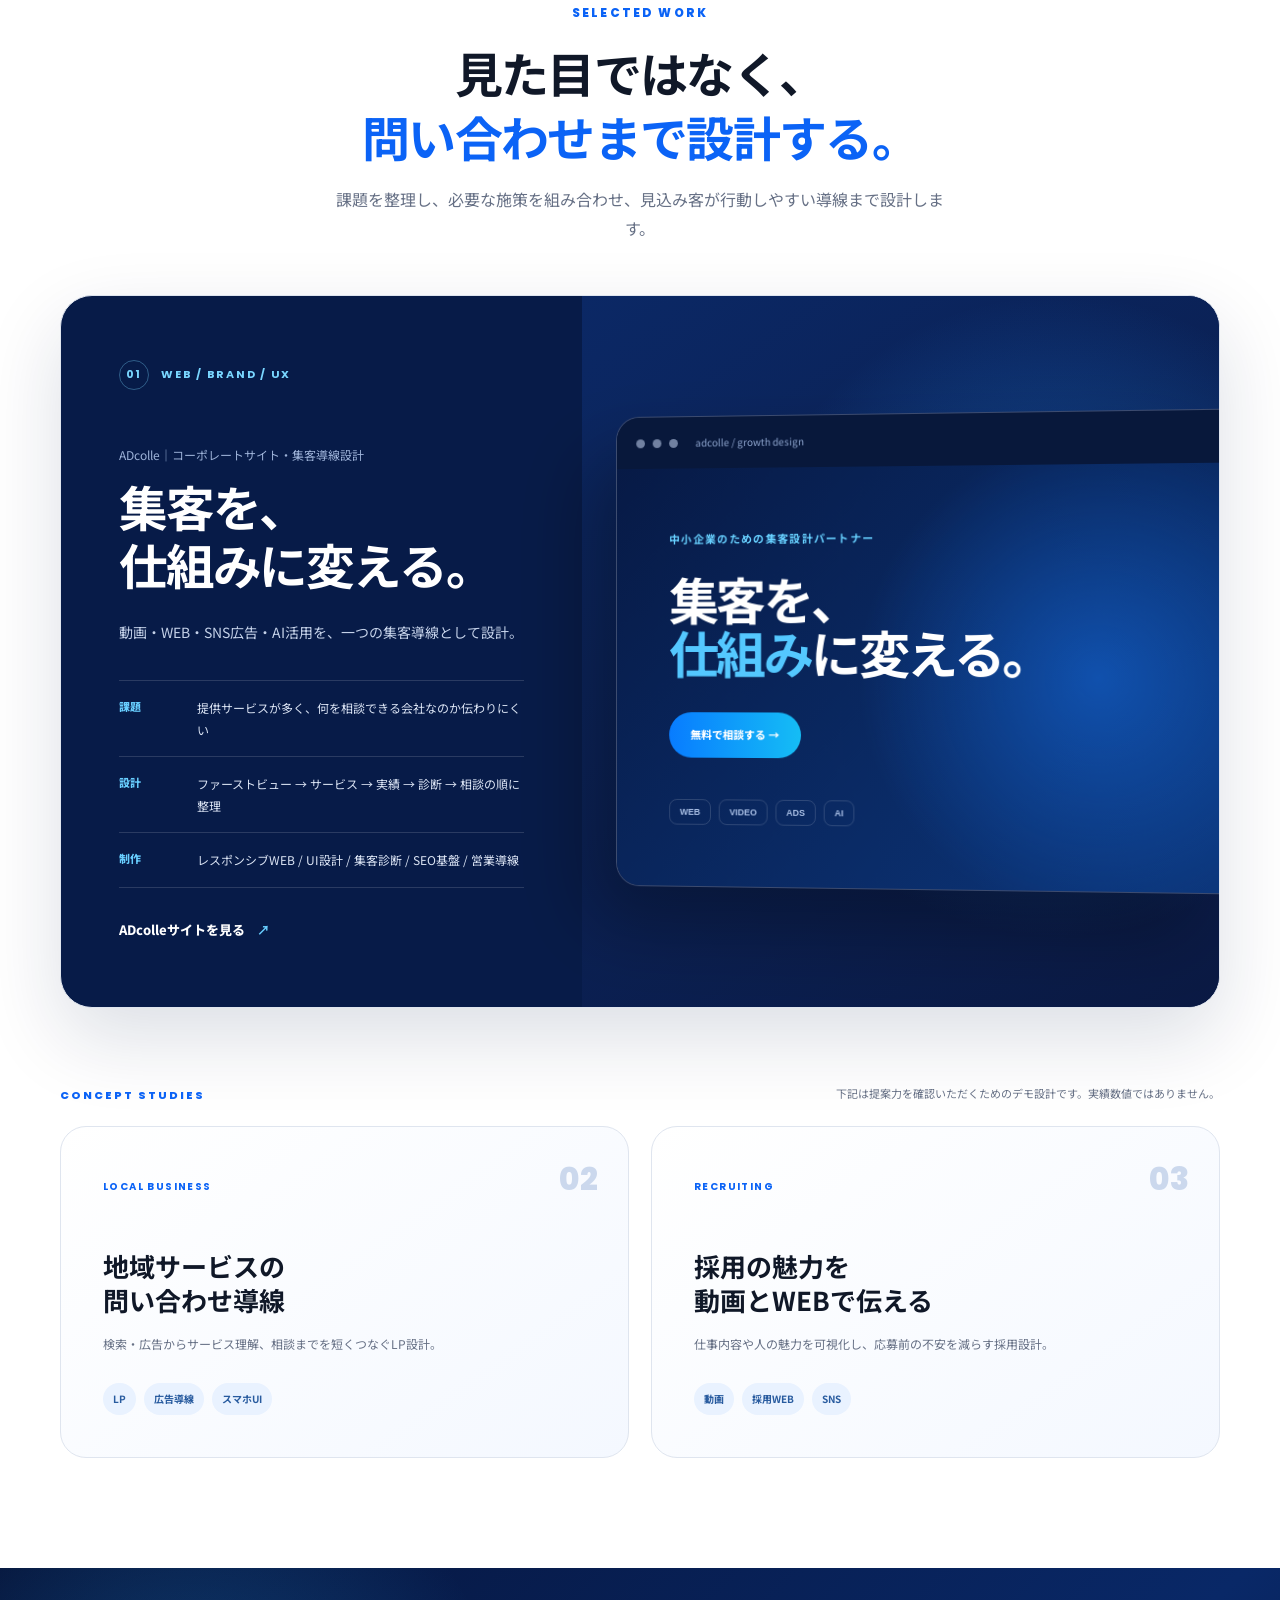
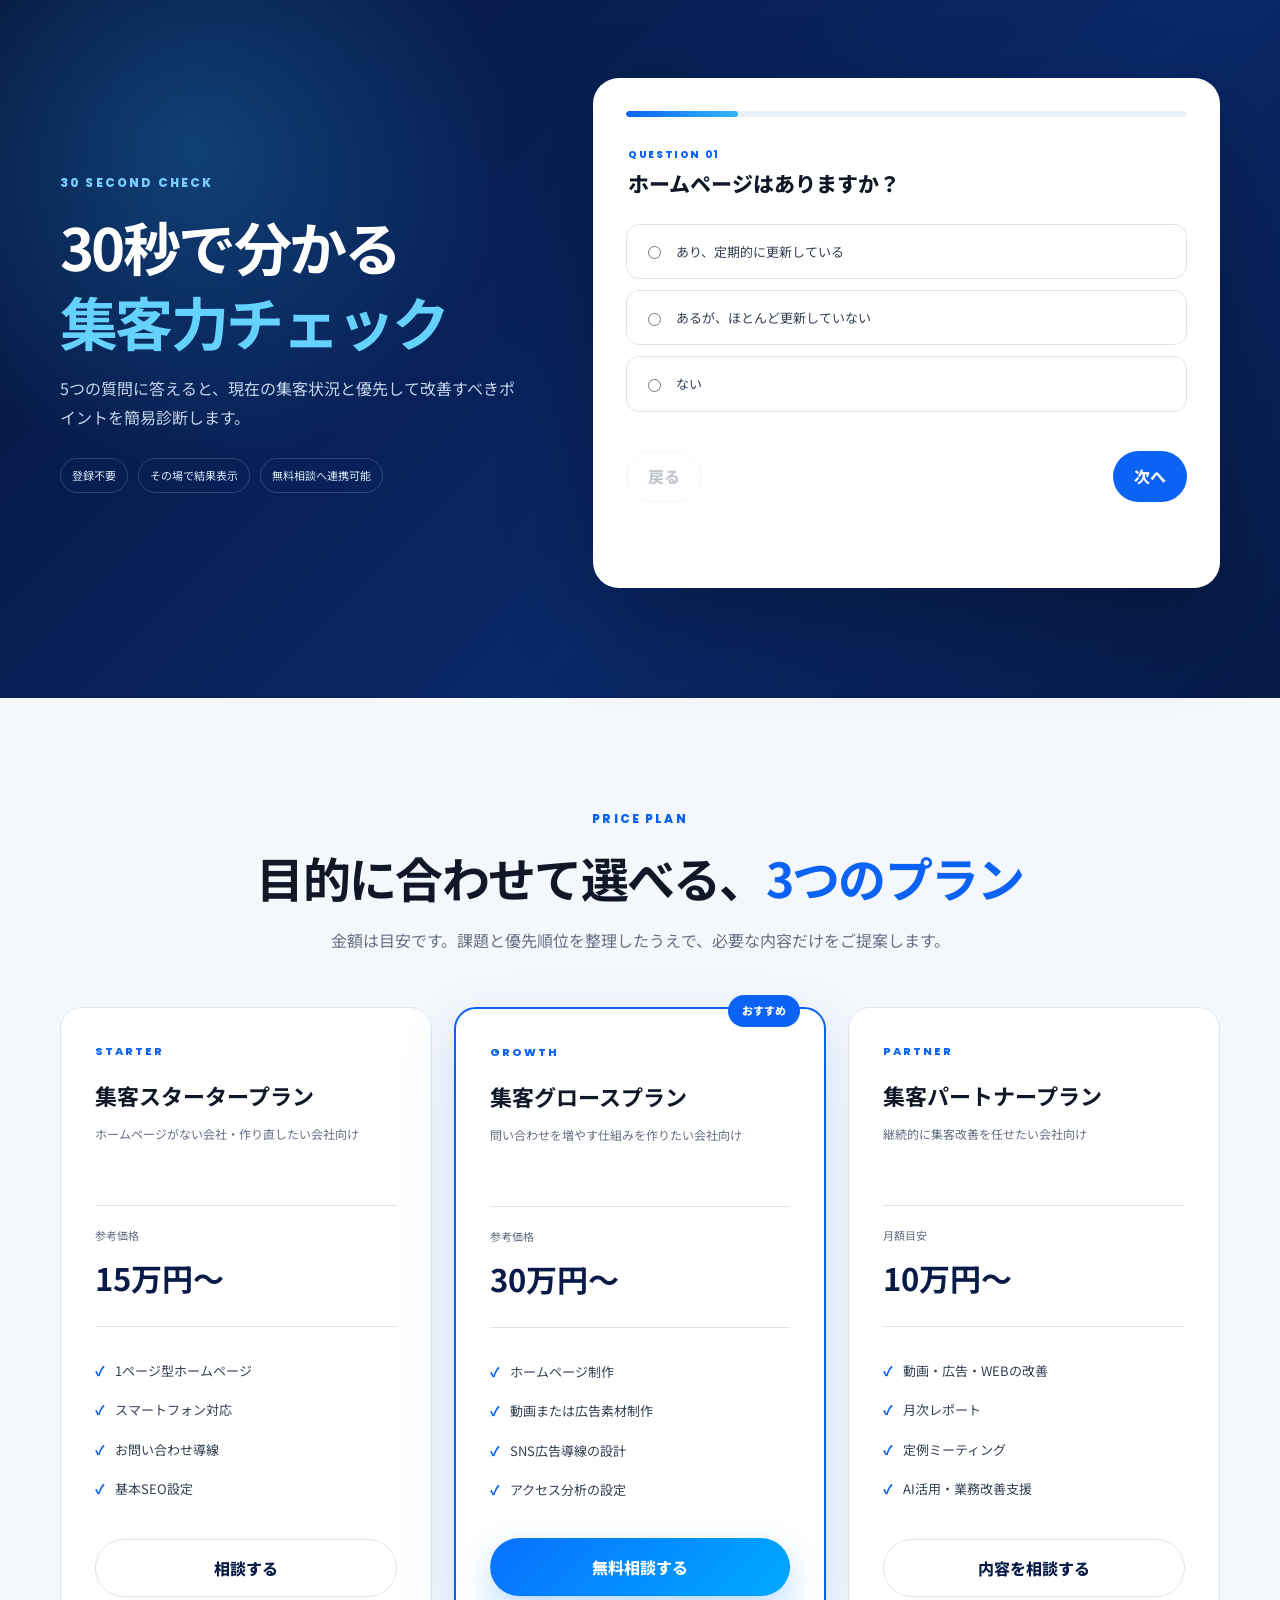
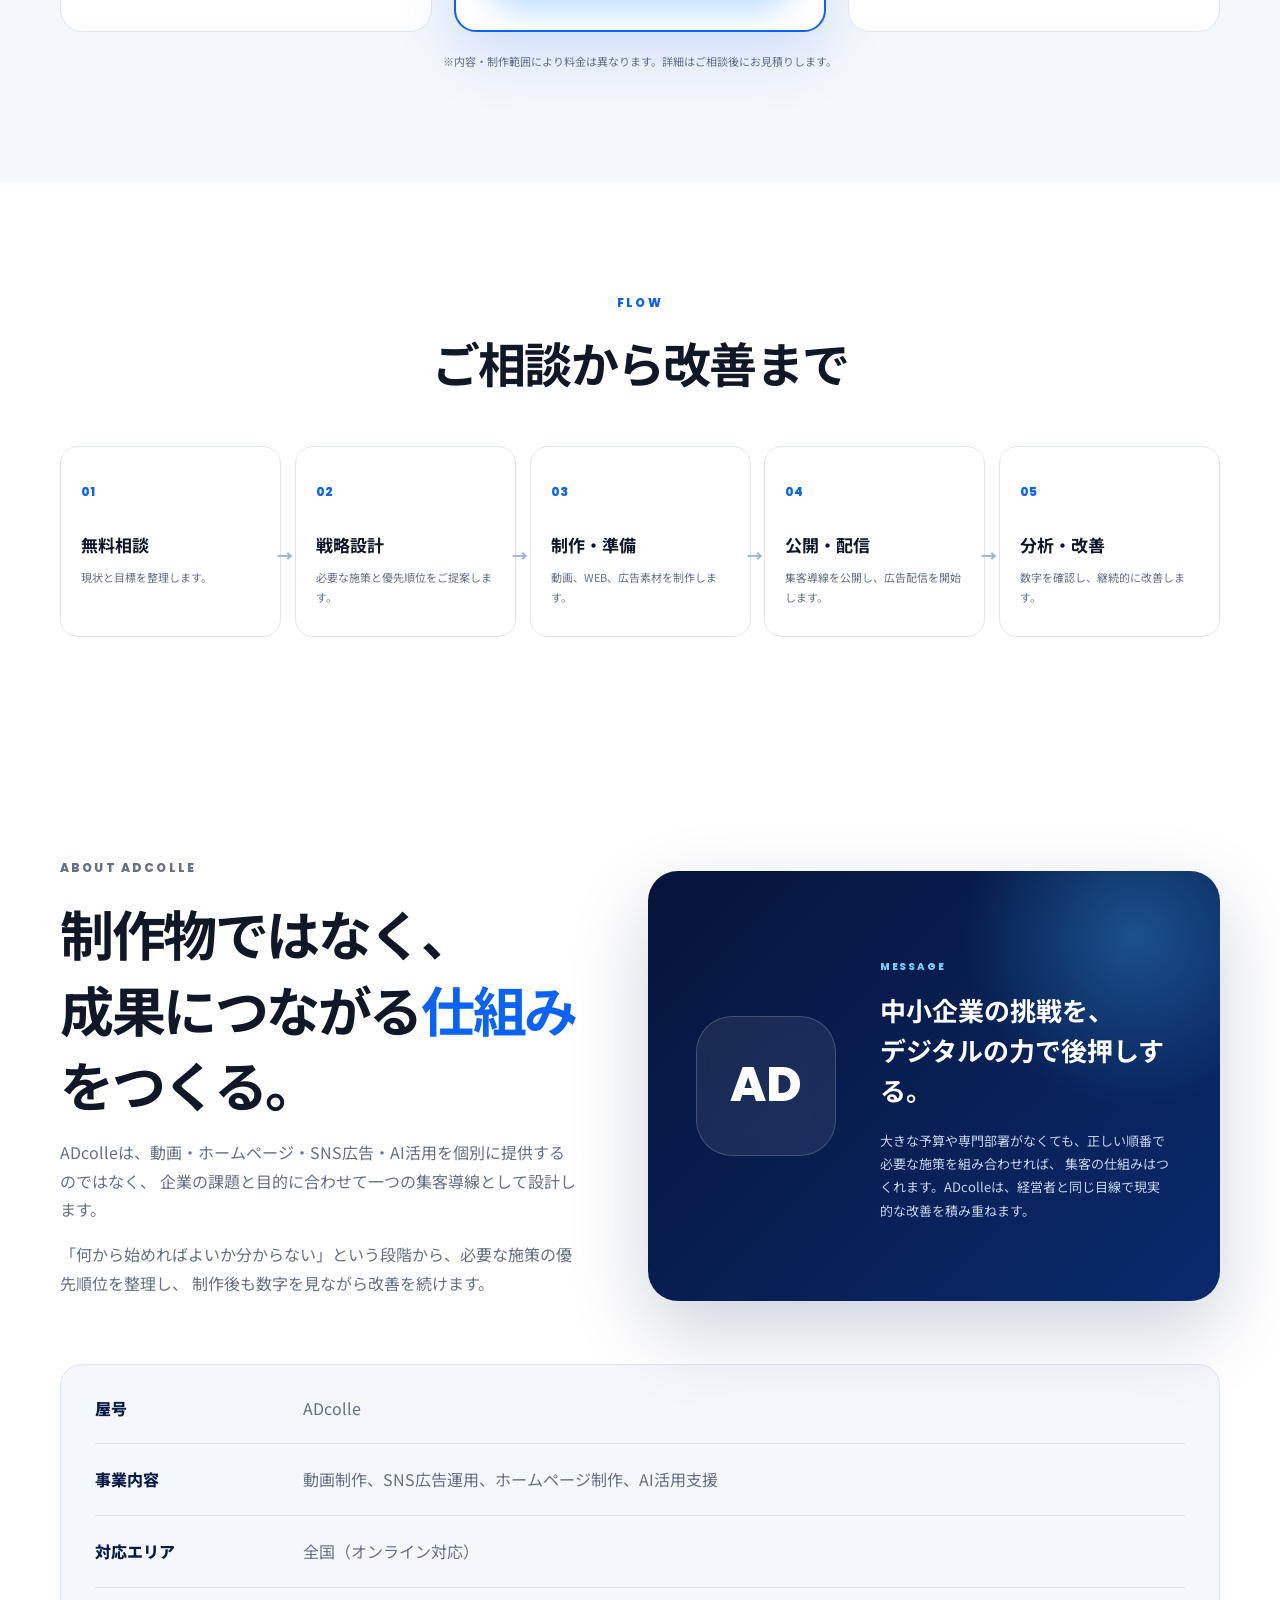
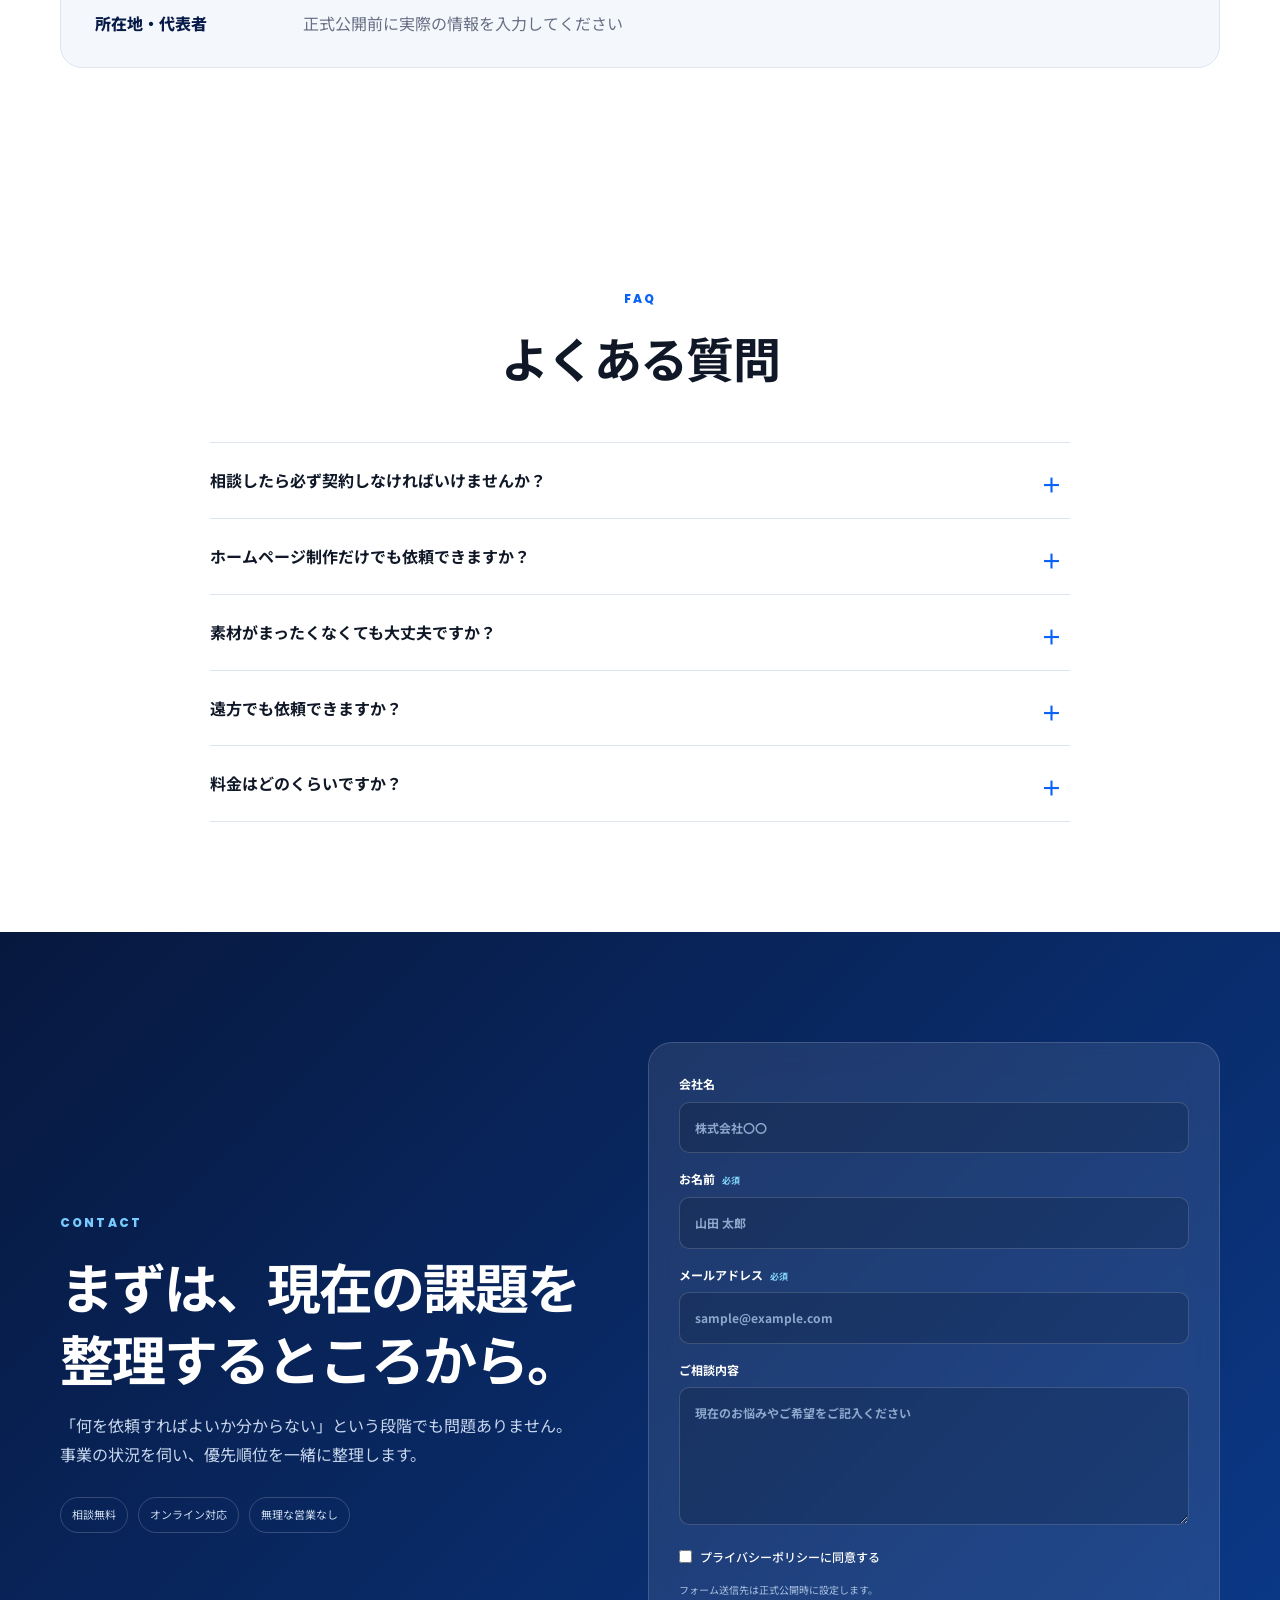
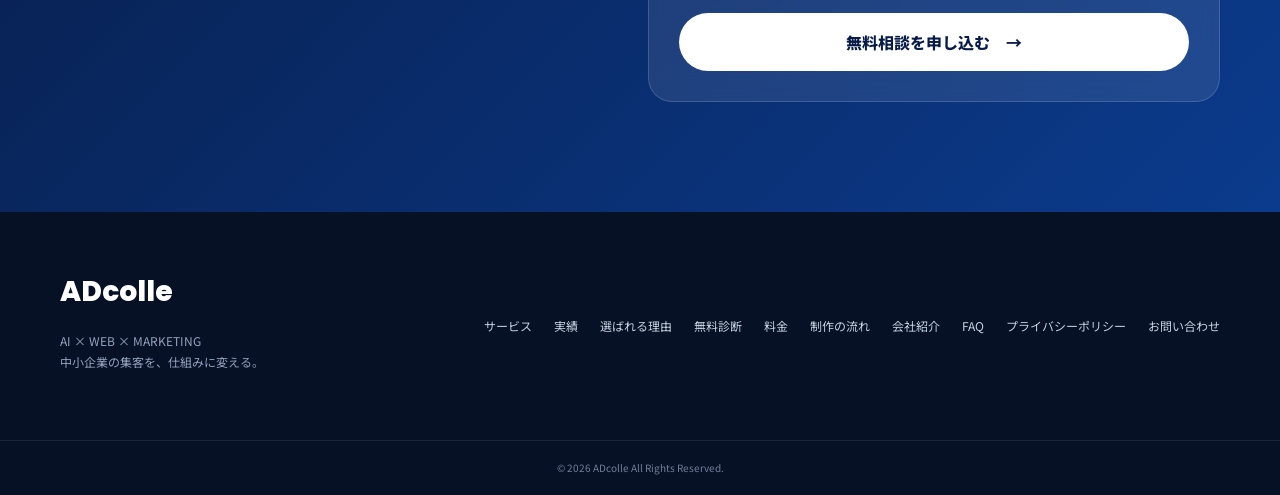
==== commit d88cfa84: "Final launch QA cleanup" ====
--- a/index.html
+++ b/index.html
@@ -102,15 +102,15 @@
         <div class="hero-dashboard reveal hero-dashboard-motion" aria-label="集客支援のイメージ">
           <div class="dashboard-bar">
             <span class="dot"></span><span class="dot"></span><span class="dot"></span>
-            <small>ADcolle Growth Dashboard</small>
+            <small>ADcolle Growth Dashboard / UI DEMO</small>
           </div>
           <div class="dashboard-body">
             <div class="dashboard-heading">
               <div>
-                <small>MONTHLY PERFORMANCE</small>
+                <small>UI PERFORMANCE SAMPLE</small>
                 <strong>集客成果レポート</strong>
               </div>
-              <span class="status">改善中</span>
+              <span class="status">DEMO</span>
             </div>
 
             <div class="metric-grid">
@@ -401,7 +401,7 @@
           </article>
         </div>
 
-        <p class="pricing-note">※上記は構成確認用の参考価格です。正式公開前に、実際の提供内容と価格へ変更してください。</p>
+        <p class="pricing-note">※内容・制作範囲により料金は異なります。詳細はご相談後にお見積りします。</p>
       </div>
     </section>
 
@@ -482,22 +482,6 @@
           </h2>
           <p>「何を依頼すればよいか分からない」という段階でも問題ありません。事業の状況を伺い、優先順位を一緒に整理します。</p>
           <div class="contact-points stagger-group"><span>相談無料</span><span>オンライン対応</span><span>無理な営業なし</span></div>
-
-          <div class="contact-methods stagger-group">
-            <a class="contact-method" href="tel:0000000000">
-              <span class="method-icon">TEL</span>
-              <div><small>電話で相談</small><strong>電話番号を設定してください</strong></div>
-            </a>
-            <a class="contact-method" href="#">
-              <span class="method-icon">LINE</span>
-              <div><small>LINEで相談</small><strong>LINE公式アカウントを設定</strong></div>
-            </a>
-            <a class="contact-method" href="mailto:contact@example.com">
-              <span class="method-icon">MAIL</span>
-              <div><small>メールで相談</small><strong>contact@example.com</strong></div>
-            </a>
-          </div>
-
         </div>
 
         <form class="contact-form reveal" action="#" method="post" novalidate>
@@ -506,7 +490,7 @@
           <label>メールアドレス<span>必須</span><input type="email" name="email" placeholder="sample@example.com" required></label>
           <label>ご相談内容<textarea name="message" rows="5" placeholder="現在のお悩みやご希望をご記入ください"></textarea></label>
           <label class="privacy-check"><input type="checkbox" required> プライバシーポリシーに同意する</label>
-<p class="form-note">現在はデモフォームです。公開前に送信先の設定が必要です。</p>
+<p class="form-note">フォーム送信先は正式公開時に設定します。</p>
           <button class="button button-white full" type="submit">無料相談を申し込む <span>→</span></button>
         </form>
       </div>
